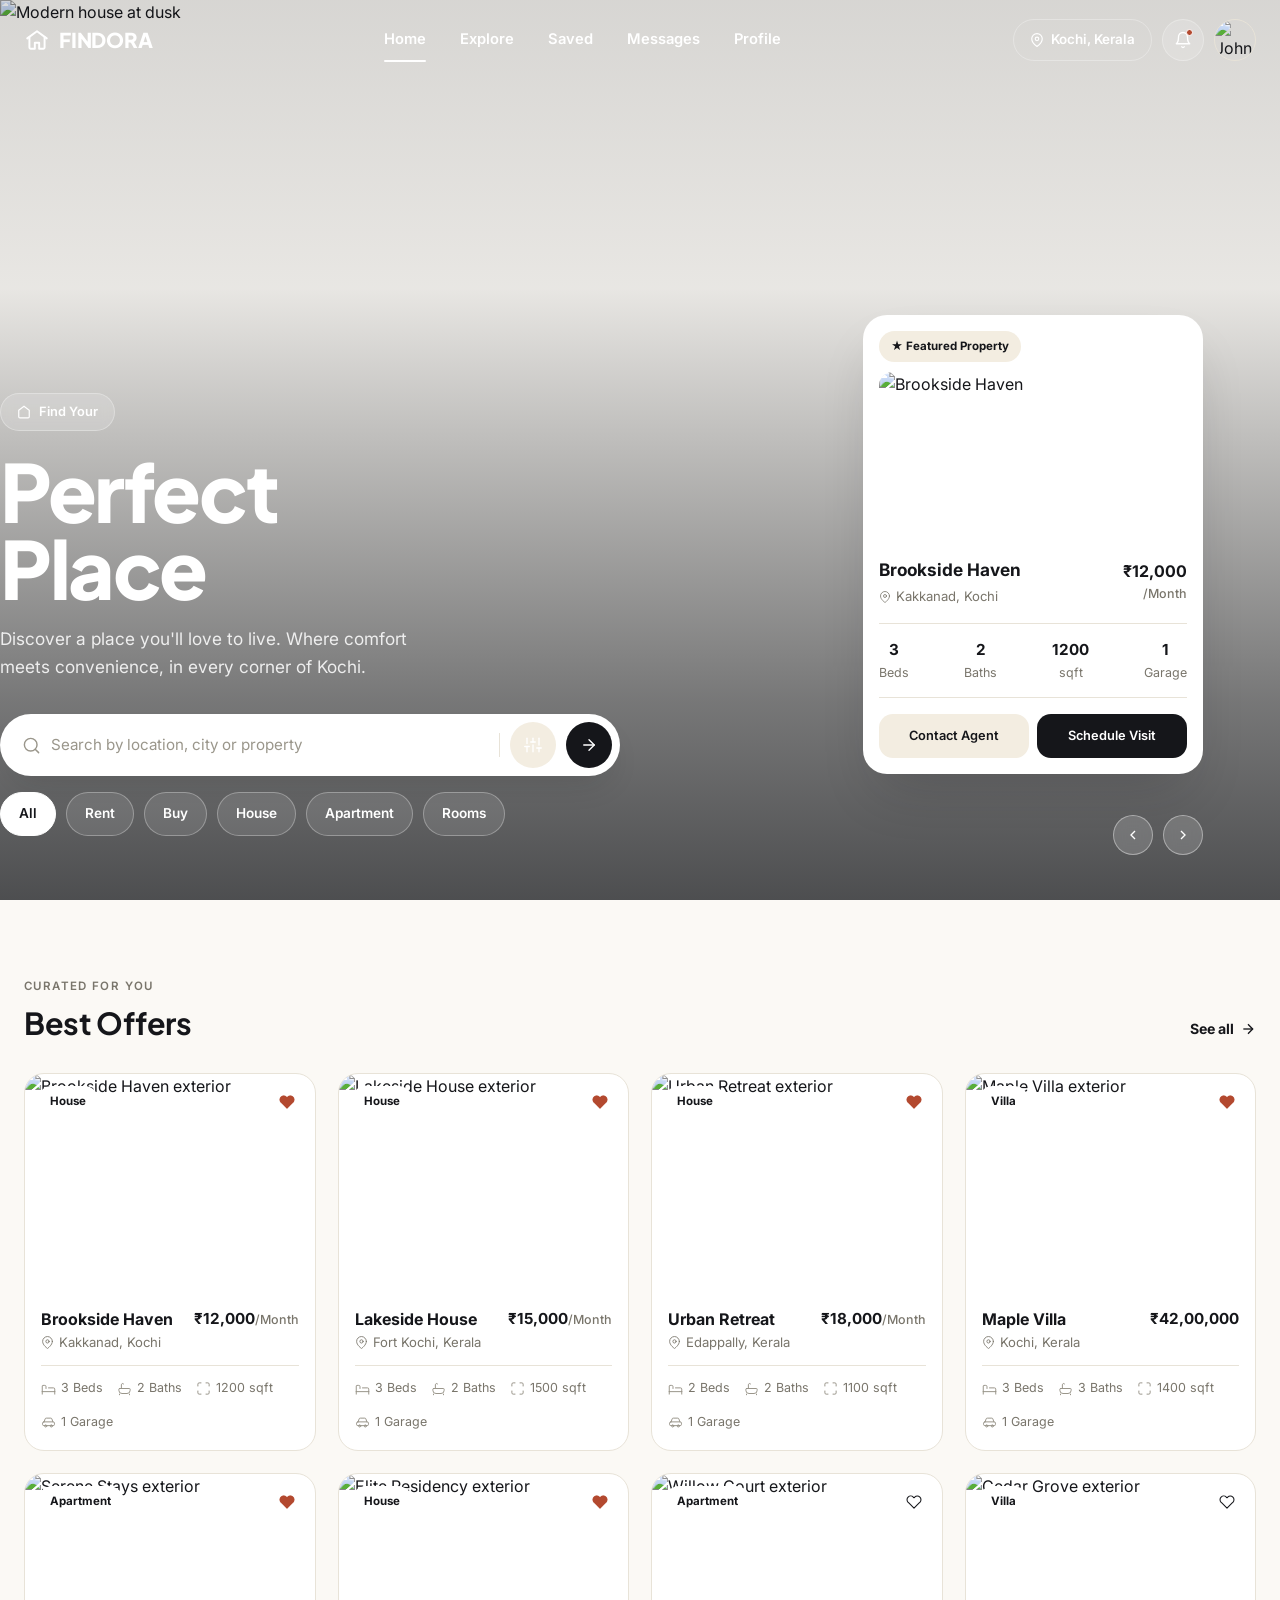
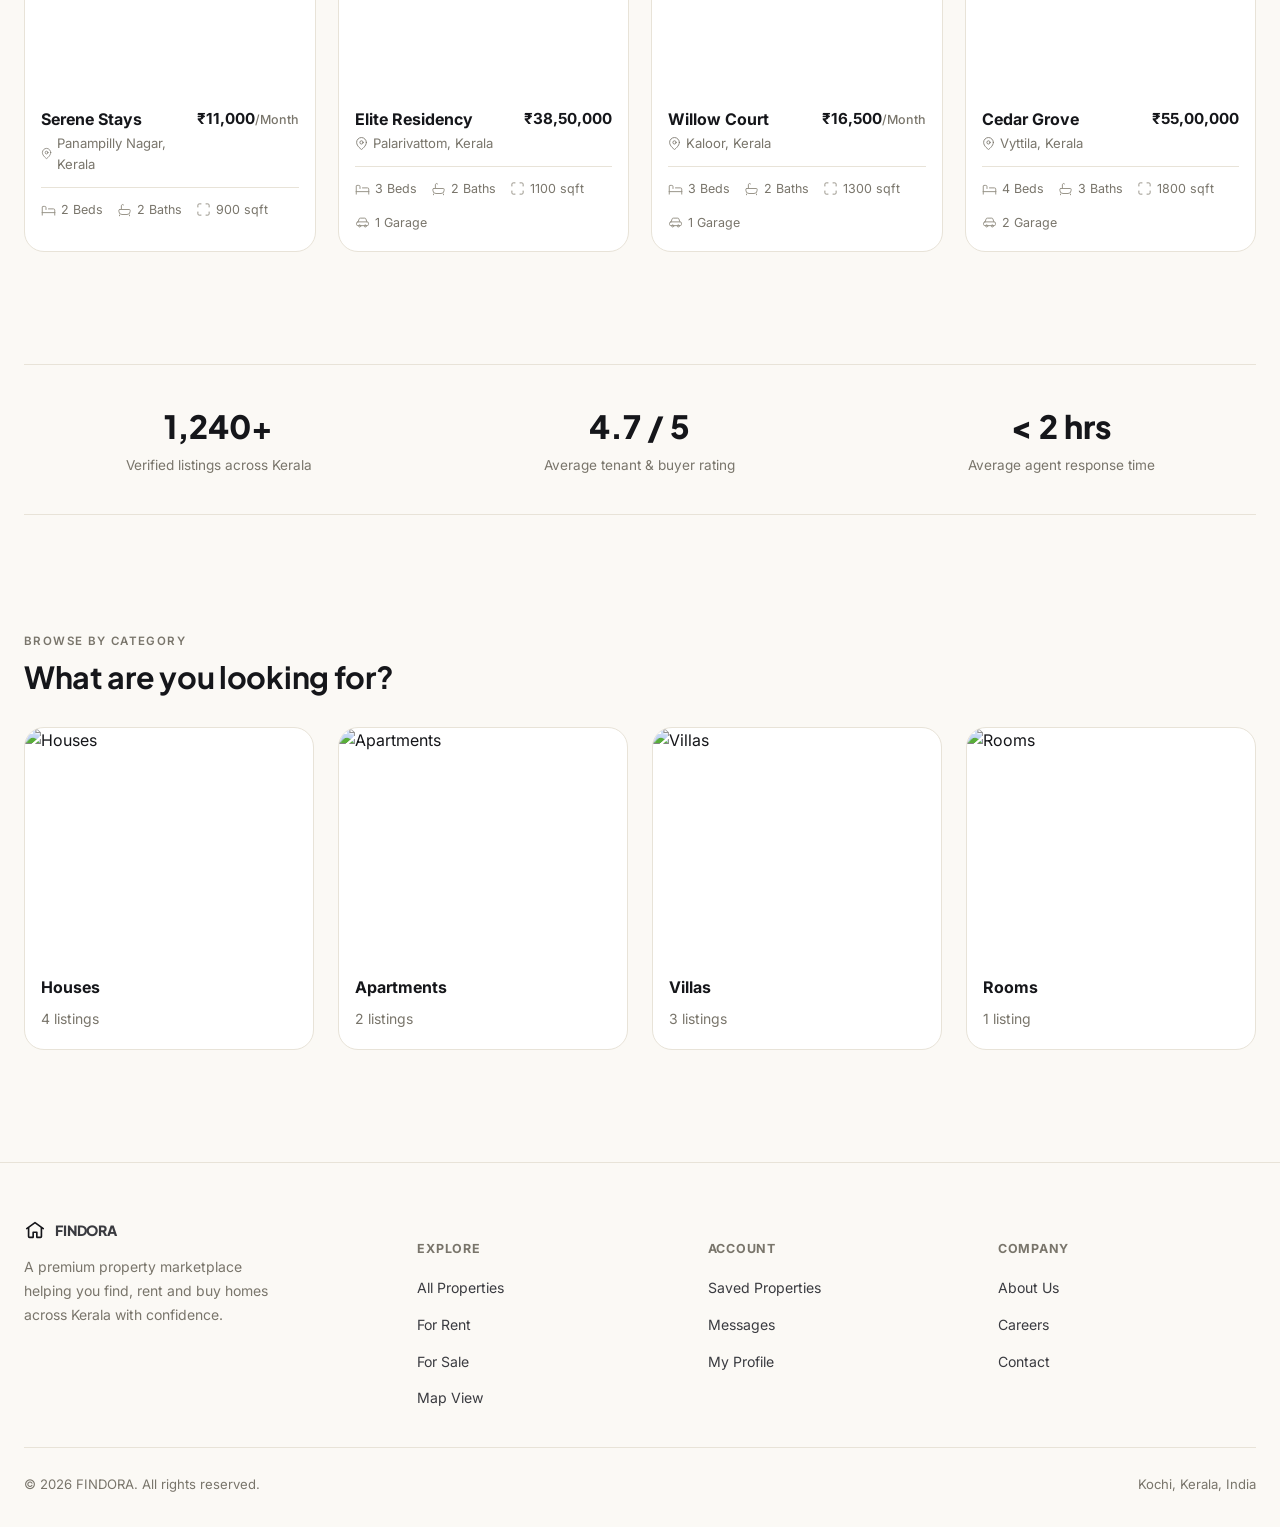
==== index.html @ 46451be3 "Add files via upload" ====
<!DOCTYPE html>
<html lang="en">
<head>
<meta charset="UTF-8">
<meta name="viewport" content="width=device-width, initial-scale=1.0">
<title>FINDORA — Find Your Perfect Place</title>
<meta name="description" content="FINDORA is a premium real estate marketplace for renting and buying homes across Kochi, Kerala.">
<link rel="stylesheet" href="css/style.css">
</head>
<body data-page="home">

<header class="site-header header-transparent" id="siteHeader">
  <div class="container header-inner">
    <a href="index.html" class="logo">
      <svg width="26" height="26" viewBox="0 0 24 24" fill="none" stroke="currentColor" stroke-width="1.8" stroke-linecap="round" stroke-linejoin="round"><path d="M3 10.5 12 4l9 6.5"/><path d="M5 9.5V19a1 1 0 0 0 1 1h4v-5.5h4V20h4a1 1 0 0 0 1-1V9.5"/></svg>
      FINDORA
    </a>
    <nav class="nav-links">
      <a href="index.html" data-nav="home" class="is-active">Home</a>
      <a href="properties.html" data-nav="explore">Explore</a>
      <a href="saved.html" data-nav="saved">Saved</a>
      <a href="messages.html" data-nav="messages">Messages</a>
      <a href="profile.html" data-nav="profile">Profile</a>
    </nav>
    <div class="header-actions">
      <button class="location-pill" id="locationPill"></button>
      <button class="icon-btn" aria-label="Notifications" id="notifBtn"></button>
      <a href="profile.html" class="avatar-btn"><img src="https://i.pravatar.cc/160?img=68" alt="John Doe"></a>
    </div>
  </div>
</header>

<main>
  <section class="hero">
    <div class="hero-media">
      <img id="heroBgImg" src="https://images.unsplash.com/photo-1722421492323-eaf9c401befe?auto=format&fit=crop&w=1800&q=80" alt="Modern house at dusk">
    </div>
    <div class="hero-inner container">
      <span class="hero-tagline"><svg width="14" height="14" viewBox="0 0 24 24" fill="none" stroke="currentColor" stroke-width="2"><path d="M3 9l9-7 9 7v11a2 2 0 0 1-2 2H5a2 2 0 0 1-2-2z"/></svg> Find Your</span>
      <h1>Perfect<br>Place</h1>
      <p>Discover a place you'll love to live. Where comfort meets convenience, in every corner of Kochi.</p>

      <form class="hero-search" id="heroSearchForm">
        <div class="search-bar">
          <svg width="19" height="19" viewBox="0 0 24 24" fill="none" stroke="currentColor" stroke-width="1.8" stroke-linecap="round" stroke-linejoin="round" style="color:#9A968B;flex:none"><circle cx="11" cy="11" r="8"/><line x1="21" y1="21" x2="16.65" y2="16.65"/></svg>
          <input id="heroSearchInput" type="text" placeholder="Search by location, city or property">
          <div class="divider"></div>
          <button type="button" class="search-filter-btn" aria-label="Filters" onclick="window.location.href='properties.html'">
            <svg width="18" height="18" viewBox="0 0 24 24" fill="none" stroke="currentColor" stroke-width="1.8" stroke-linecap="round" stroke-linejoin="round"><line x1="4" y1="21" x2="4" y2="14"/><line x1="4" y1="10" x2="4" y2="3"/><line x1="12" y1="21" x2="12" y2="12"/><line x1="12" y1="8" x2="12" y2="3"/><line x1="20" y1="21" x2="20" y2="16"/><line x1="20" y1="12" x2="20" y2="3"/><line x1="1" y1="14" x2="7" y2="14"/><line x1="9" y1="8" x2="15" y2="8"/><line x1="17" y1="16" x2="23" y2="16"/></svg>
          </button>
          <button type="submit" class="search-submit" aria-label="Search">
            <svg width="18" height="18" viewBox="0 0 24 24" fill="none" stroke="currentColor" stroke-width="1.8" stroke-linecap="round" stroke-linejoin="round"><line x1="5" y1="12" x2="19" y2="12"/><polyline points="12 5 19 12 12 19"/></svg>
          </button>
        </div>
        <div class="chip-row hero-chips mt-4" data-toggle-group>
          <button type="button" class="chip is-active" data-toggle-value="all">All</button>
          <button type="button" class="chip" data-toggle-value="rent">Rent</button>
          <button type="button" class="chip" data-toggle-value="buy">Buy</button>
          <button type="button" class="chip" data-toggle-value="house">House</button>
          <button type="button" class="chip" data-toggle-value="apartment">Apartment</button>
          <button type="button" class="chip" data-toggle-value="rooms">Rooms</button>
        </div>
      </form>
    </div>

    <div class="hero-featured" id="heroFeaturedCard">
      <span class="hf-badge">★ Featured Property</span>
      <div class="hf-img"><img id="hfImg" src="https://images.unsplash.com/photo-1722421492323-eaf9c401befe?auto=format&fit=crop&w=900&q=80" alt="Featured property"></div>
      <div class="flex justify-between items-center">
        <div>
          <h3 id="hfName">Brookside Haven</h3>
          <div class="hf-loc" id="hfLoc"></div>
        </div>
        <div class="hf-price" id="hfPrice"></div>
      </div>
      <div class="hf-stats">
        <div class="hf-stat"><b id="hfBeds">3</b>Beds</div>
        <div class="hf-stat"><b id="hfBaths">2</b>Baths</div>
        <div class="hf-stat"><b id="hfArea">1200</b>sqft</div>
        <div class="hf-stat"><b id="hfGarage">1</b>Garage</div>
      </div>
      <div class="hf-actions">
        <a href="#" id="hfContact" class="btn btn-secondary">Contact Agent</a>
        <a href="#" id="hfSchedule" class="btn btn-primary">Schedule Visit</a>
      </div>
    </div>
    <div class="hero-arrows">
      <button type="button" id="heroPrev" aria-label="Previous featured property">
        <svg width="16" height="16" viewBox="0 0 24 24" fill="none" stroke="currentColor" stroke-width="2"><polyline points="15 18 9 12 15 6"/></svg>
      </button>
      <button type="button" id="heroNext" aria-label="Next featured property">
        <svg width="16" height="16" viewBox="0 0 24 24" fill="none" stroke="currentColor" stroke-width="2"><polyline points="9 18 15 12 9 6"/></svg>
      </button>
    </div>
  </section>

  <section class="section">
    <div class="container">
      <div class="section-head">
        <div>
          <span class="eyebrow">Curated for you</span>
          <h2 class="h2 mt-2">Best Offers</h2>
        </div>
        <a href="properties.html" class="see-all">See all
          <svg width="16" height="16" viewBox="0 0 24 24" fill="none" stroke="currentColor" stroke-width="2"><line x1="5" y1="12" x2="19" y2="12"/><polyline points="12 5 19 12 12 19"/></svg>
        </a>
      </div>
      <div class="rail" id="bestOffersRail"></div>
    </div>
  </section>

  <section class="section-tight">
    <div class="container">
      <div class="trust-strip">
        <div class="trust-item"><b>1,240+</b><span>Verified listings across Kerala</span></div>
        <div class="trust-item"><b>4.7 / 5</b><span>Average tenant &amp; buyer rating</span></div>
        <div class="trust-item"><b>&lt; 2 hrs</b><span>Average agent response time</span></div>
      </div>
    </div>
  </section>

  <section class="section">
    <div class="container">
      <div class="section-head">
        <div>
          <span class="eyebrow">Browse by category</span>
          <h2 class="h2 mt-2">What are you looking for?</h2>
        </div>
      </div>
      <div class="grid-cards" style="grid-template-columns:repeat(4,1fr)">
        <a href="properties.html?type=House" class="card-property" style="text-decoration:none">
          <div class="cp-media" style="aspect-ratio:5/4"><img src="https://images.unsplash.com/photo-1580587771525-78b9dba3b914?auto=format&fit=crop&w=800&q=80" alt="Houses"></div>
          <div class="cp-body"><h3>Houses</h3><span class="text-muted text-sm">4 listings</span></div>
        </a>
        <a href="properties.html?type=Apartment" class="card-property" style="text-decoration:none">
          <div class="cp-media" style="aspect-ratio:5/4"><img src="https://images.unsplash.com/photo-1571236673892-13d222da2019?auto=format&fit=crop&w=800&q=80" alt="Apartments"></div>
          <div class="cp-body"><h3>Apartments</h3><span class="text-muted text-sm">2 listings</span></div>
        </a>
        <a href="properties.html?type=Villa" class="card-property" style="text-decoration:none">
          <div class="cp-media" style="aspect-ratio:5/4"><img src="https://images.unsplash.com/photo-1512917774080-9991f1c4c750?auto=format&fit=crop&w=800&q=80" alt="Villas"></div>
          <div class="cp-body"><h3>Villas</h3><span class="text-muted text-sm">3 listings</span></div>
        </a>
        <a href="properties.html?type=Room" class="card-property" style="text-decoration:none">
          <div class="cp-media" style="aspect-ratio:5/4"><img src="https://images.unsplash.com/photo-1706808849780-7a04fbac83ef?auto=format&fit=crop&w=800&q=80" alt="Rooms"></div>
          <div class="cp-body"><h3>Rooms</h3><span class="text-muted text-sm">1 listing</span></div>
        </a>
      </div>
    </div>
  </section>
</main>

<footer class="site-footer">
  <div class="container">
    <div class="footer-grid">
      <div>
        <a href="index.html" class="logo" style="margin-bottom:14px;display:inline-flex">
          <svg width="22" height="22" viewBox="0 0 24 24" fill="none" stroke="currentColor" stroke-width="1.8" stroke-linecap="round" stroke-linejoin="round"><path d="M3 10.5 12 4l9 6.5"/><path d="M5 9.5V19a1 1 0 0 0 1 1h4v-5.5h4V20h4a1 1 0 0 0 1-1V9.5"/></svg>
          FINDORA
        </a>
        <p class="text-muted text-sm" style="max-width:260px;line-height:1.7">A premium property marketplace helping you find, rent and buy homes across Kerala with confidence.</p>
      </div>
      <div>
        <h5>Explore</h5>
        <ul>
          <li><a href="properties.html">All Properties</a></li>
          <li><a href="properties.html?listing=rent">For Rent</a></li>
          <li><a href="properties.html?listing=buy">For Sale</a></li>
          <li><a href="map.html">Map View</a></li>
        </ul>
      </div>
      <div>
        <h5>Account</h5>
        <ul>
          <li><a href="saved.html">Saved Properties</a></li>
          <li><a href="messages.html">Messages</a></li>
          <li><a href="profile.html">My Profile</a></li>
        </ul>
      </div>
      <div>
        <h5>Company</h5>
        <ul>
          <li><a href="#" data-coming-soon>About Us</a></li>
          <li><a href="#" data-coming-soon>Careers</a></li>
          <li><a href="#" data-coming-soon>Contact</a></li>
        </ul>
      </div>
    </div>
    <div class="footer-bottom">
      <span>© 2026 FINDORA. All rights reserved.</span>
      <span>Kochi, Kerala, India</span>
    </div>
  </div>
</footer>

<nav class="bottom-nav">
  <a href="index.html" data-nav="home" class="is-active">
    <svg width="20" height="20" viewBox="0 0 24 24" fill="none" stroke="currentColor" stroke-width="1.8"><path d="M3 9l9-7 9 7v11a2 2 0 0 1-2 2H5a2 2 0 0 1-2-2z"/><polyline points="9 22 9 12 15 12 15 22"/></svg>
    Home
  </a>
  <a href="properties.html" data-nav="explore">
    <svg width="20" height="20" viewBox="0 0 24 24" fill="none" stroke="currentColor" stroke-width="1.8"><circle cx="12" cy="12" r="10"/><polygon points="16.24 7.76 14.12 14.12 7.76 16.24 9.88 9.88 16.24 7.76"/></svg>
    Explore
  </a>
  <a href="saved.html" data-nav="saved">
    <svg width="20" height="20" viewBox="0 0 24 24" fill="none" stroke="currentColor" stroke-width="1.8"><path d="M19 21l-7-5-7 5V5a2 2 0 0 1 2-2h10a2 2 0 0 1 2 2z"/></svg>
    Saved
  </a>
  <a href="messages.html" data-nav="messages">
    <svg width="20" height="20" viewBox="0 0 24 24" fill="none" stroke="currentColor" stroke-width="1.8"><path d="M21 11.5a8.38 8.38 0 0 1-.9 3.8 8.5 8.5 0 0 1-7.6 4.7 8.38 8.38 0 0 1-3.8-.9L3 21l1.9-5.7a8.38 8.38 0 0 1-.9-3.8 8.5 8.5 0 0 1 4.7-7.6 8.38 8.38 0 0 1 3.8-.9h.5a8.48 8.48 0 0 1 8 8v.5z"/></svg>
    Messages
  </a>
  <a href="profile.html" data-nav="profile">
    <svg width="20" height="20" viewBox="0 0 24 24" fill="none" stroke="currentColor" stroke-width="1.8"><path d="M20 21v-2a4 4 0 0 0-4-4H8a4 4 0 0 0-4 4v2"/><circle cx="12" cy="7" r="4"/></svg>
    Profile
  </a>
</nav>

<script src="js/main.js"></script>
<script>
  document.getElementById('locationPill').innerHTML = '<svg width="14" height="14" viewBox="0 0 24 24" fill="none" stroke="currentColor" stroke-width="2"><path d="M21 10c0 7-9 13-9 13s-9-6-9-13a9 9 0 0 1 18 0z"/><circle cx="12" cy="10" r="3"/></svg> Kochi, Kerala';
  document.getElementById('notifBtn').innerHTML = '<svg width="18" height="18" viewBox="0 0 24 24" fill="none" stroke="currentColor" stroke-width="1.8" stroke-linecap="round" stroke-linejoin="round"><path d="M18 8A6 6 0 0 0 6 8c0 7-3 9-3 9h18s-3-2-3-9"/><path d="M13.73 21a2 2 0 0 1-3.46 0"/></svg><span class="dot"></span>';
</script>
</body>
</html>
---- css/style.css ----
/* ==========================================================================
   FINDORA — Design System
   Premium / Minimal / Editorial real-estate visual language.
   ========================================================================== */

@import url('https://fonts.googleapis.com/css2?family=Plus+Jakarta+Sans:wght@500;600;700;800&family=Inter:wght@400;500;600;700&display=swap');

/* ---------- Tokens ---------- */
:root{
  /* color */
  --ink:#15161A;
  --ink-soft:#3A3B40;
  --muted:#79756B;
  --muted-2:#9A968B;
  --line:#E8E3D8;
  --line-strong:#D8D2C2;
  --bg:#FBF9F5;
  --surface:#FFFFFF;
  --sand:#F3EDE1;
  --sand-2:#EAE1CD;
  --gold:#B8874C;
  --success:#3F7D58;
  --success-bg:#E7EFE9;
  --danger:#B3492F;
  --danger-bg:#F6E7E1;
  --overlay:rgba(15,16,20,.55);

  /* radius */
  --r-sm:10px;
  --r-input:14px;
  --r-btn:14px;
  --r-card:20px;
  --r-lg:24px;
  --r-pill:999px;

  /* shadow */
  --shadow-xs:0 1px 2px rgba(21,22,26,.05);
  --shadow-sm:0 6px 16px -8px rgba(21,22,26,.12);
  --shadow-md:0 16px 32px -12px rgba(21,22,26,.16);
  --shadow-lg:0 28px 56px -18px rgba(21,22,26,.22);

  /* motion */
  --dur-fast:150ms;
  --dur:220ms;
  --dur-slow:320ms;
  --ease:cubic-bezier(.4,0,.2,1);

  /* type */
  --font-display:'Plus Jakarta Sans', 'Inter', sans-serif;
  --font-body:'Inter', -apple-system, BlinkMacSystemFont, sans-serif;

  /* layout */
  --container:1280px;
  --header-h:80px;
}

@media (prefers-reduced-motion: reduce){
  *,*::before,*::after{ animation-duration:.001ms !important; transition-duration:.001ms !important; scroll-behavior:auto !important; }
}

/* ---------- Reset ---------- */
*,*::before,*::after{ box-sizing:border-box; }
html{ scroll-behavior:smooth; -webkit-text-size-adjust:100%; }
body{
  margin:0; background:var(--bg); color:var(--ink);
  font-family:var(--font-body); font-size:16px; line-height:1.6;
  -webkit-font-smoothing:antialiased; text-rendering:optimizeLegibility;
  padding-bottom:0;
}
img{ max-width:100%; display:block; }
a{ color:inherit; text-decoration:none; }
button{ font:inherit; color:inherit; background:none; border:none; cursor:pointer; }
input,select,textarea{ font:inherit; color:inherit; }
ul{ list-style:none; margin:0; padding:0; }
h1,h2,h3,h4,p{ margin:0; }
svg{ display:block; }

:focus-visible{ outline:2px solid var(--ink); outline-offset:2px; border-radius:4px; }

.container{ max-width:var(--container); margin:0 auto; padding:0 24px; }
@media (max-width:640px){ .container{ padding:0 18px; } }

/* ---------- Typography ---------- */
.display-1{ font-family:var(--font-display); font-weight:800; letter-spacing:-.02em; line-height:.98; font-size:clamp(2.6rem,6vw,4.75rem); }
.h1{ font-family:var(--font-display); font-weight:700; letter-spacing:-.015em; line-height:1.1; font-size:clamp(1.9rem,3.4vw,2.5rem); }
.h2{ font-family:var(--font-display); font-weight:700; letter-spacing:-.01em; line-height:1.15; font-size:clamp(1.5rem,2.4vw,1.9rem); }
.h3{ font-family:var(--font-display); font-weight:700; line-height:1.25; font-size:1.15rem; }
.eyebrow{ font-family:var(--font-body); font-weight:600; text-transform:uppercase; letter-spacing:.12em; font-size:.72rem; color:var(--muted); }
.lede{ font-size:1.05rem; color:var(--muted); line-height:1.6; }
.text-muted{ color:var(--muted); }
.text-sm{ font-size:.875rem; }
.text-xs{ font-size:.75rem; }

/* ---------- Buttons ---------- */
.btn{
  display:inline-flex; align-items:center; justify-content:center; gap:8px;
  padding:13px 24px; border-radius:var(--r-btn); font-weight:600; font-size:.9rem;
  transition:transform var(--dur-fast) var(--ease), background var(--dur) var(--ease), color var(--dur) var(--ease), box-shadow var(--dur) var(--ease), border-color var(--dur) var(--ease);
  white-space:nowrap; border:1px solid transparent;
}
.btn:active{ transform:scale(.97); }
.btn-primary{ background:var(--ink); color:#fff; }
.btn-primary:hover{ background:#000; box-shadow:var(--shadow-sm); }
.btn-secondary{ background:var(--sand); color:var(--ink); }
.btn-secondary:hover{ background:var(--sand-2); }
.btn-outline{ background:transparent; color:var(--ink); border-color:var(--line-strong); }
.btn-outline:hover{ border-color:var(--ink); }
.btn-ghost{ background:transparent; color:var(--ink); }
.btn-ghost:hover{ background:var(--sand); }
.btn-danger-outline{ background:transparent; color:var(--danger); border-color:var(--danger); }
.btn-danger-outline:hover{ background:var(--danger-bg); }
.btn-sm{ padding:9px 16px; font-size:.82rem; }
.btn-lg{ padding:16px 30px; font-size:.98rem; }
.btn-block{ width:100%; }
.btn-icon{ width:44px; height:44px; padding:0; border-radius:var(--r-pill); }
.btn[disabled]{ opacity:.45; pointer-events:none; }

.icon-btn{
  width:42px; height:42px; border-radius:var(--r-pill); display:inline-flex; align-items:center; justify-content:center;
  background:var(--surface); border:1px solid var(--line); color:var(--ink); position:relative;
  transition:background var(--dur) var(--ease), border-color var(--dur) var(--ease);
}
.icon-btn:hover{ background:var(--sand); }
.icon-btn .dot{ position:absolute; top:9px; right:10px; width:7px; height:7px; border-radius:50%; background:var(--danger); border:1.5px solid var(--surface); }

/* ---------- Chips / Pills / Tabs ---------- */
.chip-row{ display:flex; gap:10px; flex-wrap:wrap; }
.chip{
  padding:10px 18px; border-radius:var(--r-pill); border:1px solid var(--line-strong); background:var(--surface);
  font-size:.85rem; font-weight:600; color:var(--ink-soft); transition:all var(--dur) var(--ease); white-space:nowrap;
}
.chip:hover{ border-color:var(--ink); }
.chip.is-active{ background:var(--ink); border-color:var(--ink); color:#fff; }
.chip-ghost{ border-color:transparent; background:var(--sand); }

.seg{ display:inline-flex; background:var(--sand); padding:4px; border-radius:var(--r-pill); gap:2px; }
.seg button{ padding:9px 20px; border-radius:var(--r-pill); font-weight:600; font-size:.85rem; color:var(--muted); transition:all var(--dur) var(--ease); }
.seg button.is-active{ background:var(--ink); color:#fff; }

/* ---------- Forms ---------- */
.field{ display:flex; flex-direction:column; gap:8px; }
.field label{ font-size:.82rem; font-weight:600; color:var(--ink-soft); }
.input,.select,.textarea{
  width:100%; padding:13px 16px; border-radius:var(--r-input); border:1px solid var(--line);
  background:var(--surface); font-size:.92rem; color:var(--ink); transition:border-color var(--dur) var(--ease), box-shadow var(--dur) var(--ease);
}
.input::placeholder,.textarea::placeholder{ color:var(--muted-2); }
.input:focus,.select:focus,.textarea:focus{ border-color:var(--ink); box-shadow:0 0 0 3px rgba(21,22,26,.06); outline:none; }
.textarea{ resize:vertical; min-height:110px; font-family:var(--font-body); }
.select{ appearance:none; background-image:url("data:image/svg+xml,%3Csvg xmlns='http://www.w3.org/2000/svg' width='16' height='16' viewBox='0 0 24 24' fill='none' stroke='%2379756B' stroke-width='2' stroke-linecap='round' stroke-linejoin='round'%3E%3Cpolyline points='6 9 12 15 18 9'/%3E%3C/svg%3E"); background-repeat:no-repeat; background-position:right 14px center; padding-right:38px; }
.input-icon-wrap{ position:relative; }
.input-icon-wrap .input{ padding-left:44px; }
.input-icon-wrap svg{ position:absolute; left:15px; top:50%; transform:translateY(-50%); color:var(--muted); pointer-events:none; }

.pill-toggle-row{ display:flex; gap:8px; flex-wrap:wrap; }
.pill-toggle{
  padding:10px 16px; border-radius:var(--r-pill); border:1px solid var(--line); background:var(--surface);
  font-weight:600; font-size:.85rem; color:var(--ink-soft); min-width:46px; text-align:center; transition:all var(--dur) var(--ease);
}
.pill-toggle.is-active{ background:var(--ink); border-color:var(--ink); color:#fff; }

.check-row{ display:flex; align-items:center; gap:10px; font-size:.9rem; color:var(--ink-soft); cursor:pointer; }
.check-row input[type="checkbox"],.check-row input[type="radio"]{
  appearance:none; width:19px; height:19px; border:1.5px solid var(--line-strong); border-radius:6px; position:relative; flex:none; cursor:pointer;
  transition:all var(--dur) var(--ease);
}
.check-row input[type="radio"]{ border-radius:50%; }
.check-row input:checked{ background:var(--ink); border-color:var(--ink); }
.check-row input[type="checkbox"]:checked::after{ content:""; position:absolute; left:5px; top:1px; width:5px; height:9px; border:solid #fff; border-width:0 2px 2px 0; transform:rotate(40deg); }
.check-row input[type="radio"]:checked::after{ content:""; position:absolute; inset:5px; border-radius:50%; background:#fff; }

.toggle{ position:relative; width:44px; height:26px; border-radius:var(--r-pill); background:var(--line-strong); flex:none; transition:background var(--dur) var(--ease); cursor:pointer; border:none; }
.toggle::after{ content:""; position:absolute; top:3px; left:3px; width:20px; height:20px; border-radius:50%; background:#fff; transition:transform var(--dur) var(--ease); box-shadow:var(--shadow-xs); }
.toggle.is-on{ background:var(--ink); }
.toggle.is-on::after{ transform:translateX(18px); }

/* dual range slider */
.range-slider{ position:relative; height:34px; }
.range-slider .track{ position:absolute; top:15px; left:0; right:0; height:4px; background:var(--line); border-radius:99px; }
.range-slider .fill{ position:absolute; top:15px; height:4px; background:var(--ink); border-radius:99px; }
.range-slider input[type="range"]{
  position:absolute; top:0; left:0; width:100%; height:34px; margin:0; appearance:none; background:transparent; pointer-events:none;
}
.range-slider input[type="range"]::-webkit-slider-thumb{
  appearance:none; pointer-events:all; width:20px; height:20px; border-radius:50%; background:#fff; border:2px solid var(--ink);
  box-shadow:var(--shadow-xs); cursor:pointer; margin-top:0;
}
.range-slider input[type="range"]::-moz-range-thumb{ pointer-events:all; width:20px; height:20px; border-radius:50%; background:#fff; border:2px solid var(--ink); cursor:pointer; }
.range-values{ display:flex; justify-content:space-between; font-size:.85rem; font-weight:600; color:var(--ink); margin-top:2px; }

/* ---------- Header / Nav ---------- */
.site-header{
  position:sticky; top:0; z-index:60; height:var(--header-h);
  transition:background var(--dur-slow) var(--ease), box-shadow var(--dur-slow) var(--ease), border-color var(--dur-slow) var(--ease);
  background:var(--surface); border-bottom:1px solid var(--line);
}
.site-header.header-transparent{ position:absolute; top:0; left:0; right:0; background:transparent; border-color:transparent; }
.site-header.header-transparent.is-scrolled{ position:fixed; background:rgba(251,249,245,.92); backdrop-filter:blur(10px); border-color:var(--line); box-shadow:var(--shadow-xs); }
.header-inner{ height:var(--header-h); display:flex; align-items:center; justify-content:space-between; gap:24px; }

.logo{ display:flex; align-items:center; gap:9px; font-family:var(--font-display); font-weight:800; font-size:1.28rem; letter-spacing:-.01em; flex:none; }
.logo svg{ color:var(--ink); }
.header-transparent:not(.is-scrolled) .logo, .header-transparent:not(.is-scrolled) .nav-links a, .header-transparent:not(.is-scrolled) .location-pill{ color:#fff; }
.header-transparent:not(.is-scrolled) .icon-btn{ background:rgba(255,255,255,.14); border-color:rgba(255,255,255,.28); color:#fff; }
.header-transparent:not(.is-scrolled) .location-pill{ border-color:rgba(255,255,255,.3); }
.header-transparent:not(.is-scrolled) .logo svg{ color:#fff; }

.nav-links{ display:flex; align-items:center; gap:34px; font-weight:600; font-size:.92rem; }
.nav-links a{ position:relative; padding:6px 0; color:var(--ink-soft); transition:color var(--dur) var(--ease); }
.nav-links a:hover{ color:var(--ink); }
.nav-links a.is-active{ color:var(--ink); }
.nav-links a.is-active::after{ content:""; position:absolute; left:0; right:0; bottom:-4px; height:2px; background:var(--ink); border-radius:2px; }
.header-transparent:not(.is-scrolled) .nav-links a.is-active::after{ background:#fff; }

.header-actions{ display:flex; align-items:center; gap:10px; flex:none; }
.location-pill{ display:flex; align-items:center; gap:7px; padding:9px 16px; border-radius:var(--r-pill); border:1px solid var(--line); font-size:.84rem; font-weight:600; color:var(--ink-soft); }
.avatar-btn img{ width:42px; height:42px; border-radius:50%; object-fit:cover; border:1.5px solid var(--line); }

.breadcrumb{ padding:22px 0 0; display:flex; align-items:center; gap:8px; font-size:.85rem; color:var(--muted); flex-wrap:wrap; }
.breadcrumb a{ color:var(--muted); transition:color var(--dur) var(--ease); }
.breadcrumb a:hover{ color:var(--ink); }
.breadcrumb .sep{ opacity:.5; }
.breadcrumb .current{ color:var(--ink); font-weight:600; }

/* Mobile bottom nav */
.bottom-nav{ display:none; }
@media (max-width:767px){
  body{ padding-bottom:78px; }
  .bottom-nav{
    display:flex; position:fixed; bottom:0; left:0; right:0; z-index:70; background:var(--surface); border-top:1px solid var(--line);
    padding:9px 6px calc(9px + env(safe-area-inset-bottom)); justify-content:space-around; box-shadow:0 -8px 24px -16px rgba(21,22,26,.2);
  }
  .bottom-nav a{ display:flex; flex-direction:column; align-items:center; gap:4px; font-size:.66rem; font-weight:600; color:var(--muted-2); flex:1; padding:4px 0; }
  .bottom-nav a.is-active{ color:var(--ink); }
  .nav-links{ display:none; }
  .header-actions .location-pill{ display:none; }
}
@media (min-width:768px) and (max-width:1023px){
  .nav-links{ gap:20px; font-size:.86rem; }
}

/* ---------- Hero (Home) ---------- */
.hero{ position:relative; min-height:100vh; display:flex; align-items:flex-end; overflow:hidden; }
.hero-media{ position:absolute; inset:0; }
.hero-media img{ width:100%; height:100%; object-fit:cover; transition:opacity 260ms var(--ease); }
.hero-media::after{ content:""; position:absolute; inset:0; background:linear-gradient(180deg, rgba(10,12,16,.15) 0%, rgba(10,12,16,.08) 32%, rgba(10,12,16,.55) 78%, rgba(10,12,16,.72) 100%); }
.hero-inner{ position:relative; z-index:2; width:100%; padding:calc(var(--header-h) + 40px) 0 64px; color:#fff; }
.hero-tagline{ display:inline-flex; align-items:center; gap:8px; background:rgba(255,255,255,.16); border:1px solid rgba(255,255,255,.3); backdrop-filter:blur(6px); padding:8px 16px; border-radius:var(--r-pill); font-size:.8rem; font-weight:600; margin-bottom:22px; }
.hero h1{ font-family:var(--font-display); font-weight:800; letter-spacing:-.03em; line-height:.96; font-size:clamp(2.8rem,6.4vw,5rem); max-width:640px; }
.hero p{ margin-top:18px; font-size:1.08rem; max-width:440px; color:rgba(255,255,255,.86); line-height:1.6; }
.hero-search{ margin-top:34px; max-width:620px; }
.search-bar{ display:flex; align-items:center; gap:10px; background:#fff; border-radius:var(--r-pill); padding:8px 8px 8px 22px; box-shadow:var(--shadow-md); }
.search-bar input{ flex:1; border:none; outline:none; font-size:.95rem; padding:10px 0; color:var(--ink); background:transparent; }
.search-bar input::placeholder{ color:var(--muted-2); }
.search-bar .divider{ width:1px; height:24px; background:var(--line); flex:none; }
.search-bar .search-filter-btn{ width:46px; height:46px; border-radius:50%; background:var(--sand); flex:none; display:flex; align-items:center; justify-content:center; transition:background var(--dur) var(--ease); }
.search-bar .search-filter-btn:hover{ background:var(--sand-2); }
.search-bar .search-submit{ width:46px; height:46px; border-radius:50%; background:var(--ink); color:#fff; flex:none; display:flex; align-items:center; justify-content:center; }
.hero-chips{ margin-top:20px; }
.hero-chips .chip{ background:rgba(255,255,255,.1); border-color:rgba(255,255,255,.3); color:#fff; }
.hero-chips .chip.is-active{ background:#fff; color:var(--ink); border-color:#fff; }
.hero-chips .chip:hover{ border-color:#fff; }

.hero-featured{
  position:absolute; z-index:3; right:6%; bottom:14%; width:340px; background:#fff; border-radius:var(--r-lg);
  padding:16px; box-shadow:var(--shadow-lg); color:var(--ink);
}
.hero-featured .hf-badge{ display:inline-flex; align-items:center; gap:6px; background:var(--sand); padding:6px 12px; border-radius:var(--r-pill); font-size:.72rem; font-weight:700; margin-bottom:10px; }
.hero-featured .hf-img{ width:100%; height:170px; border-radius:var(--r-input); overflow:hidden; margin-bottom:14px; position:relative; }
.hero-featured .hf-img img{ width:100%; height:100%; object-fit:cover; }
.hero-featured h3{ font-size:1.08rem; }
.hero-featured .hf-price{ font-weight:700; white-space:nowrap; text-align:right; }
.hero-featured .hf-price span{ display:block; font-weight:500; color:var(--muted); font-size:.78rem; }
.hero-featured .hf-loc{ display:flex; align-items:center; gap:5px; color:var(--muted); font-size:.82rem; margin-top:3px; }
.hero-featured .hf-loc{ display:flex; align-items:center; gap:5px; color:var(--muted); font-size:.82rem; margin-top:3px; }
.hero-featured .hf-stats{ display:flex; justify-content:space-between; margin:16px 0; padding:14px 0; border-top:1px solid var(--line); border-bottom:1px solid var(--line); }
.hero-featured .hf-stat{ text-align:center; font-size:.78rem; color:var(--muted); }
.hero-featured .hf-stat b{ display:block; font-size:.95rem; color:var(--ink); font-weight:700; }
.hero-featured .hf-actions{ display:flex; gap:8px; }
.hero-featured .hf-actions .btn{ flex:1; padding:11px; font-size:.8rem; }
.hero-arrows{ position:absolute; z-index:3; right:6%; bottom:5%; display:flex; gap:10px; }
.hero-arrows button{ width:40px; height:40px; border-radius:50%; background:rgba(255,255,255,.16); border:1px solid rgba(255,255,255,.4); color:#fff; display:flex; align-items:center; justify-content:center; backdrop-filter:blur(6px); }

@media (max-width:1023px){
  .hero-featured{ position:static; width:100%; margin:28px auto 0; }
  .hero-arrows{ display:none; }
  .hero-inner{ padding-bottom:32px; }
  .hero{ min-height:auto; padding-bottom:0; display:block; }
  .hero-media{ position:absolute; inset:0; height:100%; }
}
@media (max-width:767px){
  .hero{ background:var(--bg); }
  .hero-media{ display:none; }
  .hero-inner{ padding-top:calc(var(--header-h) + 22px); }
  .hero-tagline{ background:var(--sand); border-color:var(--line); color:var(--ink-soft); }
  .hero h1{ color:var(--ink); }
  .hero p{ color:var(--muted); }
  .hero-chips .chip{ background:var(--surface); border-color:var(--line); color:var(--ink-soft); }
  .hero-chips .chip.is-active{ background:var(--ink); border-color:var(--ink); color:#fff; }
  .site-header.header-transparent{ position:sticky; background:var(--bg); border-bottom:1px solid var(--line); }
  .site-header.header-transparent .logo,
  .site-header.header-transparent .logo svg{ color:var(--ink); }
  .site-header.header-transparent .icon-btn{ background:var(--surface); border-color:var(--line); color:var(--ink); }
}
@media (max-width:640px){
  .hero-inner{ padding-top:calc(var(--header-h) + 20px); }
}

/* ---------- Sections ---------- */
.section{ padding:72px 0; }
.section-tight{ padding:40px 0; }
.section-head{ display:flex; align-items:flex-end; justify-content:space-between; gap:20px; margin-bottom:32px; }
.section-head .see-all{ font-weight:700; font-size:.88rem; display:flex; align-items:center; gap:6px; white-space:nowrap; }
@media (max-width:640px){ .section{ padding:48px 0; } }

/* ---------- Property Card ---------- */
.grid-cards{ display:grid; grid-template-columns:repeat(4,1fr); gap:24px; }
@media (max-width:1279px){ .grid-cards{ grid-template-columns:repeat(3,1fr); } }
@media (max-width:1023px){ .grid-cards{ grid-template-columns:repeat(2,1fr); gap:18px; } }
@media (max-width:640px){ .grid-cards{ grid-template-columns:1fr; } }

.rail{ display:flex; gap:22px; overflow-x:auto; scroll-snap-type:x mandatory; padding-bottom:6px; margin:0 -24px; padding-left:24px; padding-right:24px; }
.rail::-webkit-scrollbar{ display:none; }
.rail .card-property{ min-width:280px; scroll-snap-align:start; }
@media (min-width:1024px){ .rail{ display:grid; grid-template-columns:repeat(4,1fr); overflow:visible; margin:0; padding:0; } .rail .card-property{ min-width:0; } }

.card-property{
  background:var(--surface); border-radius:var(--r-card); border:1px solid var(--line); overflow:hidden;
  transition:box-shadow var(--dur) var(--ease), transform var(--dur) var(--ease), border-color var(--dur) var(--ease);
  display:flex; flex-direction:column;
}
.card-property:hover{ box-shadow:var(--shadow-md); border-color:transparent; transform:translateY(-3px); }
.card-property .cp-media{ position:relative; aspect-ratio:4/3; overflow:hidden; }
.card-property .cp-media img{ width:100%; height:100%; object-fit:cover; transition:transform var(--dur-slow) var(--ease); }
.card-property:hover .cp-media img{ transform:scale(1.06); }
.card-property .cp-type{ position:absolute; top:12px; left:12px; background:#fff; padding:6px 13px; border-radius:var(--r-pill); font-size:.72rem; font-weight:700; }
.card-property .cp-fav{ position:absolute; top:10px; right:10px; width:36px; height:36px; border-radius:50%; background:rgba(255,255,255,.92); display:flex; align-items:center; justify-content:center; color:var(--ink); backdrop-filter:blur(4px); transition:transform var(--dur-fast) var(--ease); }
.card-property .cp-fav:active{ transform:scale(.88); }
.card-property .cp-fav svg{ transition:all var(--dur-fast) var(--ease); }
.card-property .cp-fav.is-fav svg{ fill:var(--danger); stroke:var(--danger); }
.card-property .cp-body{ padding:16px 16px 18px; display:flex; flex-direction:column; gap:8px; flex:1; }
.card-property .cp-top{ display:flex; justify-content:space-between; align-items:flex-start; gap:10px; }
.card-property h3{ font-size:1rem; }
.card-property .cp-price{ font-weight:700; font-size:.95rem; white-space:nowrap; }
.card-property .cp-price span{ font-weight:500; color:var(--muted); font-size:.78rem; }
.card-property .cp-loc{ display:flex; align-items:center; gap:5px; color:var(--muted); font-size:.82rem; }
.card-property .cp-stats{ display:flex; gap:14px; margin-top:4px; padding-top:12px; border-top:1px solid var(--line); flex-wrap:wrap; }
.card-property .cp-stat{ display:flex; align-items:center; gap:5px; font-size:.78rem; color:var(--muted); }
.card-property .cp-stat svg{ color:var(--muted-2); flex:none; }

/* list row variant (used in listing/saved lists) */
.row-property{ display:flex; gap:18px; background:var(--surface); border:1px solid var(--line); border-radius:var(--r-card); padding:14px; transition:box-shadow var(--dur) var(--ease), transform var(--dur) var(--ease); }
.row-property:hover{ box-shadow:var(--shadow-sm); transform:translateY(-2px); }
.row-property .rp-media{ position:relative; width:150px; flex:none; border-radius:var(--r-input); overflow:hidden; aspect-ratio:4/3; }
.row-property .rp-media img{ width:100%; height:100%; object-fit:cover; }
.row-property .rp-fav{ position:absolute; top:8px; right:8px; width:30px; height:30px; border-radius:50%; background:rgba(255,255,255,.92); display:flex; align-items:center; justify-content:center; }
.row-property .rp-body{ flex:1; display:flex; flex-direction:column; justify-content:center; gap:6px; min-width:0; }
.row-property .rp-top{ display:flex; justify-content:space-between; gap:10px; }
.row-property .rp-stats{ display:flex; gap:16px; flex-wrap:wrap; margin-top:4px; }
@media (max-width:520px){ .row-property{ flex-direction:column; } .row-property .rp-media{ width:100%; aspect-ratio:16/9; } }

.rating{ display:inline-flex; align-items:center; gap:5px; font-size:.82rem; font-weight:700; color:var(--ink); }
.rating svg{ color:var(--gold); fill:var(--gold); }
.rating .count{ color:var(--muted); font-weight:500; }

.badge{ display:inline-flex; align-items:center; gap:6px; padding:5px 12px; border-radius:var(--r-pill); font-size:.72rem; font-weight:700; }
.badge-success{ background:var(--success-bg); color:var(--success); }
.badge-sand{ background:var(--sand); color:var(--ink-soft); }
.badge-gold{ background:#F7EEDD; color:var(--gold); }

/* ---------- Trust strip ---------- */
.trust-strip{ display:grid; grid-template-columns:repeat(3,1fr); gap:32px; border-top:1px solid var(--line); border-bottom:1px solid var(--line); padding:36px 0; }
.trust-item{ text-align:center; }
.trust-item b{ display:block; font-family:var(--font-display); font-size:2rem; font-weight:800; }
.trust-item span{ color:var(--muted); font-size:.85rem; }
@media (max-width:640px){ .trust-strip{ grid-template-columns:1fr; gap:22px; } }

/* ---------- Page header (listing pages) ---------- */
.page-head{ padding:20px 0 8px; }
.page-head h1{ margin-bottom:6px; }
.page-toolbar{ display:flex; flex-wrap:wrap; gap:12px; align-items:center; justify-content:space-between; margin:22px 0 6px; }
.page-toolbar .search-bar{ max-width:none; flex:1; min-width:240px; padding:6px 6px 6px 18px; box-shadow:none; border:1px solid var(--line); }
.results-row{ display:flex; align-items:center; justify-content:space-between; margin:22px 0 18px; flex-wrap:wrap; gap:12px; }
.view-toggle{ display:flex; gap:4px; background:var(--sand); padding:4px; border-radius:var(--r-pill); }
.view-toggle button{ width:34px; height:34px; border-radius:50%; display:flex; align-items:center; justify-content:center; color:var(--muted); }
.view-toggle button.is-active{ background:var(--ink); color:#fff; }

/* ---------- Layout: sidebar + content ---------- */
.layout-with-sidebar{ display:grid; grid-template-columns:272px 1fr; gap:32px; align-items:start; }
@media (max-width:1023px){ .layout-with-sidebar{ grid-template-columns:1fr; } }

.filters-card{ background:var(--surface); border:1px solid var(--line); border-radius:var(--r-card); padding:22px; position:sticky; top:calc(var(--header-h) + 20px); }
.filters-head{ display:flex; justify-content:space-between; align-items:center; margin-bottom:18px; }
.filter-group{ padding:18px 0; border-bottom:1px solid var(--line); }
.filter-group:first-of-type{ padding-top:0; }
.filter-group:last-of-type{ border-bottom:none; padding-bottom:4px; }
.filter-group h4{ font-size:.82rem; font-weight:700; margin-bottom:14px; text-transform:uppercase; letter-spacing:.06em; color:var(--ink-soft); }
.filter-check-list{ display:flex; flex-direction:column; gap:12px; }

@media (max-width:1023px){
  .filters-card{ position:fixed; inset:0; z-index:120; border-radius:0; overflow-y:auto; transform:translateY(100%); transition:transform var(--dur-slow) var(--ease); padding:22px 22px 100px; }
  .filters-card.is-open{ transform:translateY(0); }
  .filters-apply-fixed{ position:fixed; left:0; right:0; bottom:0; z-index:121; background:var(--surface); padding:16px 22px calc(16px + env(safe-area-inset-bottom)); border-top:1px solid var(--line); transform:translateY(100%); transition:transform var(--dur-slow) var(--ease); }
  .filters-card.is-open ~ .filters-apply-fixed, .filters-apply-fixed.is-open{ transform:translateY(0); }
}

.filters-fab{ display:none; }
@media (max-width:1023px){
  .filters-fab{ display:inline-flex; }
}

/* pagination */
.pagination{ display:flex; align-items:center; justify-content:center; gap:8px; margin:44px 0 12px; flex-wrap:wrap; }
.pagination button{ min-width:40px; height:40px; padding:0 10px; border-radius:var(--r-pill); font-weight:600; font-size:.88rem; color:var(--ink-soft); border:1px solid transparent; }
.pagination button.is-active{ background:var(--ink); color:#fff; }
.pagination button:hover:not(.is-active):not(:disabled){ background:var(--sand); }
.pagination button:disabled{ opacity:.35; }

/* ---------- Property Details ---------- */
.gallery-hero{ display:grid; grid-template-columns:1.6fr 1fr; gap:12px; border-radius:var(--r-lg); overflow:hidden; height:460px; }
.gallery-hero .gh-main{ position:relative; cursor:zoom-in; overflow:hidden; }
.gallery-hero .gh-main img{ width:100%; height:100%; object-fit:cover; transition:transform var(--dur-slow) var(--ease); }
.gallery-hero .gh-main:hover img{ transform:scale(1.03); }
.gallery-hero .gh-count{ position:absolute; bottom:16px; left:16px; background:rgba(15,16,20,.6); color:#fff; padding:7px 14px; border-radius:var(--r-pill); font-size:.78rem; font-weight:600; backdrop-filter:blur(4px); }
.gallery-hero .gh-side{ display:grid; grid-template-rows:1fr 1fr; gap:12px; }
.gallery-hero .gh-side div{ position:relative; overflow:hidden; cursor:zoom-in; }
.gallery-hero .gh-side img{ width:100%; height:100%; object-fit:cover; transition:transform var(--dur-slow) var(--ease); }
.gallery-hero .gh-side div:hover img{ transform:scale(1.05); }
@media (max-width:900px){
  .gallery-hero{ grid-template-columns:1fr; height:auto; }
  .gallery-hero .gh-side{ grid-auto-flow:column; grid-template-columns:1fr 1fr; grid-template-rows:auto; height:140px; }
  .gallery-hero .gh-main{ height:280px; }
}

.pd-layout{ display:grid; grid-template-columns:1fr 340px; gap:40px; align-items:start; margin-top:36px; }
@media (max-width:960px){ .pd-layout{ grid-template-columns:1fr; } }

.pd-header{ display:flex; justify-content:space-between; gap:16px; flex-wrap:wrap; padding-bottom:22px; border-bottom:1px solid var(--line); }
.pd-header .pd-loc{ display:flex; align-items:center; gap:6px; color:var(--muted); margin-top:6px; }
.pd-header .pd-price{ text-align:right; }
.pd-header .pd-price b{ font-family:var(--font-display); font-size:1.7rem; }
.pd-header .pd-price span{ color:var(--muted); font-size:.85rem; }
.pd-stats{ display:flex; gap:28px; padding:22px 0; border-bottom:1px solid var(--line); flex-wrap:wrap; }
.pd-stat{ display:flex; align-items:center; gap:10px; }
.pd-stat .pd-stat-icon{ width:42px; height:42px; border-radius:50%; background:var(--sand); display:flex; align-items:center; justify-content:center; color:var(--ink); flex:none; }
.pd-stat b{ display:block; font-size:.95rem; }
.pd-stat span{ font-size:.76rem; color:var(--muted); }

.pd-block{ padding:26px 0; border-bottom:1px solid var(--line); }
.pd-block h3{ margin-bottom:12px; }
.pd-block p{ color:var(--ink-soft); line-height:1.75; }
.pd-block p + p{ margin-top:10px; }
.read-more-toggle{ font-weight:700; font-size:.85rem; margin-top:8px; display:inline-block; text-decoration:underline; text-underline-offset:3px; }

.amenities-grid{ display:grid; grid-template-columns:repeat(3,1fr); gap:14px; }
@media (max-width:520px){ .amenities-grid{ grid-template-columns:repeat(2,1fr); } }
.amenity{ display:flex; flex-direction:column; align-items:center; gap:10px; padding:18px 10px; background:var(--sand); border-radius:var(--r-input); text-align:center; }
.amenity svg{ color:var(--ink); }
.amenity span{ font-size:.8rem; font-weight:600; color:var(--ink-soft); }

.info-table{ width:100%; border-collapse:collapse; }
.info-table tr{ border-bottom:1px solid var(--line); }
.info-table tr:last-child{ border-bottom:none; }
.info-table td{ padding:12px 0; font-size:.88rem; }
.info-table td:first-child{ color:var(--muted); }
.info-table td:last-child{ text-align:right; font-weight:600; }

.map-embed{ height:220px; border-radius:var(--r-input); overflow:hidden; border:1px solid var(--line); position:relative; }

.agent-card{ background:var(--surface); border:1px solid var(--line); border-radius:var(--r-card); padding:22px; scroll-margin-top:calc(var(--header-h) + 20px); }
.agent-card .agent-top{ display:flex; gap:14px; align-items:center; }
.agent-card img{ width:58px; height:58px; border-radius:50%; object-fit:cover; }
.agent-card .agent-name{ font-weight:700; }
.agent-card .agent-role{ font-size:.8rem; color:var(--muted); }
.agent-card .agent-actions{ display:flex; flex-direction:column; gap:10px; margin-top:18px; }

.sticky-side{ position:sticky; top:calc(var(--header-h) + 20px); display:flex; flex-direction:column; gap:20px; }

.similar-scroller{ display:grid; grid-template-columns:repeat(3,1fr); gap:20px; }
@media (max-width:900px){ .similar-scroller{ grid-template-columns:repeat(2,1fr); } }
@media (max-width:640px){ .similar-scroller{ grid-template-columns:1fr; } }

/* Sticky mobile CTA on property details */
.mobile-cta-bar{ display:none; }
@media (max-width:960px){
  .mobile-cta-bar{ display:flex; gap:10px; position:fixed; left:0; right:0; bottom:78px; z-index:65; background:var(--surface); padding:12px 18px; border-top:1px solid var(--line); box-shadow:0 -8px 20px -14px rgba(0,0,0,.2); }
  .mobile-cta-bar .btn{ flex:1; }
}

/* ---------- Lightbox / Fullscreen gallery ---------- */
.lightbox{ position:fixed; inset:0; background:#0B0C0F; z-index:200; display:none; flex-direction:column; }
.lightbox.is-open{ display:flex; }
.lightbox-top{ display:flex; justify-content:space-between; align-items:center; padding:20px 24px; color:#fff; }
.lightbox-top .lb-count{ font-size:.85rem; font-weight:600; color:rgba(255,255,255,.75); }
.lightbox-top .lb-actions{ display:flex; gap:10px; }
.lightbox-stage{ flex:1; display:flex; align-items:center; justify-content:center; position:relative; padding:0 70px; min-height:0; }
.lightbox-stage img{ max-width:100%; max-height:78vh; object-fit:contain; border-radius:8px; }
.lightbox-nav{ position:absolute; top:50%; transform:translateY(-50%); width:52px; height:52px; border-radius:50%; background:rgba(255,255,255,.1); border:1px solid rgba(255,255,255,.24); color:#fff; display:flex; align-items:center; justify-content:center; }
.lightbox-nav.prev{ left:16px; } .lightbox-nav.next{ right:16px; }
.lightbox-thumbs{ display:flex; gap:10px; padding:18px 24px 26px; overflow-x:auto; }
.lightbox-thumbs img{ width:74px; height:56px; object-fit:cover; border-radius:8px; opacity:.45; cursor:pointer; transition:opacity var(--dur) var(--ease), outline var(--dur) var(--ease); flex:none; }
.lightbox-thumbs img.is-active{ opacity:1; outline:2px solid #fff; outline-offset:2px; }
body.lb-locked{ overflow:hidden; }
@media (max-width:640px){ .lightbox-stage{ padding:0 14px; } .lightbox-nav{ width:42px; height:42px; } .lightbox-thumbs img{ width:56px; height:42px; } }

/* ---------- Map page ---------- */
.map-page-wrap{ display:grid; grid-template-columns:380px 1fr; height:calc(100vh - var(--header-h)); }
@media (max-width:900px){ .map-page-wrap{ grid-template-columns:1fr; height:auto; } }
.map-sidebar{ border-right:1px solid var(--line); overflow-y:auto; padding:20px; }
.map-sidebar-head{ margin-bottom:16px; }
.map-list{ display:flex; flex-direction:column; gap:14px; margin-top:16px; }
#leafletMap{ width:100%; height:100%; min-height:420px; background:var(--sand); }
.map-price-pill{ background:var(--ink); color:#fff; font-weight:700; font-size:.78rem; padding:7px 13px; border-radius:var(--r-pill); border:2px solid #fff; box-shadow:var(--shadow-sm); white-space:nowrap; }
.map-price-pill.is-active{ background:#fff; color:var(--ink); border-color:var(--ink); }
.map-floating-card{ position:absolute; left:20px; right:20px; bottom:24px; max-width:360px; background:#fff; border-radius:var(--r-card); box-shadow:var(--shadow-lg); padding:14px; display:none; gap:12px; z-index:400; }
.map-floating-card.is-open{ display:flex; }
.map-floating-card img{ width:96px; height:96px; border-radius:var(--r-input); object-fit:cover; flex:none; }
.map-floating-card .mfc-close{ position:absolute; top:8px; right:8px; width:26px; height:26px; border-radius:50%; background:var(--sand); display:flex; align-items:center; justify-content:center; }
.map-relative{ position:relative; height:100%; }

/* ---------- Schedule Visit ---------- */
.date-row,.time-row{ display:flex; gap:10px; overflow-x:auto; padding-bottom:4px; }
.date-chip{ flex:none; width:64px; padding:12px 0; border-radius:var(--r-input); border:1px solid var(--line); text-align:center; }
.date-chip .dow{ display:block; font-size:.7rem; color:var(--muted); margin-bottom:4px; }
.date-chip .dom{ display:block; font-weight:700; font-size:1.05rem; }
.date-chip.is-active{ background:var(--ink); border-color:var(--ink); color:#fff; }
.date-chip.is-active .dow{ color:rgba(255,255,255,.7); }
.time-chip{ flex:none; padding:11px 18px; border-radius:var(--r-pill); border:1px solid var(--line); font-weight:600; font-size:.85rem; }
.time-chip.is-active{ background:var(--ink); border-color:var(--ink); color:#fff; }
.summary-row{ display:flex; gap:14px; background:var(--sand); padding:14px; border-radius:var(--r-input); align-items:center; }
.summary-row img{ width:64px; height:64px; border-radius:10px; object-fit:cover; }
.form-grid-2{ display:grid; grid-template-columns:1fr 1fr; gap:16px; }
@media (max-width:560px){ .form-grid-2{ grid-template-columns:1fr; } }

/* ---------- Messages ---------- */
.messages-shell{ display:grid; grid-template-columns:340px 1fr; height:calc(100vh - var(--header-h) - 80px); border:1px solid var(--line); border-radius:var(--r-lg); overflow:hidden; margin:28px 0 40px; background:var(--surface); }
@media (min-width:1220px){ .messages-shell{ grid-template-columns:340px 1fr 300px; } }
.chat-context-panel{ display:none; border-left:1px solid var(--line); padding:22px; overflow-y:auto; }
@media (min-width:1220px){ .chat-context-panel{ display:block; } }
@media (max-width:860px){ .messages-shell{ grid-template-columns:1fr; height:auto; } .messages-shell .chat-panel{ display:none; } .messages-shell.chat-open .conv-list-panel{ display:none; } .messages-shell.chat-open .chat-panel{ display:flex; } }
.conv-list-panel{ border-right:1px solid var(--line); display:flex; flex-direction:column; }
.conv-search{ padding:16px; border-bottom:1px solid var(--line); }
.conv-list{ overflow-y:auto; flex:1; }
.conv-item{ display:flex; gap:12px; padding:14px 16px; border-bottom:1px solid var(--line); position:relative; transition:background var(--dur) var(--ease); }
.conv-item:hover,.conv-item.is-active{ background:var(--sand); }
.conv-item img{ width:46px; height:46px; border-radius:50%; object-fit:cover; flex:none; }
.conv-item .ci-body{ flex:1; min-width:0; }
.conv-item .ci-top{ display:flex; justify-content:space-between; gap:8px; }
.conv-item .ci-name{ font-weight:700; font-size:.9rem; }
.conv-item .ci-time{ font-size:.72rem; color:var(--muted-2); flex:none; }
.conv-item .ci-msg{ font-size:.82rem; color:var(--muted); white-space:nowrap; overflow:hidden; text-overflow:ellipsis; }
.conv-item .ci-unread{ position:absolute; right:16px; bottom:14px; background:var(--ink); color:#fff; font-size:.66rem; font-weight:700; min-width:18px; height:18px; border-radius:50%; display:flex; align-items:center; justify-content:center; padding:0 5px; }
.chat-panel{ display:flex; flex-direction:column; min-width:0; }
.chat-head{ display:flex; align-items:center; gap:12px; padding:16px 20px; border-bottom:1px solid var(--line); }
.chat-head img{ width:42px; height:42px; border-radius:50%; object-fit:cover; }
.chat-head .back-btn{ display:none; }
@media (max-width:860px){ .chat-head .back-btn{ display:flex; } }
.chat-body{ flex:1; overflow-y:auto; padding:22px; display:flex; flex-direction:column; gap:14px; }
.msg-bubble{ max-width:70%; padding:12px 16px; border-radius:16px; font-size:.9rem; line-height:1.5; }
.msg-bubble.them{ background:var(--sand); align-self:flex-start; border-bottom-left-radius:4px; }
.msg-bubble.me{ background:var(--ink); color:#fff; align-self:flex-end; border-bottom-right-radius:4px; }
.msg-time{ font-size:.68rem; color:var(--muted-2); margin-top:4px; }
.chat-input-row{ display:flex; gap:10px; padding:16px 20px; border-top:1px solid var(--line); }
.chat-input-row input{ flex:1; border:1px solid var(--line); border-radius:var(--r-pill); padding:12px 18px; font-size:.9rem; }
.chat-input-row button{ width:44px; height:44px; border-radius:50%; background:var(--ink); color:#fff; display:flex; align-items:center; justify-content:center; flex:none; }

/* ---------- Profile ---------- */
.profile-card{ display:flex; align-items:center; gap:18px; background:var(--surface); border:1px solid var(--line); border-radius:var(--r-card); padding:24px; margin-bottom:28px; }
.profile-card img{ width:78px; height:78px; border-radius:50%; object-fit:cover; }
.profile-card .pc-actions{ margin-left:auto; }
.menu-list{ background:var(--surface); border:1px solid var(--line); border-radius:var(--r-card); overflow:hidden; }
.menu-item{ display:flex; align-items:center; gap:14px; padding:16px 20px; border-bottom:1px solid var(--line); transition:background var(--dur) var(--ease); }
.menu-item:last-child{ border-bottom:none; }
.menu-item:hover{ background:var(--sand); }
.menu-item .mi-icon{ width:38px; height:38px; border-radius:50%; background:var(--sand); display:flex; align-items:center; justify-content:center; flex:none; color:var(--ink); }
.menu-item span{ flex:1; font-weight:600; font-size:.92rem; }
.menu-item.danger span{ color:var(--danger); }
.menu-item.danger .mi-icon{ background:var(--danger-bg); color:var(--danger); }

.info-list{ background:var(--surface); border:1px solid var(--line); border-radius:var(--r-card); padding:6px 20px; }
.info-list .il-row{ display:flex; justify-content:space-between; align-items:center; padding:15px 0; border-bottom:1px solid var(--line); gap:16px; }
.info-list .il-row:last-child{ border-bottom:none; }
.info-list .il-row span:first-child{ color:var(--muted); font-size:.85rem; }
.info-list .il-row span:last-child{ font-weight:600; text-align:right; }

.avatar-upload{ display:flex; align-items:center; gap:18px; margin-bottom:8px; }
.avatar-upload .au-img{ position:relative; width:88px; height:88px; flex:none; }
.avatar-upload img{ width:88px; height:88px; border-radius:50%; object-fit:cover; }
.avatar-upload .au-edit{ position:absolute; bottom:0; right:0; width:30px; height:30px; border-radius:50%; background:var(--ink); color:#fff; display:flex; align-items:center; justify-content:center; border:2px solid #fff; }

/* ---------- Empty states / toast ---------- */
.empty-state{ text-align:center; padding:70px 20px; }
.empty-state .es-icon{ width:64px; height:64px; border-radius:50%; background:var(--sand); display:flex; align-items:center; justify-content:center; margin:0 auto 18px; color:var(--muted); }
.empty-state h3{ margin-bottom:8px; }
.empty-state p{ color:var(--muted); max-width:340px; margin:0 auto 20px; }

.toast{ position:fixed; left:50%; bottom:26px; transform:translate(-50%,20px); background:var(--ink); color:#fff; padding:13px 22px; border-radius:var(--r-pill); font-size:.85rem; font-weight:600; box-shadow:var(--shadow-md); opacity:0; pointer-events:none; transition:all var(--dur) var(--ease); z-index:300; display:flex; align-items:center; gap:8px; }
.toast.is-visible{ opacity:1; transform:translate(-50%,0); }

/* ---------- Footer ---------- */
.site-footer{ border-top:1px solid var(--line); padding:56px 0 32px; margin-top:40px; }
.footer-grid{ display:grid; grid-template-columns:1.4fr 1fr 1fr 1fr; gap:32px; padding-bottom:36px; }
@media (max-width:800px){ .footer-grid{ grid-template-columns:1fr 1fr; } }
@media (max-width:520px){ .footer-grid{ grid-template-columns:1fr; } }
.footer-grid h5{ font-size:.78rem; font-weight:700; text-transform:uppercase; letter-spacing:.06em; margin-bottom:16px; color:var(--muted); }
.footer-grid ul{ display:flex; flex-direction:column; gap:11px; }
.footer-grid a{ font-size:.88rem; color:var(--ink-soft); }
.footer-grid a:hover{ color:var(--ink); text-decoration:underline; }
.footer-bottom{ display:flex; justify-content:space-between; align-items:center; padding-top:26px; border-top:1px solid var(--line); flex-wrap:wrap; gap:14px; font-size:.82rem; color:var(--muted); }
.footer-social{ display:flex; gap:10px; }

/* ---------- Utilities ---------- */
.flex{ display:flex; }
.flex-col{ display:flex; flex-direction:column; }
.items-center{ align-items:center; }
.justify-between{ justify-content:space-between; }
.gap-2{ gap:8px; } .gap-3{ gap:12px; } .gap-4{ gap:16px; }
.mt-2{ margin-top:8px; } .mt-3{ margin-top:12px; } .mt-4{ margin-top:16px; } .mt-6{ margin-top:24px; } .mt-8{ margin-top:32px; }
.mb-2{ margin-bottom:8px; } .mb-3{ margin-bottom:12px; } .mb-4{ margin-bottom:16px; } .mb-6{ margin-bottom:24px; }
.hide-mobile{ }
@media (max-width:767px){ .hide-mobile{ display:none !important; } }
.hide-desktop{ display:none !important; }
@media (max-width:767px){ .hide-desktop{ display:flex !important; } }
.w-full{ width:100%; }
.card-surface{ background:var(--surface); border:1px solid var(--line); border-radius:var(--r-card); padding:22px; }

/* backdrop for mobile drawers */
.backdrop{ position:fixed; inset:0; background:var(--overlay); z-index:110; opacity:0; pointer-events:none; transition:opacity var(--dur) var(--ease); }
.backdrop.is-open{ opacity:1; pointer-events:all; }
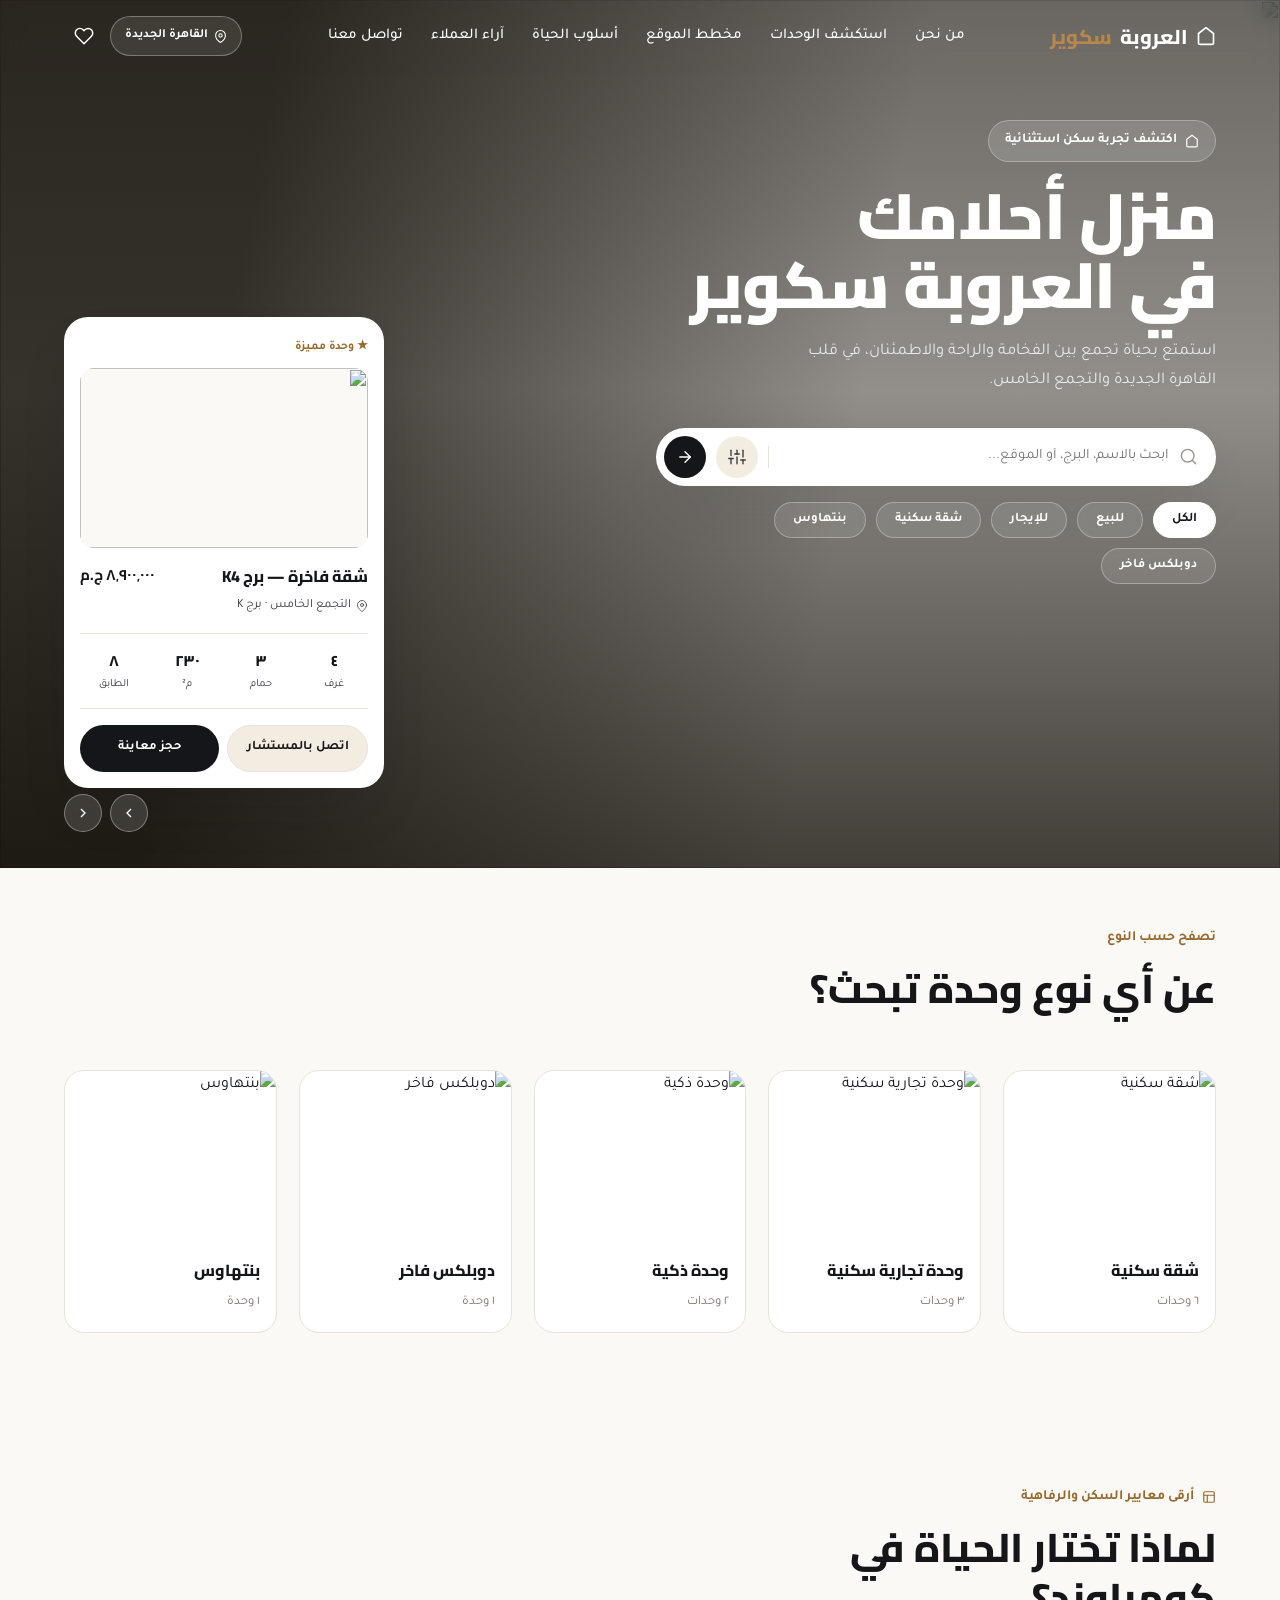
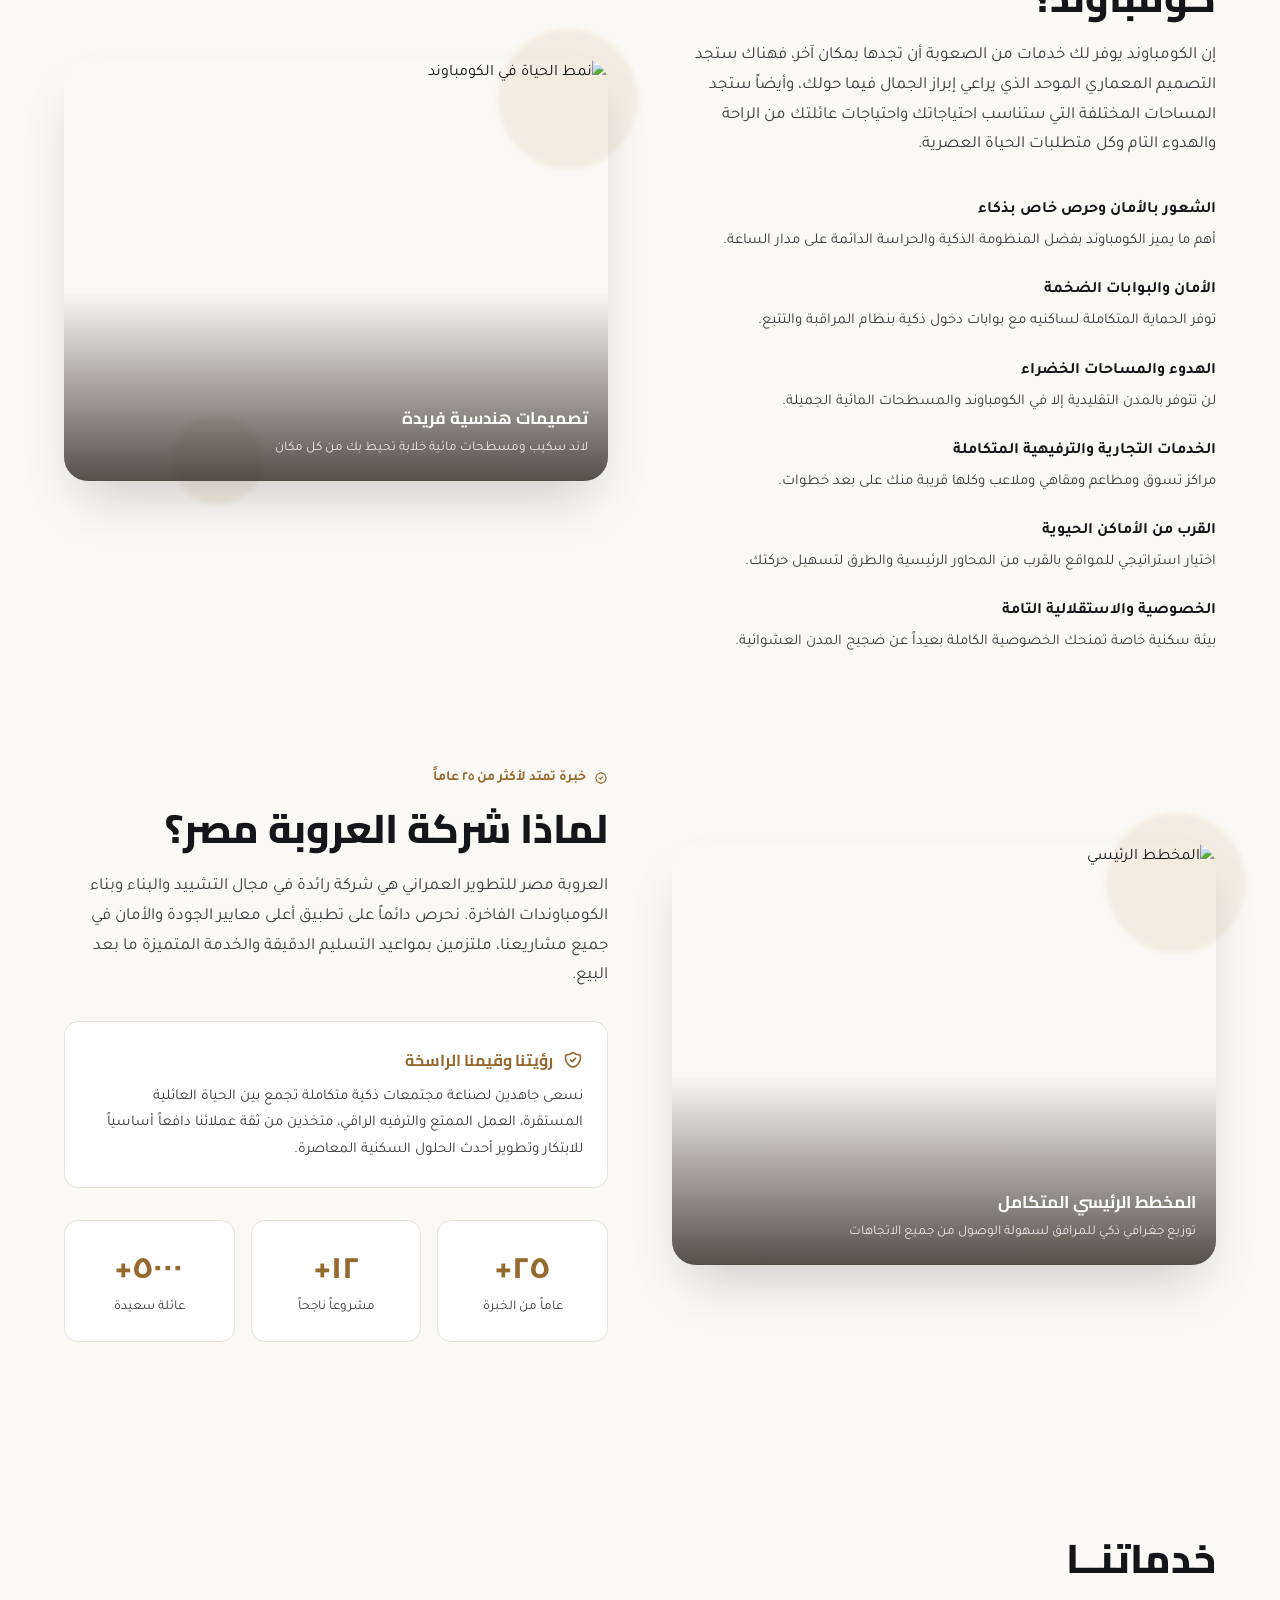
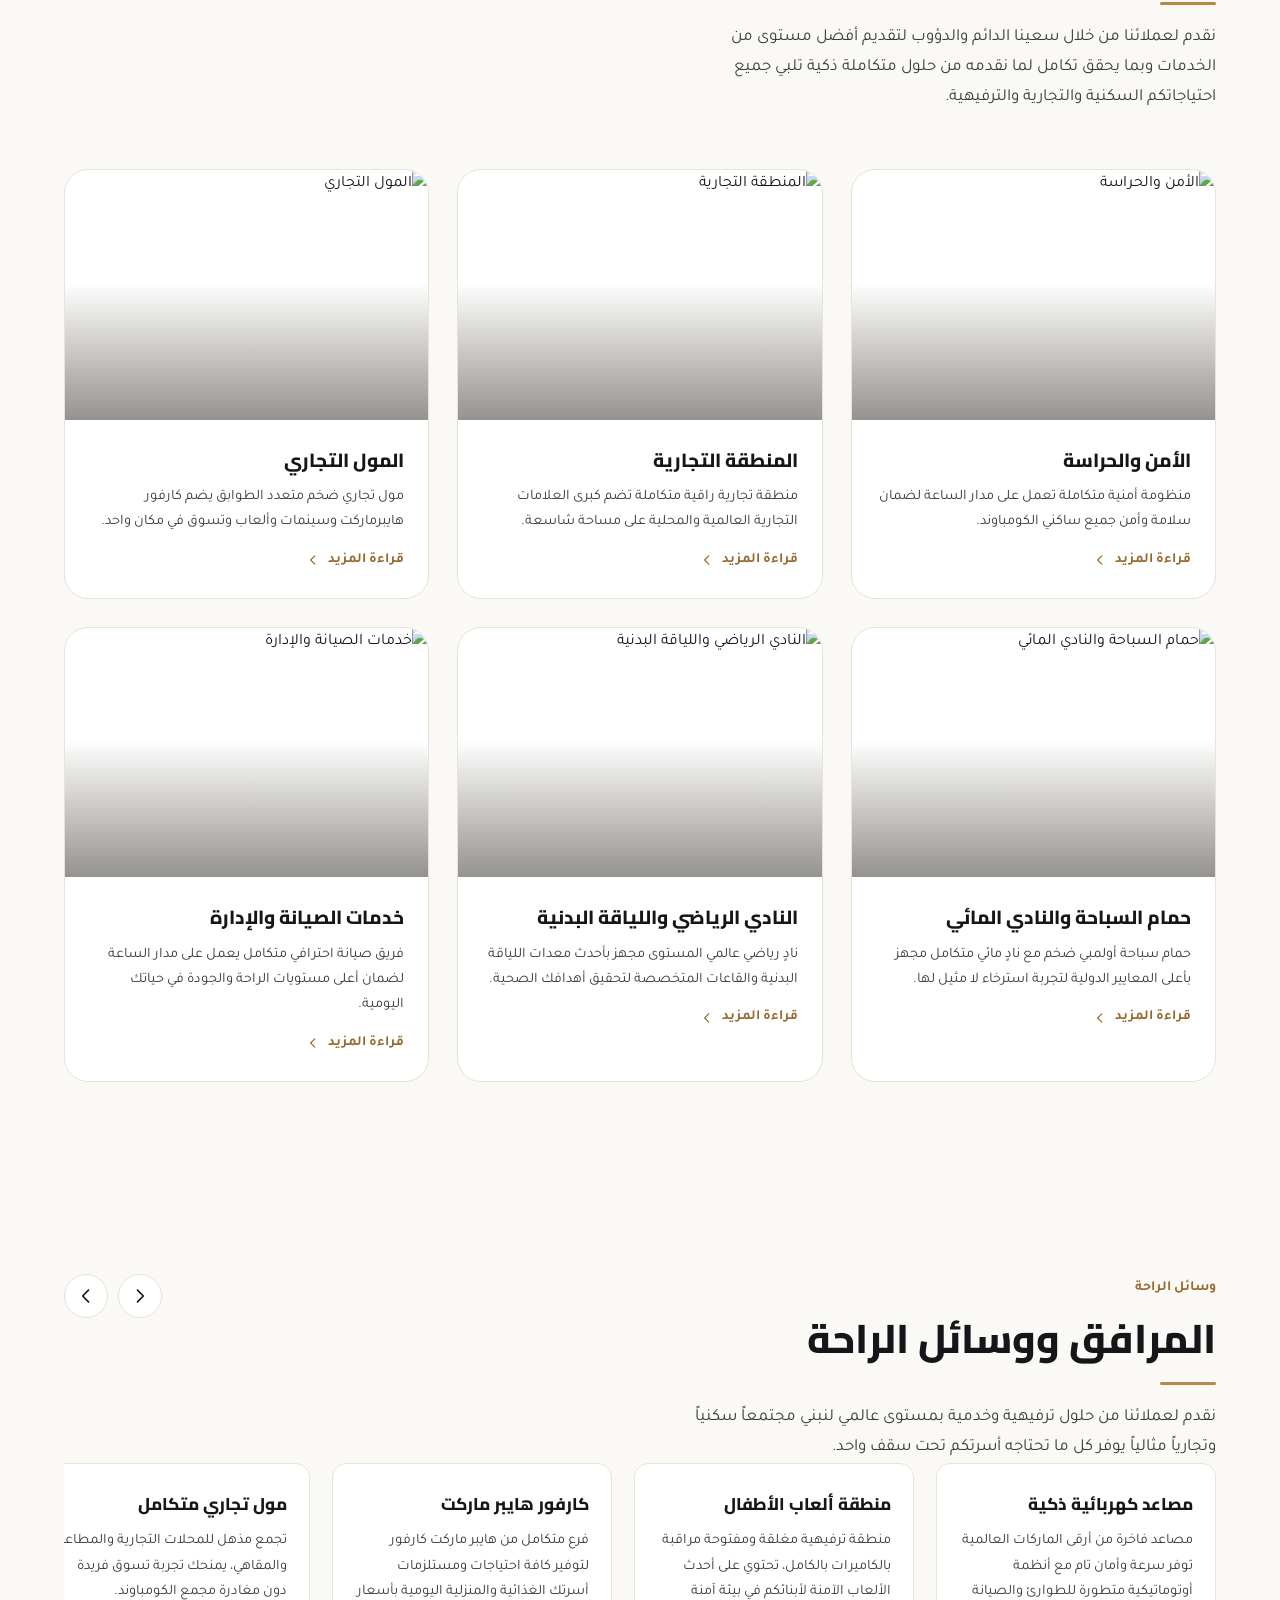
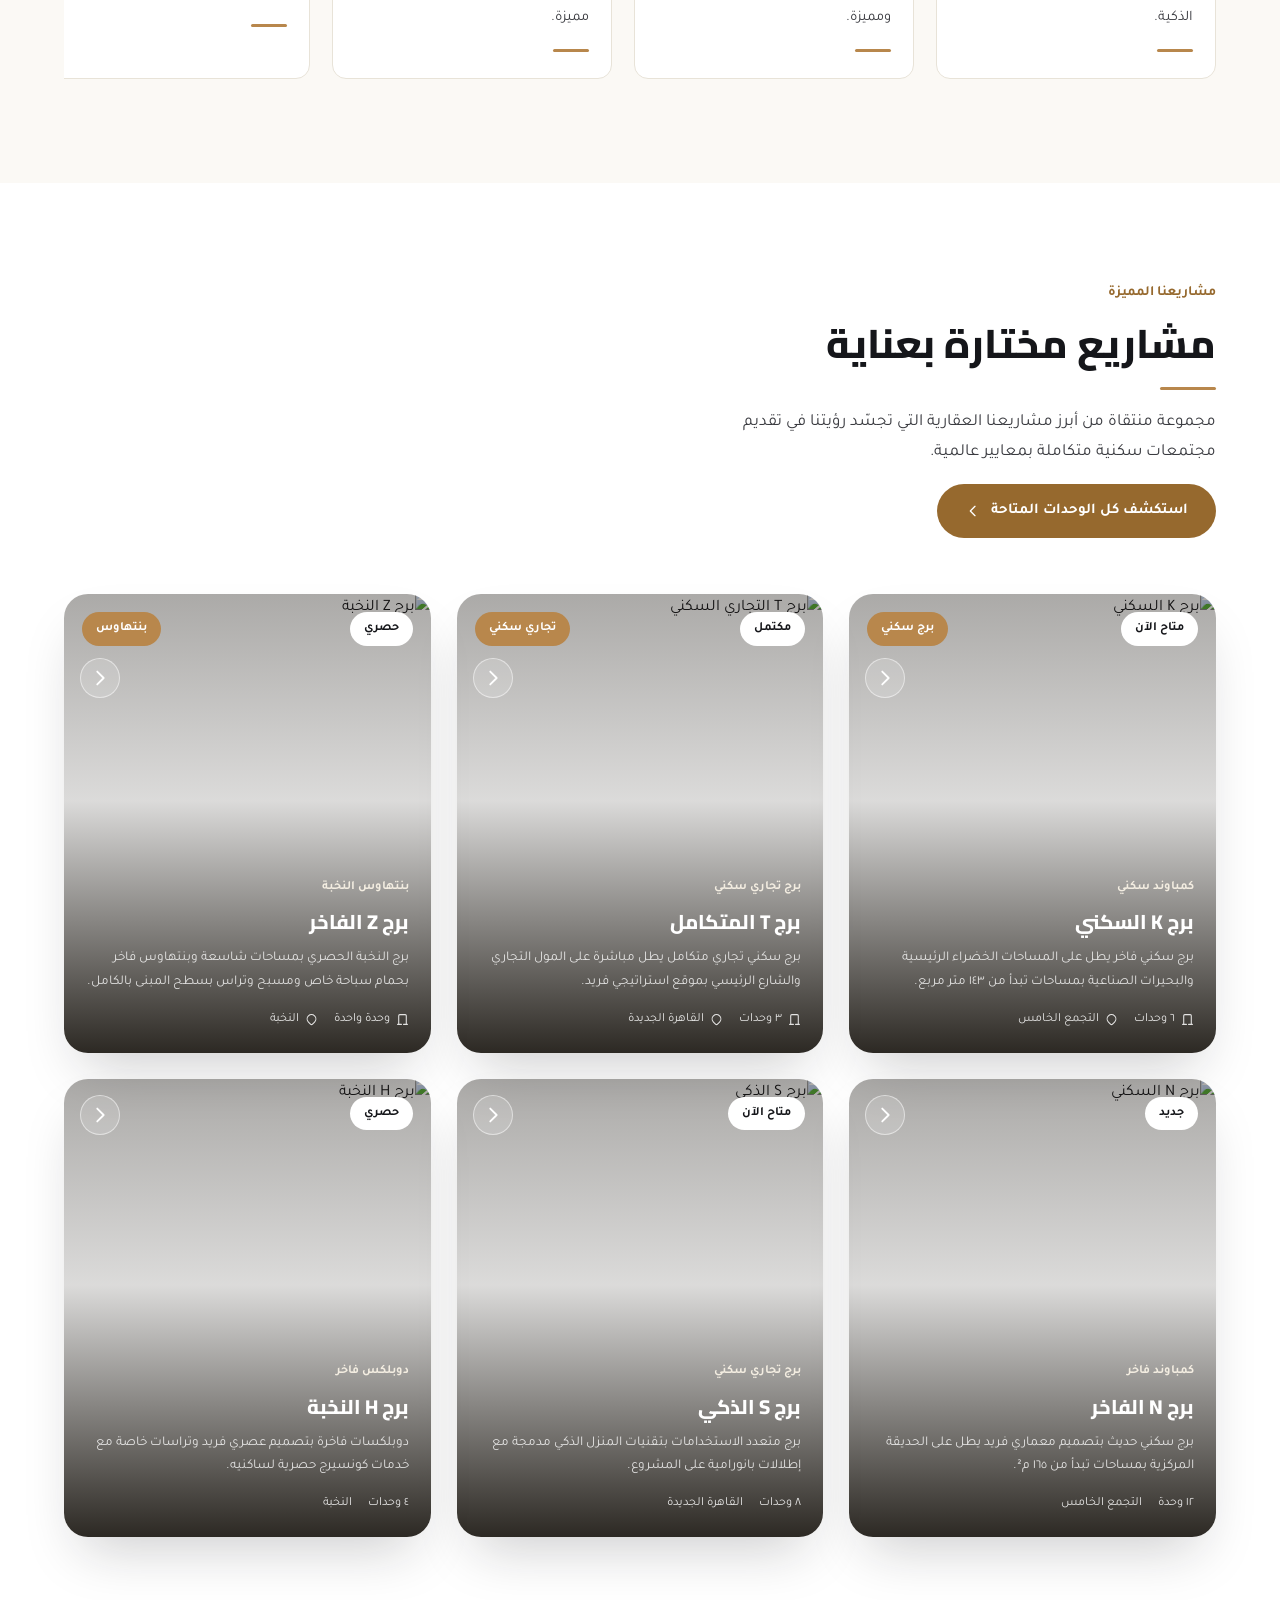
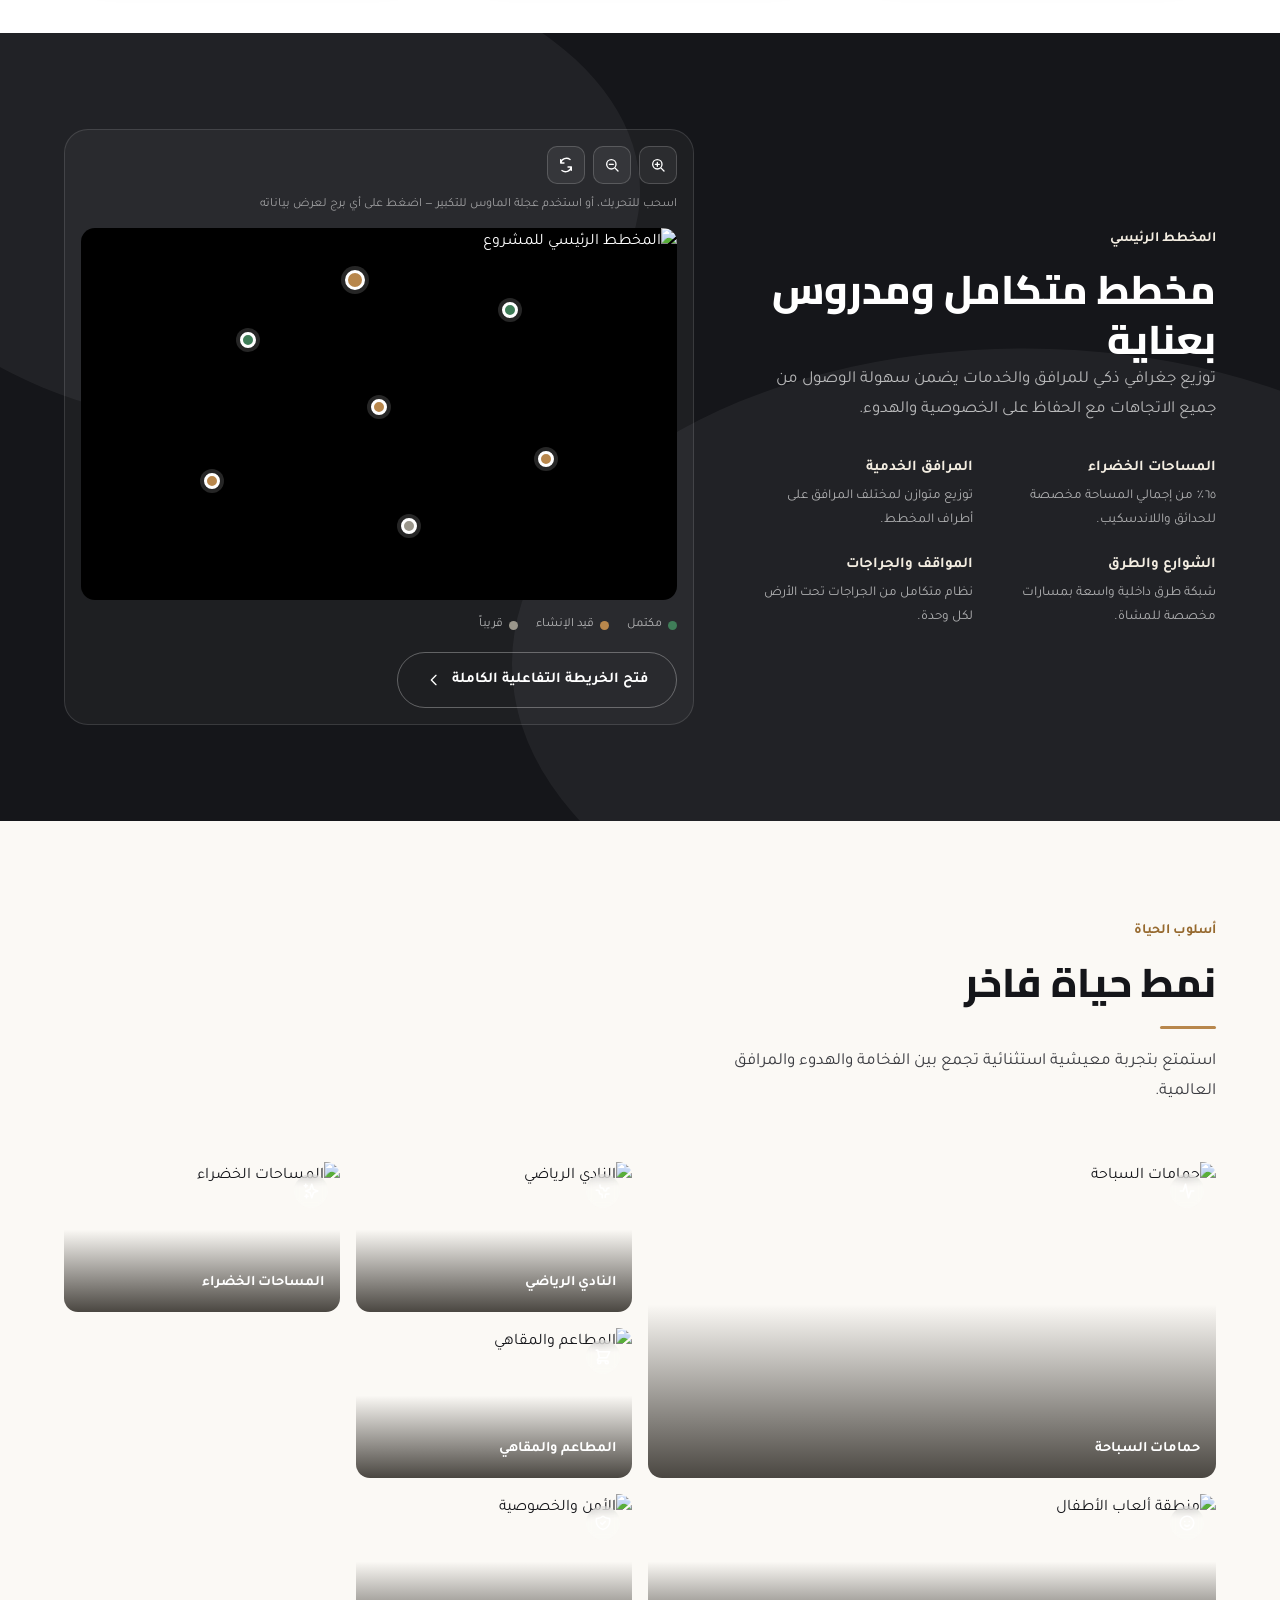
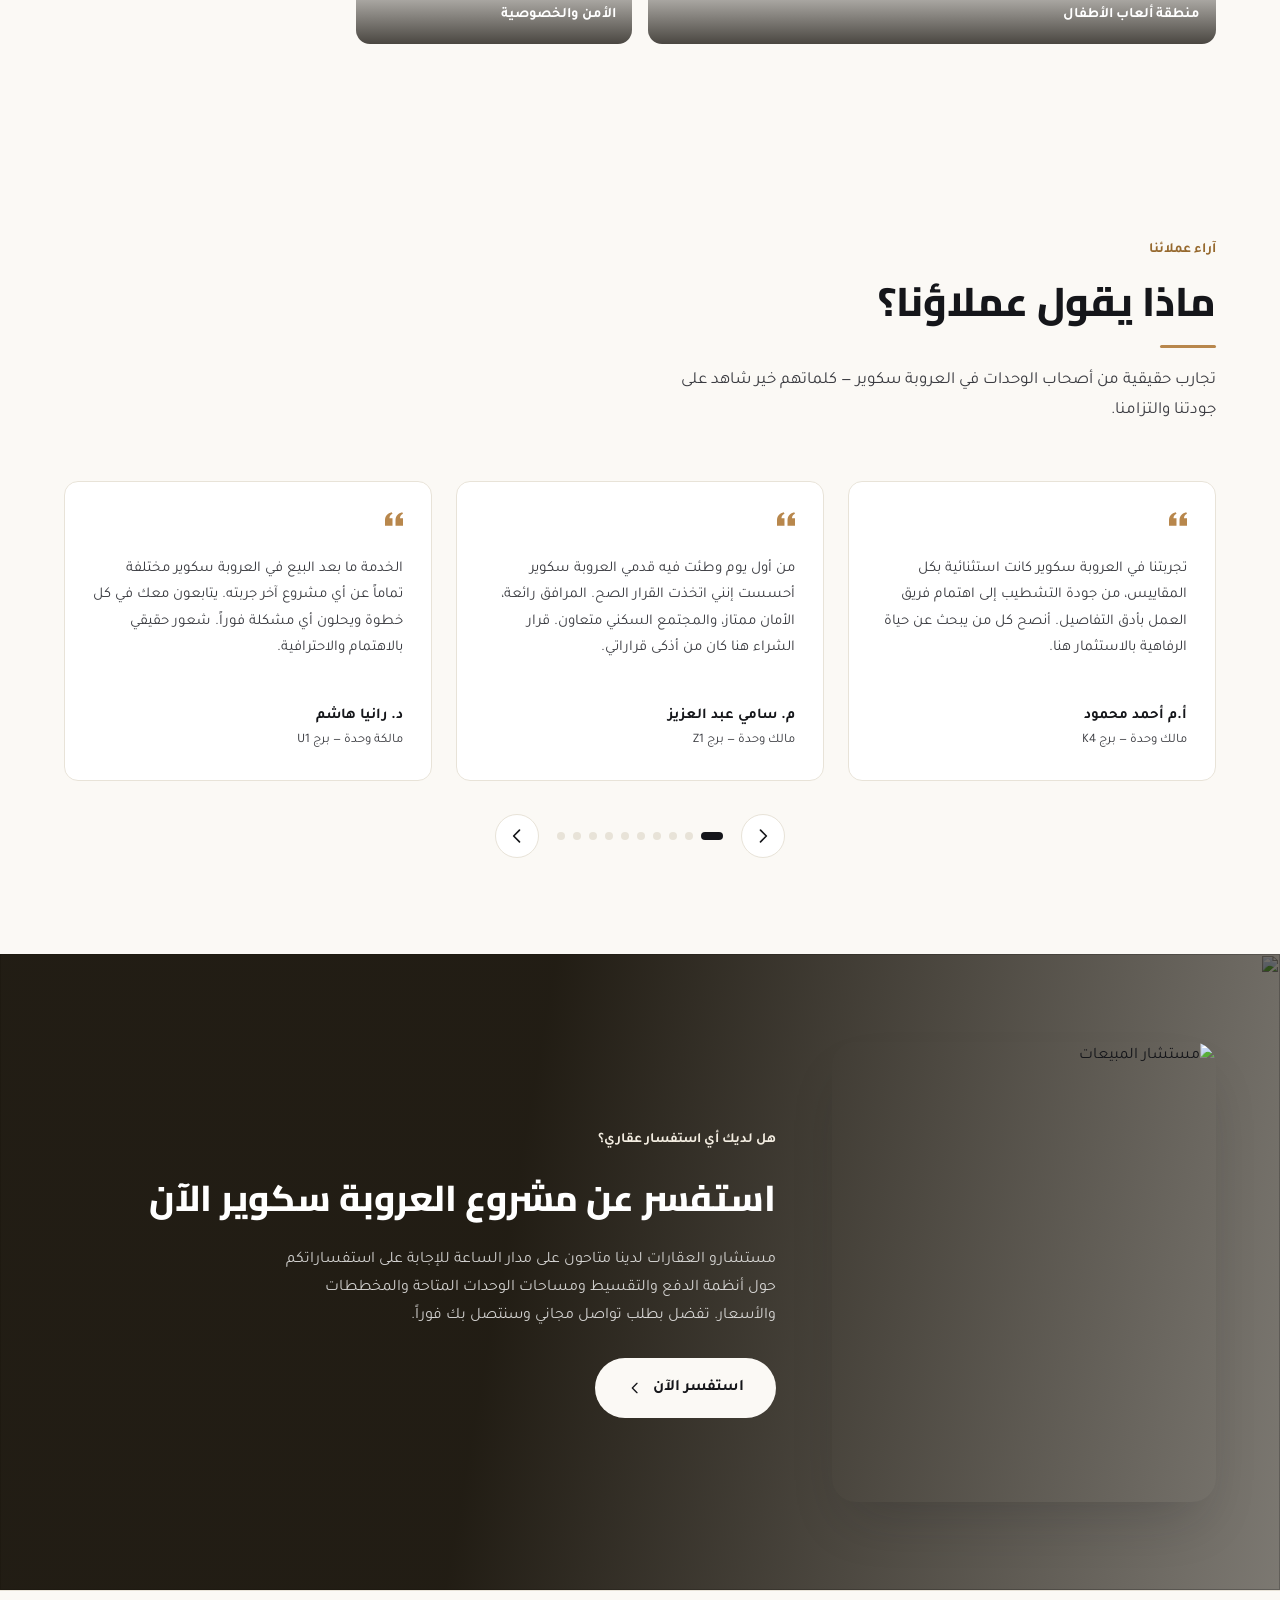
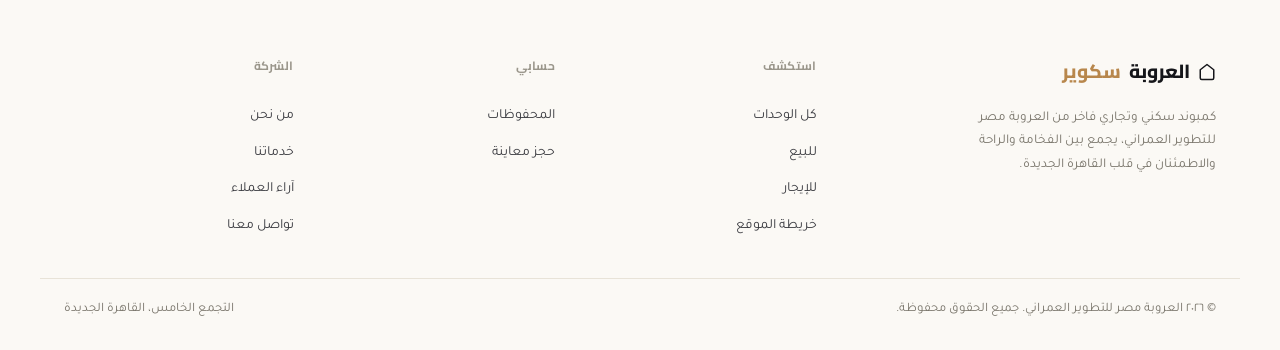
==== commit 08d554e4: "Add files via upload" ====
--- a/index.html
+++ b/index.html
@@ -1,224 +1,885 @@
 <!DOCTYPE html>
-<html lang="en">
+<html lang="ar" dir="rtl">
 <head>
 <meta charset="UTF-8">
 <meta name="viewport" content="width=device-width, initial-scale=1.0">
-<title>FINDORA — Find Your Perfect Place</title>
-<meta name="description" content="FINDORA is a premium real estate marketplace for renting and buying homes across Kochi, Kerala.">
+<title>العروبة سكوير | كمبوند العروبة مصر للتطوير العمراني</title>
+<meta name="description" content="العروبة سكوير — كمبوند سكني وتجاري متكامل من العروبة مصر للتطوير العمراني، يجمع بين التصميم الفاخر والمرافق العالمية والخصوصية التامة.">
+<link rel="preconnect" href="https://fonts.googleapis.com">
+<link rel="preconnect" href="https://fonts.gstatic.com" crossorigin>
+<link href="https://fonts.googleapis.com/css2?family=Cairo:wght@700;800;900&family=Tajawal:wght@400;500;700&display=swap" rel="stylesheet">
+<link rel="icon" href="data:image/svg+xml,%3Csvg xmlns='http://www.w3.org/2000/svg' viewBox='0 0 24 24'%3E%3Crect width='24' height='24' rx='6' fill='%23A8813C'/%3E%3Ctext x='12' y='17' font-size='13' fill='white' text-anchor='middle' font-family='Arial,sans-serif' font-weight='700'%3Eع%3C/text%3E%3C/svg%3E">
 <link rel="stylesheet" href="css/style.css">
 </head>
-<body data-page="home">
-
-<header class="site-header header-transparent" id="siteHeader">
-  <div class="container header-inner">
-    <a href="index.html" class="logo">
-      <svg width="26" height="26" viewBox="0 0 24 24" fill="none" stroke="currentColor" stroke-width="1.8" stroke-linecap="round" stroke-linejoin="round"><path d="M3 10.5 12 4l9 6.5"/><path d="M5 9.5V19a1 1 0 0 0 1 1h4v-5.5h4V20h4a1 1 0 0 0 1-1V9.5"/></svg>
-      FINDORA
+<body>
+
+<!-- ============ الهيدر ============ -->
+<header class="site-header site-header--on-hero">
+  <div class="site-header__inner">
+    <a href="#top" class="site-header__logo">
+      <svg width="20" height="20" viewBox="0 0 24 24" fill="none" stroke="currentColor" stroke-width="2"><path stroke-linecap="round" stroke-linejoin="round" d="M3 9l9-7 9 7v11a2 2 0 0 1-2 2H5a2 2 0 0 1-2-2z"></path></svg>
+      العروبة <span>سكوير</span>
     </a>
-    <nav class="nav-links">
-      <a href="index.html" data-nav="home" class="is-active">Home</a>
-      <a href="properties.html" data-nav="explore">Explore</a>
-      <a href="saved.html" data-nav="saved">Saved</a>
-      <a href="messages.html" data-nav="messages">Messages</a>
-      <a href="profile.html" data-nav="profile">Profile</a>
+    <nav class="site-header__nav" id="site-nav">
+      <a href="#about">من نحن</a>
+      <a href="units.html">استكشف الوحدات</a>
+      <a href="map.html">مخطط الموقع</a>
+      <a href="#lifestyle">أسلوب الحياة</a>
+      <a href="#testimonials">آراء العملاء</a>
+      <a href="#cta">تواصل معنا</a>
     </nav>
-    <div class="header-actions">
-      <button class="location-pill" id="locationPill"></button>
-      <button class="icon-btn" aria-label="Notifications" id="notifBtn"></button>
-      <a href="profile.html" class="avatar-btn"><img src="https://i.pravatar.cc/160?img=68" alt="John Doe"></a>
-    </div>
+    <div class="site-header__actions">
+      <span class="location-badge">
+        <svg width="13" height="13" viewBox="0 0 24 24" fill="none" stroke="currentColor" stroke-width="2"><path d="M21 10c0 7-9 13-9 13s-9-6-9-13a9 9 0 0 1 18 0z"></path><circle cx="12" cy="10" r="3"></circle></svg>
+        القاهرة الجديدة
+      </span>
+      <a href="saved.html" class="header-icon-btn" aria-label="المحفوظات">
+        <svg width="20" height="20" fill="none" viewBox="0 0 24 24" stroke="currentColor" stroke-width="1.8"><path d="M20.84 4.61a5.5 5.5 0 0 0-7.78 0L12 5.67l-1.06-1.06a5.5 5.5 0 1 0-7.78 7.78l1.06 1.06L12 21.23l7.78-7.78 1.06-1.06a5.5 5.5 0 0 0 0-7.78z"/></svg>
+        <span class="fav-count-badge">٠</span>
+      </a>
+    </div>
+    <button class="site-header__toggle" aria-label="فتح القائمة" aria-controls="site-nav">
+      <svg width="20" height="20" fill="none" viewBox="0 0 24 24" stroke="currentColor" stroke-width="2"><path stroke-linecap="round" stroke-linejoin="round" d="M4 6h16M4 12h16M4 18h16"/></svg>
+    </button>
   </div>
 </header>
 
-<main>
+<main id="top">
+
+  <!-- ============ Hero ============ -->
   <section class="hero">
     <div class="hero-media">
-      <img id="heroBgImg" src="https://images.unsplash.com/photo-1722421492323-eaf9c401befe?auto=format&fit=crop&w=1800&q=80" alt="Modern house at dusk">
-    </div>
-    <div class="hero-inner container">
-      <span class="hero-tagline"><svg width="14" height="14" viewBox="0 0 24 24" fill="none" stroke="currentColor" stroke-width="2"><path d="M3 9l9-7 9 7v11a2 2 0 0 1-2 2H5a2 2 0 0 1-2-2z"/></svg> Find Your</span>
-      <h1>Perfect<br>Place</h1>
-      <p>Discover a place you'll love to live. Where comfort meets convenience, in every corner of Kochi.</p>
+      <img id="heroBgImg" src="https://images.unsplash.com/photo-1600607687920-4e2a09cf159d?auto=format&fit=crop&w=1600&q=80" alt="">
+      <div class="hero-media__overlay"></div>
+    </div>
+    <div class="hero-inner">
+      <span class="hero-tagline">
+        <svg width="14" height="14" viewBox="0 0 24 24" fill="none" stroke="currentColor" stroke-width="2"><path d="M3 9l9-7 9 7v11a2 2 0 0 1-2 2H5a2 2 0 0 1-2-2z"></path></svg>
+        اكتشف تجربة سكن استثنائية
+      </span>
+      <h1>منزل أحلامك<br>في العروبة سكوير</h1>
+      <p>استمتع بحياة تجمع بين الفخامة والراحة والاطمئنان، في قلب القاهرة الجديدة والتجمع الخامس.</p>
 
       <form class="hero-search" id="heroSearchForm">
         <div class="search-bar">
-          <svg width="19" height="19" viewBox="0 0 24 24" fill="none" stroke="currentColor" stroke-width="1.8" stroke-linecap="round" stroke-linejoin="round" style="color:#9A968B;flex:none"><circle cx="11" cy="11" r="8"/><line x1="21" y1="21" x2="16.65" y2="16.65"/></svg>
-          <input id="heroSearchInput" type="text" placeholder="Search by location, city or property">
+          <svg width="19" height="19" viewBox="0 0 24 24" fill="none" stroke="currentColor" stroke-width="1.8" stroke-linecap="round" stroke-linejoin="round" class="search-bar__icon"><circle cx="11" cy="11" r="8"></circle><line x1="21" y1="21" x2="16.65" y2="16.65"></line></svg>
+          <input id="heroSearchInput" type="text" placeholder="ابحث بالاسم، البرج، أو الموقع...">
           <div class="divider"></div>
-          <button type="button" class="search-filter-btn" aria-label="Filters" onclick="window.location.href='properties.html'">
-            <svg width="18" height="18" viewBox="0 0 24 24" fill="none" stroke="currentColor" stroke-width="1.8" stroke-linecap="round" stroke-linejoin="round"><line x1="4" y1="21" x2="4" y2="14"/><line x1="4" y1="10" x2="4" y2="3"/><line x1="12" y1="21" x2="12" y2="12"/><line x1="12" y1="8" x2="12" y2="3"/><line x1="20" y1="21" x2="20" y2="16"/><line x1="20" y1="12" x2="20" y2="3"/><line x1="1" y1="14" x2="7" y2="14"/><line x1="9" y1="8" x2="15" y2="8"/><line x1="17" y1="16" x2="23" y2="16"/></svg>
+          <button type="button" class="search-filter-btn" aria-label="كل الفلاتر" onclick="window.location.href='units.html'">
+            <svg width="18" height="18" viewBox="0 0 24 24" fill="none" stroke="currentColor" stroke-width="1.8" stroke-linecap="round" stroke-linejoin="round"><line x1="4" y1="21" x2="4" y2="14"></line><line x1="4" y1="10" x2="4" y2="3"></line><line x1="12" y1="21" x2="12" y2="12"></line><line x1="12" y1="8" x2="12" y2="3"></line><line x1="20" y1="21" x2="20" y2="16"></line><line x1="20" y1="12" x2="20" y2="3"></line><line x1="1" y1="14" x2="7" y2="14"></line><line x1="9" y1="8" x2="15" y2="8"></line><line x1="17" y1="16" x2="23" y2="16"></line></svg>
           </button>
-          <button type="submit" class="search-submit" aria-label="Search">
-            <svg width="18" height="18" viewBox="0 0 24 24" fill="none" stroke="currentColor" stroke-width="1.8" stroke-linecap="round" stroke-linejoin="round"><line x1="5" y1="12" x2="19" y2="12"/><polyline points="12 5 19 12 12 19"/></svg>
+          <button type="submit" class="search-submit" aria-label="بحث">
+            <svg width="18" height="18" viewBox="0 0 24 24" fill="none" stroke="currentColor" stroke-width="1.8" stroke-linecap="round" stroke-linejoin="round"><line x1="5" y1="12" x2="19" y2="12"></line><polyline points="12 5 19 12 12 19"></polyline></svg>
           </button>
         </div>
-        <div class="chip-row hero-chips mt-4" data-toggle-group>
-          <button type="button" class="chip is-active" data-toggle-value="all">All</button>
-          <button type="button" class="chip" data-toggle-value="rent">Rent</button>
-          <button type="button" class="chip" data-toggle-value="buy">Buy</button>
-          <button type="button" class="chip" data-toggle-value="house">House</button>
-          <button type="button" class="chip" data-toggle-value="apartment">Apartment</button>
-          <button type="button" class="chip" data-toggle-value="rooms">Rooms</button>
+        <div class="chip-row hero-chips mt-4" id="heroChips">
+          <button type="button" class="chip is-active" data-chip="all">الكل</button>
+          <button type="button" class="chip" data-chip="sale">للبيع</button>
+          <button type="button" class="chip" data-chip="rent">للإيجار</button>
+          <button type="button" class="chip" data-chip="شقة سكنية">شقة سكنية</button>
+          <button type="button" class="chip" data-chip="بنتهاوس">بنتهاوس</button>
+          <button type="button" class="chip" data-chip="دوبلكس فاخر">دوبلكس فاخر</button>
         </div>
       </form>
     </div>
 
     <div class="hero-featured" id="heroFeaturedCard">
-      <span class="hf-badge">★ Featured Property</span>
-      <div class="hf-img"><img id="hfImg" src="https://images.unsplash.com/photo-1722421492323-eaf9c401befe?auto=format&fit=crop&w=900&q=80" alt="Featured property"></div>
-      <div class="flex justify-between items-center">
+      <span class="hf-badge">★ وحدة مميزة</span>
+      <div class="hf-img"><img id="hfImg" src="" alt=""></div>
+      <div class="hf-top">
         <div>
-          <h3 id="hfName">Brookside Haven</h3>
-          <div class="hf-loc" id="hfLoc"></div>
-        </div>
-        <div class="hf-price" id="hfPrice"></div>
+          <h3 id="hfName">—</h3>
+          <div class="hf-loc" id="hfLoc"><svg width="12" height="12" viewBox="0 0 24 24" fill="none" stroke="currentColor" stroke-width="1.6" stroke-linecap="round" stroke-linejoin="round"><path d="M21 10c0 7-9 13-9 13s-9-6-9-13a9 9 0 0 1 18 0z"></path><circle cx="12" cy="10" r="3"></circle></svg><span>—</span></div>
+        </div>
+        <div class="hf-price" id="hfPrice">—</div>
       </div>
       <div class="hf-stats">
-        <div class="hf-stat"><b id="hfBeds">3</b>Beds</div>
-        <div class="hf-stat"><b id="hfBaths">2</b>Baths</div>
-        <div class="hf-stat"><b id="hfArea">1200</b>sqft</div>
-        <div class="hf-stat"><b id="hfGarage">1</b>Garage</div>
+        <div class="hf-stat"><b id="hfBeds">—</b>غرف</div>
+        <div class="hf-stat"><b id="hfBaths">—</b>حمام</div>
+        <div class="hf-stat"><b id="hfArea">—</b>م²</div>
+        <div class="hf-stat"><b id="hfFloor">—</b>الطابق</div>
       </div>
       <div class="hf-actions">
-        <a href="#" id="hfContact" class="btn btn-secondary">Contact Agent</a>
-        <a href="#" id="hfSchedule" class="btn btn-primary">Schedule Visit</a>
+        <a href="#" id="hfContact" class="btn btn--outline">اتصل بالمستشار</a>
+        <a href="#" id="hfSchedule" class="btn btn--gold">حجز معاينة</a>
       </div>
     </div>
     <div class="hero-arrows">
-      <button type="button" id="heroPrev" aria-label="Previous featured property">
-        <svg width="16" height="16" viewBox="0 0 24 24" fill="none" stroke="currentColor" stroke-width="2"><polyline points="15 18 9 12 15 6"/></svg>
+      <button type="button" id="heroPrev" aria-label="الوحدة المميزة السابقة">
+        <svg width="16" height="16" viewBox="0 0 24 24" fill="none" stroke="currentColor" stroke-width="2"><polyline points="15 18 9 12 15 6"></polyline></svg>
       </button>
-      <button type="button" id="heroNext" aria-label="Next featured property">
-        <svg width="16" height="16" viewBox="0 0 24 24" fill="none" stroke="currentColor" stroke-width="2"><polyline points="9 18 15 12 9 6"/></svg>
+      <button type="button" id="heroNext" aria-label="الوحدة المميزة التالية">
+        <svg width="16" height="16" viewBox="0 0 24 24" fill="none" stroke="currentColor" stroke-width="2"><polyline points="9 18 15 12 9 6"></polyline></svg>
       </button>
     </div>
   </section>
 
-  <section class="section">
+  <!-- ============ Browse by Category ============ -->
+  <section class="section section-tight">
     <div class="container">
-      <div class="section-head">
-        <div>
-          <span class="eyebrow">Curated for you</span>
-          <h2 class="h2 mt-2">Best Offers</h2>
-        </div>
-        <a href="properties.html" class="see-all">See all
-          <svg width="16" height="16" viewBox="0 0 24 24" fill="none" stroke="currentColor" stroke-width="2"><line x1="5" y1="12" x2="19" y2="12"/><polyline points="12 5 19 12 12 19"/></svg>
+      <div class="section-header" data-reveal="">
+        <span class="eyebrow">تصفح حسب النوع</span>
+        <h2 class="sec-title">عن أي نوع وحدة تبحث؟</h2>
+      </div>
+      <div class="category-grid">
+        <a href="units.html?type=%D8%B4%D9%82%D8%A9%20%D8%B3%D9%83%D9%86%D9%8A%D8%A9" class="category-card" data-reveal="">
+          <div class="category-card__media"><img src="https://images.unsplash.com/photo-1545324418-cc1a3fa10c00?auto=format&fit=crop&w=800&q=80" alt="شقة سكنية"></div>
+          <div class="category-card__body">
+            <h3>شقة سكنية</h3>
+            <span class="category-card__count" data-count-type="شقة سكنية">— وحدات</span>
+          </div>
         </a>
-      </div>
-      <div class="rail" id="bestOffersRail"></div>
-    </div>
-  </section>
-
-  <section class="section-tight">
+        <a href="units.html?type=%D9%88%D8%AD%D8%AF%D8%A9%20%D8%AA%D8%AC%D8%A7%D8%B1%D9%8A%D8%A9%20%D8%B3%D9%83%D9%86%D9%8A%D8%A9" class="category-card" data-reveal="" data-reveal-delay="100">
+          <div class="category-card__media"><img src="https://images.unsplash.com/photo-1613490493576-7fde63acd811?auto=format&fit=crop&w=800&q=80" alt="وحدة تجارية سكنية"></div>
+          <div class="category-card__body">
+            <h3>وحدة تجارية سكنية</h3>
+            <span class="category-card__count" data-count-type="وحدة تجارية سكنية">— وحدات</span>
+          </div>
+        </a>
+        <a href="units.html?type=%D9%88%D8%AD%D8%AF%D8%A9%20%D8%B0%D9%83%D9%8A%D8%A9" class="category-card" data-reveal="" data-reveal-delay="200">
+          <div class="category-card__media"><img src="https://images.unsplash.com/photo-1600607687920-4e2a09cf159d?auto=format&fit=crop&w=800&q=80" alt="وحدة ذكية"></div>
+          <div class="category-card__body">
+            <h3>وحدة ذكية</h3>
+            <span class="category-card__count" data-count-type="وحدة ذكية">— وحدات</span>
+          </div>
+        </a>
+        <a href="units.html?type=%D8%AF%D9%88%D8%A8%D9%84%D9%83%D8%B3%20%D9%81%D8%A7%D8%AE%D8%B1" class="category-card" data-reveal="" data-reveal-delay="300">
+          <div class="category-card__media"><img src="https://images.unsplash.com/photo-1560185007-cde436f6a4d0?auto=format&fit=crop&w=800&q=80" alt="دوبلكس فاخر"></div>
+          <div class="category-card__body">
+            <h3>دوبلكس فاخر</h3>
+            <span class="category-card__count" data-count-type="دوبلكس فاخر">— وحدات</span>
+          </div>
+        </a>
+        <a href="units.html?type=%D8%A8%D9%86%D8%AA%D9%87%D8%A7%D9%88%D8%B3" class="category-card" data-reveal="" data-reveal-delay="400">
+          <div class="category-card__media"><img src="https://images.unsplash.com/photo-1582407947304-fd86f028f716?auto=format&fit=crop&w=800&q=80" alt="بنتهاوس"></div>
+          <div class="category-card__body">
+            <h3>بنتهاوس</h3>
+            <span class="category-card__count" data-count-type="بنتهاوس">— وحدات</span>
+          </div>
+        </a>
+      </div>
+    </div>
+  </section>
+
+  <!-- ============ About ============ -->
+  <section class="section about" id="about">
     <div class="container">
-      <div class="trust-strip">
-        <div class="trust-item"><b>1,240+</b><span>Verified listings across Kerala</span></div>
-        <div class="trust-item"><b>4.7 / 5</b><span>Average tenant &amp; buyer rating</span></div>
-        <div class="trust-item"><b>&lt; 2 hrs</b><span>Average agent response time</span></div>
-      </div>
-    </div>
-  </section>
-
-  <section class="section">
+      <div class="about__intro">
+        <div class="about__content">
+          <span class="eyebrow" data-reveal="">
+            <svg width="14" height="14" fill="none" viewBox="0 0 24 24" stroke="currentColor" stroke-width="2"><rect x="3" y="3" width="18" height="18" rx="2"></rect><path d="M3 9h18M9 21V9"></path></svg>
+            أرقى معايير السكن والرفاهية
+          </span>
+          <h2 class="sec-title" data-reveal="">لماذا تختار الحياة في كومباوند؟</h2>
+          <p class="about__text" data-reveal="" data-reveal-delay="100">إن الكومباوند يوفر لك خدمات من الصعوبة أن تجدها بمكان آخر، فهناك ستجد التصميم المعماري الموحد الذي يراعي إبراز الجمال فيما حولك، وأيضاً ستجد المساحات المختلفة التي ستناسب احتياجاتك واحتياجات عائلتك من الراحة والهدوء التام وكل متطلبات الحياة العصرية.</p>
+          <div class="about__features">
+            <div class="about-feature" data-reveal="" data-reveal-delay="100">
+              <div>
+                <div class="about-feature__title">الشعور بالأمان وحرص خاص بذكاء</div>
+                <div class="about-feature__desc">أهم ما يميز الكومباوند بفضل المنظومة الذكية والحراسة الدائمة على مدار الساعة.</div>
+              </div>
+            </div>
+            <div class="about-feature" data-reveal="" data-reveal-delay="200">
+              <div>
+                <div class="about-feature__title">الأمان والبوابات الضخمة</div>
+                <div class="about-feature__desc">توفر الحماية المتكاملة لساكنيه مع بوابات دخول ذكية بنظام المراقبة والتتبع.</div>
+              </div>
+            </div>
+            <div class="about-feature" data-reveal="" data-reveal-delay="300">
+              <div>
+                <div class="about-feature__title">الهدوء والمساحات الخضراء</div>
+                <div class="about-feature__desc">لن تتوفر بالمدن التقليدية إلا في الكومباوند والمسطحات المائية الجميلة.</div>
+              </div>
+            </div>
+            <div class="about-feature" data-reveal="" data-reveal-delay="400">
+              <div>
+                <div class="about-feature__title">الخدمات التجارية والترفيهية المتكاملة</div>
+                <div class="about-feature__desc">مراكز تسوق ومطاعم ومقاهي وملاعب وكلها قريبة منك على بعد خطوات.</div>
+              </div>
+            </div>
+            <div class="about-feature" data-reveal="" data-reveal-delay="500">
+              <div>
+                <div class="about-feature__title">القرب من الأماكن الحيوية</div>
+                <div class="about-feature__desc">اختيار استراتيجي للمواقع بالقرب من المحاور الرئيسية والطرق لتسهيل حركتك.</div>
+              </div>
+            </div>
+            <div class="about-feature" data-reveal="" data-reveal-delay="500">
+              <div>
+                <div class="about-feature__title">الخصوصية والاستقلالية التامة</div>
+                <div class="about-feature__desc">بيئة سكنية خاصة تمنحك الخصوصية الكاملة بعيداً عن ضجيج المدن العشوائية.</div>
+              </div>
+            </div>
+          </div>
+        </div>
+        <div style="position:relative" data-reveal="right">
+          <div class="about__image">
+            <img src="assets/images/about_compound_1782532342234.jpg" alt="نمط الحياة في الكومباوند" data-fallback="https://images.unsplash.com/photo-1613490493576-7fde63acd811?auto=format&fit=crop&w=900&q=80" loading="lazy">
+            <div class="about__image-overlay"></div>
+            <div class="about__image-caption">
+              <strong>تصميمات هندسية فريدة</strong>
+              <span>لاند سكيب ومسطحات مائية خلابة تحيط بك من كل مكان</span>
+            </div>
+          </div>
+          <div class="about__blob about__blob--1"></div>
+          <div class="about__blob about__blob--2"></div>
+        </div>
+      </div>
+
+      <div class="about__intro">
+        <div style="position:relative" data-reveal="left">
+          <div class="about__image">
+            <img src="assets/images/masterplan_1782532363193.jpg" alt="المخطط الرئيسي" data-fallback="https://images.unsplash.com/photo-1582407947304-fd86f028f716?auto=format&fit=crop&w=900&q=80" loading="lazy">
+            <div class="about__image-overlay"></div>
+            <div class="about__image-caption">
+              <strong>المخطط الرئيسي المتكامل</strong>
+              <span>توزيع جغرافي ذكي للمرافق لسهولة الوصول من جميع الاتجاهات</span>
+            </div>
+          </div>
+          <div class="about__blob about__blob--1"></div>
+        </div>
+        <div class="about__content">
+          <span class="eyebrow" data-reveal="">
+            <svg width="14" height="14" fill="none" viewBox="0 0 24 24" stroke="currentColor" stroke-width="2"><path stroke-linecap="round" stroke-linejoin="round" d="M9 12l2 2 4-4M7.835 4.697a3.42 3.42 0 001.946-.806 3.42 3.42 0 014.438 0 3.42 3.42 0 001.946.806 3.42 3.42 0 013.138 3.138 3.42 3.42 0 00.806 1.946 3.42 3.42 0 010 4.438 3.42 3.42 0 00-.806 1.946 3.42 3.42 0 01-3.138 3.138 3.42 3.42 0 00-1.946.806 3.42 3.42 0 01-4.438 0 3.42 3.42 0 00-1.946-.806 3.42 3.42 0 01-3.138-3.138 3.42 3.42 0 00-.806-1.946 3.42 3.42 0 010-4.438 3.42 3.42 0 00.806-1.946 3.42 3.42 0 013.138-3.138z"></path></svg>
+            خبرة تمتد لأكثر من ٢٥ عاماً
+          </span>
+          <h2 class="sec-title" data-reveal="">لماذا شركة العروبة مصر؟</h2>
+          <p class="about__text" data-reveal="" data-reveal-delay="100">العروبة مصر للتطوير العمراني هي شركة رائدة في مجال التشييد والبناء وبناء الكومباوندات الفاخرة. نحرص دائماً على تطبيق أعلى معايير الجودة والأمان في جميع مشاريعنا، ملتزمين بمواعيد التسليم الدقيقة والخدمة المتميزة ما بعد البيع.</p>
+          <div class="about__vision" data-reveal="" data-reveal-delay="200">
+            <div class="about__vision-title">
+              <svg width="20" height="20" fill="none" viewBox="0 0 24 24" stroke="currentColor" stroke-width="2"><path stroke-linecap="round" stroke-linejoin="round" d="M9 12l2 2 4-4m5.618-4.016A11.955 11.955 0 0112 2.944a11.955 11.955 0 01-8.618 3.04A12.02 12.02 0 003 9c0 5.591 3.824 10.29 9 11.622 5.176-1.332 9-6.03 9-11.622 0-1.042-.133-2.052-.382-3.016z"></path></svg>
+              رؤيتنا وقيمنا الراسخة
+            </div>
+            <p class="about__vision-text">نسعى جاهدين لصناعة مجتمعات ذكية متكاملة تجمع بين الحياة العائلية المستقرة، العمل الممتع والترفيه الراقي، متخذين من ثقة عملائنا دافعاً أساسياً للابتكار وتطوير أحدث الحلول السكنية المعاصرة.</p>
+          </div>
+          <div class="stats-row">
+            <div class="stat-card" data-reveal="" data-reveal-delay="200"><span class="stat-card__num" data-counter="25" data-suffix="+">0</span><span class="stat-card__label">عاماً من الخبرة</span></div>
+            <div class="stat-card" data-reveal="" data-reveal-delay="300"><span class="stat-card__num" data-counter="12" data-suffix="+">0</span><span class="stat-card__label">مشروعاً ناجحاً</span></div>
+            <div class="stat-card" data-reveal="" data-reveal-delay="400"><span class="stat-card__num" data-counter="5000" data-suffix="+">0</span><span class="stat-card__label">عائلة سعيدة</span></div>
+          </div>
+        </div>
+      </div>
+    </div>
+  </section>
+
+  <!-- ============ Services ============ -->
+  <section class="section services" id="services">
     <div class="container">
-      <div class="section-head">
-        <div>
-          <span class="eyebrow">Browse by category</span>
-          <h2 class="h2 mt-2">What are you looking for?</h2>
-        </div>
-      </div>
-      <div class="grid-cards" style="grid-template-columns:repeat(4,1fr)">
-        <a href="properties.html?type=House" class="card-property" style="text-decoration:none">
-          <div class="cp-media" style="aspect-ratio:5/4"><img src="https://images.unsplash.com/photo-1580587771525-78b9dba3b914?auto=format&fit=crop&w=800&q=80" alt="Houses"></div>
-          <div class="cp-body"><h3>Houses</h3><span class="text-muted text-sm">4 listings</span></div>
+      <div class="section-header" data-reveal="">
+        <h2 class="sec-title">خدماتنــا</h2>
+        <div class="sec-divider"></div>
+        <p class="sec-subtitle">نقدم لعملائنا من خلال سعينا الدائم والدؤوب لتقديم أفضل مستوى من الخدمات وبما يحقق تكامل لما نقدمه من حلول متكاملة ذكية تلبي جميع احتياجاتكم السكنية والتجارية والترفيهية.</p>
+      </div>
+      <div class="services__grid" id="services-grid">
+        <article class="svc-card" data-service="security" data-reveal="">
+          <div class="svc-card__image">
+            <img src="assets/images/services_security_1782532380373.jpg" alt="الأمن والحراسة" data-fallback="https://images.unsplash.com/photo-1521791136064-7986c2920216?auto=format&fit=crop&w=1200&q=80" loading="lazy">
+            <div class="svc-card__image-overlay"></div>
+          </div>
+          <div class="svc-card__body">
+            <h3 class="svc-card__title">الأمن والحراسة</h3>
+            <p class="svc-card__desc">منظومة أمنية متكاملة تعمل على مدار الساعة لضمان سلامة وأمن جميع ساكني الكومباوند.</p>
+            <button type="button" class="svc-card__more">
+              <span>قراءة المزيد</span>
+              <svg width="14" height="14" fill="none" viewBox="0 0 24 24" stroke="currentColor" stroke-width="2"><path stroke-linecap="round" stroke-linejoin="round" d="M15 19l-7-7 7-7"></path></svg>
+            </button>
+          </div>
+        </article>
+        <article class="svc-card" data-service="commercial" data-reveal="" data-reveal-delay="100">
+          <div class="svc-card__image">
+            <img src="assets/images/services_commercial_1782532395035.jpg" alt="المنطقة التجارية" data-fallback="https://images.unsplash.com/photo-1519567241046-7f570eee3ce6?auto=format&fit=crop&w=1200&q=80" loading="lazy">
+            <div class="svc-card__image-overlay"></div>
+          </div>
+          <div class="svc-card__body">
+            <h3 class="svc-card__title">المنطقة التجارية</h3>
+            <p class="svc-card__desc">منطقة تجارية راقية متكاملة تضم كبرى العلامات التجارية العالمية والمحلية على مساحة شاسعة.</p>
+            <button type="button" class="svc-card__more">
+              <span>قراءة المزيد</span>
+              <svg width="14" height="14" fill="none" viewBox="0 0 24 24" stroke="currentColor" stroke-width="2"><path stroke-linecap="round" stroke-linejoin="round" d="M15 19l-7-7 7-7"></path></svg>
+            </button>
+          </div>
+        </article>
+        <article class="svc-card" data-service="mall" data-reveal="" data-reveal-delay="200">
+          <div class="svc-card__image">
+            <img src="assets/images/services_mall_1782532413315.jpg" alt="المول التجاري" data-fallback="https://images.unsplash.com/photo-1555529669-e69e7aa0ba9a?auto=format&fit=crop&w=1200&q=80" loading="lazy">
+            <div class="svc-card__image-overlay"></div>
+          </div>
+          <div class="svc-card__body">
+            <h3 class="svc-card__title">المول التجاري</h3>
+            <p class="svc-card__desc">مول تجاري ضخم متعدد الطوابق يضم كارفور هايبرماركت وسينمات وألعاب وتسوق في مكان واحد.</p>
+            <button type="button" class="svc-card__more">
+              <span>قراءة المزيد</span>
+              <svg width="14" height="14" fill="none" viewBox="0 0 24 24" stroke="currentColor" stroke-width="2"><path stroke-linecap="round" stroke-linejoin="round" d="M15 19l-7-7 7-7"></path></svg>
+            </button>
+          </div>
+        </article>
+        <article class="svc-card" data-service="pool" data-reveal="">
+          <div class="svc-card__image">
+            <img src="https://images.unsplash.com/photo-1582268611958-ebfd161ef9cf?auto=format&fit=crop&w=1200&q=80" alt="حمام السباحة والنادي المائي" data-fallback="https://images.unsplash.com/photo-1572331165267-854da2b10ccc?auto=format&fit=crop&w=1200&q=80" loading="lazy">
+            <div class="svc-card__image-overlay"></div>
+          </div>
+          <div class="svc-card__body">
+            <h3 class="svc-card__title">حمام السباحة والنادي المائي</h3>
+            <p class="svc-card__desc">حمام سباحة أولمبي ضخم مع نادٍ مائي متكامل مجهز بأعلى المعايير الدولية لتجربة استرخاء لا مثيل لها.</p>
+            <button type="button" class="svc-card__more">
+              <span>قراءة المزيد</span>
+              <svg width="14" height="14" fill="none" viewBox="0 0 24 24" stroke="currentColor" stroke-width="2"><path stroke-linecap="round" stroke-linejoin="round" d="M15 19l-7-7 7-7"></path></svg>
+            </button>
+          </div>
+        </article>
+        <article class="svc-card" data-service="gym" data-reveal="" data-reveal-delay="100">
+          <div class="svc-card__image">
+            <img src="https://images.unsplash.com/photo-1571902943202-507ec2618e8f?auto=format&fit=crop&w=600&q=80" alt="النادي الرياضي واللياقة البدنية" data-fallback="https://images.unsplash.com/photo-1534438327276-14e5300c3a48?auto=format&fit=crop&w=1200&q=80" loading="lazy">
+            <div class="svc-card__image-overlay"></div>
+          </div>
+          <div class="svc-card__body">
+            <h3 class="svc-card__title">النادي الرياضي واللياقة البدنية</h3>
+            <p class="svc-card__desc">نادٍ رياضي عالمي المستوى مجهز بأحدث معدات اللياقة البدنية والقاعات المتخصصة لتحقيق أهدافك الصحية.</p>
+            <button type="button" class="svc-card__more">
+              <span>قراءة المزيد</span>
+              <svg width="14" height="14" fill="none" viewBox="0 0 24 24" stroke="currentColor" stroke-width="2"><path stroke-linecap="round" stroke-linejoin="round" d="M15 19l-7-7 7-7"></path></svg>
+            </button>
+          </div>
+        </article>
+        <article class="svc-card" data-service="maintenance" data-reveal="" data-reveal-delay="200">
+          <div class="svc-card__image">
+            <img src="assets/images/Services-Company.png" alt="خدمات الصيانة والإدارة" data-fallback="https://images.unsplash.com/photo-1581094288338-2314dddb7ece?auto=format&fit=crop&w=1200&q=80" loading="lazy">
+            <div class="svc-card__image-overlay"></div>
+          </div>
+          <div class="svc-card__body">
+            <h3 class="svc-card__title">خدمات الصيانة والإدارة</h3>
+            <p class="svc-card__desc">فريق صيانة احترافي متكامل يعمل على مدار الساعة لضمان أعلى مستويات الراحة والجودة في حياتك اليومية.</p>
+            <button type="button" class="svc-card__more">
+              <span>قراءة المزيد</span>
+              <svg width="14" height="14" fill="none" viewBox="0 0 24 24" stroke="currentColor" stroke-width="2"><path stroke-linecap="round" stroke-linejoin="round" d="M15 19l-7-7 7-7"></path></svg>
+            </button>
+          </div>
+        </article>
+      </div>
+    </div>
+  </section>
+
+  <!-- ============ Facilities ============ -->
+  <section class="section facilities" id="facilities">
+    <div class="container">
+      <div class="facilities__header" data-reveal="">
+        <span class="eyebrow">وسائل الراحة</span>
+        <h2 class="sec-title">المرافق ووسائل الراحة</h2>
+        <div class="sec-divider"></div>
+        <p class="sec-subtitle">نقدم لعملائنا من حلول ترفيهية وخدمية بمستوى عالمي لنبني مجتمعاً سكنياً وتجارياً مثالياً يوفر كل ما تحتاجه أسرتكم تحت سقف واحد.</p>
+        <div class="facilities__nav">
+          <button class="slider-btn" id="sl-r" aria-label="السابق"><svg width="20" height="20" fill="none" viewBox="0 0 24 24" stroke="currentColor" stroke-width="2"><path stroke-linecap="round" stroke-linejoin="round" d="M9 5l7 7-7 7"></path></svg></button>
+          <button class="slider-btn" id="sl-l" aria-label="التالي"><svg width="20" height="20" fill="none" viewBox="0 0 24 24" stroke="currentColor" stroke-width="2"><path stroke-linecap="round" stroke-linejoin="round" d="M15 19l-7-7 7-7"></path></svg></button>
+        </div>
+      </div>
+      <div class="facilities__slider" id="facsl">
+        <div class="facility-card" data-reveal="">
+          <h3 class="facility-card__title">مصاعد كهربائية ذكية</h3>
+          <p class="facility-card__desc">مصاعد فاخرة من أرقى الماركات العالمية توفر سرعة وأمان تام مع أنظمة أوتوماتيكية متطورة للطوارئ والصيانة الذكية.</p>
+          <div class="facility-card__line"></div>
+        </div>
+        <div class="facility-card" data-reveal="" data-reveal-delay="100">
+          <h3 class="facility-card__title">منطقة ألعاب الأطفال</h3>
+          <p class="facility-card__desc">منطقة ترفيهية مغلقة ومفتوحة مراقبة بالكاميرات بالكامل، تحتوي على أحدث الألعاب الآمنة لأبنائكم في بيئة آمنة ومميزة.</p>
+          <div class="facility-card__line"></div>
+        </div>
+        <div class="facility-card" data-reveal="" data-reveal-delay="200">
+          <h3 class="facility-card__title">كارفور هايبر ماركت</h3>
+          <p class="facility-card__desc">فرع متكامل من هايبر ماركت كارفور لتوفير كافة احتياجات ومستلزمات أسرتك الغذائية والمنزلية اليومية بأسعار مميزة.</p>
+          <div class="facility-card__line"></div>
+        </div>
+        <div class="facility-card" data-reveal="" data-reveal-delay="300">
+          <h3 class="facility-card__title">مول تجاري متكامل</h3>
+          <p class="facility-card__desc">تجمع مذهل للمحلات التجارية والمطاعم والمقاهي، يمنحك تجربة تسوق فريدة دون مغادرة مجمع الكومباوند.</p>
+          <div class="facility-card__line"></div>
+        </div>
+        <div class="facility-card" data-reveal="">
+          <h3 class="facility-card__title">مناظر طبيعية ولاندسكيب</h3>
+          <p class="facility-card__desc">حدائق شاسعة ولاند سكيب بديع يحيط بكافة الوحدات مع مسارات مخصصة لممارسة الجري وركوب الدراجات.</p>
+          <div class="facility-card__line"></div>
+        </div>
+        <div class="facility-card" data-reveal="" data-reveal-delay="100">
+          <h3 class="facility-card__title">جراج سيارات تحت الأرض</h3>
+          <p class="facility-card__desc">جراجات واسعة ومؤمنة تحت الأرض مزودة بكاميرات مراقبة وبوابات دخول إلكترونية لتأمين سيارتك.</p>
+          <div class="facility-card__line"></div>
+        </div>
+        <div class="facility-card" data-reveal="" data-reveal-delay="200">
+          <h3 class="facility-card__title">نادي صحي ورياضي</h3>
+          <p class="facility-card__desc">نادٍ رياضي مجهز بأحدث الأجهزة الرياضية وصالات اللياقة البدنية ومسابح الكبار والصغار مع إشراف متخصصين.</p>
+          <div class="facility-card__line"></div>
+        </div>
+        <div class="facility-card" data-reveal="" data-reveal-delay="300">
+          <h3 class="facility-card__title">مدرسة دولية متميزة</h3>
+          <p class="facility-card__desc">مدرسة دولية متكاملة تعمل بأحدث المناهج التعليمية العالمية لتوفير مستقبل مشرق لأبنائكم الكرام.</p>
+          <div class="facility-card__line"></div>
+        </div>
+      </div>
+      <div class="facilities__mobile-nav">
+        <button class="slider-btn" id="sl-rm" aria-label="السابق"><svg width="18" height="18" fill="none" viewBox="0 0 24 24" stroke="currentColor" stroke-width="2"><path stroke-linecap="round" stroke-linejoin="round" d="M9 5l7 7-7 7"></path></svg></button>
+        <span>اسحب للتصفح</span>
+        <button class="slider-btn" id="sl-lm" aria-label="التالي"><svg width="18" height="18" fill="none" viewBox="0 0 24 24" stroke="currentColor" stroke-width="2"><path stroke-linecap="round" stroke-linejoin="round" d="M15 19l-7-7 7-7"></path></svg></button>
+      </div>
+    </div>
+  </section>
+
+  <!-- ============ Projects ============ -->
+  <section class="section section--bg" id="projects">
+    <div class="container">
+      <div class="section-header" data-reveal="">
+        <span class="eyebrow">مشاريعنا المميزة</span>
+        <h2 class="sec-title">مشاريع مختارة بعناية</h2>
+        <div class="sec-divider"></div>
+        <p class="sec-subtitle">مجموعة منتقاة من أبرز مشاريعنا العقارية التي تجسّد رؤيتنا في تقديم مجتمعات سكنية متكاملة بمعايير عالمية.</p>
+        <a href="units.html" class="btn btn--gold mt-4">
+          استكشف كل الوحدات المتاحة
+          <svg width="16" height="16" fill="none" viewBox="0 0 24 24" stroke="currentColor" stroke-width="2"><path stroke-linecap="round" stroke-linejoin="round" d="M15 19l-7-7 7-7"></path></svg>
         </a>
-        <a href="properties.html?type=Apartment" class="card-property" style="text-decoration:none">
-          <div class="cp-media" style="aspect-ratio:5/4"><img src="https://images.unsplash.com/photo-1571236673892-13d222da2019?auto=format&fit=crop&w=800&q=80" alt="Apartments"></div>
-          <div class="cp-body"><h3>Apartments</h3><span class="text-muted text-sm">2 listings</span></div>
-        </a>
-        <a href="properties.html?type=Villa" class="card-property" style="text-decoration:none">
-          <div class="cp-media" style="aspect-ratio:5/4"><img src="https://images.unsplash.com/photo-1512917774080-9991f1c4c750?auto=format&fit=crop&w=800&q=80" alt="Villas"></div>
-          <div class="cp-body"><h3>Villas</h3><span class="text-muted text-sm">3 listings</span></div>
-        </a>
-        <a href="properties.html?type=Room" class="card-property" style="text-decoration:none">
-          <div class="cp-media" style="aspect-ratio:5/4"><img src="https://images.unsplash.com/photo-1706808849780-7a04fbac83ef?auto=format&fit=crop&w=800&q=80" alt="Rooms"></div>
-          <div class="cp-body"><h3>Rooms</h3><span class="text-muted text-sm">1 listing</span></div>
-        </a>
-      </div>
-    </div>
-  </section>
+      </div>
+      <div class="projects__grid">
+        <article class="project-card" data-reveal="">
+          <div class="project-card__image"><img src="https://images.unsplash.com/photo-1545324418-cc1a3fa10c00?auto=format&fit=crop&w=900&q=80" alt="برج K السكني" loading="lazy"></div>
+          <div class="project-card__overlay"></div>
+          <span class="project-card__badge">متاح الآن</span>
+          <span class="project-card__badge project-card__badge--alt">برج سكني</span>
+          <a class="project-card__view" href="units.html?tower=K" aria-label="استكشف وحدات برج K"><svg width="22" height="22" fill="none" viewBox="0 0 24 24" stroke="currentColor" stroke-width="2"><path stroke-linecap="round" stroke-linejoin="round" d="M15 19l-7-7 7-7"></path></svg></a>
+          <div class="project-card__body">
+            <div class="project-card__type">كمباوند سكني</div>
+            <h3 class="project-card__title">برج K السكني</h3>
+            <p class="project-card__desc">برج سكني فاخر يطل على المساحات الخضراء الرئيسية والبحيرات الصناعية بمساحات تبدأ من ١٤٣ متر مربع.</p>
+            <div class="project-card__meta">
+              <span class="project-card__meta-item"><svg width="13" height="13" fill="none" viewBox="0 0 24 24" stroke="currentColor" stroke-width="2"><path stroke-linecap="round" stroke-linejoin="round" d="M19 21V5a2 2 0 00-2-2H7a2 2 0 00-2 2v16m14 0h2m-2 0h-5m-9 0H3m2 0h5"></path></svg> ٦ وحدات</span>
+              <span class="project-card__meta-item"><svg width="13" height="13" fill="none" viewBox="0 0 24 24" stroke="currentColor" stroke-width="2"><path stroke-linecap="round" stroke-linejoin="round" d="M17.657 16.657L13.414 20.9a1.998 1.998 0 01-2.827 0l-4.244-4.243a8 8 0 1111.314 0z"></path></svg> التجمع الخامس</span>
+            </div>
+          </div>
+        </article>
+        <article class="project-card" data-reveal="" data-reveal-delay="100">
+          <div class="project-card__image"><img src="https://images.unsplash.com/photo-1613490493576-7fde63acd811?auto=format&fit=crop&w=900&q=80" alt="برج T التجاري السكني" loading="lazy"></div>
+          <div class="project-card__overlay"></div>
+          <span class="project-card__badge">مكتمل</span>
+          <span class="project-card__badge project-card__badge--alt">تجاري سكني</span>
+          <a class="project-card__view" href="units.html?tower=T" aria-label="استكشف وحدات برج T"><svg width="22" height="22" fill="none" viewBox="0 0 24 24" stroke="currentColor" stroke-width="2"><path stroke-linecap="round" stroke-linejoin="round" d="M15 19l-7-7 7-7"></path></svg></a>
+          <div class="project-card__body">
+            <div class="project-card__type">برج تجاري سكني</div>
+            <h3 class="project-card__title">برج T المتكامل</h3>
+            <p class="project-card__desc">برج سكني تجاري متكامل يطل مباشرة على المول التجاري والشارع الرئيسي بموقع استراتيجي فريد.</p>
+            <div class="project-card__meta">
+              <span class="project-card__meta-item"><svg width="13" height="13" fill="none" viewBox="0 0 24 24" stroke="currentColor" stroke-width="2"><path stroke-linecap="round" stroke-linejoin="round" d="M19 21V5a2 2 0 00-2-2H7a2 2 0 00-2 2v16m14 0h2m-2 0h-5m-9 0H3m2 0h5"></path></svg> ٣ وحدات</span>
+              <span class="project-card__meta-item"><svg width="13" height="13" fill="none" viewBox="0 0 24 24" stroke="currentColor" stroke-width="2"><path stroke-linecap="round" stroke-linejoin="round" d="M17.657 16.657L13.414 20.9a1.998 1.998 0 01-2.827 0l-4.244-4.243a8 8 0 1111.314 0z"></path></svg> القاهرة الجديدة</span>
+            </div>
+          </div>
+        </article>
+        <article class="project-card" data-reveal="" data-reveal-delay="200">
+          <div class="project-card__image"><img src="https://images.unsplash.com/photo-1582407947304-fd86f028f716?auto=format&fit=crop&w=900&q=80" alt="برج Z النخبة" loading="lazy"></div>
+          <div class="project-card__overlay"></div>
+          <span class="project-card__badge">حصري</span>
+          <span class="project-card__badge project-card__badge--alt">بنتهاوس</span>
+          <a class="project-card__view" href="units.html?tower=Z" aria-label="استكشف وحدات برج Z"><svg width="22" height="22" fill="none" viewBox="0 0 24 24" stroke="currentColor" stroke-width="2"><path stroke-linecap="round" stroke-linejoin="round" d="M15 19l-7-7 7-7"></path></svg></a>
+          <div class="project-card__body">
+            <div class="project-card__type">بنتهاوس النخبة</div>
+            <h3 class="project-card__title">برج Z الفاخر</h3>
+            <p class="project-card__desc">برج النخبة الحصري بمساحات شاسعة وبنتهاوس فاخر بحمام سباحة خاص ومسبح وتراس بسطح المبنى بالكامل.</p>
+            <div class="project-card__meta">
+              <span class="project-card__meta-item"><svg width="13" height="13" fill="none" viewBox="0 0 24 24" stroke="currentColor" stroke-width="2"><path stroke-linecap="round" stroke-linejoin="round" d="M19 21V5a2 2 0 00-2-2H7a2 2 0 00-2 2v16m14 0h2m-2 0h-5m-9 0H3m2 0h5"></path></svg> وحدة واحدة</span>
+              <span class="project-card__meta-item"><svg width="13" height="13" fill="none" viewBox="0 0 24 24" stroke="currentColor" stroke-width="2"><path stroke-linecap="round" stroke-linejoin="round" d="M17.657 16.657L13.414 20.9a1.998 1.998 0 01-2.827 0l-4.244-4.243a8 8 0 1111.314 0z"></path></svg> النخبة</span>
+            </div>
+          </div>
+        </article>
+        <article class="project-card" data-reveal="" data-reveal-delay="100">
+          <div class="project-card__image"><img src="https://images.unsplash.com/photo-1486325212027-8081e485255e?auto=format&fit=crop&w=900&q=80" alt="برج N السكني" loading="lazy"></div>
+          <div class="project-card__overlay"></div>
+          <span class="project-card__badge">جديد</span>
+          <a class="project-card__view" href="units.html?tower=N" aria-label="استكشف وحدات برج N"><svg width="22" height="22" fill="none" viewBox="0 0 24 24" stroke="currentColor" stroke-width="2"><path stroke-linecap="round" stroke-linejoin="round" d="M15 19l-7-7 7-7"></path></svg></a>
+          <div class="project-card__body">
+            <div class="project-card__type">كمباوند فاخر</div>
+            <h3 class="project-card__title">برج N الفاخر</h3>
+            <p class="project-card__desc">برج سكني حديث بتصميم معماري فريد يطل على الحديقة المركزية بمساحات تبدأ من ١٦٥ م².</p>
+            <div class="project-card__meta"><span class="project-card__meta-item">١٢ وحدة</span><span class="project-card__meta-item">التجمع الخامس</span></div>
+          </div>
+        </article>
+        <article class="project-card" data-reveal="" data-reveal-delay="200">
+          <div class="project-card__image"><img src="https://images.unsplash.com/photo-1600607687920-4e2a09cf159d?auto=format&fit=crop&w=900&q=80" alt="برج S الذكي" loading="lazy"></div>
+          <div class="project-card__overlay"></div>
+          <span class="project-card__badge">متاح الآن</span>
+          <a class="project-card__view" href="units.html?tower=S" aria-label="استكشف وحدات برج S"><svg width="22" height="22" fill="none" viewBox="0 0 24 24" stroke="currentColor" stroke-width="2"><path stroke-linecap="round" stroke-linejoin="round" d="M15 19l-7-7 7-7"></path></svg></a>
+          <div class="project-card__body">
+            <div class="project-card__type">برج تجاري سكني</div>
+            <h3 class="project-card__title">برج S الذكي</h3>
+            <p class="project-card__desc">برج متعدد الاستخدامات بتقنيات المنزل الذكي مدمجة مع إطلالات بانورامية على المشروع.</p>
+            <div class="project-card__meta"><span class="project-card__meta-item">٨ وحدات</span><span class="project-card__meta-item">القاهرة الجديدة</span></div>
+          </div>
+        </article>
+        <article class="project-card" data-reveal="" data-reveal-delay="300">
+          <div class="project-card__image"><img src="https://images.unsplash.com/photo-1560185007-cde436f6a4d0?auto=format&fit=crop&w=900&q=80" alt="برج H النخبة" loading="lazy"></div>
+          <div class="project-card__overlay"></div>
+          <span class="project-card__badge">حصري</span>
+          <a class="project-card__view" href="units.html?tower=H" aria-label="استكشف وحدات برج H"><svg width="22" height="22" fill="none" viewBox="0 0 24 24" stroke="currentColor" stroke-width="2"><path stroke-linecap="round" stroke-linejoin="round" d="M15 19l-7-7 7-7"></path></svg></a>
+          <div class="project-card__body">
+            <div class="project-card__type">دوبلكس فاخر</div>
+            <h3 class="project-card__title">برج H النخبة</h3>
+            <p class="project-card__desc">دوبلكسات فاخرة بتصميم عصري فريد وتراسات خاصة مع خدمات كونسيرج حصرية لساكنيه.</p>
+            <div class="project-card__meta"><span class="project-card__meta-item">٤ وحدات</span><span class="project-card__meta-item">النخبة</span></div>
+          </div>
+        </article>
+      </div>
+    </div>
+  </section>
+
+  <!-- ============ Masterplan ============ -->
+  <section class="masterplan" id="masterplan">
+    <div class="masterplan__bg-shapes" aria-hidden="true">
+      <svg width="100%" height="100%" viewBox="0 0 100 100" preserveAspectRatio="none"><circle cx="20" cy="20" r="30" fill="white"></circle><circle cx="80" cy="80" r="40" fill="white"></circle></svg>
+    </div>
+    <div class="container">
+      <div class="masterplan__inner">
+        <div class="masterplan__content" data-reveal="">
+          <span class="eyebrow eyebrow--gold">المخطط الرئيسي</span>
+          <h2 class="sec-title">مخطط متكامل ومدروس بعناية</h2>
+          <p class="sec-subtitle">توزيع جغرافي ذكي للمرافق والخدمات يضمن سهولة الوصول من جميع الاتجاهات مع الحفاظ على الخصوصية والهدوء.</p>
+          <div class="masterplan__features">
+            <div class="masterplan-feature" data-reveal="" data-reveal-delay="100">
+              <div class="masterplan-feature__title">المساحات الخضراء</div>
+              <div class="masterplan-feature__desc">٦٥٪ من إجمالي المساحة مخصصة للحدائق واللاندسكيب.</div>
+            </div>
+            <div class="masterplan-feature" data-reveal="" data-reveal-delay="200">
+              <div class="masterplan-feature__title">المرافق الخدمية</div>
+              <div class="masterplan-feature__desc">توزيع متوازن لمختلف المرافق على أطراف المخطط.</div>
+            </div>
+            <div class="masterplan-feature" data-reveal="" data-reveal-delay="300">
+              <div class="masterplan-feature__title">الشوارع والطرق</div>
+              <div class="masterplan-feature__desc">شبكة طرق داخلية واسعة بمسارات مخصصة للمشاة.</div>
+            </div>
+            <div class="masterplan-feature" data-reveal="" data-reveal-delay="400">
+              <div class="masterplan-feature__title">المواقف والجراجات</div>
+              <div class="masterplan-feature__desc">نظام متكامل من الجراجات تحت الأرض لكل وحدة.</div>
+            </div>
+          </div>
+        </div>
+        <div class="masterplan__viewer" data-reveal="right">
+          <div class="mp-toolbar" role="group" aria-label="أدوات التحكم في المخطط">
+            <button type="button" class="mp-btn" id="mp-zoom-in" aria-label="تكبير">
+              <svg width="16" height="16" fill="none" viewBox="0 0 24 24" stroke="currentColor" stroke-width="2"><circle cx="11" cy="11" r="7"></circle><path stroke-linecap="round" d="M21 21l-4.35-4.35M11 8v6M8 11h6"></path></svg>
+            </button>
+            <button type="button" class="mp-btn" id="mp-zoom-out" aria-label="تصغير">
+              <svg width="16" height="16" fill="none" viewBox="0 0 24 24" stroke="currentColor" stroke-width="2"><circle cx="11" cy="11" r="7"></circle><path stroke-linecap="round" d="M21 21l-4.35-4.35M8 11h6"></path></svg>
+            </button>
+            <button type="button" class="mp-btn" id="mp-reset" aria-label="إعادة الضبط">
+              <svg width="16" height="16" fill="none" viewBox="0 0 24 24" stroke="currentColor" stroke-width="2"><path stroke-linecap="round" stroke-linejoin="round" d="M4 4v5h5M20 20v-5h-5M4 9a9 9 0 0114.13-5.36M20 15a9 9 0 01-14.13 5.36"></path></svg>
+            </button>
+          </div>
+          <div class="mp-hint" id="mp-hint">اسحب للتحريك، أو استخدم عجلة الماوس للتكبير — اضغط على أي برج لعرض بياناته</div>
+          <div class="mp-frame" id="mp-frame">
+            <div class="mp-stage" id="mp-stage">
+              <img src="assets/images/masterplan_1782532363193.jpg" alt="المخطط الرئيسي للمشروع" data-fallback="https://images.unsplash.com/photo-1545324418-cc1a3fa10c00?auto=format&fit=crop&w=1200&q=80" loading="lazy" draggable="false">
+              <div class="masterplan__hotspots" id="mp-hotspots">
+                <button class="hotspot hotspot--done" type="button" data-tower="building-k" style="top:22%;right:28%" aria-label="عرض بيانات برج K" aria-haspopup="dialog"><span class="hotspot__pin"></span><div class="hotspot__tooltip">برج K</div></button>
+                <button class="hotspot hotspot--done" type="button" data-tower="building-t" style="top:30%;right:72%" aria-label="عرض بيانات برج T" aria-haspopup="dialog"><span class="hotspot__pin"></span><div class="hotspot__tooltip">برج T</div></button>
+                <button class="hotspot hotspot--progress" type="button" data-tower="building-s" style="top:48%;right:50%" aria-label="عرض بيانات برج S" aria-haspopup="dialog"><span class="hotspot__pin"></span><div class="hotspot__tooltip">برج S</div></button>
+                <button class="hotspot hotspot--progress" type="button" data-tower="building-n" style="top:62%;right:22%" aria-label="عرض بيانات برج N" aria-haspopup="dialog"><span class="hotspot__pin"></span><div class="hotspot__tooltip">برج N</div></button>
+                <button class="hotspot hotspot--progress" type="button" data-tower="building-h" style="top:68%;right:78%" aria-label="عرض بيانات برج H" aria-haspopup="dialog"><span class="hotspot__pin"></span><div class="hotspot__tooltip">برج H</div></button>
+                <button class="hotspot hotspot--soon" type="button" data-tower="building-u" style="top:80%;right:45%" aria-label="عرض بيانات برج U" aria-haspopup="dialog"><span class="hotspot__pin"></span><div class="hotspot__tooltip">برج U</div></button>
+                <button class="hotspot hotspot--elite hotspot--soon" type="button" data-tower="building-z" style="top:14%;right:54%" aria-label="عرض بيانات برج Z" aria-haspopup="dialog"><span class="hotspot__pin"></span><div class="hotspot__tooltip">برج Z — بنتهاوس</div></button>
+              </div>
+            </div>
+          </div>
+          <div class="mp-legend">
+            <span><i class="mp-dot mp-dot--done"></i>مكتمل</span>
+            <span><i class="mp-dot mp-dot--prog"></i>قيد الإنشاء</span>
+            <span><i class="mp-dot mp-dot--soon"></i>قريباً</span>
+          </div>
+          <a href="map.html" class="btn btn--outline mt-4" style="color:#fff;border-color:rgba(255,255,255,.3)">
+            فتح الخريطة التفاعلية الكاملة
+            <svg width="16" height="16" fill="none" viewBox="0 0 24 24" stroke="currentColor" stroke-width="2"><path stroke-linecap="round" stroke-linejoin="round" d="M15 19l-7-7 7-7"></path></svg>
+          </a>
+        </div>
+      </div>
+    </div>
+  </section>
+
+  <!-- ============ Lifestyle ============ -->
+  <section class="section" id="lifestyle">
+    <div class="container">
+      <div class="section-header" data-reveal="">
+        <span class="eyebrow">أسلوب الحياة</span>
+        <h2 class="sec-title">نمط حياة فاخر</h2>
+        <div class="sec-divider"></div>
+        <p class="sec-subtitle">استمتع بتجربة معيشية استثنائية تجمع بين الفخامة والهدوء والمرافق العالمية.</p>
+      </div>
+      <div class="lifestyle__grid">
+        <div class="lifestyle-item" data-reveal="">
+          <img src="https://images.unsplash.com/photo-1582268611958-ebfd161ef9cf?auto=format&fit=crop&w=1200&q=80" alt="حمامات السباحة" loading="lazy">
+          <div class="lifestyle-item__overlay"><div class="lifestyle-item__title">حمامات السباحة</div></div>
+          <div class="lifestyle-item__icon"><svg width="18" height="18" fill="none" viewBox="0 0 24 24" stroke="currentColor" stroke-width="2"><path stroke-linecap="round" stroke-linejoin="round" d="M3 12h4l3-9 4 18 3-9h4"></path></svg></div>
+        </div>
+        <div class="lifestyle-item" data-reveal="" data-reveal-delay="100">
+          <img src="https://images.unsplash.com/photo-1571902943202-507ec2618e8f?auto=format&fit=crop&w=600&q=80" alt="النادي الرياضي" loading="lazy">
+          <div class="lifestyle-item__overlay"><div class="lifestyle-item__title">النادي الرياضي</div></div>
+          <div class="lifestyle-item__icon"><svg width="18" height="18" fill="none" viewBox="0 0 24 24" stroke="currentColor" stroke-width="2"><path stroke-linecap="round" stroke-linejoin="round" d="M3.055 11H5a2 2 0 012 2v1a2 2 0 002 2 2 2 0 012 2v2.945M8 3.935V5.5A2.5 2.5 0 0010.5 8h.5a2 2 0 012 2 2 2 0 104 0 2 2 0 012-2h1.064M15 20.488V18a2 2 0 012-2h3.064"></path></svg></div>
+        </div>
+        <div class="lifestyle-item" data-reveal="" data-reveal-delay="200">
+          <img src="https://images.unsplash.com/photo-1540541338287-41700207dee6?auto=format&fit=crop&w=600&q=80" alt="المساحات الخضراء" loading="lazy">
+          <div class="lifestyle-item__overlay"><div class="lifestyle-item__title">المساحات الخضراء</div></div>
+          <div class="lifestyle-item__icon"><svg width="18" height="18" fill="none" viewBox="0 0 24 24" stroke="currentColor" stroke-width="2"><path stroke-linecap="round" stroke-linejoin="round" d="M5 3v4M3 5h4M6 17v4m-2-2h4m5-16l2.286 6.857L21 12l-5.714 2.143L13 21l-2.286-6.857L5 12l5.714-2.143L13 3z"></path></svg></div>
+        </div>
+        <div class="lifestyle-item" data-reveal="">
+          <img src="https://images.unsplash.com/photo-1414235077428-338989a2e8c0?auto=format&fit=crop&w=600&q=80" alt="المطاعم والمقاهي" loading="lazy">
+          <div class="lifestyle-item__overlay"><div class="lifestyle-item__title">المطاعم والمقاهي</div></div>
+          <div class="lifestyle-item__icon"><svg width="18" height="18" fill="none" viewBox="0 0 24 24" stroke="currentColor" stroke-width="2"><path stroke-linecap="round" stroke-linejoin="round" d="M3 3h2l.4 2M7 13h10l4-8H5.4M7 13L5.4 5M7 13l-2.293 2.293c-.63.63-.184 1.707.707 1.707H17m0 0a2 2 0 100 4 2 2 0 000-4zm-8 2a2 2 0 11-4 0 2 2 0 014 0z"></path></svg></div>
+        </div>
+        <div class="lifestyle-item" data-reveal="" data-reveal-delay="100">
+          <img src="assets/images/images.jpg" alt="منطقة ألعاب الأطفال" data-fallback="https://images.unsplash.com/photo-1587654780291-39c9404d746b?auto=format&fit=crop&w=600&q=80" loading="lazy">
+          <div class="lifestyle-item__overlay"><div class="lifestyle-item__title">منطقة ألعاب الأطفال</div></div>
+          <div class="lifestyle-item__icon"><svg width="18" height="18" fill="none" viewBox="0 0 24 24" stroke="currentColor" stroke-width="2"><path stroke-linecap="round" stroke-linejoin="round" d="M14.828 14.828a4 4 0 01-5.656 0M9 10h.01M15 10h.01M21 12a9 9 0 11-18 0 9 9 0 0118 0z"></path></svg></div>
+        </div>
+        <div class="lifestyle-item" data-reveal="" data-reveal-delay="300">
+          <img src="https://images.unsplash.com/photo-1600585154526-990dced4db0d?auto=format&fit=crop&w=600&q=80" alt="الأمن والخصوصية" loading="lazy">
+          <div class="lifestyle-item__overlay"><div class="lifestyle-item__title">الأمن والخصوصية</div></div>
+          <div class="lifestyle-item__icon"><svg width="18" height="18" fill="none" viewBox="0 0 24 24" stroke="currentColor" stroke-width="2"><path stroke-linecap="round" stroke-linejoin="round" d="M9 12l2 2 4-4m5.618-4.016A11.955 11.955 0 0112 2.944a11.955 11.955 0 01-8.618 3.04A12.02 12.02 0 003 9c0 5.591 3.824 10.29 9 11.622 5.176-1.332 9-6.03 9-11.622 0-1.042-.133-2.052-.382-3.016z"></path></svg></div>
+        </div>
+      </div>
+    </div>
+  </section>
+
+  <!-- ============ Testimonials ============ -->
+  <section class="section testimonials" id="testimonials">
+    <div class="container">
+      <div class="section-header" data-reveal="">
+        <span class="eyebrow eyebrow--gold">آراء عملائنا</span>
+        <h2 class="sec-title">ماذا يقول عملاؤنا؟</h2>
+        <div class="sec-divider"></div>
+        <p class="sec-subtitle">تجارب حقيقية من أصحاب الوحدات في العروبة سكوير — كلماتهم خير شاهد على جودتنا والتزامنا.</p>
+      </div>
+      <div class="testimonials__track-wrap" data-reveal="">
+        <div class="testimonials__track" id="testi-track">
+
+          <div class="testimonial-card">
+            <div class="testimonial-card__quote">
+              <svg width="18" height="18" fill="currentColor" viewBox="0 0 24 24"><path d="M14.017 21v-7.391c0-5.704 3.731-9.57 8.983-10.609l.995 2.151c-2.432.917-3.995 3.293-3.995 5.849h4v10h-9.983zm-14.017 0v-7.391c0-5.704 3.748-9.57 9-10.609l.996 2.151c-2.433.917-3.996 3.293-3.996 5.849h3.983v10h-9.983z"></path></svg>
+            </div>
+            <p class="testimonial-card__text">تجربتنا في العروبة سكوير كانت استثنائية بكل المقاييس، من جودة التشطيب إلى اهتمام فريق العمل بأدق التفاصيل. أنصح كل من يبحث عن حياة الرفاهية بالاستثمار هنا.</p>
+            <div class="testimonial-card__author">
+              <div>
+                <div class="testimonial-card__name">أ.م أحمد محمود</div>
+                <div class="testimonial-card__role">مالك وحدة — برج K4</div>
+              </div>
+            </div>
+          </div>
+
+          <div class="testimonial-card">
+            <div class="testimonial-card__quote">
+              <svg width="18" height="18" fill="currentColor" viewBox="0 0 24 24"><path d="M14.017 21v-7.391c0-5.704 3.731-9.57 8.983-10.609l.995 2.151c-2.432.917-3.995 3.293-3.995 5.849h4v10h-9.983zm-14.017 0v-7.391c0-5.704 3.748-9.57 9-10.609l.996 2.151c-2.433.917-3.996 3.293-3.996 5.849h3.983v10h-9.983z"></path></svg>
+            </div>
+            <p class="testimonial-card__text">من أول يوم وطئت فيه قدمي العروبة سكوير أحسست إنني اتخذت القرار الصح. المرافق رائعة، الأمان ممتاز، والمجتمع السكني متعاون. قرار الشراء هنا كان من أذكى قراراتي.</p>
+            <div class="testimonial-card__author">
+              <div>
+                <div class="testimonial-card__name">م. سامي عبد العزيز</div>
+                <div class="testimonial-card__role">مالك وحدة — برج Z1</div>
+              </div>
+            </div>
+          </div>
+
+          <div class="testimonial-card">
+            <div class="testimonial-card__quote">
+              <svg width="18" height="18" fill="currentColor" viewBox="0 0 24 24"><path d="M14.017 21v-7.391c0-5.704 3.731-9.57 8.983-10.609l.995 2.151c-2.432.917-3.995 3.293-3.995 5.849h4v10h-9.983zm-14.017 0v-7.391c0-5.704 3.748-9.57 9-10.609l.996 2.151c-2.433.917-3.996 3.293-3.996 5.849h3.983v10h-9.983z"></path></svg>
+            </div>
+            <p class="testimonial-card__text">الخدمة ما بعد البيع في العروبة سكوير مختلفة تماماً عن أي مشروع آخر جربته. يتابعون معك في كل خطوة ويحلون أي مشكلة فوراً. شعور حقيقي بالاهتمام والاحترافية.</p>
+            <div class="testimonial-card__author">
+              <div>
+                <div class="testimonial-card__name">د. رانيا هاشم</div>
+                <div class="testimonial-card__role">مالكة وحدة — برج U1</div>
+              </div>
+            </div>
+          </div>
+
+          <div class="testimonial-card">
+            <div class="testimonial-card__quote">
+              <svg width="18" height="18" fill="currentColor" viewBox="0 0 24 24"><path d="M14.017 21v-7.391c0-5.704 3.731-9.57 8.983-10.609l.995 2.151c-2.432.917-3.995 3.293-3.995 5.849h4v10h-9.983zm-14.017 0v-7.391c0-5.704 3.748-9.57 9-10.609l.996 2.151c-2.433.917-3.996 3.293-3.996 5.849h3.983v10h-9.983z"></path></svg>
+            </div>
+            <p class="testimonial-card__text">استثمرت في العروبة سكوير منذ أربع سنوات وحتى اليوم قيمة العقار في ارتفاع مستمر. المشروع يجذب الإيجارات بأسعار ممتازة. هو فعلاً من أفضل قرارات الاستثمار العقاري في مصر.</p>
+            <div class="testimonial-card__author">
+              <div>
+                <div class="testimonial-card__name">أ. كريم طارق</div>
+                <div class="testimonial-card__role">مالك وحدة — برجا T1 و S2</div>
+              </div>
+            </div>
+          </div>
+
+          <div class="testimonial-card">
+            <div class="testimonial-card__quote">
+              <svg width="18" height="18" fill="currentColor" viewBox="0 0 24 24"><path d="M14.017 21v-7.391c0-5.704 3.731-9.57 8.983-10.609l.995 2.151c-2.432.917-3.995 3.293-3.995 5.849h4v10h-9.983zm-14.017 0v-7.391c0-5.704 3.748-9.57 9-10.609l.996 2.151c-2.433.917-3.996 3.293-3.996 5.849h3.983v10h-9.983z"></path></svg>
+            </div>
+            <p class="testimonial-card__text">أولادي كبروا في مجتمع آمن محاط بالخضرة والمرافق المتكاملة. المدرسة قريبة، النادي في البوابة، والأمن على مدار الساعة. العروبة سكوير ليست مجرد شقة — هي أسلوب حياة كامل.</p>
+            <div class="testimonial-card__author">
+              <div>
+                <div class="testimonial-card__name">أ. نادية إبراهيم</div>
+                <div class="testimonial-card__role">مالكة وحدة — برج H1</div>
+              </div>
+            </div>
+          </div>
+
+          <div class="testimonial-card">
+            <div class="testimonial-card__quote">
+              <svg width="18" height="18" fill="currentColor" viewBox="0 0 24 24"><path d="M14.017 21v-7.391c0-5.704 3.731-9.57 8.983-10.609l.995 2.151c-2.432.917-3.995 3.293-3.995 5.849h4v10h-9.983zm-14.017 0v-7.391c0-5.704 3.748-9.57 9-10.609l.996 2.151c-2.433.917-3.996 3.293-3.996 5.849h3.983v10h-9.983z"></path></svg>
+            </div>
+            <p class="testimonial-card__text">التسليم كان في الموعد المحدد تماماً وده نادر جداً في السوق المصري. التشطيب فاق توقعاتي — البورسلان والدهانات والتكييف المركزي كلها بجودة أولى. أنصح الجميع بالشراء هنا.</p>
+            <div class="testimonial-card__author">
+              <div>
+                <div class="testimonial-card__name">م. طارق مصطفى</div>
+                <div class="testimonial-card__role">مالك وحدة — برجا K1 و K3</div>
+              </div>
+            </div>
+          </div>
+
+          <div class="testimonial-card">
+            <div class="testimonial-card__quote">
+              <svg width="18" height="18" fill="currentColor" viewBox="0 0 24 24"><path d="M14.017 21v-7.391c0-5.704 3.731-9.57 8.983-10.609l.995 2.151c-2.432.917-3.995 3.293-3.995 5.849h4v10h-9.983zm-14.017 0v-7.391c0-5.704 3.748-9.57 9-10.609l.996 2.151c-2.433.917-3.996 3.293-3.996 5.849h3.983v10h-9.983z"></path></svg>
+            </div>
+            <p class="testimonial-card__text">فريق المبيعات كان محترم ومش بيضغط عليك. شرحوا كل شيء بشفافية من أول جلسة. ولما اشتريت كانت النتيجة أفضل من كل ما وصفوه. مشروع يعكس قيم شركة تحترم عميلها.</p>
+            <div class="testimonial-card__author">
+              <div>
+                <div class="testimonial-card__name">أ. لمياء حسين</div>
+                <div class="testimonial-card__role">مالكة وحدة — برج Z1</div>
+              </div>
+            </div>
+          </div>
+
+          <div class="testimonial-card">
+            <div class="testimonial-card__quote">
+              <svg width="18" height="18" fill="currentColor" viewBox="0 0 24 24"><path d="M14.017 21v-7.391c0-5.704 3.731-9.57 8.983-10.609l.995 2.151c-2.432.917-3.995 3.293-3.995 5.849h4v10h-9.983zm-14.017 0v-7.391c0-5.704 3.748-9.57 9-10.609l.996 2.151c-2.433.917-3.996 3.293-3.996 5.849h3.983v10h-9.983z"></path></svg>
+            </div>
+            <p class="testimonial-card__text">بعد مقارنة أكثر من مشروع سكني، اخترت العروبة سكوير بسبب الموقع المميز وجودة التنفيذ. حتى بعد الاستلام وجدت أن خدمات الصيانة وإدارة المشروع على أعلى مستوى، وهو ما منحني ثقة كبيرة في استثماري.</p>
+            <div class="testimonial-card__author">
+              <div>
+                <div class="testimonial-card__name">أ. محمد حسن</div>
+                <div class="testimonial-card__role">مالك وحدة — برج S2</div>
+              </div>
+            </div>
+          </div>
+
+          <div class="testimonial-card">
+            <div class="testimonial-card__quote">
+              <svg width="18" height="18" fill="currentColor" viewBox="0 0 24 24"><path d="M14.017 21v-7.391c0-5.704 3.731-9.57 8.983-10.609l.995 2.151c-2.432.917-3.995 3.293-3.995 5.849h4v10h-9.983zm-14.017 0v-7.391c0-5.704 3.748-9.57 9-10.609l.996 2.151c-2.433.917-3.996 3.293-3.996 5.849h3.983v10h-9.983z"></path></svg>
+            </div>
+            <p class="testimonial-card__text">أكثر ما أعجبني هو الاهتمام بالتفاصيل داخل الكمبوند؛ المساحات الخضراء، أماكن الجلوس، وتنظيم حركة السيارات. أشعر بالراحة والخصوصية في كل مرة أزور فيها المشروع.</p>
+            <div class="testimonial-card__author">
+              <div>
+                <div class="testimonial-card__name">أ. سارة رمضان</div>
+                <div class="testimonial-card__role">مالكة وحدة — برج S1</div>
+              </div>
+            </div>
+          </div>
+
+          <div class="testimonial-card">
+            <div class="testimonial-card__quote">
+              <svg width="18" height="18" fill="currentColor" viewBox="0 0 24 24"><path d="M14.017 21v-7.391c0-5.704 3.731-9.57 8.983-10.609l.995 2.151c-2.432.917-3.995 3.293-3.995 5.849h4v10h-9.983zm-14.017 0v-7.391c0-5.704 3.748-9.57 9-10.609l.996 2.151c-2.433.917-3.996 3.293-3.996 5.849h3.983v10h-9.983z"></path></svg>
+            </div>
+            <p class="testimonial-card__text">كنت أبحث عن استثمار طويل الأجل يجمع بين الموقع المميز والعائد القوي، والعروبة سكوير حقق المعادلة بالكامل. الإدارة محترفة، والخدمات متكاملة، والمشروع يزداد قيمة مع مرور الوقت.</p>
+            <div class="testimonial-card__author">
+              <div>
+                <div class="testimonial-card__name">د. عمر شريف</div>
+                <div class="testimonial-card__role">مالك وحدة — برج T2</div>
+              </div>
+            </div>
+          </div>
+
+          <div class="testimonial-card">
+            <div class="testimonial-card__quote">
+              <svg width="18" height="18" fill="currentColor" viewBox="0 0 24 24"><path d="M14.017 21v-7.391c0-5.704 3.731-9.57 8.983-10.609l.995 2.151c-2.432.917-3.995 3.293-3.995 5.849h4v10h-9.983zm-14.017 0v-7.391c0-5.704 3.748-9.57 9-10.609l.996 2.151c-2.433.917-3.996 3.293-3.996 5.849h3.983v10h-9.983z"></path></svg>
+            </div>
+            <p class="testimonial-card__text">منذ اليوم الأول شعرت أنني أتعامل مع شركة محترفة تهتم بكل التفاصيل. إجراءات الحجز والتعاقد كانت سهلة وواضحة، وتم الرد على جميع استفساراتي بسرعة. تجربة ممتازة أوصي بها لكل من يبحث عن سكن راقٍ.</p>
+            <div class="testimonial-card__author">
+              <div>
+                <div class="testimonial-card__name">أ. هيثم محمود</div>
+                <div class="testimonial-card__role">مالك وحدة — برجا K4 و K2</div>
+              </div>
+            </div>
+          </div>
+
+          <div class="testimonial-card">
+            <div class="testimonial-card__quote">
+              <svg width="18" height="18" fill="currentColor" viewBox="0 0 24 24"><path d="M14.017 21v-7.391c0-5.704 3.731-9.57 8.983-10.609l.995 2.151c-2.432.917-3.995 3.293-3.995 5.849h4v10h-9.983zm-14.017 0v-7.391c0-5.704 3.748-9.57 9-10.609l.996 2.151c-2.433.917-3.996 3.293-3.996 5.849h3.983v10h-9.983z"></path></svg>
+            </div>
+            <p class="testimonial-card__text">ما يميز العروبة سكوير هو الجمع بين التصميم العصري والهدوء والخدمات المتكاملة في مكان واحد. بعد انتقالي للسكن أصبحت كل احتياجات أسرتي على بُعد دقائق، وهذا وفر علينا الكثير من الوقت والجهد.</p>
+            <div class="testimonial-card__author">
+              <div>
+                <div class="testimonial-card__name">أ. ياسمين فؤاد</div>
+                <div class="testimonial-card__role">مالكة وحدة — برج T1</div>
+              </div>
+            </div>
+          </div>
+
+        </div>
+      </div>
+      <div class="testimonials__controls">
+        <div class="testimonials__nav">
+          <button class="slider-btn" id="testi-prev" aria-label="السابق"><svg width="20" height="20" fill="none" viewBox="0 0 24 24" stroke="currentColor" stroke-width="2"><path stroke-linecap="round" stroke-linejoin="round" d="M9 5l7 7-7 7"></path></svg></button>
+          <div id="testi-dots" style="display:flex;gap:8px;align-items:center;"></div>
+          <button class="slider-btn" id="testi-next" aria-label="التالي"><svg width="20" height="20" fill="none" viewBox="0 0 24 24" stroke="currentColor" stroke-width="2"><path stroke-linecap="round" stroke-linejoin="round" d="M15 19l-7-7 7-7"></path></svg></button>
+        </div>
+      </div>
+    </div>
+  </section>
+
+  <!-- ============ CTA ============ -->
+  <section class="cta-section" id="cta">
+    <div class="cta-section__bg" aria-hidden="true">
+      <img src="https://images.unsplash.com/photo-1600585154340-be6161a56a0c?auto=format&fit=crop&w=1600&q=60" alt="" loading="lazy">
+    </div>
+    <div class="cta-section__inner">
+      <div class="cta-section__image" data-reveal="left">
+        <img src="assets/images/cta_person_1782532431683.jpg" alt="مستشار المبيعات" data-fallback="https://images.unsplash.com/photo-1560250097-0b93528c311a?auto=format&fit=crop&w=600&q=80" loading="lazy">
+      </div>
+      <div class="cta-section__content">
+        <span class="cta-section__eyebrow" data-reveal="">هل لديك أي استفسار عقاري؟</span>
+        <h2 class="cta-section__title" data-reveal="" data-reveal-delay="100">استفسر عن مشروع العروبة سكوير الآن</h2>
+        <p class="cta-section__lead" data-reveal="" data-reveal-delay="200">مستشارو العقارات لدينا متاحون على مدار الساعة للإجابة على استفساراتكم حول أنظمة الدفع والتقسيط ومساحات الوحدات المتاحة والمخططات والأسعار. تفضل بطلب تواصل مجاني وسنتصل بك فوراً.</p>
+        <div data-reveal="" data-reveal-delay="300">
+          <a href="schedule-visit.html" class="btn btn--light btn--lg">
+            استفسر الآن
+            <svg width="16" height="16" fill="none" viewBox="0 0 24 24" stroke="currentColor" stroke-width="2"><path stroke-linecap="round" stroke-linejoin="round" d="M15 19l-7-7 7-7"></path></svg>
+          </a>
+        </div>
+      </div>
+    </div>
+  </section>
+
 </main>
 
+<!-- ============ الفوتر ============ -->
 <footer class="site-footer">
-  <div class="container">
-    <div class="footer-grid">
-      <div>
-        <a href="index.html" class="logo" style="margin-bottom:14px;display:inline-flex">
-          <svg width="22" height="22" viewBox="0 0 24 24" fill="none" stroke="currentColor" stroke-width="1.8" stroke-linecap="round" stroke-linejoin="round"><path d="M3 10.5 12 4l9 6.5"/><path d="M5 9.5V19a1 1 0 0 0 1 1h4v-5.5h4V20h4a1 1 0 0 0 1-1V9.5"/></svg>
-          FINDORA
-        </a>
-        <p class="text-muted text-sm" style="max-width:260px;line-height:1.7">A premium property marketplace helping you find, rent and buy homes across Kerala with confidence.</p>
-      </div>
-      <div>
-        <h5>Explore</h5>
-        <ul>
-          <li><a href="properties.html">All Properties</a></li>
-          <li><a href="properties.html?listing=rent">For Rent</a></li>
-          <li><a href="properties.html?listing=buy">For Sale</a></li>
-          <li><a href="map.html">Map View</a></li>
-        </ul>
-      </div>
-      <div>
-        <h5>Account</h5>
-        <ul>
-          <li><a href="saved.html">Saved Properties</a></li>
-          <li><a href="messages.html">Messages</a></li>
-          <li><a href="profile.html">My Profile</a></li>
-        </ul>
-      </div>
-      <div>
-        <h5>Company</h5>
-        <ul>
-          <li><a href="#" data-coming-soon>About Us</a></li>
-          <li><a href="#" data-coming-soon>Careers</a></li>
-          <li><a href="#" data-coming-soon>Contact</a></li>
-        </ul>
-      </div>
-    </div>
-    <div class="footer-bottom">
-      <span>© 2026 FINDORA. All rights reserved.</span>
-      <span>Kochi, Kerala, India</span>
-    </div>
+  <div class="site-footer__inner">
+    <div class="site-footer__brand">
+      <a href="#top" class="site-footer__logo">
+        <svg width="18" height="18" viewBox="0 0 24 24" fill="none" stroke="currentColor" stroke-width="2"><path stroke-linecap="round" stroke-linejoin="round" d="M3 9l9-7 9 7v11a2 2 0 0 1-2 2H5a2 2 0 0 1-2-2z"></path></svg>
+        العروبة <span>سكوير</span>
+      </a>
+      <p class="site-footer__tagline">كمبوند سكني وتجاري فاخر من العروبة مصر للتطوير العمراني، يجمع بين الفخامة والراحة والاطمئنان في قلب القاهرة الجديدة.</p>
+    </div>
+    <div class="site-footer__col">
+      <h4>استكشف</h4>
+      <a href="units.html">كل الوحدات</a>
+      <a href="units.html?listing=sale">للبيع</a>
+      <a href="units.html?listing=rent">للإيجار</a>
+      <a href="map.html">خريطة الموقع</a>
+    </div>
+    <div class="site-footer__col">
+      <h4>حسابي</h4>
+      <a href="saved.html">المحفوظات</a>
+      <a href="schedule-visit.html">حجز معاينة</a>
+    </div>
+    <div class="site-footer__col">
+      <h4>الشركة</h4>
+      <a href="#about">من نحن</a>
+      <a href="#services">خدماتنا</a>
+      <a href="#testimonials">آراء العملاء</a>
+      <a href="#cta">تواصل معنا</a>
+    </div>
+  </div>
+  <div class="site-footer__bottom">
+    <span>© <span id="year"></span> العروبة مصر للتطوير العمراني. جميع الحقوق محفوظة.</span>
+    <span>التجمع الخامس، القاهرة الجديدة</span>
   </div>
 </footer>
 
-<nav class="bottom-nav">
-  <a href="index.html" data-nav="home" class="is-active">
-    <svg width="20" height="20" viewBox="0 0 24 24" fill="none" stroke="currentColor" stroke-width="1.8"><path d="M3 9l9-7 9 7v11a2 2 0 0 1-2 2H5a2 2 0 0 1-2-2z"/><polyline points="9 22 9 12 15 12 15 22"/></svg>
-    Home
-  </a>
-  <a href="properties.html" data-nav="explore">
-    <svg width="20" height="20" viewBox="0 0 24 24" fill="none" stroke="currentColor" stroke-width="1.8"><circle cx="12" cy="12" r="10"/><polygon points="16.24 7.76 14.12 14.12 7.76 16.24 9.88 9.88 16.24 7.76"/></svg>
-    Explore
-  </a>
-  <a href="saved.html" data-nav="saved">
-    <svg width="20" height="20" viewBox="0 0 24 24" fill="none" stroke="currentColor" stroke-width="1.8"><path d="M19 21l-7-5-7 5V5a2 2 0 0 1 2-2h10a2 2 0 0 1 2 2z"/></svg>
-    Saved
-  </a>
-  <a href="messages.html" data-nav="messages">
-    <svg width="20" height="20" viewBox="0 0 24 24" fill="none" stroke="currentColor" stroke-width="1.8"><path d="M21 11.5a8.38 8.38 0 0 1-.9 3.8 8.5 8.5 0 0 1-7.6 4.7 8.38 8.38 0 0 1-3.8-.9L3 21l1.9-5.7a8.38 8.38 0 0 1-.9-3.8 8.5 8.5 0 0 1 4.7-7.6 8.38 8.38 0 0 1 3.8-.9h.5a8.48 8.48 0 0 1 8 8v.5z"/></svg>
-    Messages
-  </a>
-  <a href="profile.html" data-nav="profile">
-    <svg width="20" height="20" viewBox="0 0 24 24" fill="none" stroke="currentColor" stroke-width="1.8"><path d="M20 21v-2a4 4 0 0 0-4-4H8a4 4 0 0 0-4 4v2"/><circle cx="12" cy="7" r="4"/></svg>
-    Profile
-  </a>
-</nav>
-
 <script src="js/main.js"></script>
-<script>
-  document.getElementById('locationPill').innerHTML = '<svg width="14" height="14" viewBox="0 0 24 24" fill="none" stroke="currentColor" stroke-width="2"><path d="M21 10c0 7-9 13-9 13s-9-6-9-13a9 9 0 0 1 18 0z"/><circle cx="12" cy="10" r="3"/></svg> Kochi, Kerala';
-  document.getElementById('notifBtn').innerHTML = '<svg width="18" height="18" viewBox="0 0 24 24" fill="none" stroke="currentColor" stroke-width="1.8" stroke-linecap="round" stroke-linejoin="round"><path d="M18 8A6 6 0 0 0 6 8c0 7-3 9-3 9h18s-3-2-3-9"/><path d="M13.73 21a2 2 0 0 1-3.46 0"/></svg><span class="dot"></span>';
-</script>
+<script src="js/platform.js"></script>
 </body>
 </html>
--- a/css/style.css
+++ b/css/style.css
@@ -1,629 +1,1555 @@
-/* ==========================================================================
-   FINDORA — Design System
-   Premium / Minimal / Editorial real-estate visual language.
-   ========================================================================== */
-
-@import url('https://fonts.googleapis.com/css2?family=Plus+Jakarta+Sans:wght@500;600;700;800&family=Inter:wght@400;500;600;700&display=swap');
-
-/* ---------- Tokens ---------- */
+/* =========================================================
+   العروبة سكوير — نظام التصميم
+   ========================================================= */
+
 :root{
-  /* color */
-  --ink:#15161A;
-  --ink-soft:#3A3B40;
-  --muted:#79756B;
-  --muted-2:#9A968B;
-  --line:#E8E3D8;
+  /* ألوان — مأخوذة من هوية FINDORA الأصلية */
+  --ink:        #15161A;
+  --ink-soft:   #3A3B40;
+  --muted:      #79756B;
+  --muted-2:    #9A968B;
+  --cream:      #FBF9F5;
+  --surface:    #FFFFFF;
+  --line:       #E8E3D8;
   --line-strong:#D8D2C2;
-  --bg:#FBF9F5;
-  --surface:#FFFFFF;
-  --sand:#F3EDE1;
-  --sand-2:#EAE1CD;
-  --gold:#B8874C;
-  --success:#3F7D58;
-  --success-bg:#E7EFE9;
-  --danger:#B3492F;
-  --danger-bg:#F6E7E1;
-  --overlay:rgba(15,16,20,.55);
-
-  /* radius */
-  --r-sm:10px;
-  --r-input:14px;
-  --r-btn:14px;
-  --r-card:20px;
-  --r-lg:24px;
-  --r-pill:999px;
-
-  /* shadow */
-  --shadow-xs:0 1px 2px rgba(21,22,26,.05);
-  --shadow-sm:0 6px 16px -8px rgba(21,22,26,.12);
-  --shadow-md:0 16px 32px -12px rgba(21,22,26,.16);
-  --shadow-lg:0 28px 56px -18px rgba(21,22,26,.22);
-
-  /* motion */
-  --dur-fast:150ms;
-  --dur:220ms;
-  --dur-slow:320ms;
-  --ease:cubic-bezier(.4,0,.2,1);
-
-  /* type */
-  --font-display:'Plus Jakarta Sans', 'Inter', sans-serif;
-  --font-body:'Inter', -apple-system, BlinkMacSystemFont, sans-serif;
-
-  /* layout */
-  --container:1280px;
-  --header-h:80px;
-}
+  --sand:       #F3EDE1;
+  --sand-2:     #EAE1CD;
+  --gold:       #B8874C;
+  --gold-deep:  #96692E;
+  --gold-soft:  #F3EDE1;
+  --bronze-dark:#15161A;
+  --success:    #3F7D58;
+  --success-bg: #E7EFE9;
+  --danger:     #B3492F;
+  --danger-bg:  #F6E7E1;
+  --overlay:    rgba(15,16,20,.55);
+
+  --status-done: var(--success);
+  --status-prog: var(--gold);
+  --status-soon: var(--muted-2);
+
+  --radius-sm: 10px;
+  --radius-md: 14px;
+  --radius-lg: 24px;
+  --radius-card: 20px;
+  --shadow-card: 0 28px 56px -18px rgba(21,22,26,.22);
+  --shadow-soft: 0 16px 32px -12px rgba(21,22,26,.16);
+  --shadow-sm:   0 6px 16px -8px rgba(21,22,26,.12);
+  --shadow-xs:   0 1px 2px rgba(21,22,26,.05);
+
+  --container: 1200px;
+  --ease: cubic-bezier(.4,0,.2,1);
+  --dur-fast: 150ms;
+  --dur: 220ms;
+  --dur-slow: 320ms;
+}
+
+*,*::before,*::after{ box-sizing:border-box; }
+html{ scroll-behavior:smooth; }
+body{
+  margin:0;
+  background:var(--cream);
+  color:var(--ink);
+  font-family:"Tajawal", "Segoe UI", sans-serif;
+  font-size:16px;
+  line-height:1.75;
+  -webkit-font-smoothing:antialiased;
+}
+h1,h2,h3,h4{
+  font-family:"Cairo", "Tajawal", sans-serif;
+  margin:0;
+  color:var(--ink);
+  font-weight:800;
+}
+p{ margin:0; }
+img{ max-width:100%; display:block; }
+button{ font-family:inherit; cursor:pointer; }
+a{ color:inherit; text-decoration:none; }
+
+.container{
+  width:100%;
+  max-width:var(--container);
+  margin-inline:auto;
+  padding-inline:24px;
+}
+
+.section{ padding-block:96px; }
+.section-tight{ padding-block:56px; }
+.section--bg{ background:var(--surface); }
+
+section[id],
+.masterplan,
+.cta-section{ scroll-margin-top:88px; }
+
+@media (max-width:768px){
+  .section{ padding-block:64px; }
+}
+
+/* ---------- عناصر مشتركة ---------- */
+.section-header{
+  max-width:640px;
+  margin-bottom:56px;
+}
+.section-header .sec-subtitle{ margin-top:14px; }
+
+.eyebrow{
+  display:inline-flex;
+  align-items:center;
+  gap:8px;
+  font-size:14px;
+  font-weight:700;
+  color:var(--gold-deep);
+  margin-bottom:14px;
+}
+.eyebrow svg{ flex-shrink:0; }
+.eyebrow--gold{ color:var(--gold-deep); }
+
+.sec-title{
+  font-size:clamp(28px,3.4vw,40px);
+  line-height:1.25;
+}
+.sec-divider{
+  width:56px;
+  height:3px;
+  background:var(--gold);
+  border-radius:2px;
+  margin:18px 0;
+}
+.sec-subtitle{
+  color:var(--ink-soft);
+  font-size:17px;
+  max-width:60ch;
+}
+
+.btn{
+  display:inline-flex;
+  align-items:center;
+  gap:10px;
+  border:none;
+  border-radius:999px;
+  padding:14px 28px;
+  font-weight:700;
+  font-size:15px;
+  background:var(--ink);
+  color:var(--cream);
+  transition:transform .25s var(--ease), background .25s var(--ease);
+}
+.btn svg{ transition:transform .25s var(--ease); }
+.btn:hover{ transform:translateY(-2px); }
+.btn--gold{ background:var(--gold-deep); color:#fff; }
+.btn--gold:hover{ background:#6B4F22; }
+.btn--light{ background:var(--cream); color:var(--bronze-dark); }
+.btn--light:hover{ background:#fff; }
+.btn--lg{ padding:16px 32px; font-size:16px; }
+.btn:hover svg{ transform:translateX(-3px); }
+
+a:focus-visible,
+button:focus-visible,
+.hotspot:focus-visible{
+  outline:2px solid var(--ink);
+  outline-offset:3px;
+}
+
+.sr-only{
+  position:absolute;
+  width:1px; height:1px;
+  padding:0; margin:-1px;
+  overflow:hidden;
+  clip:rect(0,0,0,0);
+  white-space:nowrap;
+  border:0;
+}
+
+.slider-btn{
+  width:44px;
+  height:44px;
+  border-radius:50%;
+  border:1px solid var(--line);
+  background:var(--surface);
+  color:var(--ink);
+  display:inline-flex;
+  align-items:center;
+  justify-content:center;
+  transition:background .2s, color .2s, border-color .2s;
+}
+.slider-btn:hover{ background:var(--sand); border-color:var(--line-strong); color:var(--ink); }
+
+/* ---------- reveal on scroll ---------- */
+[data-reveal]{
+  opacity:0;
+  transform:translateY(22px);
+  transition:opacity .7s var(--ease), transform .7s var(--ease);
+}
+[data-reveal="left"]{ transform:translateX(-26px); }
+[data-reveal="right"]{ transform:translateX(26px); }
+[data-reveal].is-visible{ opacity:1; transform:none; }
 
 @media (prefers-reduced-motion: reduce){
-  *,*::before,*::after{ animation-duration:.001ms !important; transition-duration:.001ms !important; scroll-behavior:auto !important; }
-}
-
-/* ---------- Reset ---------- */
-*,*::before,*::after{ box-sizing:border-box; }
-html{ scroll-behavior:smooth; -webkit-text-size-adjust:100%; }
-body{
-  margin:0; background:var(--bg); color:var(--ink);
-  font-family:var(--font-body); font-size:16px; line-height:1.6;
-  -webkit-font-smoothing:antialiased; text-rendering:optimizeLegibility;
-  padding-bottom:0;
-}
-img{ max-width:100%; display:block; }
-a{ color:inherit; text-decoration:none; }
-button{ font:inherit; color:inherit; background:none; border:none; cursor:pointer; }
-input,select,textarea{ font:inherit; color:inherit; }
-ul{ list-style:none; margin:0; padding:0; }
-h1,h2,h3,h4,p{ margin:0; }
-svg{ display:block; }
-
-:focus-visible{ outline:2px solid var(--ink); outline-offset:2px; border-radius:4px; }
-
-.container{ max-width:var(--container); margin:0 auto; padding:0 24px; }
-@media (max-width:640px){ .container{ padding:0 18px; } }
-
-/* ---------- Typography ---------- */
-.display-1{ font-family:var(--font-display); font-weight:800; letter-spacing:-.02em; line-height:.98; font-size:clamp(2.6rem,6vw,4.75rem); }
-.h1{ font-family:var(--font-display); font-weight:700; letter-spacing:-.015em; line-height:1.1; font-size:clamp(1.9rem,3.4vw,2.5rem); }
-.h2{ font-family:var(--font-display); font-weight:700; letter-spacing:-.01em; line-height:1.15; font-size:clamp(1.5rem,2.4vw,1.9rem); }
-.h3{ font-family:var(--font-display); font-weight:700; line-height:1.25; font-size:1.15rem; }
-.eyebrow{ font-family:var(--font-body); font-weight:600; text-transform:uppercase; letter-spacing:.12em; font-size:.72rem; color:var(--muted); }
-.lede{ font-size:1.05rem; color:var(--muted); line-height:1.6; }
-.text-muted{ color:var(--muted); }
-.text-sm{ font-size:.875rem; }
-.text-xs{ font-size:.75rem; }
-
-/* ---------- Buttons ---------- */
-.btn{
-  display:inline-flex; align-items:center; justify-content:center; gap:8px;
-  padding:13px 24px; border-radius:var(--r-btn); font-weight:600; font-size:.9rem;
-  transition:transform var(--dur-fast) var(--ease), background var(--dur) var(--ease), color var(--dur) var(--ease), box-shadow var(--dur) var(--ease), border-color var(--dur) var(--ease);
-  white-space:nowrap; border:1px solid transparent;
-}
-.btn:active{ transform:scale(.97); }
-.btn-primary{ background:var(--ink); color:#fff; }
-.btn-primary:hover{ background:#000; box-shadow:var(--shadow-sm); }
-.btn-secondary{ background:var(--sand); color:var(--ink); }
-.btn-secondary:hover{ background:var(--sand-2); }
-.btn-outline{ background:transparent; color:var(--ink); border-color:var(--line-strong); }
-.btn-outline:hover{ border-color:var(--ink); }
-.btn-ghost{ background:transparent; color:var(--ink); }
-.btn-ghost:hover{ background:var(--sand); }
-.btn-danger-outline{ background:transparent; color:var(--danger); border-color:var(--danger); }
-.btn-danger-outline:hover{ background:var(--danger-bg); }
-.btn-sm{ padding:9px 16px; font-size:.82rem; }
-.btn-lg{ padding:16px 30px; font-size:.98rem; }
-.btn-block{ width:100%; }
-.btn-icon{ width:44px; height:44px; padding:0; border-radius:var(--r-pill); }
-.btn[disabled]{ opacity:.45; pointer-events:none; }
-
-.icon-btn{
-  width:42px; height:42px; border-radius:var(--r-pill); display:inline-flex; align-items:center; justify-content:center;
-  background:var(--surface); border:1px solid var(--line); color:var(--ink); position:relative;
-  transition:background var(--dur) var(--ease), border-color var(--dur) var(--ease);
-}
-.icon-btn:hover{ background:var(--sand); }
-.icon-btn .dot{ position:absolute; top:9px; right:10px; width:7px; height:7px; border-radius:50%; background:var(--danger); border:1.5px solid var(--surface); }
-
-/* ---------- Chips / Pills / Tabs ---------- */
-.chip-row{ display:flex; gap:10px; flex-wrap:wrap; }
+  [data-reveal]{ opacity:1; transform:none; transition:none; }
+}
+
+/* =========================================================
+   Hero
+   ========================================================= */
+.hero{
+  position:relative;
+  min-height:min(88vh, 760px);
+  display:flex; align-items:center;
+  overflow:hidden;
+}
+.hero-media{ position:absolute; inset:0; z-index:0; }
+.hero-media img{ width:100%; height:100%; object-fit:cover; }
+.hero-media__overlay{
+  position:absolute; inset:0;
+  background:
+    linear-gradient(180deg, rgba(15,11,5,.55) 0%, rgba(15,11,5,.35) 45%, rgba(15,11,5,.75) 100%),
+    linear-gradient(100deg, rgba(15,11,5,.75) 20%, rgba(15,11,5,.15) 65%);
+}
+.hero-inner{
+  position:relative; z-index:1;
+  padding-block:120px 260px;
+  padding-inline-start:calc((100vw - min(100%, 1200px)) / 2 + 24px);
+  max-width:640px;
+}
+.hero-tagline{
+  display:inline-flex; align-items:center; gap:8px;
+  color:#fff; font-size:13.5px; font-weight:700;
+  margin-bottom:20px;
+  background:rgba(255,255,255,.14);
+  border:1px solid rgba(255,255,255,.28);
+  padding:8px 16px; border-radius:999px;
+  backdrop-filter:blur(4px);
+}
+.hero h1{
+  color:#fff;
+  font-family:"Cairo",sans-serif;
+  font-weight:900;
+  font-size:clamp(38px,6vw,64px);
+  line-height:1.08;
+  letter-spacing:-.5px;
+  margin-bottom:18px;
+}
+.hero-inner > p{
+  color:rgba(255,255,255,.82);
+  font-size:16.5px;
+  max-width:46ch;
+  margin-bottom:32px;
+}
+
+.hero-search{ max-width:560px; }
+.search-bar{
+  display:flex; align-items:center; gap:10px;
+  background:#fff; border-radius:999px;
+  padding:8px 10px 8px 8px;
+  box-shadow:var(--shadow-card);
+}
+.search-bar__icon{ color:#9A968B; flex-shrink:0; margin-inline-start:8px; }
+.search-bar input{
+  flex:1; min-width:0; border:none; outline:none;
+  font-family:inherit; font-size:14.5px; color:var(--ink);
+  background:none; padding:10px 0;
+}
+.search-bar .divider{ width:1px; height:22px; background:var(--line); flex-shrink:0; }
+.search-filter-btn, .search-submit{
+  flex-shrink:0; width:42px; height:42px; border-radius:50%;
+  display:flex; align-items:center; justify-content:center;
+  border:none;
+}
+.search-filter-btn{ background:var(--sand); color:var(--ink-soft); }
+.search-filter-btn:hover{ background:var(--sand-2); color:var(--ink); }
+.search-submit{ background:var(--ink); color:#fff; }
+.search-submit:hover{ background:var(--bronze-dark); }
+
+.chip-row{ display:flex; gap:8px; flex-wrap:wrap; }
 .chip{
-  padding:10px 18px; border-radius:var(--r-pill); border:1px solid var(--line-strong); background:var(--surface);
-  font-size:.85rem; font-weight:600; color:var(--ink-soft); transition:all var(--dur) var(--ease); white-space:nowrap;
-}
-.chip:hover{ border-color:var(--ink); }
-.chip.is-active{ background:var(--ink); border-color:var(--ink); color:#fff; }
-.chip-ghost{ border-color:transparent; background:var(--sand); }
-
-.seg{ display:inline-flex; background:var(--sand); padding:4px; border-radius:var(--r-pill); gap:2px; }
-.seg button{ padding:9px 20px; border-radius:var(--r-pill); font-weight:600; font-size:.85rem; color:var(--muted); transition:all var(--dur) var(--ease); }
-.seg button.is-active{ background:var(--ink); color:#fff; }
-
-/* ---------- Forms ---------- */
-.field{ display:flex; flex-direction:column; gap:8px; }
-.field label{ font-size:.82rem; font-weight:600; color:var(--ink-soft); }
-.input,.select,.textarea{
-  width:100%; padding:13px 16px; border-radius:var(--r-input); border:1px solid var(--line);
-  background:var(--surface); font-size:.92rem; color:var(--ink); transition:border-color var(--dur) var(--ease), box-shadow var(--dur) var(--ease);
-}
-.input::placeholder,.textarea::placeholder{ color:var(--muted-2); }
-.input:focus,.select:focus,.textarea:focus{ border-color:var(--ink); box-shadow:0 0 0 3px rgba(21,22,26,.06); outline:none; }
-.textarea{ resize:vertical; min-height:110px; font-family:var(--font-body); }
-.select{ appearance:none; background-image:url("data:image/svg+xml,%3Csvg xmlns='http://www.w3.org/2000/svg' width='16' height='16' viewBox='0 0 24 24' fill='none' stroke='%2379756B' stroke-width='2' stroke-linecap='round' stroke-linejoin='round'%3E%3Cpolyline points='6 9 12 15 18 9'/%3E%3C/svg%3E"); background-repeat:no-repeat; background-position:right 14px center; padding-right:38px; }
-.input-icon-wrap{ position:relative; }
-.input-icon-wrap .input{ padding-left:44px; }
-.input-icon-wrap svg{ position:absolute; left:15px; top:50%; transform:translateY(-50%); color:var(--muted); pointer-events:none; }
-
-.pill-toggle-row{ display:flex; gap:8px; flex-wrap:wrap; }
-.pill-toggle{
-  padding:10px 16px; border-radius:var(--r-pill); border:1px solid var(--line); background:var(--surface);
-  font-weight:600; font-size:.85rem; color:var(--ink-soft); min-width:46px; text-align:center; transition:all var(--dur) var(--ease);
-}
-.pill-toggle.is-active{ background:var(--ink); border-color:var(--ink); color:#fff; }
-
-.check-row{ display:flex; align-items:center; gap:10px; font-size:.9rem; color:var(--ink-soft); cursor:pointer; }
-.check-row input[type="checkbox"],.check-row input[type="radio"]{
-  appearance:none; width:19px; height:19px; border:1.5px solid var(--line-strong); border-radius:6px; position:relative; flex:none; cursor:pointer;
-  transition:all var(--dur) var(--ease);
-}
-.check-row input[type="radio"]{ border-radius:50%; }
-.check-row input:checked{ background:var(--ink); border-color:var(--ink); }
-.check-row input[type="checkbox"]:checked::after{ content:""; position:absolute; left:5px; top:1px; width:5px; height:9px; border:solid #fff; border-width:0 2px 2px 0; transform:rotate(40deg); }
-.check-row input[type="radio"]:checked::after{ content:""; position:absolute; inset:5px; border-radius:50%; background:#fff; }
-
-.toggle{ position:relative; width:44px; height:26px; border-radius:var(--r-pill); background:var(--line-strong); flex:none; transition:background var(--dur) var(--ease); cursor:pointer; border:none; }
-.toggle::after{ content:""; position:absolute; top:3px; left:3px; width:20px; height:20px; border-radius:50%; background:#fff; transition:transform var(--dur) var(--ease); box-shadow:var(--shadow-xs); }
-.toggle.is-on{ background:var(--ink); }
-.toggle.is-on::after{ transform:translateX(18px); }
-
-/* dual range slider */
-.range-slider{ position:relative; height:34px; }
-.range-slider .track{ position:absolute; top:15px; left:0; right:0; height:4px; background:var(--line); border-radius:99px; }
-.range-slider .fill{ position:absolute; top:15px; height:4px; background:var(--ink); border-radius:99px; }
+  border:1px solid rgba(255,255,255,.3);
+  background:rgba(255,255,255,.1);
+  color:#fff;
+  padding:9px 18px; border-radius:999px;
+  font-size:13px; font-weight:600;
+  backdrop-filter:blur(4px);
+  transition:background .2s, border-color .2s, color .2s;
+}
+.chip:hover{ background:rgba(255,255,255,.2); }
+.chip.is-active{ background:#fff; border-color:#fff; color:var(--ink); }
+
+.hero-featured{
+  position:absolute; z-index:1;
+  bottom:80px; inset-inline-end:calc((100vw - min(100%, 1200px)) / 2 + 24px);
+  width:320px;
+  background:#fff;
+  border-radius:var(--radius-lg);
+  padding:16px;
+  box-shadow:var(--shadow-card);
+}
+.hf-badge{
+  display:inline-block; color:var(--gold-deep);
+  font-size:12px; font-weight:700; margin-bottom:10px;
+}
+.hf-img{ aspect-ratio:16/10; border-radius:14px; overflow:hidden; margin-bottom:14px; background:var(--cream); }
+.hf-img img{ width:100%; height:100%; object-fit:cover; }
+.hf-top{ display:flex; justify-content:space-between; align-items:flex-start; gap:10px; }
+.hf-top h3{ font-size:16px; }
+.hf-loc{ display:flex; align-items:center; gap:5px; color:var(--ink-soft); font-size:12.5px; margin-top:5px; }
+.hf-price{ font-family:"Cairo",sans-serif; font-weight:800; font-size:15px; color:var(--ink); white-space:nowrap; text-align:end; }
+.hf-price span{ display:block; font-size:11px; font-weight:500; color:var(--ink-soft); }
+.hf-stats{
+  display:grid; grid-template-columns:repeat(4,1fr); gap:6px;
+  margin:16px 0; padding:14px 0;
+  border-block:1px solid var(--line);
+}
+.hf-stat{ text-align:center; font-size:11px; color:var(--ink-soft); }
+.hf-stat b{ display:block; font-family:"Cairo",sans-serif; font-weight:800; font-size:15px; color:var(--ink); }
+.hf-actions{ display:flex; gap:8px; }
+.hf-actions .btn{ flex:1; justify-content:center; padding:11px; font-size:13px; }
+.hf-actions .btn:first-child{ background:var(--sand); color:var(--ink); }
+.hf-actions .btn:first-child:hover{ background:var(--sand-2); }
+.hf-actions .btn:last-child{ background:var(--ink); color:#fff; }
+.hf-actions .btn:last-child:hover{ background:var(--bronze-dark); }
+
+.hero-arrows{
+  position:absolute; z-index:1;
+  bottom:36px; inset-inline-end:calc((100vw - min(100%, 1200px)) / 2 + 24px);
+  display:flex; flex-direction:row; gap:8px;
+}
+.hero-arrows button{
+  width:38px; height:38px; border-radius:50%;
+  background:rgba(255,255,255,.14); color:#fff;
+  border:1px solid rgba(255,255,255,.35);
+  display:flex; align-items:center; justify-content:center;
+  backdrop-filter:blur(4px);
+}
+.hero-arrows button:hover{ background:#fff; color:var(--ink); border-color:#fff; }
+
+@media (max-width:1100px){
+  .hero-featured, .hero-arrows{ display:none; }
+  .hero-inner{ padding-block:110px 90px; }
+}
+@media (max-width:640px){
+  .hero{ min-height:auto; }
+  .hero-inner{ padding-block:90px 70px; }
+  .search-bar{ flex-wrap:wrap; border-radius:22px; }
+  .search-bar input{ order:1; flex-basis:100%; }
+  .search-bar__icon{ order:0; }
+}
+
+/* =========================================================
+   تصفح حسب النوع (Category cards)
+   ========================================================= */
+.category-grid{
+  display:grid;
+  grid-template-columns:repeat(5,1fr);
+  gap:22px;
+}
+.category-card{
+  display:block;
+  background:var(--surface);
+  border:1px solid var(--line);
+  border-radius:var(--radius-card);
+  overflow:hidden;
+  transition:box-shadow var(--dur) var(--ease), transform var(--dur) var(--ease), border-color var(--dur) var(--ease);
+}
+.category-card:hover{ box-shadow:var(--shadow-soft); border-color:transparent; transform:translateY(-3px); }
+.category-card__media{ aspect-ratio:5/4; overflow:hidden; }
+.category-card__media img{ width:100%; height:100%; object-fit:cover; transition:transform var(--dur-slow) var(--ease); }
+.category-card:hover .category-card__media img{ transform:scale(1.06); }
+.category-card__body{ padding:16px; }
+.category-card__body h3{ font-size:16px; margin-bottom:4px; }
+.category-card__count{ color:var(--muted); font-size:13px; }
+
+@media (max-width:1100px){ .category-grid{ grid-template-columns:repeat(3,1fr); } }
+@media (max-width:640px){ .category-grid{ grid-template-columns:repeat(2,1fr); gap:14px; } }
+
+/* =========================================================
+   الهيدر
+   ========================================================= */
+.site-header{
+  position:sticky;
+  top:0;
+  z-index:50;
+  background:rgba(250,246,238,.9);
+  backdrop-filter:blur(10px);
+  border-bottom:1px solid var(--line);
+  transition:background .3s, border-color .3s;
+}
+.site-header__inner{
+  max-width:var(--container);
+  margin-inline:auto;
+  padding:16px 24px;
+  display:flex;
+  align-items:center;
+  justify-content:space-between;
+  gap:24px;
+}
+.site-header__logo{
+  font-family:"Cairo", sans-serif;
+  font-weight:800;
+  font-size:20px;
+  color:var(--ink);
+  display:inline-flex;
+  align-items:center;
+  gap:8px;
+  transition:color .3s;
+}
+.site-header__logo svg{ flex-shrink:0; }
+.site-header__logo span{ color:var(--gold); }
+.site-header__nav{
+  display:flex;
+  align-items:center;
+  gap:28px;
+  list-style:none;
+  margin:0;
+  padding:0;
+}
+.site-header__nav a{
+  font-size:15px;
+  font-weight:500;
+  color:var(--ink-soft);
+  transition:color .3s;
+}
+.site-header__nav a:hover{ color:var(--ink); }
+.site-header__toggle{
+  display:none;
+  width:40px;
+  height:40px;
+  border:1px solid var(--line);
+  border-radius:10px;
+  background:var(--surface);
+  color:var(--ink);
+  align-items:center;
+  justify-content:center;
+  transition:background .3s, color .3s, border-color .3s;
+}
+
+/* حالة الهيدر فوق قسم Hero (شفاف حتى يبدأ التمرير) */
+.site-header--on-hero{
+  position:fixed;
+  inset-inline:0;
+  background:transparent;
+  border-bottom-color:transparent;
+}
+.site-header--on-hero .site-header__logo,
+.site-header--on-hero .site-header__nav a,
+.site-header--on-hero .header-icon-btn,
+.site-header--on-hero .site-header__toggle{
+  color:#fff;
+}
+.site-header--on-hero .site-header__toggle{
+  background:rgba(255,255,255,.12);
+  border-color:rgba(255,255,255,.3);
+}
+.site-header--on-hero .location-badge{ display:inline-flex; }
+.site-header--on-hero.is-scrolled{
+  background:rgba(250,246,238,.92);
+  border-bottom-color:var(--line);
+  box-shadow:var(--shadow-soft);
+}
+.site-header--on-hero.is-scrolled .site-header__logo,
+.site-header--on-hero.is-scrolled .site-header__nav a,
+.site-header--on-hero.is-scrolled .header-icon-btn{
+  color:var(--ink);
+}
+.site-header--on-hero.is-scrolled .site-header__logo span{ color:var(--gold); }
+.site-header--on-hero.is-scrolled .site-header__toggle{
+  background:var(--surface); border-color:var(--line); color:var(--ink);
+}
+.site-header--on-hero.is-scrolled .location-badge{ display:none; }
+
+.location-badge{
+  display:none;
+  align-items:center; gap:6px;
+  border:1px solid rgba(255,255,255,.3);
+  background:rgba(255,255,255,.1);
+  color:#fff;
+  padding:8px 14px;
+  border-radius:999px;
+  font-size:12.5px; font-weight:600;
+  backdrop-filter:blur(4px);
+}
+
+@media (max-width:900px){
+  .site-header__nav{
+    position:absolute;
+    inset-inline:0;
+    top:100%;
+    background:var(--surface);
+    flex-direction:column;
+    align-items:flex-start;
+    gap:0;
+    border-bottom:1px solid var(--line);
+    max-height:0;
+    overflow:hidden;
+    transition:max-height .3s var(--ease);
+  }
+  .site-header__nav.is-open{ max-height:420px; }
+  .site-header__nav a{
+    width:100%;
+    padding:14px 24px;
+    border-top:1px solid var(--line);
+    color:var(--ink-soft) !important;
+  }
+  .site-header__toggle{ display:inline-flex; }
+  .location-badge{ display:none !important; }
+}
+
+/* =========================================================
+   About
+   ========================================================= */
+.about__intro{
+  display:grid;
+  grid-template-columns:1fr 1fr;
+  gap:64px;
+  align-items:center;
+}
+.about__intro + .about__intro{ margin-top:110px; }
+.about__text{ color:var(--ink-soft); margin-top:18px; font-size:17px; }
+
+.about__features{
+  margin-top:36px;
+  display:grid;
+  gap:22px;
+}
+.about-feature{ display:flex; gap:14px; }
+.about-feature__title{ font-weight:700; font-size:16px; margin-bottom:4px; }
+.about-feature__desc{ color:var(--ink-soft); font-size:15px; }
+
+.about__image{
+  position:relative;
+  border-radius:var(--radius-lg);
+  overflow:hidden;
+  aspect-ratio:4/3.1;
+  box-shadow:var(--shadow-card);
+}
+.about__image img{ width:100%; height:100%; object-fit:cover; }
+.about__image-overlay{
+  position:absolute; inset:0;
+  background:linear-gradient(0deg, rgba(20,15,6,.72) 0%, rgba(20,15,6,0) 45%);
+}
+.about__image-caption{
+  position:absolute; inset-inline:20px; bottom:20px;
+  color:#fff;
+  display:flex; flex-direction:column; gap:4px;
+}
+.about__image-caption strong{ font-family:"Cairo",sans-serif; font-size:17px; }
+.about__image-caption span{ font-size:13.5px; opacity:.85; }
+
+.about__blob{
+  position:absolute;
+  border-radius:50%;
+  background:var(--gold-soft);
+  z-index:-1;
+  filter:blur(2px);
+}
+.about__blob--1{ width:140px; height:140px; top:-30px; inset-inline-start:-30px; }
+.about__blob--2{ width:90px; height:90px; bottom:-24px; inset-inline-end:20%; }
+
+.about__vision{
+  margin-top:30px;
+  background:var(--surface);
+  border:1px solid var(--line);
+  border-radius:var(--radius-md);
+  padding:24px;
+}
+.about__vision-title{
+  display:flex; align-items:center; gap:10px;
+  font-family:"Cairo",sans-serif;
+  font-weight:700;
+  font-size:16px;
+  color:var(--gold-deep);
+  margin-bottom:10px;
+}
+.about__vision-text{ color:var(--ink-soft); font-size:15px; }
+
+.stats-row{
+  margin-top:32px;
+  display:grid;
+  grid-template-columns:repeat(3,1fr);
+  gap:16px;
+}
+.stat-card{
+  background:var(--surface);
+  border:1px solid var(--line);
+  border-radius:var(--radius-md);
+  padding:20px 14px;
+  text-align:center;
+}
+.stat-card__num{
+  display:block;
+  font-family:"Cairo",sans-serif;
+  font-weight:800;
+  font-size:30px;
+  color:var(--gold-deep);
+}
+.stat-card__label{ font-size:13.5px; color:var(--ink-soft); }
+
+@media (max-width:900px){
+  .about__intro{ grid-template-columns:1fr; }
+  .about__intro > *:first-child{ order:2; }
+  .about__intro > *:last-child{ order:1; }
+}
+
+/* =========================================================
+   Services
+   ========================================================= */
+.services__grid{
+  display:grid;
+  grid-template-columns:repeat(3,1fr);
+  gap:28px;
+}
+.svc-card{
+  background:var(--surface);
+  border-radius:var(--radius-lg);
+  overflow:hidden;
+  border:1px solid var(--line);
+}
+.svc-card__image{ position:relative; aspect-ratio:16/11; overflow:hidden; }
+.svc-card__image img{ width:100%; height:100%; object-fit:cover; }
+.svc-card__image-overlay{
+  position:absolute; inset:0;
+  background:linear-gradient(0deg, rgba(20,15,6,.45) 0%, rgba(20,15,6,0) 55%);
+}
+.svc-card__body{ padding:24px; }
+.svc-card__title{ font-size:19px; margin-bottom:8px; }
+.svc-card__desc{ color:var(--ink-soft); font-size:14.5px; }
+.svc-card__more{
+  margin-top:16px;
+  display:inline-flex; align-items:center; gap:8px;
+  font-weight:700; font-size:14px; color:var(--gold-deep);
+  border:none; background:none; padding:0;
+  font-family:inherit; cursor:pointer;
+  transition:gap .2s;
+}
+.svc-card__more:hover{ gap:12px; }
+
+/* نافذة تفاصيل الخدمة */
+.service-dialog{
+  position:fixed; inset:0; z-index:120;
+  background:rgba(20,15,6,.6);
+  display:flex; align-items:center; justify-content:center;
+  padding:20px;
+  opacity:0; pointer-events:none;
+  transition:opacity .25s;
+}
+.service-dialog.is-open{ opacity:1; pointer-events:auto; }
+.service-dialog__card{
+  background:#fff;
+  border-radius:var(--radius-lg);
+  max-width:560px; width:100%;
+  max-height:88vh; overflow-y:auto;
+  position:relative;
+  transform:translateY(12px);
+  transition:transform .25s var(--ease);
+}
+.service-dialog.is-open .service-dialog__card{ transform:translateY(0); }
+.service-dialog__close{
+  position:absolute; top:14px; inset-inline-end:14px; z-index:2;
+  width:36px; height:36px; border-radius:50%;
+  background:rgba(255,255,255,.92); color:var(--ink);
+  display:flex; align-items:center; justify-content:center;
+  font-size:22px; line-height:1; border:none;
+}
+.service-dialog__image{ aspect-ratio:16/9; overflow:hidden; background:var(--cream); }
+.service-dialog__image img{ width:100%; height:100%; object-fit:cover; }
+.service-dialog__body{ padding:26px; }
+.service-dialog__title{ font-size:21px; margin-bottom:14px; }
+.service-dialog__text p{ color:var(--ink-soft); font-size:14.5px; margin-bottom:10px; }
+.service-dialog__features{ list-style:none; margin:18px 0 0; padding:0; display:grid; gap:11px; }
+.service-dialog__features li{ display:flex; align-items:flex-start; gap:10px; font-size:14px; color:var(--ink); }
+.service-dialog__features li svg{ color:var(--gold-deep); flex-shrink:0; margin-top:2px; }
+
+@media (max-width:1000px){ .services__grid{ grid-template-columns:1fr 1fr; } }
+@media (max-width:640px){ .services__grid{ grid-template-columns:1fr; } }
+
+/* =========================================================
+   Facilities
+   ========================================================= */
+.facilities__header{ position:relative; }
+.facilities__nav{
+  position:absolute; top:0; inset-inline-end:0;
+  display:flex; gap:10px;
+}
+.facilities__slider{
+  display:flex;
+  gap:22px;
+  overflow-x:auto;
+  scroll-snap-type:x mandatory;
+  padding-bottom:8px;
+  scrollbar-width:none;
+}
+.facilities__slider::-webkit-scrollbar{ display:none; }
+.facility-card{
+  scroll-snap-align:start;
+  flex:0 0 280px;
+  background:var(--surface);
+  border:1px solid var(--line);
+  border-radius:var(--radius-md);
+  padding:26px 22px;
+}
+.facility-card__title{ font-size:17px; margin-bottom:10px; }
+.facility-card__desc{ color:var(--ink-soft); font-size:14.5px; }
+.facility-card__line{
+  width:36px; height:3px; background:var(--gold);
+  border-radius:2px; margin-top:18px;
+}
+.facilities__mobile-nav{
+  display:none;
+  align-items:center; justify-content:center; gap:14px;
+  margin-top:18px;
+  color:var(--ink-soft); font-size:13.5px;
+}
+@media (max-width:768px){
+  .facilities__nav{ display:none; }
+  .facilities__mobile-nav{ display:flex; }
+}
+
+/* =========================================================
+   Projects
+   ========================================================= */
+.projects__grid{
+  display:grid;
+  grid-template-columns:repeat(3,1fr);
+  gap:26px;
+}
+.project-card{
+  position:relative;
+  border-radius:var(--radius-lg);
+  overflow:hidden;
+  aspect-ratio:4/5;
+  box-shadow:var(--shadow-card);
+}
+.project-card__image{ position:absolute; inset:0; }
+.project-card__image img{ width:100%; height:100%; object-fit:cover; transition:transform .5s var(--ease); }
+.project-card:hover .project-card__image img{ transform:scale(1.05); }
+.project-card__overlay{
+  position:absolute; inset:0;
+  background:linear-gradient(0deg, rgba(15,11,5,.88) 0%, rgba(15,11,5,.15) 55%, rgba(15,11,5,.35) 100%);
+}
+.project-card__badge{
+  position:absolute; top:18px; inset-inline-start:18px;
+  background:var(--surface);
+  color:var(--ink);
+  font-size:12.5px; font-weight:700;
+  padding:6px 14px; border-radius:999px;
+}
+.project-card__badge--alt{
+  top:18px; inset-inline-start:auto; inset-inline-end:18px;
+  background:var(--gold); color:#fff;
+}
+.project-card__view{
+  position:absolute; top:16px; inset-inline-end:16px;
+  width:40px; height:40px; border-radius:50%;
+  background:rgba(255,255,255,.16);
+  border:1px solid rgba(255,255,255,.5);
+  color:#fff;
+  display:flex; align-items:center; justify-content:center;
+  transform:rotate(180deg);
+}
+.project-card__badge--alt ~ .project-card__view{ top:64px; }
+.project-card__body{
+  position:absolute; inset-inline:0; bottom:0;
+  padding:22px;
+  color:#fff;
+}
+.project-card__type{ font-size:12.5px; color:var(--gold-soft); font-weight:700; margin-bottom:6px; }
+.project-card__title{ font-size:20px; color:#fff; }
+.project-card__desc{
+  font-size:13.5px; color:rgba(255,255,255,.82);
+  margin-top:8px;
+  display:-webkit-box; -webkit-line-clamp:2; -webkit-box-orient:vertical; overflow:hidden;
+}
+.project-card__meta{ display:flex; gap:16px; margin-top:14px; }
+.project-card__meta-item{
+  display:inline-flex; align-items:center; gap:6px;
+  font-size:12.5px; color:rgba(255,255,255,.85);
+}
+
+@media (max-width:1000px){ .projects__grid{ grid-template-columns:1fr 1fr; } }
+@media (max-width:640px){ .projects__grid{ grid-template-columns:1fr; } }
+
+/* =========================================================
+   Masterplan
+   ========================================================= */
+.masterplan{
+  position:relative;
+  background:var(--bronze-dark);
+  color:#fff;
+  padding-block:96px;
+  overflow:hidden;
+}
+.masterplan__bg-shapes{ position:absolute; inset:0; opacity:.05; }
+.masterplan .sec-title, .masterplan h2{ color:#fff; }
+.masterplan .eyebrow{ color:var(--gold-soft); }
+.masterplan .sec-subtitle{ color:rgba(255,255,255,.68); }
+
+.masterplan__inner{
+  position:relative;
+  display:grid;
+  grid-template-columns:.85fr 1.15fr;
+  gap:56px;
+  align-items:center;
+}
+.masterplan__features{
+  margin-top:30px;
+  display:grid;
+  grid-template-columns:1fr 1fr;
+  gap:20px;
+}
+.masterplan-feature__title{ font-weight:700; color:var(--gold-soft); margin-bottom:4px; font-size:15px; }
+.masterplan-feature__desc{ font-size:13.5px; color:rgba(255,255,255,.65); }
+
+.masterplan__viewer{
+  background:rgba(255,255,255,.04);
+  border:1px solid rgba(255,255,255,.12);
+  border-radius:var(--radius-lg);
+  padding:16px;
+}
+.mp-toolbar{ display:flex; gap:8px; margin-bottom:10px; }
+.mp-btn{
+  width:38px; height:38px; border-radius:10px;
+  border:1px solid rgba(255,255,255,.18);
+  background:rgba(255,255,255,.06);
+  color:#fff;
+  display:flex; align-items:center; justify-content:center;
+  transition:background .2s;
+}
+.mp-btn:hover{ background:rgba(255,255,255,.18); border-color:rgba(255,255,255,.4); }
+.mp-hint{ font-size:12.5px; color:rgba(255,255,255,.55); margin-bottom:12px; }
+.mp-frame{
+  position:relative;
+  border-radius:var(--radius-md);
+  overflow:hidden;
+  aspect-ratio:16/10;
+  cursor:grab;
+  background:#000;
+}
+.mp-frame.is-dragging{ cursor:grabbing; }
+.mp-stage{
+  position:absolute; inset:0;
+  transform-origin:center center;
+  transition:transform .05s linear;
+}
+.mp-stage img{ width:100%; height:100%; object-fit:cover; user-select:none; -webkit-user-drag:none; }
+.masterplan__hotspots{ position:absolute; inset:0; }
+.hotspot{
+  position:absolute;
+  transform:translate(50%,-50%);
+  background:none; border:none; padding:0;
+}
+.hotspot__pin{
+  display:block; width:16px; height:16px; border-radius:50%;
+  background:var(--status-prog);
+  border:3px solid #fff;
+  box-shadow:0 0 0 4px rgba(255,255,255,.15);
+}
+.hotspot--done .hotspot__pin{ background:var(--status-done); }
+.hotspot--soon .hotspot__pin{ background:var(--status-soon); }
+.hotspot--elite .hotspot__pin{ background:var(--gold); width:20px; height:20px; }
+.hotspot__tooltip{
+  position:absolute; bottom:calc(100% + 8px); inset-inline-end:50%;
+  transform:translateX(50%);
+  background:#fff; color:var(--ink);
+  font-size:12px; font-weight:700; white-space:nowrap;
+  padding:5px 10px; border-radius:8px;
+  opacity:0; pointer-events:none;
+  transition:opacity .2s;
+}
+.hotspot:hover .hotspot__tooltip{ opacity:1; }
+.mp-legend{
+  display:flex; gap:18px; margin-top:14px;
+  font-size:12.5px; color:rgba(255,255,255,.65);
+  flex-wrap:wrap;
+}
+.mp-legend span{ display:inline-flex; align-items:center; gap:6px; }
+.mp-dot{ width:9px; height:9px; border-radius:50%; display:inline-block; }
+.mp-dot--done{ background:var(--status-done); }
+.mp-dot--prog{ background:var(--status-prog); }
+.mp-dot--soon{ background:var(--status-soon); }
+
+.mp-dialog{
+  position:fixed; inset:0; z-index:100;
+  background:rgba(20,15,6,.55);
+  display:flex; align-items:center; justify-content:center;
+  opacity:0; pointer-events:none;
+  transition:opacity .2s;
+  padding:20px;
+}
+.mp-dialog.is-open{ opacity:1; pointer-events:auto; }
+.mp-dialog__card{
+  background:#fff; color:var(--ink);
+  border-radius:var(--radius-md);
+  padding:28px; width:100%; max-width:320px;
+  position:relative;
+  text-align:center;
+}
+.mp-dialog__close{
+  position:absolute; top:12px; inset-inline-end:14px;
+  background:none; border:none; font-size:22px; color:var(--ink-soft); line-height:1;
+}
+.mp-dialog__title{ font-size:20px; margin-bottom:8px; }
+.mp-dialog__status{ color:var(--ink-soft); font-size:14.5px; }
+
+@media (max-width:900px){
+  .masterplan__inner{ grid-template-columns:1fr; }
+}
+
+/* =========================================================
+   Lifestyle
+   ========================================================= */
+.lifestyle__grid{
+  display:grid;
+  grid-template-columns:repeat(4,1fr);
+  grid-auto-rows:150px;
+  gap:16px;
+}
+.lifestyle-item{ position:relative; border-radius:var(--radius-md); overflow:hidden; }
+.lifestyle-item:nth-child(1){ grid-column:span 2; grid-row:span 2; }
+.lifestyle-item:nth-child(5){ grid-column:span 2; }
+.lifestyle-item img{ width:100%; height:100%; object-fit:cover; }
+.lifestyle-item__overlay{
+  position:absolute; inset:0;
+  background:linear-gradient(0deg, rgba(15,11,5,.75) 0%, rgba(15,11,5,0) 55%);
+  display:flex; align-items:flex-end; padding:16px;
+}
+.lifestyle-item__title{ color:#fff; font-weight:700; font-size:14.5px; }
+.lifestyle-item__icon{
+  position:absolute; top:12px; inset-inline-start:12px;
+  width:34px; height:34px; border-radius:50%;
+  background:rgba(255,255,255,.18);
+  backdrop-filter:blur(4px);
+  color:#fff;
+  display:flex; align-items:center; justify-content:center;
+}
+
+@media (max-width:900px){
+  .lifestyle__grid{ grid-template-columns:repeat(2,1fr); grid-auto-rows:150px; }
+  .lifestyle-item:nth-child(1){ grid-column:span 2; grid-row:span 1; }
+  .lifestyle-item:nth-child(5){ grid-column:span 1; }
+}
+
+/* =========================================================
+   Testimonials
+   ========================================================= */
+.testimonials__track-wrap{ overflow:hidden; }
+.testimonials__track{
+  display:flex;
+  gap:24px;
+  will-change:transform;
+}
+.testimonial-card{
+  flex:0 0 calc((100% - 48px) / 3);
+  background:var(--surface);
+  border:1px solid var(--line);
+  border-radius:var(--radius-md);
+  padding:28px;
+  display:flex;
+  flex-direction:column;
+  gap:16px;
+}
+.testimonial-card__quote{ color:var(--gold); }
+.testimonial-card__text{ color:var(--ink-soft); font-size:15px; flex:1; }
+.testimonial-card__author{ display:flex; align-items:center; gap:12px; }
+.testimonial-card__name{ font-weight:700; font-size:15px; }
+.testimonial-card__role{ font-size:13px; color:var(--ink-soft); }
+
+.testimonials__controls{
+  margin-top:32px;
+  display:flex; justify-content:center;
+}
+.testimonials__nav{ display:flex; align-items:center; gap:18px; }
+.testimonials__dot{
+  width:8px; height:8px; border-radius:50%;
+  background:var(--line); border:none; padding:0;
+  transition:background .2s, width .2s;
+}
+.testimonials__dot.is-active{ background:var(--ink); width:22px; border-radius:5px; }
+
+@media (max-width:1000px){ .testimonial-card{ flex-basis:calc((100% - 24px) / 2); } }
+@media (max-width:640px){ .testimonial-card{ flex-basis:100%; } }
+
+/* =========================================================
+   CTA
+   ========================================================= */
+.cta-section{
+  position:relative;
+  padding-block:0;
+  overflow:hidden;
+}
+.cta-section__bg{ position:absolute; inset:0; }
+.cta-section__bg img{ width:100%; height:100%; object-fit:cover; }
+.cta-section__bg::after{
+  content:"";
+  position:absolute; inset:0;
+  background:linear-gradient(100deg, rgba(20,15,6,.94) 40%, rgba(20,15,6,.55) 100%);
+}
+.cta-section__inner{
+  position:relative;
+  max-width:var(--container);
+  margin-inline:auto;
+  padding:88px 24px;
+  display:grid;
+  grid-template-columns:.7fr 1.3fr;
+  gap:56px;
+  align-items:center;
+}
+.cta-section__image{
+  border-radius:var(--radius-lg);
+  overflow:hidden;
+  aspect-ratio:3/3.6;
+  box-shadow:var(--shadow-card);
+}
+.cta-section__image img{ width:100%; height:100%; object-fit:cover; }
+.cta-section__content{ color:#fff; }
+.cta-section__eyebrow{
+  display:inline-block;
+  font-size:14px; font-weight:700;
+  color:var(--gold-soft);
+  margin-bottom:14px;
+}
+.cta-section__title{ font-size:clamp(26px,3.2vw,36px); color:#fff; margin-bottom:16px; }
+.cta-section__lead{ color:rgba(255,255,255,.78); font-size:16px; max-width:56ch; margin-bottom:28px; }
+
+@media (max-width:900px){
+  .cta-section__inner{ grid-template-columns:1fr; text-align:center; }
+  .cta-section__image{ max-width:220px; margin-inline:auto; aspect-ratio:1/1; }
+  .cta-section__lead{ margin-inline:auto; }
+}
+
+/* =========================================================
+   الهيدر — أزرار الإجراءات (محفوظات / رسائل / حساب)
+   ========================================================= */
+.site-header__actions{
+  display:flex; align-items:center; gap:6px;
+}
+.header-icon-btn{
+  position:relative;
+  width:40px; height:40px;
+  border-radius:50%;
+  display:inline-flex; align-items:center; justify-content:center;
+  color:var(--ink-soft);
+  transition:background .2s, color .2s;
+}
+.header-icon-btn:hover{ background:var(--sand); color:var(--ink); }
+.fav-count-badge{
+  position:absolute; top:2px; inset-inline-end:2px;
+  display:none; align-items:center; justify-content:center;
+  min-width:16px; height:16px; padding:0 3px;
+  background:var(--danger); color:#fff;
+  font-size:10px; font-weight:700; border-radius:999px;
+  border:1.5px solid var(--surface);
+}
+
+/* =========================================================
+   عناصر مشتركة للمنصة
+   ========================================================= */
+.breadcrumb{
+  display:flex; align-items:center; gap:8px;
+  font-size:13.5px; color:var(--ink-soft);
+  margin-bottom:18px; flex-wrap:wrap;
+}
+.breadcrumb a{ color:var(--ink-soft); transition:color .2s; }
+.breadcrumb a:hover{ color:var(--ink); }
+.breadcrumb span[aria-current]{ color:var(--ink); font-weight:600; }
+
+.page-hero{
+  background:var(--surface);
+  border-bottom:1px solid var(--line);
+  padding-block:40px;
+}
+.page-hero__title{ font-size:clamp(24px,3vw,32px); }
+.page-hero__subtitle{ color:var(--ink-soft); margin-top:8px; font-size:15px; }
+.page-hero__search{
+  margin-top:22px;
+  display:flex; gap:10px;
+  max-width:560px;
+}
+.page-hero__search input{
+  flex:1;
+  border:1px solid var(--line);
+  border-radius:999px;
+  padding:13px 20px;
+  font-family:inherit; font-size:14.5px;
+  background:var(--cream);
+  color:var(--ink);
+}
+.page-hero__search input:focus{ border-color:var(--ink); box-shadow:0 0 0 3px rgba(21,22,26,.06); outline:none; }
+
+.toast{
+  position:fixed; bottom:28px; left:50%;
+  transform:translateX(-50%) translateY(20px);
+  display:flex; align-items:center; gap:10px;
+  background:var(--ink); color:#fff;
+  padding:13px 22px; border-radius:999px;
+  font-size:14px; font-weight:600;
+  box-shadow:var(--shadow-card);
+  opacity:0; pointer-events:none;
+  transition:opacity .25s, transform .25s;
+  z-index:200;
+}
+.toast.is-visible{ opacity:1; transform:translateX(-50%) translateY(0); }
+
+.mt-2{ margin-top:8px; } .mt-3{ margin-top:12px; } .mt-4{ margin-top:16px; }
+.btn-block{ width:100%; justify-content:center; }
+.count{ color:var(--ink-soft); font-weight:500; font-size:13px; }
+.btn--outline{
+  background:transparent; color:var(--ink);
+  border:1.5px solid var(--line);
+}
+.btn--outline:hover{ border-color:var(--ink); color:var(--ink); background:none; }
+
+.empty-state{
+  text-align:center;
+  padding:60px 20px;
+  color:var(--ink-soft);
+}
+.es-icon{
+  width:56px; height:56px; margin:0 auto 16px;
+  border-radius:50%; background:var(--sand); color:var(--muted);
+  display:flex; align-items:center; justify-content:center;
+}
+
+/* =========================================================
+   تخطيط صفحة الوحدات (فلاتر + نتائج)
+   ========================================================= */
+.units-layout{
+  display:grid;
+  grid-template-columns:280px 1fr;
+  gap:36px;
+  align-items:start;
+  padding-block:44px;
+}
+.filters-card{
+  background:var(--surface);
+  border:1px solid var(--line);
+  border-radius:var(--radius-md);
+  padding:22px;
+  position:sticky; top:104px;
+}
+.filters-card__title{ font-family:"Cairo",sans-serif; font-weight:800; font-size:16px; margin-bottom:18px; }
+.filter-group{ margin-bottom:20px; }
+.filter-group label{ display:block; font-size:13px; font-weight:700; color:var(--ink-soft); margin-bottom:8px; }
+.filter-group select{
+  width:100%;
+  border:1px solid var(--line);
+  border-radius:10px;
+  padding:10px 12px;
+  font-family:inherit; font-size:14px;
+  background:var(--cream); color:var(--ink);
+}
+.filters-close{
+  display:none;
+  width:32px; height:32px;
+  border-radius:50%; border:1px solid var(--line);
+  align-items:center; justify-content:center;
+  margin-inline-start:auto;
+}
+
+.range-slider{ position:relative; height:34px; margin-top:6px; }
+.range-slider .track{
+  position:absolute; inset-inline:0; top:14px;
+  height:4px; background:var(--line); border-radius:2px;
+}
+.range-slider .fill{
+  position:absolute; top:14px; height:4px;
+  background:var(--gold); border-radius:2px;
+}
 .range-slider input[type="range"]{
-  position:absolute; top:0; left:0; width:100%; height:34px; margin:0; appearance:none; background:transparent; pointer-events:none;
+  position:absolute; inset-inline:0; top:0;
+  width:100%; height:34px;
+  margin:0; background:transparent;
+  -webkit-appearance:none; appearance:none;
+  pointer-events:none;
 }
 .range-slider input[type="range"]::-webkit-slider-thumb{
-  appearance:none; pointer-events:all; width:20px; height:20px; border-radius:50%; background:#fff; border:2px solid var(--ink);
-  box-shadow:var(--shadow-xs); cursor:pointer; margin-top:0;
-}
-.range-slider input[type="range"]::-moz-range-thumb{ pointer-events:all; width:20px; height:20px; border-radius:50%; background:#fff; border:2px solid var(--ink); cursor:pointer; }
-.range-values{ display:flex; justify-content:space-between; font-size:.85rem; font-weight:600; color:var(--ink); margin-top:2px; }
-
-/* ---------- Header / Nav ---------- */
-.site-header{
-  position:sticky; top:0; z-index:60; height:var(--header-h);
-  transition:background var(--dur-slow) var(--ease), box-shadow var(--dur-slow) var(--ease), border-color var(--dur-slow) var(--ease);
-  background:var(--surface); border-bottom:1px solid var(--line);
-}
-.site-header.header-transparent{ position:absolute; top:0; left:0; right:0; background:transparent; border-color:transparent; }
-.site-header.header-transparent.is-scrolled{ position:fixed; background:rgba(251,249,245,.92); backdrop-filter:blur(10px); border-color:var(--line); box-shadow:var(--shadow-xs); }
-.header-inner{ height:var(--header-h); display:flex; align-items:center; justify-content:space-between; gap:24px; }
-
-.logo{ display:flex; align-items:center; gap:9px; font-family:var(--font-display); font-weight:800; font-size:1.28rem; letter-spacing:-.01em; flex:none; }
-.logo svg{ color:var(--ink); }
-.header-transparent:not(.is-scrolled) .logo, .header-transparent:not(.is-scrolled) .nav-links a, .header-transparent:not(.is-scrolled) .location-pill{ color:#fff; }
-.header-transparent:not(.is-scrolled) .icon-btn{ background:rgba(255,255,255,.14); border-color:rgba(255,255,255,.28); color:#fff; }
-.header-transparent:not(.is-scrolled) .location-pill{ border-color:rgba(255,255,255,.3); }
-.header-transparent:not(.is-scrolled) .logo svg{ color:#fff; }
-
-.nav-links{ display:flex; align-items:center; gap:34px; font-weight:600; font-size:.92rem; }
-.nav-links a{ position:relative; padding:6px 0; color:var(--ink-soft); transition:color var(--dur) var(--ease); }
-.nav-links a:hover{ color:var(--ink); }
-.nav-links a.is-active{ color:var(--ink); }
-.nav-links a.is-active::after{ content:""; position:absolute; left:0; right:0; bottom:-4px; height:2px; background:var(--ink); border-radius:2px; }
-.header-transparent:not(.is-scrolled) .nav-links a.is-active::after{ background:#fff; }
-
-.header-actions{ display:flex; align-items:center; gap:10px; flex:none; }
-.location-pill{ display:flex; align-items:center; gap:7px; padding:9px 16px; border-radius:var(--r-pill); border:1px solid var(--line); font-size:.84rem; font-weight:600; color:var(--ink-soft); }
-.avatar-btn img{ width:42px; height:42px; border-radius:50%; object-fit:cover; border:1.5px solid var(--line); }
-
-.breadcrumb{ padding:22px 0 0; display:flex; align-items:center; gap:8px; font-size:.85rem; color:var(--muted); flex-wrap:wrap; }
-.breadcrumb a{ color:var(--muted); transition:color var(--dur) var(--ease); }
-.breadcrumb a:hover{ color:var(--ink); }
-.breadcrumb .sep{ opacity:.5; }
-.breadcrumb .current{ color:var(--ink); font-weight:600; }
-
-/* Mobile bottom nav */
-.bottom-nav{ display:none; }
-@media (max-width:767px){
-  body{ padding-bottom:78px; }
-  .bottom-nav{
-    display:flex; position:fixed; bottom:0; left:0; right:0; z-index:70; background:var(--surface); border-top:1px solid var(--line);
-    padding:9px 6px calc(9px + env(safe-area-inset-bottom)); justify-content:space-around; box-shadow:0 -8px 24px -16px rgba(21,22,26,.2);
+  -webkit-appearance:none; pointer-events:auto;
+  width:18px; height:18px; border-radius:50%;
+  background:#fff; border:3px solid var(--gold);
+  cursor:pointer; box-shadow:var(--shadow-soft);
+}
+.range-slider input[type="range"]::-moz-range-thumb{
+  pointer-events:auto;
+  width:18px; height:18px; border-radius:50%;
+  background:#fff; border:3px solid var(--gold);
+  cursor:pointer;
+}
+.range-values{
+  display:flex; justify-content:space-between;
+  font-size:12.5px; color:var(--ink-soft); margin-top:4px;
+}
+
+.units-toolbar{
+  display:flex; align-items:center; justify-content:space-between;
+  gap:16px; margin-bottom:22px; flex-wrap:wrap;
+}
+.results-count{ font-weight:700; font-size:15px; }
+.view-toggle{ display:flex; gap:4px; background:var(--surface); border:1px solid var(--line); border-radius:10px; padding:4px; }
+.view-toggle button{
+  width:34px; height:34px; border-radius:7px;
+  display:flex; align-items:center; justify-content:center;
+  color:var(--ink-soft); background:none; border:none;
+}
+.view-toggle button.is-active{ background:var(--ink); color:#fff; }
+
+.units-grid{ display:grid; grid-template-columns:repeat(3,1fr); gap:22px; }
+.units-list{ display:flex; flex-direction:column; gap:16px; }
+
+.unit-card{
+  background:var(--surface);
+  border:1px solid var(--line);
+  border-radius:var(--radius-md);
+  overflow:hidden;
+}
+.uc-media{ position:relative; aspect-ratio:4/3; }
+.uc-media img{ width:100%; height:100%; object-fit:cover; }
+.uc-badge{
+  position:absolute; top:12px; inset-inline-start:12px;
+  font-size:11.5px; font-weight:700; padding:5px 12px; border-radius:999px;
+  background:#fff; color:var(--ink);
+}
+.uc-badge.is-done{ background:var(--success-bg); color:var(--success); }
+.uc-badge.is-progress{ background:#F7EEDD; color:var(--gold); }
+.uc-badge.is-soon{ background:var(--sand); color:var(--ink-soft); }
+.uc-fav{
+  position:absolute; top:12px; inset-inline-end:12px;
+  width:34px; height:34px; border-radius:50%;
+  background:rgba(255,255,255,.92); color:var(--ink-soft);
+  display:flex; align-items:center; justify-content:center;
+  transition:color .2s, transform .15s;
+}
+.uc-fav:hover{ transform:scale(1.08); }
+.uc-fav.is-fav{ color:var(--danger); }
+.uc-fav.is-fav svg{ fill:var(--danger); }
+.uc-body{ padding:18px; }
+.uc-name{ font-size:16px; margin-bottom:6px; }
+.uc-name a{ transition:color .2s; }
+.uc-name a:hover{ color:var(--ink); }
+.uc-loc{ display:flex; align-items:center; gap:6px; font-size:13px; color:var(--ink-soft); }
+.uc-price{ margin-top:10px; font-family:"Cairo",sans-serif; font-weight:800; font-size:17px; color:var(--ink); }
+.uc-price span{ font-size:12.5px; font-weight:500; color:var(--ink-soft); }
+.uc-stats{ display:flex; gap:14px; margin-top:12px; flex-wrap:wrap; }
+.uc-stat{ display:inline-flex; align-items:center; gap:5px; font-size:12.5px; color:var(--ink-soft); }
+
+.unit-row{
+  display:flex; gap:18px;
+  background:var(--surface); border:1px solid var(--line); border-radius:var(--radius-md);
+  padding:14px; align-items:stretch;
+}
+.ur-media{ position:relative; flex:0 0 200px; border-radius:12px; overflow:hidden; }
+.ur-media img{ width:100%; height:100%; object-fit:cover; }
+.ur-body{ flex:1; min-width:0; padding:6px 4px; }
+.ur-top{ display:flex; justify-content:space-between; gap:14px; flex-wrap:wrap; }
+
+.pagination{ display:flex; justify-content:center; gap:8px; margin-top:36px; }
+.pagination button{
+  min-width:38px; height:38px; padding:0 10px;
+  border-radius:10px; border:1px solid var(--line);
+  background:var(--surface); color:var(--ink);
+  display:flex; align-items:center; justify-content:center;
+}
+.pagination button.is-active{ background:var(--ink); color:#fff; border-color:var(--ink); }
+.pagination button:disabled{ opacity:.4; }
+
+.filters-fab{
+  display:none;
+  position:fixed; bottom:24px; inset-inline-end:24px; z-index:40;
+  align-items:center; gap:8px;
+  background:var(--ink); color:#fff;
+  padding:14px 22px; border-radius:999px;
+  font-weight:700; box-shadow:var(--shadow-card);
+}
+.filters-backdrop{
+  display:none;
+  position:fixed; inset:0; background:rgba(20,15,6,.5); z-index:60;
+}
+.filters-backdrop.is-open{ display:block; }
+
+@media (max-width:1000px){
+  .units-layout{ grid-template-columns:1fr; }
+  .filters-card{
+    position:fixed; inset-inline:0; bottom:0; top:auto; z-index:70;
+    border-radius:24px 24px 0 0;
+    max-height:80vh; overflow-y:auto;
+    transform:translateY(100%);
+    transition:transform .3s var(--ease);
   }
-  .bottom-nav a{ display:flex; flex-direction:column; align-items:center; gap:4px; font-size:.66rem; font-weight:600; color:var(--muted-2); flex:1; padding:4px 0; }
-  .bottom-nav a.is-active{ color:var(--ink); }
-  .nav-links{ display:none; }
-  .header-actions .location-pill{ display:none; }
-}
-@media (min-width:768px) and (max-width:1023px){
-  .nav-links{ gap:20px; font-size:.86rem; }
-}
-
-/* ---------- Hero (Home) ---------- */
-.hero{ position:relative; min-height:100vh; display:flex; align-items:flex-end; overflow:hidden; }
-.hero-media{ position:absolute; inset:0; }
-.hero-media img{ width:100%; height:100%; object-fit:cover; transition:opacity 260ms var(--ease); }
-.hero-media::after{ content:""; position:absolute; inset:0; background:linear-gradient(180deg, rgba(10,12,16,.15) 0%, rgba(10,12,16,.08) 32%, rgba(10,12,16,.55) 78%, rgba(10,12,16,.72) 100%); }
-.hero-inner{ position:relative; z-index:2; width:100%; padding:calc(var(--header-h) + 40px) 0 64px; color:#fff; }
-.hero-tagline{ display:inline-flex; align-items:center; gap:8px; background:rgba(255,255,255,.16); border:1px solid rgba(255,255,255,.3); backdrop-filter:blur(6px); padding:8px 16px; border-radius:var(--r-pill); font-size:.8rem; font-weight:600; margin-bottom:22px; }
-.hero h1{ font-family:var(--font-display); font-weight:800; letter-spacing:-.03em; line-height:.96; font-size:clamp(2.8rem,6.4vw,5rem); max-width:640px; }
-.hero p{ margin-top:18px; font-size:1.08rem; max-width:440px; color:rgba(255,255,255,.86); line-height:1.6; }
-.hero-search{ margin-top:34px; max-width:620px; }
-.search-bar{ display:flex; align-items:center; gap:10px; background:#fff; border-radius:var(--r-pill); padding:8px 8px 8px 22px; box-shadow:var(--shadow-md); }
-.search-bar input{ flex:1; border:none; outline:none; font-size:.95rem; padding:10px 0; color:var(--ink); background:transparent; }
-.search-bar input::placeholder{ color:var(--muted-2); }
-.search-bar .divider{ width:1px; height:24px; background:var(--line); flex:none; }
-.search-bar .search-filter-btn{ width:46px; height:46px; border-radius:50%; background:var(--sand); flex:none; display:flex; align-items:center; justify-content:center; transition:background var(--dur) var(--ease); }
-.search-bar .search-filter-btn:hover{ background:var(--sand-2); }
-.search-bar .search-submit{ width:46px; height:46px; border-radius:50%; background:var(--ink); color:#fff; flex:none; display:flex; align-items:center; justify-content:center; }
-.hero-chips{ margin-top:20px; }
-.hero-chips .chip{ background:rgba(255,255,255,.1); border-color:rgba(255,255,255,.3); color:#fff; }
-.hero-chips .chip.is-active{ background:#fff; color:var(--ink); border-color:#fff; }
-.hero-chips .chip:hover{ border-color:#fff; }
-
-.hero-featured{
-  position:absolute; z-index:3; right:6%; bottom:14%; width:340px; background:#fff; border-radius:var(--r-lg);
-  padding:16px; box-shadow:var(--shadow-lg); color:var(--ink);
-}
-.hero-featured .hf-badge{ display:inline-flex; align-items:center; gap:6px; background:var(--sand); padding:6px 12px; border-radius:var(--r-pill); font-size:.72rem; font-weight:700; margin-bottom:10px; }
-.hero-featured .hf-img{ width:100%; height:170px; border-radius:var(--r-input); overflow:hidden; margin-bottom:14px; position:relative; }
-.hero-featured .hf-img img{ width:100%; height:100%; object-fit:cover; }
-.hero-featured h3{ font-size:1.08rem; }
-.hero-featured .hf-price{ font-weight:700; white-space:nowrap; text-align:right; }
-.hero-featured .hf-price span{ display:block; font-weight:500; color:var(--muted); font-size:.78rem; }
-.hero-featured .hf-loc{ display:flex; align-items:center; gap:5px; color:var(--muted); font-size:.82rem; margin-top:3px; }
-.hero-featured .hf-loc{ display:flex; align-items:center; gap:5px; color:var(--muted); font-size:.82rem; margin-top:3px; }
-.hero-featured .hf-stats{ display:flex; justify-content:space-between; margin:16px 0; padding:14px 0; border-top:1px solid var(--line); border-bottom:1px solid var(--line); }
-.hero-featured .hf-stat{ text-align:center; font-size:.78rem; color:var(--muted); }
-.hero-featured .hf-stat b{ display:block; font-size:.95rem; color:var(--ink); font-weight:700; }
-.hero-featured .hf-actions{ display:flex; gap:8px; }
-.hero-featured .hf-actions .btn{ flex:1; padding:11px; font-size:.8rem; }
-.hero-arrows{ position:absolute; z-index:3; right:6%; bottom:5%; display:flex; gap:10px; }
-.hero-arrows button{ width:40px; height:40px; border-radius:50%; background:rgba(255,255,255,.16); border:1px solid rgba(255,255,255,.4); color:#fff; display:flex; align-items:center; justify-content:center; backdrop-filter:blur(6px); }
-
-@media (max-width:1023px){
-  .hero-featured{ position:static; width:100%; margin:28px auto 0; }
-  .hero-arrows{ display:none; }
-  .hero-inner{ padding-bottom:32px; }
-  .hero{ min-height:auto; padding-bottom:0; display:block; }
-  .hero-media{ position:absolute; inset:0; height:100%; }
-}
-@media (max-width:767px){
-  .hero{ background:var(--bg); }
-  .hero-media{ display:none; }
-  .hero-inner{ padding-top:calc(var(--header-h) + 22px); }
-  .hero-tagline{ background:var(--sand); border-color:var(--line); color:var(--ink-soft); }
-  .hero h1{ color:var(--ink); }
-  .hero p{ color:var(--muted); }
-  .hero-chips .chip{ background:var(--surface); border-color:var(--line); color:var(--ink-soft); }
-  .hero-chips .chip.is-active{ background:var(--ink); border-color:var(--ink); color:#fff; }
-  .site-header.header-transparent{ position:sticky; background:var(--bg); border-bottom:1px solid var(--line); }
-  .site-header.header-transparent .logo,
-  .site-header.header-transparent .logo svg{ color:var(--ink); }
-  .site-header.header-transparent .icon-btn{ background:var(--surface); border-color:var(--line); color:var(--ink); }
+  .filters-card.is-open{ transform:translateY(0); }
+  .filters-close{ display:flex; }
+  .filters-fab{ display:flex; }
+  .units-grid{ grid-template-columns:1fr 1fr; }
 }
 @media (max-width:640px){
-  .hero-inner{ padding-top:calc(var(--header-h) + 20px); }
-}
-
-/* ---------- Sections ---------- */
-.section{ padding:72px 0; }
-.section-tight{ padding:40px 0; }
-.section-head{ display:flex; align-items:flex-end; justify-content:space-between; gap:20px; margin-bottom:32px; }
-.section-head .see-all{ font-weight:700; font-size:.88rem; display:flex; align-items:center; gap:6px; white-space:nowrap; }
-@media (max-width:640px){ .section{ padding:48px 0; } }
-
-/* ---------- Property Card ---------- */
-.grid-cards{ display:grid; grid-template-columns:repeat(4,1fr); gap:24px; }
-@media (max-width:1279px){ .grid-cards{ grid-template-columns:repeat(3,1fr); } }
-@media (max-width:1023px){ .grid-cards{ grid-template-columns:repeat(2,1fr); gap:18px; } }
-@media (max-width:640px){ .grid-cards{ grid-template-columns:1fr; } }
-
-.rail{ display:flex; gap:22px; overflow-x:auto; scroll-snap-type:x mandatory; padding-bottom:6px; margin:0 -24px; padding-left:24px; padding-right:24px; }
-.rail::-webkit-scrollbar{ display:none; }
-.rail .card-property{ min-width:280px; scroll-snap-align:start; }
-@media (min-width:1024px){ .rail{ display:grid; grid-template-columns:repeat(4,1fr); overflow:visible; margin:0; padding:0; } .rail .card-property{ min-width:0; } }
-
-.card-property{
-  background:var(--surface); border-radius:var(--r-card); border:1px solid var(--line); overflow:hidden;
-  transition:box-shadow var(--dur) var(--ease), transform var(--dur) var(--ease), border-color var(--dur) var(--ease);
-  display:flex; flex-direction:column;
-}
-.card-property:hover{ box-shadow:var(--shadow-md); border-color:transparent; transform:translateY(-3px); }
-.card-property .cp-media{ position:relative; aspect-ratio:4/3; overflow:hidden; }
-.card-property .cp-media img{ width:100%; height:100%; object-fit:cover; transition:transform var(--dur-slow) var(--ease); }
-.card-property:hover .cp-media img{ transform:scale(1.06); }
-.card-property .cp-type{ position:absolute; top:12px; left:12px; background:#fff; padding:6px 13px; border-radius:var(--r-pill); font-size:.72rem; font-weight:700; }
-.card-property .cp-fav{ position:absolute; top:10px; right:10px; width:36px; height:36px; border-radius:50%; background:rgba(255,255,255,.92); display:flex; align-items:center; justify-content:center; color:var(--ink); backdrop-filter:blur(4px); transition:transform var(--dur-fast) var(--ease); }
-.card-property .cp-fav:active{ transform:scale(.88); }
-.card-property .cp-fav svg{ transition:all var(--dur-fast) var(--ease); }
-.card-property .cp-fav.is-fav svg{ fill:var(--danger); stroke:var(--danger); }
-.card-property .cp-body{ padding:16px 16px 18px; display:flex; flex-direction:column; gap:8px; flex:1; }
-.card-property .cp-top{ display:flex; justify-content:space-between; align-items:flex-start; gap:10px; }
-.card-property h3{ font-size:1rem; }
-.card-property .cp-price{ font-weight:700; font-size:.95rem; white-space:nowrap; }
-.card-property .cp-price span{ font-weight:500; color:var(--muted); font-size:.78rem; }
-.card-property .cp-loc{ display:flex; align-items:center; gap:5px; color:var(--muted); font-size:.82rem; }
-.card-property .cp-stats{ display:flex; gap:14px; margin-top:4px; padding-top:12px; border-top:1px solid var(--line); flex-wrap:wrap; }
-.card-property .cp-stat{ display:flex; align-items:center; gap:5px; font-size:.78rem; color:var(--muted); }
-.card-property .cp-stat svg{ color:var(--muted-2); flex:none; }
-
-/* list row variant (used in listing/saved lists) */
-.row-property{ display:flex; gap:18px; background:var(--surface); border:1px solid var(--line); border-radius:var(--r-card); padding:14px; transition:box-shadow var(--dur) var(--ease), transform var(--dur) var(--ease); }
-.row-property:hover{ box-shadow:var(--shadow-sm); transform:translateY(-2px); }
-.row-property .rp-media{ position:relative; width:150px; flex:none; border-radius:var(--r-input); overflow:hidden; aspect-ratio:4/3; }
-.row-property .rp-media img{ width:100%; height:100%; object-fit:cover; }
-.row-property .rp-fav{ position:absolute; top:8px; right:8px; width:30px; height:30px; border-radius:50%; background:rgba(255,255,255,.92); display:flex; align-items:center; justify-content:center; }
-.row-property .rp-body{ flex:1; display:flex; flex-direction:column; justify-content:center; gap:6px; min-width:0; }
-.row-property .rp-top{ display:flex; justify-content:space-between; gap:10px; }
-.row-property .rp-stats{ display:flex; gap:16px; flex-wrap:wrap; margin-top:4px; }
-@media (max-width:520px){ .row-property{ flex-direction:column; } .row-property .rp-media{ width:100%; aspect-ratio:16/9; } }
-
-.rating{ display:inline-flex; align-items:center; gap:5px; font-size:.82rem; font-weight:700; color:var(--ink); }
-.rating svg{ color:var(--gold); fill:var(--gold); }
-.rating .count{ color:var(--muted); font-weight:500; }
-
-.badge{ display:inline-flex; align-items:center; gap:6px; padding:5px 12px; border-radius:var(--r-pill); font-size:.72rem; font-weight:700; }
-.badge-success{ background:var(--success-bg); color:var(--success); }
-.badge-sand{ background:var(--sand); color:var(--ink-soft); }
-.badge-gold{ background:#F7EEDD; color:var(--gold); }
-
-/* ---------- Trust strip ---------- */
-.trust-strip{ display:grid; grid-template-columns:repeat(3,1fr); gap:32px; border-top:1px solid var(--line); border-bottom:1px solid var(--line); padding:36px 0; }
-.trust-item{ text-align:center; }
-.trust-item b{ display:block; font-family:var(--font-display); font-size:2rem; font-weight:800; }
-.trust-item span{ color:var(--muted); font-size:.85rem; }
-@media (max-width:640px){ .trust-strip{ grid-template-columns:1fr; gap:22px; } }
-
-/* ---------- Page header (listing pages) ---------- */
-.page-head{ padding:20px 0 8px; }
-.page-head h1{ margin-bottom:6px; }
-.page-toolbar{ display:flex; flex-wrap:wrap; gap:12px; align-items:center; justify-content:space-between; margin:22px 0 6px; }
-.page-toolbar .search-bar{ max-width:none; flex:1; min-width:240px; padding:6px 6px 6px 18px; box-shadow:none; border:1px solid var(--line); }
-.results-row{ display:flex; align-items:center; justify-content:space-between; margin:22px 0 18px; flex-wrap:wrap; gap:12px; }
-.view-toggle{ display:flex; gap:4px; background:var(--sand); padding:4px; border-radius:var(--r-pill); }
-.view-toggle button{ width:34px; height:34px; border-radius:50%; display:flex; align-items:center; justify-content:center; color:var(--muted); }
-.view-toggle button.is-active{ background:var(--ink); color:#fff; }
-
-/* ---------- Layout: sidebar + content ---------- */
-.layout-with-sidebar{ display:grid; grid-template-columns:272px 1fr; gap:32px; align-items:start; }
-@media (max-width:1023px){ .layout-with-sidebar{ grid-template-columns:1fr; } }
-
-.filters-card{ background:var(--surface); border:1px solid var(--line); border-radius:var(--r-card); padding:22px; position:sticky; top:calc(var(--header-h) + 20px); }
-.filters-head{ display:flex; justify-content:space-between; align-items:center; margin-bottom:18px; }
-.filter-group{ padding:18px 0; border-bottom:1px solid var(--line); }
-.filter-group:first-of-type{ padding-top:0; }
-.filter-group:last-of-type{ border-bottom:none; padding-bottom:4px; }
-.filter-group h4{ font-size:.82rem; font-weight:700; margin-bottom:14px; text-transform:uppercase; letter-spacing:.06em; color:var(--ink-soft); }
-.filter-check-list{ display:flex; flex-direction:column; gap:12px; }
-
-@media (max-width:1023px){
-  .filters-card{ position:fixed; inset:0; z-index:120; border-radius:0; overflow-y:auto; transform:translateY(100%); transition:transform var(--dur-slow) var(--ease); padding:22px 22px 100px; }
-  .filters-card.is-open{ transform:translateY(0); }
-  .filters-apply-fixed{ position:fixed; left:0; right:0; bottom:0; z-index:121; background:var(--surface); padding:16px 22px calc(16px + env(safe-area-inset-bottom)); border-top:1px solid var(--line); transform:translateY(100%); transition:transform var(--dur-slow) var(--ease); }
-  .filters-card.is-open ~ .filters-apply-fixed, .filters-apply-fixed.is-open{ transform:translateY(0); }
-}
-
-.filters-fab{ display:none; }
-@media (max-width:1023px){
-  .filters-fab{ display:inline-flex; }
-}
-
-/* pagination */
-.pagination{ display:flex; align-items:center; justify-content:center; gap:8px; margin:44px 0 12px; flex-wrap:wrap; }
-.pagination button{ min-width:40px; height:40px; padding:0 10px; border-radius:var(--r-pill); font-weight:600; font-size:.88rem; color:var(--ink-soft); border:1px solid transparent; }
-.pagination button.is-active{ background:var(--ink); color:#fff; }
-.pagination button:hover:not(.is-active):not(:disabled){ background:var(--sand); }
-.pagination button:disabled{ opacity:.35; }
-
-/* ---------- Property Details ---------- */
-.gallery-hero{ display:grid; grid-template-columns:1.6fr 1fr; gap:12px; border-radius:var(--r-lg); overflow:hidden; height:460px; }
-.gallery-hero .gh-main{ position:relative; cursor:zoom-in; overflow:hidden; }
-.gallery-hero .gh-main img{ width:100%; height:100%; object-fit:cover; transition:transform var(--dur-slow) var(--ease); }
-.gallery-hero .gh-main:hover img{ transform:scale(1.03); }
-.gallery-hero .gh-count{ position:absolute; bottom:16px; left:16px; background:rgba(15,16,20,.6); color:#fff; padding:7px 14px; border-radius:var(--r-pill); font-size:.78rem; font-weight:600; backdrop-filter:blur(4px); }
-.gallery-hero .gh-side{ display:grid; grid-template-rows:1fr 1fr; gap:12px; }
-.gallery-hero .gh-side div{ position:relative; overflow:hidden; cursor:zoom-in; }
-.gallery-hero .gh-side img{ width:100%; height:100%; object-fit:cover; transition:transform var(--dur-slow) var(--ease); }
-.gallery-hero .gh-side div:hover img{ transform:scale(1.05); }
+  .units-grid{ grid-template-columns:1fr; }
+  .unit-row{ flex-direction:column; }
+  .ur-media{ flex-basis:auto; aspect-ratio:16/10; }
+}
+
+/* =========================================================
+   صفحة تفاصيل الوحدة
+   ========================================================= */
+.ud-header{ padding-block:36px 0; }
+.ud-titlebar{
+  display:flex; justify-content:space-between; align-items:flex-start;
+  gap:20px; flex-wrap:wrap;
+}
+.ud-name{ font-size:clamp(24px,3vw,32px); }
+.ud-loc{ display:flex; align-items:center; gap:6px; color:var(--ink-soft); margin-top:8px; font-size:14.5px; }
+.ud-rating{ display:flex; align-items:center; gap:6px; margin-top:8px; color:var(--ink); font-weight:700; font-size:14px; }
+.ud-rating svg{ color:var(--gold); flex-shrink:0; }
+.ud-rating .count{ color:var(--muted); font-weight:500; }
+.ud-side{ text-align:end; }
+.ud-price{ font-family:"Cairo",sans-serif; font-weight:800; font-size:26px; color:var(--ink); }
+.ud-price span{ font-size:14px; font-weight:500; color:var(--ink-soft); }
+.ud-fav{
+  margin-top:10px;
+  display:inline-flex; align-items:center; gap:8px;
+  border:1px solid var(--line); border-radius:999px;
+  padding:9px 18px; font-size:13.5px; font-weight:700; color:var(--ink-soft);
+}
+.ud-fav.is-fav{ color:var(--danger); border-color:var(--danger); }
+.ud-fav.is-fav svg{ fill:var(--danger); }
+
+.gallery-hero{
+  display:grid; grid-template-columns:1.6fr 1fr; gap:12px;
+  margin-top:26px; border-radius:var(--radius-lg); overflow:hidden;
+  height:420px;
+}
+.gh-main{ position:relative; cursor:pointer; }
+.gh-main img{ width:100%; height:100%; object-fit:cover; }
+.gh-count{
+  position:absolute; bottom:16px; inset-inline-start:16px;
+  background:rgba(20,15,6,.7); color:#fff;
+  padding:7px 14px; border-radius:999px; font-size:12.5px;
+  display:inline-flex; align-items:center; gap:6px;
+}
+.gh-side{ display:grid; grid-template-rows:1fr 1fr; gap:12px; }
+.gh-side > div{ cursor:pointer; overflow:hidden; }
+.gh-side img{ width:100%; height:100%; object-fit:cover; transition:transform .4s; }
+.gh-side > div:hover img{ transform:scale(1.05); }
+@media (max-width:800px){ .gallery-hero{ grid-template-columns:1fr; height:auto; } .gh-side{ grid-template-columns:1fr 1fr; grid-template-rows:none; height:160px; } }
+
+.ud-layout{ display:grid; grid-template-columns:1fr .55fr; gap:44px; padding-block:44px; align-items:start; }
+.ud-specs{ display:flex; gap:28px; flex-wrap:wrap; padding:20px 0; border-block:1px solid var(--line); margin-bottom:28px; }
+.ud-spec{ display:flex; align-items:center; gap:10px; }
+.ud-spec b{ font-family:"Cairo",sans-serif; font-size:17px; display:block; }
+.ud-spec span{ font-size:12.5px; color:var(--ink-soft); }
+.ud-block{ margin-bottom:34px; }
+.ud-block__title{ font-size:19px; margin-bottom:14px; }
+#udDescription p{ color:var(--ink-soft); margin-bottom:12px; font-size:15px; }
+.amenities-grid{ display:grid; grid-template-columns:repeat(3,1fr); gap:14px; }
+.amenity{
+  display:flex; flex-direction:column; align-items:center; gap:8px;
+  text-align:center; background:var(--cream); border:1px solid var(--line);
+  border-radius:12px; padding:16px 8px; color:var(--gold-deep); font-size:12.5px; font-weight:600;
+}
+.amenity svg{ color:var(--ink); }
+table.info-table{ width:100%; border-collapse:collapse; }
+table.info-table td{ padding:11px 4px; border-bottom:1px solid var(--line); font-size:14px; }
+table.info-table td:first-child{ color:var(--ink-soft); width:45%; }
+table.info-table td:last-child{ font-weight:700; }
+
+.agent-card{
+  background:var(--surface); border:1px solid var(--line); border-radius:var(--radius-md);
+  padding:22px; position:sticky; top:104px;
+}
+.agent-card__head{ display:flex; align-items:center; gap:12px; margin-bottom:16px; }
+.agent-card__head img{ width:52px; height:52px; border-radius:50%; object-fit:cover; }
+.agent-card__name{ font-weight:700; font-size:15px; }
+.agent-card__role{ font-size:12.5px; color:var(--ink-soft); }
+.agent-card__contact{ display:flex; flex-direction:column; gap:10px; margin-bottom:18px; }
+.agent-contact-row{ display:flex; align-items:center; gap:10px; font-size:13.5px; color:var(--ink-soft); }
+.agent-contact-row svg{ color:var(--muted); flex-shrink:0; }
+
+@media (max-width:900px){ .ud-layout{ grid-template-columns:1fr; } .agent-card{ position:static; } }
+
+/* =========================================================
+   Lightbox
+   ========================================================= */
+.lightbox{
+  position:fixed; inset:0; z-index:150;
+  background:rgba(10,8,4,.94);
+  display:flex; align-items:center; justify-content:center;
+  opacity:0; pointer-events:none; transition:opacity .25s;
+}
+.lightbox.is-open{ opacity:1; pointer-events:auto; }
+body.lb-locked{ overflow:hidden; }
+.lightbox-stage{ max-width:min(1100px,92vw); max-height:72vh; display:flex; align-items:center; justify-content:center; }
+.lightbox-stage img{ max-width:100%; max-height:72vh; border-radius:12px; object-fit:contain; }
+.lightbox-nav{
+  position:absolute; top:50%; transform:translateY(-50%);
+  width:46px; height:46px; border-radius:50%;
+  background:rgba(255,255,255,.12); color:#fff;
+  display:flex; align-items:center; justify-content:center;
+}
+.lightbox-nav.prev{ inset-inline-start:20px; }
+.lightbox-nav.next{ inset-inline-end:20px; }
+.lb-close{ position:absolute; top:20px; inset-inline-end:20px; width:40px; height:40px; border-radius:50%; background:rgba(255,255,255,.12); color:#fff; display:flex; align-items:center; justify-content:center; }
+.lb-count{ position:absolute; top:24px; inset-inline-start:24px; color:#fff; font-size:13px; background:rgba(255,255,255,.12); padding:6px 14px; border-radius:999px; }
+.lightbox-thumbs{ position:absolute; bottom:20px; inset-inline:0; display:flex; gap:8px; justify-content:center; overflow-x:auto; padding:0 20px; }
+.lightbox-thumbs img{ width:56px; height:42px; object-fit:cover; border-radius:8px; opacity:.5; cursor:pointer; flex-shrink:0; }
+.lightbox-thumbs img.is-active{ opacity:1; outline:2px solid #fff; }
+
+/* =========================================================
+   وحدات مشابهة
+   ========================================================= */
+.similar-units{ padding-block:56px; border-top:1px solid var(--line); }
+.similar-units__grid{ display:grid; grid-template-columns:repeat(3,1fr); gap:22px; margin-top:24px; }
+@media (max-width:900px){ .similar-units__grid{ grid-template-columns:1fr 1fr; } }
+@media (max-width:640px){ .similar-units__grid{ grid-template-columns:1fr; } }
+
+/* =========================================================
+   صفحة المحفوظات
+   ========================================================= */
+.saved-grid{ display:grid; grid-template-columns:repeat(3,1fr); gap:22px; padding-block:36px; }
+@media (max-width:900px){ .saved-grid{ grid-template-columns:1fr 1fr; } }
+@media (max-width:640px){ .saved-grid{ grid-template-columns:1fr; } }
+
+/* =========================================================
+   صفحة الخريطة
+   ========================================================= */
+.map-page-layout{ display:grid; grid-template-columns:1fr .8fr; gap:0; align-items:stretch; min-height:calc(100vh - 72px); }
+.map-page-layout .masterplan{ padding-block:36px; }
+.map-sidebar{ background:var(--surface); border-inline-start:1px solid var(--line); padding:28px 24px; overflow-y:auto; max-height:calc(100vh - 72px); }
+.map-sidebar__search{ display:flex; gap:8px; margin-bottom:18px; }
+.map-sidebar__search input{
+  flex:1; border:1px solid var(--line); border-radius:999px; padding:11px 16px;
+  font-family:inherit; font-size:14px; background:var(--cream); color:var(--ink);
+}
+.map-sidebar__list{ display:flex; flex-direction:column; gap:14px; }
+.hotspot{ cursor:pointer; }
+.hotspot.is-active .hotspot__pin{ box-shadow:0 0 0 6px rgba(184,135,76,.35); }
+@media (max-width:1000px){
+  .map-page-layout{ grid-template-columns:1fr; }
+  .map-sidebar{ border-inline-start:none; border-top:1px solid var(--line); max-height:none; }
+}
+
+/* ---------- خريطة حقيقية (Leaflet / OpenStreetMap) ---------- */
+.real-map-wrap{
+  position:relative;
+  display:grid;
+  grid-template-columns:1fr;
+}
+#realMap{
+  width:100%; height:440px;
+  border-radius:var(--radius-lg);
+  border:1px solid var(--line);
+  background:var(--sand);
+  z-index:1;
+}
+.real-map-card{
+  position:relative; z-index:2;
+  margin-top:-64px;
+  margin-inline:20px;
+  max-width:320px;
+  background:var(--surface);
+  border-radius:var(--radius-card);
+  box-shadow:var(--shadow-card);
+  padding:20px;
+}
+.real-map-card__badge{
+  display:inline-flex; align-items:center; gap:6px;
+  background:var(--sand); color:var(--ink-soft);
+  font-size:11.5px; font-weight:700;
+  padding:6px 12px; border-radius:999px;
+  margin-bottom:12px;
+}
+.real-map-card h3{ font-size:17px; margin-bottom:6px; }
+.real-map-card p{ color:var(--muted); font-size:13.5px; line-height:1.6; }
+
+.real-map-legend{
+  display:flex; gap:20px; flex-wrap:wrap;
+  margin-top:22px;
+  font-size:12.5px; color:var(--ink-soft);
+}
+.real-map-legend span{ display:inline-flex; align-items:center; gap:7px; }
+.real-map-legend i{ display:inline-block; }
+
+/* تخصيص نافذة معلومات Leaflet المنبثقة لتناسب هوية الموقع */
+.leaflet-popup-content-wrapper{
+  border-radius:var(--radius-md);
+  box-shadow:var(--shadow-card);
+  font-family:"Tajawal","Segoe UI",sans-serif;
+}
+.leaflet-popup-content{ margin:14px 16px; font-size:13.5px; direction:rtl; text-align:right; }
+.leaflet-popup-content strong{ font-family:"Cairo",sans-serif; font-size:15px; display:block; margin-bottom:4px; }
+.leaflet-popup-tip{ box-shadow:var(--shadow-soft); }
+.leaflet-container{ font-family:"Tajawal","Segoe UI",sans-serif; }
+.leaflet-control-attribution{ font-size:10.5px; }
+
+@media (max-width:640px){
+  #realMap{ height:340px; border-radius:var(--radius-md); }
+  .real-map-card{ margin-inline:0; margin-top:16px; max-width:none; }
+}
+
+/* =========================================================
+   نموذج (حجز معاينة)
+   ========================================================= */
+.field{ margin-bottom:18px; }
+.field label{ display:block; font-size:13px; font-weight:700; color:var(--ink-soft); margin-bottom:7px; }
+.field input, .field textarea{
+  width:100%; border:1px solid var(--line); border-radius:10px;
+  padding:12px 14px; font-family:inherit; font-size:14.5px;
+  background:var(--cream); color:var(--ink);
+}
+.field input:focus, .field textarea:focus{ border-color:var(--ink); box-shadow:0 0 0 3px rgba(21,22,26,.06); outline:none; }
+.field-row{ display:grid; grid-template-columns:1fr 1fr; gap:16px; }
+@media (max-width:600px){ .field-row{ grid-template-columns:1fr; } }
+
+.sv-layout{ display:grid; grid-template-columns:1fr .5fr; gap:36px; padding-block:44px; align-items:start; }
+.sv-unit-card{ display:flex; gap:14px; align-items:center; background:var(--cream); border:1px solid var(--line); border-radius:12px; padding:14px; margin-bottom:26px; }
+.sv-unit-card img{ width:76px; height:76px; border-radius:10px; object-fit:cover; }
+.chip-row{ display:flex; gap:10px; flex-wrap:wrap; margin-bottom:24px; }
+.date-chip, .time-chip{
+  display:flex; flex-direction:column; align-items:center; gap:2px;
+  border:1px solid var(--line); border-radius:12px; padding:10px 14px;
+  font-size:12.5px; color:var(--ink-soft); background:var(--surface);
+}
+.date-chip .dom{ font-size:17px; font-weight:800; color:var(--ink); font-family:"Cairo",sans-serif; }
+.date-chip.is-active, .time-chip.is-active{ border-color:var(--ink); background:var(--ink); color:#fff; }
+.date-chip.is-active .dom{ color:#fff; }
+@media (max-width:900px){ .sv-layout{ grid-template-columns:1fr; } }
+.site-footer{
+  background:var(--cream);
+  color:var(--ink-soft);
+  border-top:1px solid var(--line);
+  padding-block:64px 28px;
+}
+.site-footer__inner{
+  max-width:var(--container);
+  margin-inline:auto;
+  padding-inline:24px;
+  display:grid;
+  grid-template-columns:1.6fr 1fr 1fr 1fr;
+  gap:32px;
+}
+.site-footer__brand{ max-width:280px; }
+.site-footer__logo{
+  display:inline-flex; align-items:center; gap:8px;
+  font-family:"Cairo",sans-serif;
+  font-weight:800; font-size:19px; color:var(--ink);
+}
+.site-footer__logo span{ color:var(--gold); }
+.site-footer__tagline{ margin-top:14px; font-size:13.5px; line-height:1.75; color:var(--muted); }
+.site-footer__col h4{
+  font-size:12px; font-weight:700; color:var(--muted-2);
+  letter-spacing:.03em; margin-bottom:16px;
+}
+.site-footer__col{ display:flex; flex-direction:column; gap:12px; }
+.site-footer__col a{ font-size:14px; color:var(--ink-soft); transition:color .2s; }
+.site-footer__col a:hover{ color:var(--ink); }
+.site-footer__bottom{
+  max-width:var(--container);
+  margin:40px auto 0;
+  padding:20px 24px 0;
+  border-top:1px solid var(--line);
+  display:flex; justify-content:space-between; flex-wrap:wrap; gap:8px;
+  font-size:13px;
+  color:var(--muted);
+}
+
 @media (max-width:900px){
-  .gallery-hero{ grid-template-columns:1fr; height:auto; }
-  .gallery-hero .gh-side{ grid-auto-flow:column; grid-template-columns:1fr 1fr; grid-template-rows:auto; height:140px; }
-  .gallery-hero .gh-main{ height:280px; }
-}
-
-.pd-layout{ display:grid; grid-template-columns:1fr 340px; gap:40px; align-items:start; margin-top:36px; }
-@media (max-width:960px){ .pd-layout{ grid-template-columns:1fr; } }
-
-.pd-header{ display:flex; justify-content:space-between; gap:16px; flex-wrap:wrap; padding-bottom:22px; border-bottom:1px solid var(--line); }
-.pd-header .pd-loc{ display:flex; align-items:center; gap:6px; color:var(--muted); margin-top:6px; }
-.pd-header .pd-price{ text-align:right; }
-.pd-header .pd-price b{ font-family:var(--font-display); font-size:1.7rem; }
-.pd-header .pd-price span{ color:var(--muted); font-size:.85rem; }
-.pd-stats{ display:flex; gap:28px; padding:22px 0; border-bottom:1px solid var(--line); flex-wrap:wrap; }
-.pd-stat{ display:flex; align-items:center; gap:10px; }
-.pd-stat .pd-stat-icon{ width:42px; height:42px; border-radius:50%; background:var(--sand); display:flex; align-items:center; justify-content:center; color:var(--ink); flex:none; }
-.pd-stat b{ display:block; font-size:.95rem; }
-.pd-stat span{ font-size:.76rem; color:var(--muted); }
-
-.pd-block{ padding:26px 0; border-bottom:1px solid var(--line); }
-.pd-block h3{ margin-bottom:12px; }
-.pd-block p{ color:var(--ink-soft); line-height:1.75; }
-.pd-block p + p{ margin-top:10px; }
-.read-more-toggle{ font-weight:700; font-size:.85rem; margin-top:8px; display:inline-block; text-decoration:underline; text-underline-offset:3px; }
-
-.amenities-grid{ display:grid; grid-template-columns:repeat(3,1fr); gap:14px; }
-@media (max-width:520px){ .amenities-grid{ grid-template-columns:repeat(2,1fr); } }
-.amenity{ display:flex; flex-direction:column; align-items:center; gap:10px; padding:18px 10px; background:var(--sand); border-radius:var(--r-input); text-align:center; }
-.amenity svg{ color:var(--ink); }
-.amenity span{ font-size:.8rem; font-weight:600; color:var(--ink-soft); }
-
-.info-table{ width:100%; border-collapse:collapse; }
-.info-table tr{ border-bottom:1px solid var(--line); }
-.info-table tr:last-child{ border-bottom:none; }
-.info-table td{ padding:12px 0; font-size:.88rem; }
-.info-table td:first-child{ color:var(--muted); }
-.info-table td:last-child{ text-align:right; font-weight:600; }
-
-.map-embed{ height:220px; border-radius:var(--r-input); overflow:hidden; border:1px solid var(--line); position:relative; }
-
-.agent-card{ background:var(--surface); border:1px solid var(--line); border-radius:var(--r-card); padding:22px; scroll-margin-top:calc(var(--header-h) + 20px); }
-.agent-card .agent-top{ display:flex; gap:14px; align-items:center; }
-.agent-card img{ width:58px; height:58px; border-radius:50%; object-fit:cover; }
-.agent-card .agent-name{ font-weight:700; }
-.agent-card .agent-role{ font-size:.8rem; color:var(--muted); }
-.agent-card .agent-actions{ display:flex; flex-direction:column; gap:10px; margin-top:18px; }
-
-.sticky-side{ position:sticky; top:calc(var(--header-h) + 20px); display:flex; flex-direction:column; gap:20px; }
-
-.similar-scroller{ display:grid; grid-template-columns:repeat(3,1fr); gap:20px; }
-@media (max-width:900px){ .similar-scroller{ grid-template-columns:repeat(2,1fr); } }
-@media (max-width:640px){ .similar-scroller{ grid-template-columns:1fr; } }
-
-/* Sticky mobile CTA on property details */
-.mobile-cta-bar{ display:none; }
-@media (max-width:960px){
-  .mobile-cta-bar{ display:flex; gap:10px; position:fixed; left:0; right:0; bottom:78px; z-index:65; background:var(--surface); padding:12px 18px; border-top:1px solid var(--line); box-shadow:0 -8px 20px -14px rgba(0,0,0,.2); }
-  .mobile-cta-bar .btn{ flex:1; }
-}
-
-/* ---------- Lightbox / Fullscreen gallery ---------- */
-.lightbox{ position:fixed; inset:0; background:#0B0C0F; z-index:200; display:none; flex-direction:column; }
-.lightbox.is-open{ display:flex; }
-.lightbox-top{ display:flex; justify-content:space-between; align-items:center; padding:20px 24px; color:#fff; }
-.lightbox-top .lb-count{ font-size:.85rem; font-weight:600; color:rgba(255,255,255,.75); }
-.lightbox-top .lb-actions{ display:flex; gap:10px; }
-.lightbox-stage{ flex:1; display:flex; align-items:center; justify-content:center; position:relative; padding:0 70px; min-height:0; }
-.lightbox-stage img{ max-width:100%; max-height:78vh; object-fit:contain; border-radius:8px; }
-.lightbox-nav{ position:absolute; top:50%; transform:translateY(-50%); width:52px; height:52px; border-radius:50%; background:rgba(255,255,255,.1); border:1px solid rgba(255,255,255,.24); color:#fff; display:flex; align-items:center; justify-content:center; }
-.lightbox-nav.prev{ left:16px; } .lightbox-nav.next{ right:16px; }
-.lightbox-thumbs{ display:flex; gap:10px; padding:18px 24px 26px; overflow-x:auto; }
-.lightbox-thumbs img{ width:74px; height:56px; object-fit:cover; border-radius:8px; opacity:.45; cursor:pointer; transition:opacity var(--dur) var(--ease), outline var(--dur) var(--ease); flex:none; }
-.lightbox-thumbs img.is-active{ opacity:1; outline:2px solid #fff; outline-offset:2px; }
-body.lb-locked{ overflow:hidden; }
-@media (max-width:640px){ .lightbox-stage{ padding:0 14px; } .lightbox-nav{ width:42px; height:42px; } .lightbox-thumbs img{ width:56px; height:42px; } }
-
-/* ---------- Map page ---------- */
-.map-page-wrap{ display:grid; grid-template-columns:380px 1fr; height:calc(100vh - var(--header-h)); }
-@media (max-width:900px){ .map-page-wrap{ grid-template-columns:1fr; height:auto; } }
-.map-sidebar{ border-right:1px solid var(--line); overflow-y:auto; padding:20px; }
-.map-sidebar-head{ margin-bottom:16px; }
-.map-list{ display:flex; flex-direction:column; gap:14px; margin-top:16px; }
-#leafletMap{ width:100%; height:100%; min-height:420px; background:var(--sand); }
-.map-price-pill{ background:var(--ink); color:#fff; font-weight:700; font-size:.78rem; padding:7px 13px; border-radius:var(--r-pill); border:2px solid #fff; box-shadow:var(--shadow-sm); white-space:nowrap; }
-.map-price-pill.is-active{ background:#fff; color:var(--ink); border-color:var(--ink); }
-.map-floating-card{ position:absolute; left:20px; right:20px; bottom:24px; max-width:360px; background:#fff; border-radius:var(--r-card); box-shadow:var(--shadow-lg); padding:14px; display:none; gap:12px; z-index:400; }
-.map-floating-card.is-open{ display:flex; }
-.map-floating-card img{ width:96px; height:96px; border-radius:var(--r-input); object-fit:cover; flex:none; }
-.map-floating-card .mfc-close{ position:absolute; top:8px; right:8px; width:26px; height:26px; border-radius:50%; background:var(--sand); display:flex; align-items:center; justify-content:center; }
-.map-relative{ position:relative; height:100%; }
-
-/* ---------- Schedule Visit ---------- */
-.date-row,.time-row{ display:flex; gap:10px; overflow-x:auto; padding-bottom:4px; }
-.date-chip{ flex:none; width:64px; padding:12px 0; border-radius:var(--r-input); border:1px solid var(--line); text-align:center; }
-.date-chip .dow{ display:block; font-size:.7rem; color:var(--muted); margin-bottom:4px; }
-.date-chip .dom{ display:block; font-weight:700; font-size:1.05rem; }
-.date-chip.is-active{ background:var(--ink); border-color:var(--ink); color:#fff; }
-.date-chip.is-active .dow{ color:rgba(255,255,255,.7); }
-.time-chip{ flex:none; padding:11px 18px; border-radius:var(--r-pill); border:1px solid var(--line); font-weight:600; font-size:.85rem; }
-.time-chip.is-active{ background:var(--ink); border-color:var(--ink); color:#fff; }
-.summary-row{ display:flex; gap:14px; background:var(--sand); padding:14px; border-radius:var(--r-input); align-items:center; }
-.summary-row img{ width:64px; height:64px; border-radius:10px; object-fit:cover; }
-.form-grid-2{ display:grid; grid-template-columns:1fr 1fr; gap:16px; }
-@media (max-width:560px){ .form-grid-2{ grid-template-columns:1fr; } }
-
-/* ---------- Messages ---------- */
-.messages-shell{ display:grid; grid-template-columns:340px 1fr; height:calc(100vh - var(--header-h) - 80px); border:1px solid var(--line); border-radius:var(--r-lg); overflow:hidden; margin:28px 0 40px; background:var(--surface); }
-@media (min-width:1220px){ .messages-shell{ grid-template-columns:340px 1fr 300px; } }
-.chat-context-panel{ display:none; border-left:1px solid var(--line); padding:22px; overflow-y:auto; }
-@media (min-width:1220px){ .chat-context-panel{ display:block; } }
-@media (max-width:860px){ .messages-shell{ grid-template-columns:1fr; height:auto; } .messages-shell .chat-panel{ display:none; } .messages-shell.chat-open .conv-list-panel{ display:none; } .messages-shell.chat-open .chat-panel{ display:flex; } }
-.conv-list-panel{ border-right:1px solid var(--line); display:flex; flex-direction:column; }
-.conv-search{ padding:16px; border-bottom:1px solid var(--line); }
-.conv-list{ overflow-y:auto; flex:1; }
-.conv-item{ display:flex; gap:12px; padding:14px 16px; border-bottom:1px solid var(--line); position:relative; transition:background var(--dur) var(--ease); }
-.conv-item:hover,.conv-item.is-active{ background:var(--sand); }
-.conv-item img{ width:46px; height:46px; border-radius:50%; object-fit:cover; flex:none; }
-.conv-item .ci-body{ flex:1; min-width:0; }
-.conv-item .ci-top{ display:flex; justify-content:space-between; gap:8px; }
-.conv-item .ci-name{ font-weight:700; font-size:.9rem; }
-.conv-item .ci-time{ font-size:.72rem; color:var(--muted-2); flex:none; }
-.conv-item .ci-msg{ font-size:.82rem; color:var(--muted); white-space:nowrap; overflow:hidden; text-overflow:ellipsis; }
-.conv-item .ci-unread{ position:absolute; right:16px; bottom:14px; background:var(--ink); color:#fff; font-size:.66rem; font-weight:700; min-width:18px; height:18px; border-radius:50%; display:flex; align-items:center; justify-content:center; padding:0 5px; }
-.chat-panel{ display:flex; flex-direction:column; min-width:0; }
-.chat-head{ display:flex; align-items:center; gap:12px; padding:16px 20px; border-bottom:1px solid var(--line); }
-.chat-head img{ width:42px; height:42px; border-radius:50%; object-fit:cover; }
-.chat-head .back-btn{ display:none; }
-@media (max-width:860px){ .chat-head .back-btn{ display:flex; } }
-.chat-body{ flex:1; overflow-y:auto; padding:22px; display:flex; flex-direction:column; gap:14px; }
-.msg-bubble{ max-width:70%; padding:12px 16px; border-radius:16px; font-size:.9rem; line-height:1.5; }
-.msg-bubble.them{ background:var(--sand); align-self:flex-start; border-bottom-left-radius:4px; }
-.msg-bubble.me{ background:var(--ink); color:#fff; align-self:flex-end; border-bottom-right-radius:4px; }
-.msg-time{ font-size:.68rem; color:var(--muted-2); margin-top:4px; }
-.chat-input-row{ display:flex; gap:10px; padding:16px 20px; border-top:1px solid var(--line); }
-.chat-input-row input{ flex:1; border:1px solid var(--line); border-radius:var(--r-pill); padding:12px 18px; font-size:.9rem; }
-.chat-input-row button{ width:44px; height:44px; border-radius:50%; background:var(--ink); color:#fff; display:flex; align-items:center; justify-content:center; flex:none; }
-
-/* ---------- Profile ---------- */
-.profile-card{ display:flex; align-items:center; gap:18px; background:var(--surface); border:1px solid var(--line); border-radius:var(--r-card); padding:24px; margin-bottom:28px; }
-.profile-card img{ width:78px; height:78px; border-radius:50%; object-fit:cover; }
-.profile-card .pc-actions{ margin-left:auto; }
-.menu-list{ background:var(--surface); border:1px solid var(--line); border-radius:var(--r-card); overflow:hidden; }
-.menu-item{ display:flex; align-items:center; gap:14px; padding:16px 20px; border-bottom:1px solid var(--line); transition:background var(--dur) var(--ease); }
-.menu-item:last-child{ border-bottom:none; }
-.menu-item:hover{ background:var(--sand); }
-.menu-item .mi-icon{ width:38px; height:38px; border-radius:50%; background:var(--sand); display:flex; align-items:center; justify-content:center; flex:none; color:var(--ink); }
-.menu-item span{ flex:1; font-weight:600; font-size:.92rem; }
-.menu-item.danger span{ color:var(--danger); }
-.menu-item.danger .mi-icon{ background:var(--danger-bg); color:var(--danger); }
-
-.info-list{ background:var(--surface); border:1px solid var(--line); border-radius:var(--r-card); padding:6px 20px; }
-.info-list .il-row{ display:flex; justify-content:space-between; align-items:center; padding:15px 0; border-bottom:1px solid var(--line); gap:16px; }
-.info-list .il-row:last-child{ border-bottom:none; }
-.info-list .il-row span:first-child{ color:var(--muted); font-size:.85rem; }
-.info-list .il-row span:last-child{ font-weight:600; text-align:right; }
-
-.avatar-upload{ display:flex; align-items:center; gap:18px; margin-bottom:8px; }
-.avatar-upload .au-img{ position:relative; width:88px; height:88px; flex:none; }
-.avatar-upload img{ width:88px; height:88px; border-radius:50%; object-fit:cover; }
-.avatar-upload .au-edit{ position:absolute; bottom:0; right:0; width:30px; height:30px; border-radius:50%; background:var(--ink); color:#fff; display:flex; align-items:center; justify-content:center; border:2px solid #fff; }
-
-/* ---------- Empty states / toast ---------- */
-.empty-state{ text-align:center; padding:70px 20px; }
-.empty-state .es-icon{ width:64px; height:64px; border-radius:50%; background:var(--sand); display:flex; align-items:center; justify-content:center; margin:0 auto 18px; color:var(--muted); }
-.empty-state h3{ margin-bottom:8px; }
-.empty-state p{ color:var(--muted); max-width:340px; margin:0 auto 20px; }
-
-.toast{ position:fixed; left:50%; bottom:26px; transform:translate(-50%,20px); background:var(--ink); color:#fff; padding:13px 22px; border-radius:var(--r-pill); font-size:.85rem; font-weight:600; box-shadow:var(--shadow-md); opacity:0; pointer-events:none; transition:all var(--dur) var(--ease); z-index:300; display:flex; align-items:center; gap:8px; }
-.toast.is-visible{ opacity:1; transform:translate(-50%,0); }
-
-/* ---------- Footer ---------- */
-.site-footer{ border-top:1px solid var(--line); padding:56px 0 32px; margin-top:40px; }
-.footer-grid{ display:grid; grid-template-columns:1.4fr 1fr 1fr 1fr; gap:32px; padding-bottom:36px; }
-@media (max-width:800px){ .footer-grid{ grid-template-columns:1fr 1fr; } }
-@media (max-width:520px){ .footer-grid{ grid-template-columns:1fr; } }
-.footer-grid h5{ font-size:.78rem; font-weight:700; text-transform:uppercase; letter-spacing:.06em; margin-bottom:16px; color:var(--muted); }
-.footer-grid ul{ display:flex; flex-direction:column; gap:11px; }
-.footer-grid a{ font-size:.88rem; color:var(--ink-soft); }
-.footer-grid a:hover{ color:var(--ink); text-decoration:underline; }
-.footer-bottom{ display:flex; justify-content:space-between; align-items:center; padding-top:26px; border-top:1px solid var(--line); flex-wrap:wrap; gap:14px; font-size:.82rem; color:var(--muted); }
-.footer-social{ display:flex; gap:10px; }
-
-/* ---------- Utilities ---------- */
-.flex{ display:flex; }
-.flex-col{ display:flex; flex-direction:column; }
-.items-center{ align-items:center; }
-.justify-between{ justify-content:space-between; }
-.gap-2{ gap:8px; } .gap-3{ gap:12px; } .gap-4{ gap:16px; }
-.mt-2{ margin-top:8px; } .mt-3{ margin-top:12px; } .mt-4{ margin-top:16px; } .mt-6{ margin-top:24px; } .mt-8{ margin-top:32px; }
-.mb-2{ margin-bottom:8px; } .mb-3{ margin-bottom:12px; } .mb-4{ margin-bottom:16px; } .mb-6{ margin-bottom:24px; }
-.hide-mobile{ }
-@media (max-width:767px){ .hide-mobile{ display:none !important; } }
-.hide-desktop{ display:none !important; }
-@media (max-width:767px){ .hide-desktop{ display:flex !important; } }
-.w-full{ width:100%; }
-.card-surface{ background:var(--surface); border:1px solid var(--line); border-radius:var(--r-card); padding:22px; }
-
-/* backdrop for mobile drawers */
-.backdrop{ position:fixed; inset:0; background:var(--overlay); z-index:110; opacity:0; pointer-events:none; transition:opacity var(--dur) var(--ease); }
-.backdrop.is-open{ opacity:1; pointer-events:all; }
+  .site-footer__inner{ grid-template-columns:1fr 1fr; }
+  .site-footer__brand{ grid-column:1 / -1; max-width:none; margin-bottom:8px; }
+}
+@media (max-width:560px){
+  .site-footer__inner{ grid-template-columns:1fr; }
+  .site-footer__bottom{ text-align:center; justify-content:center; }
+}
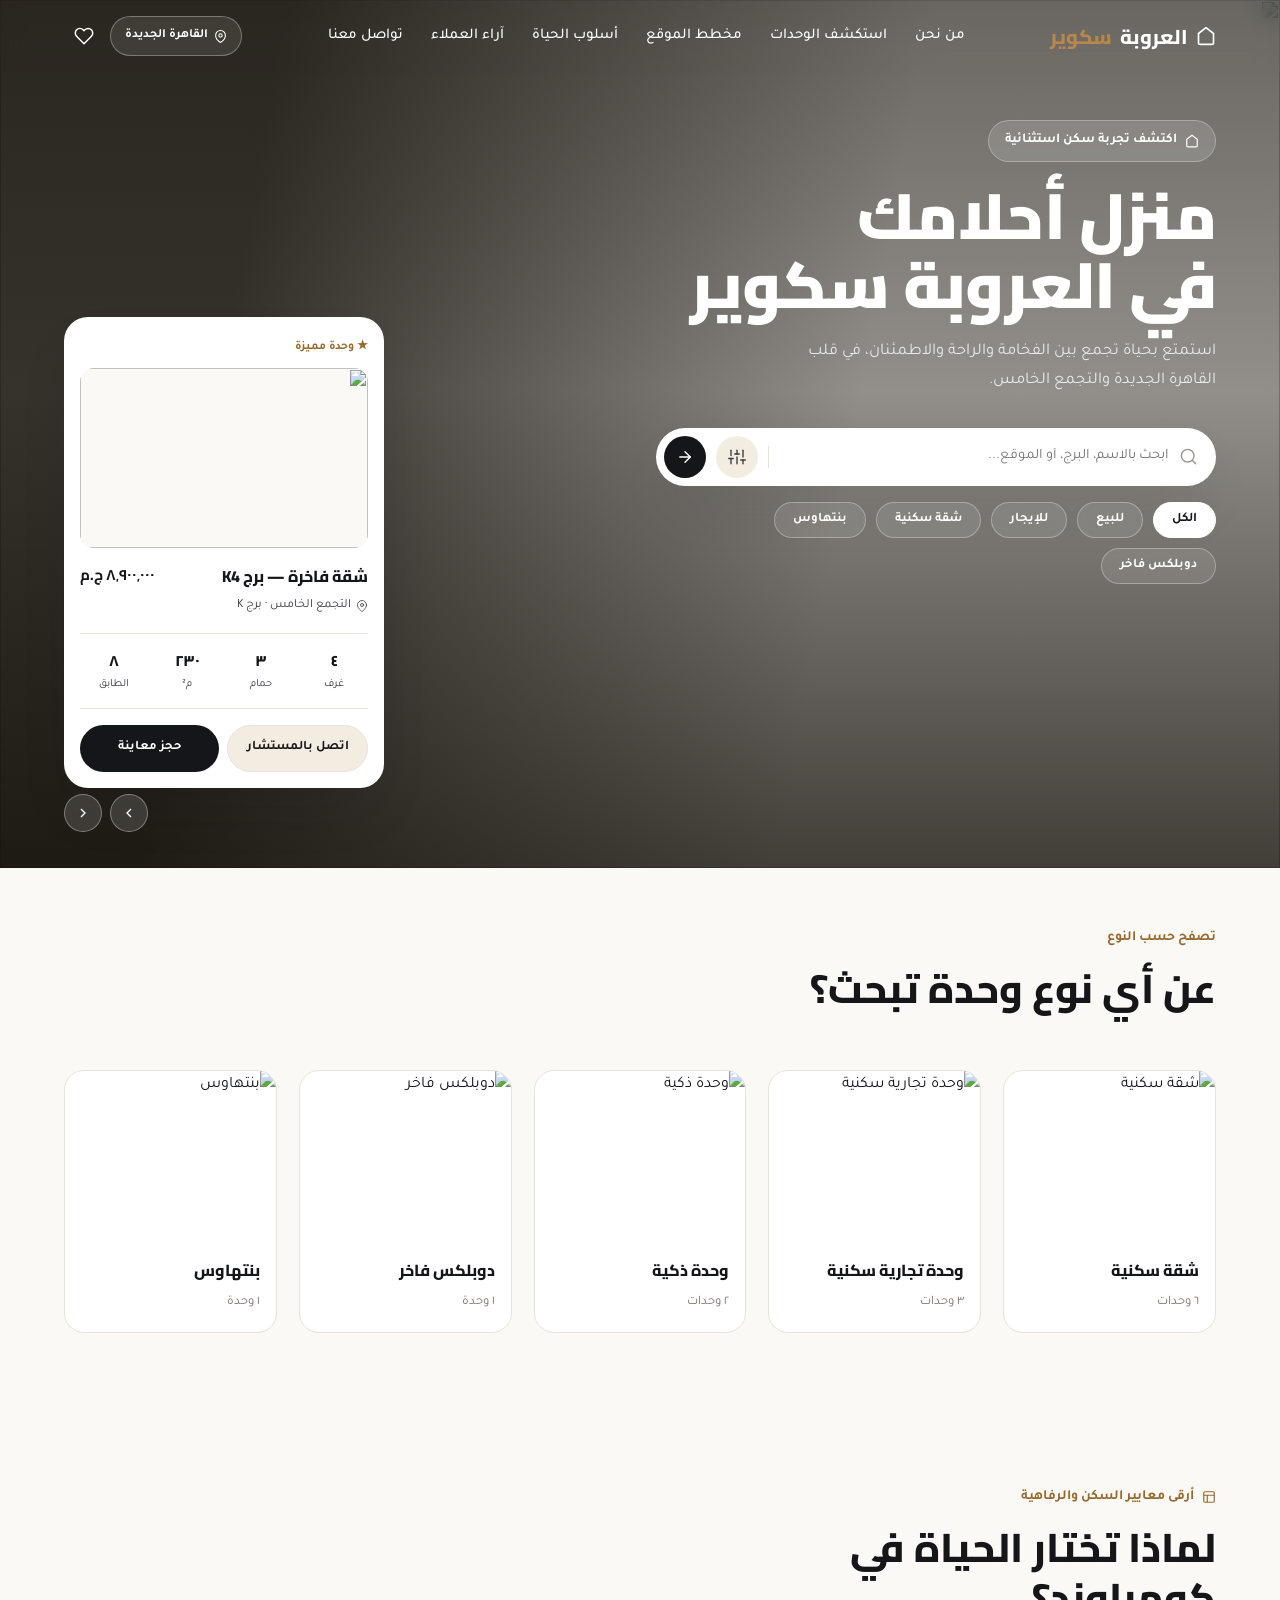
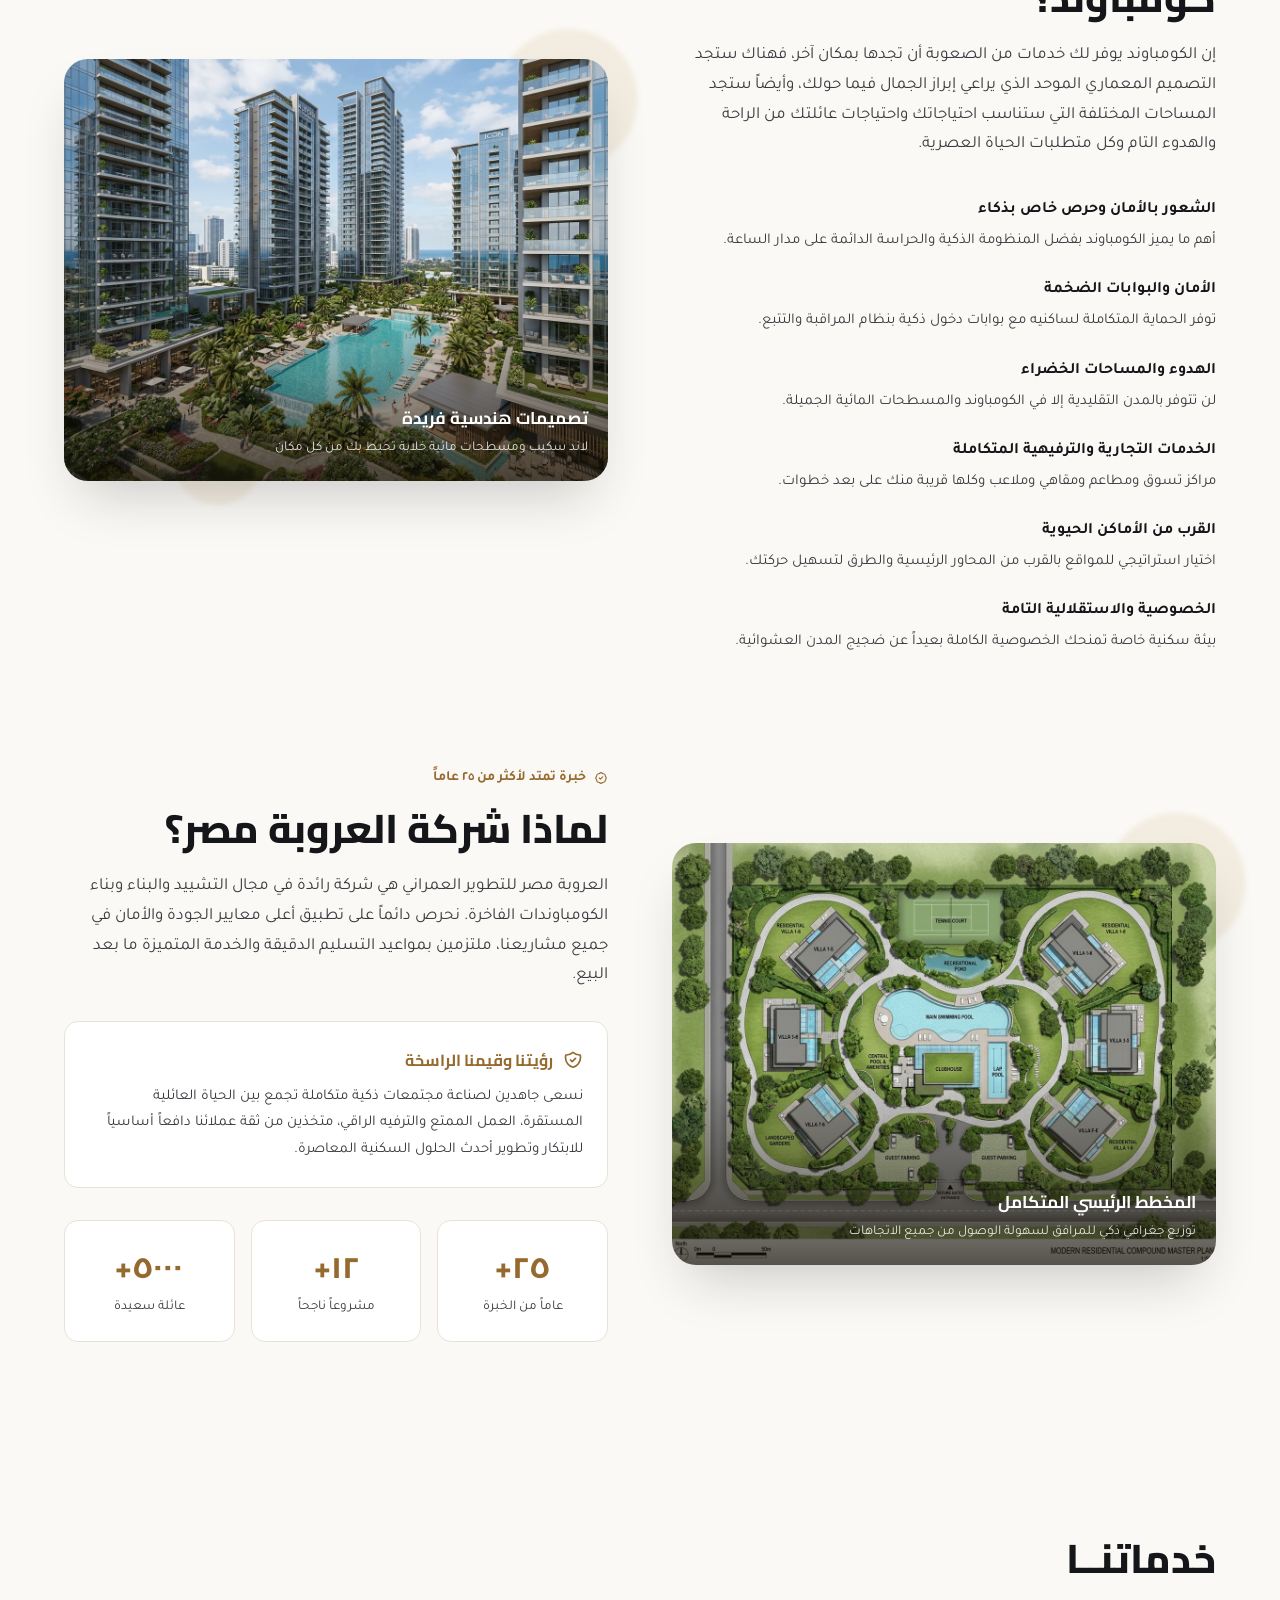
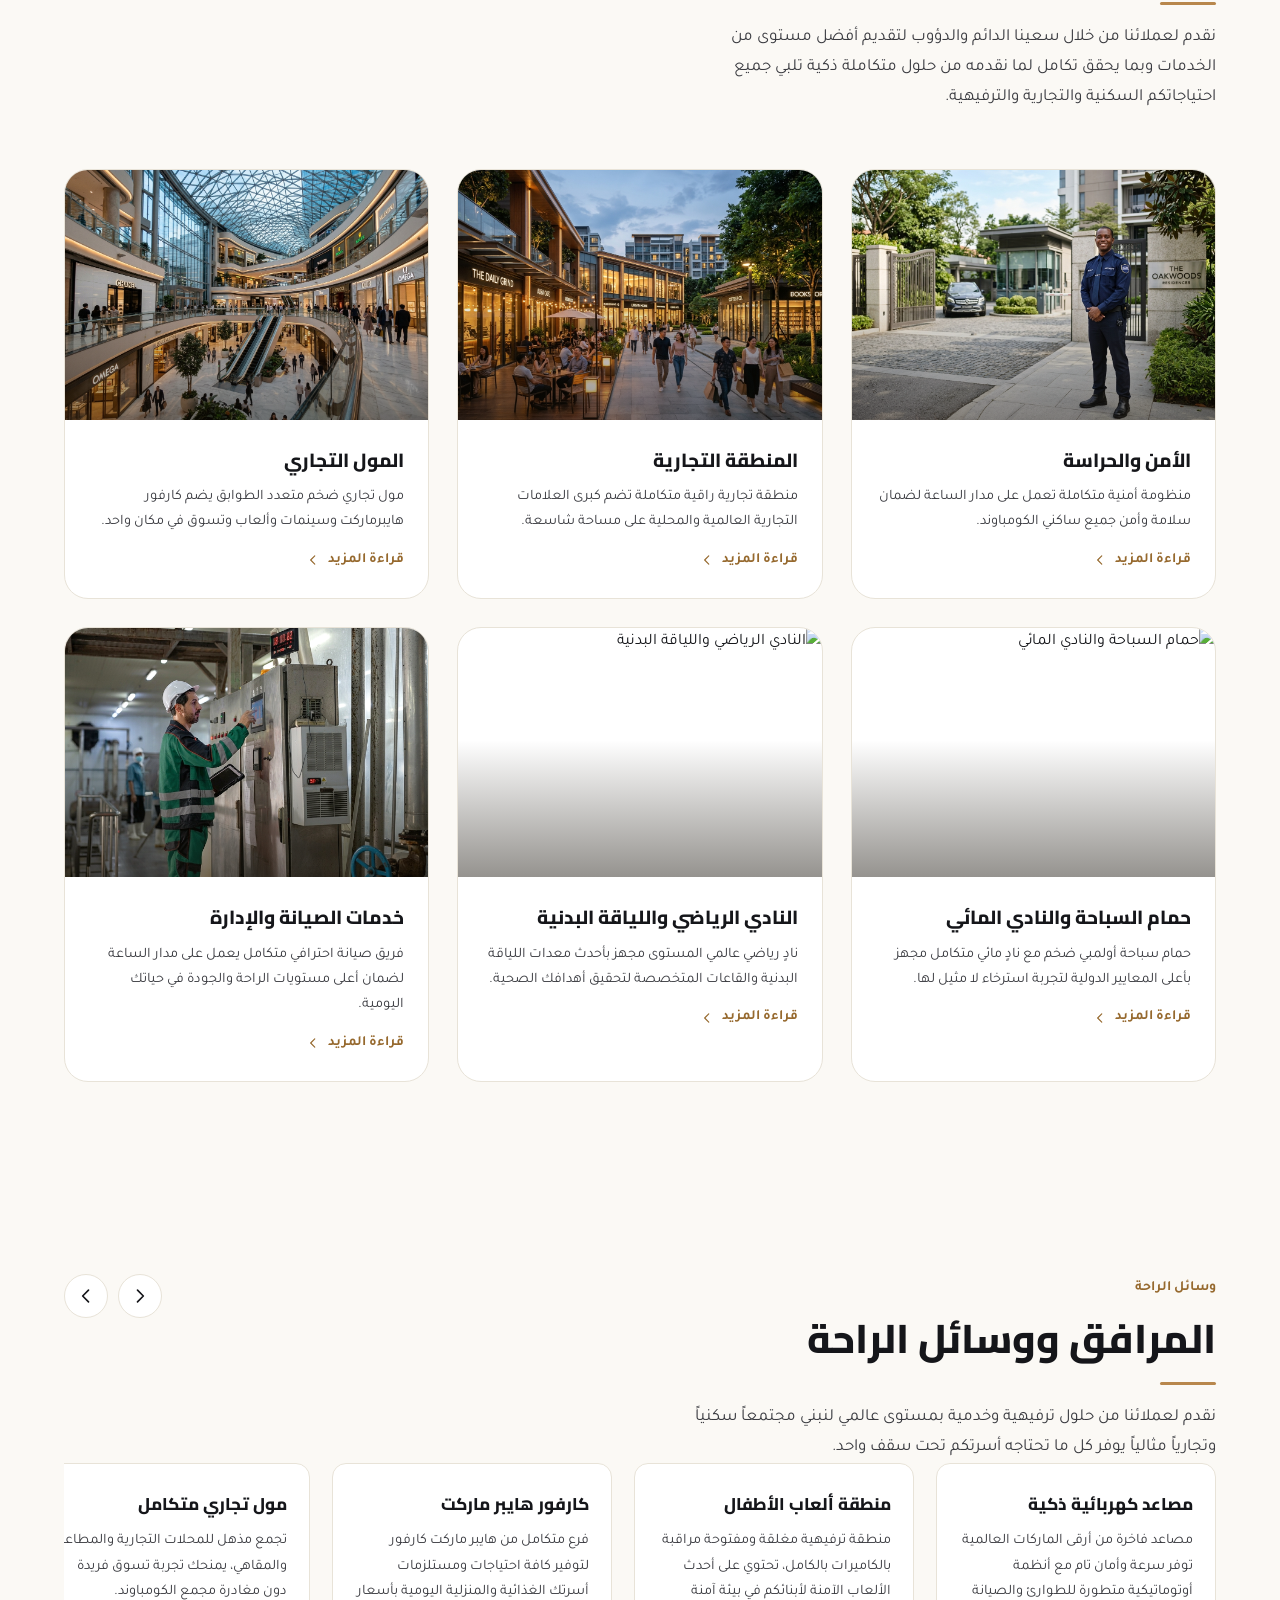
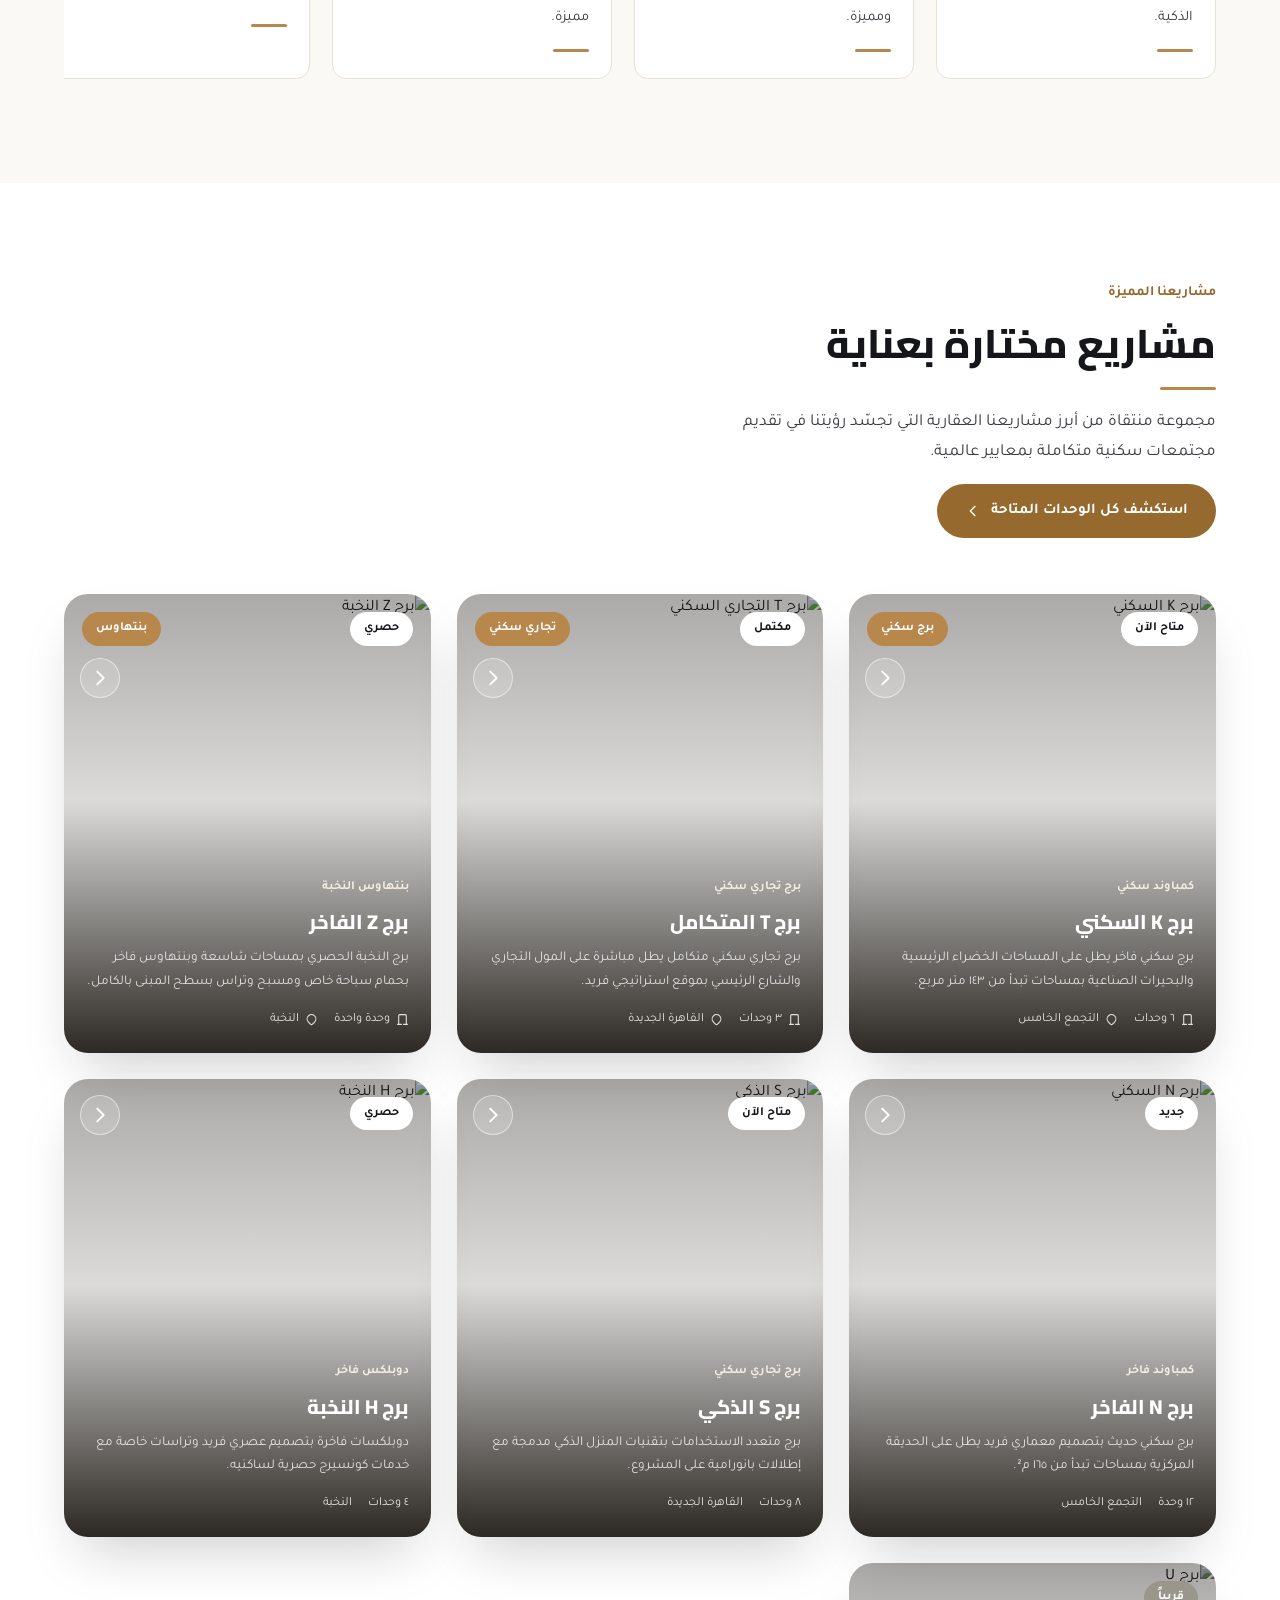
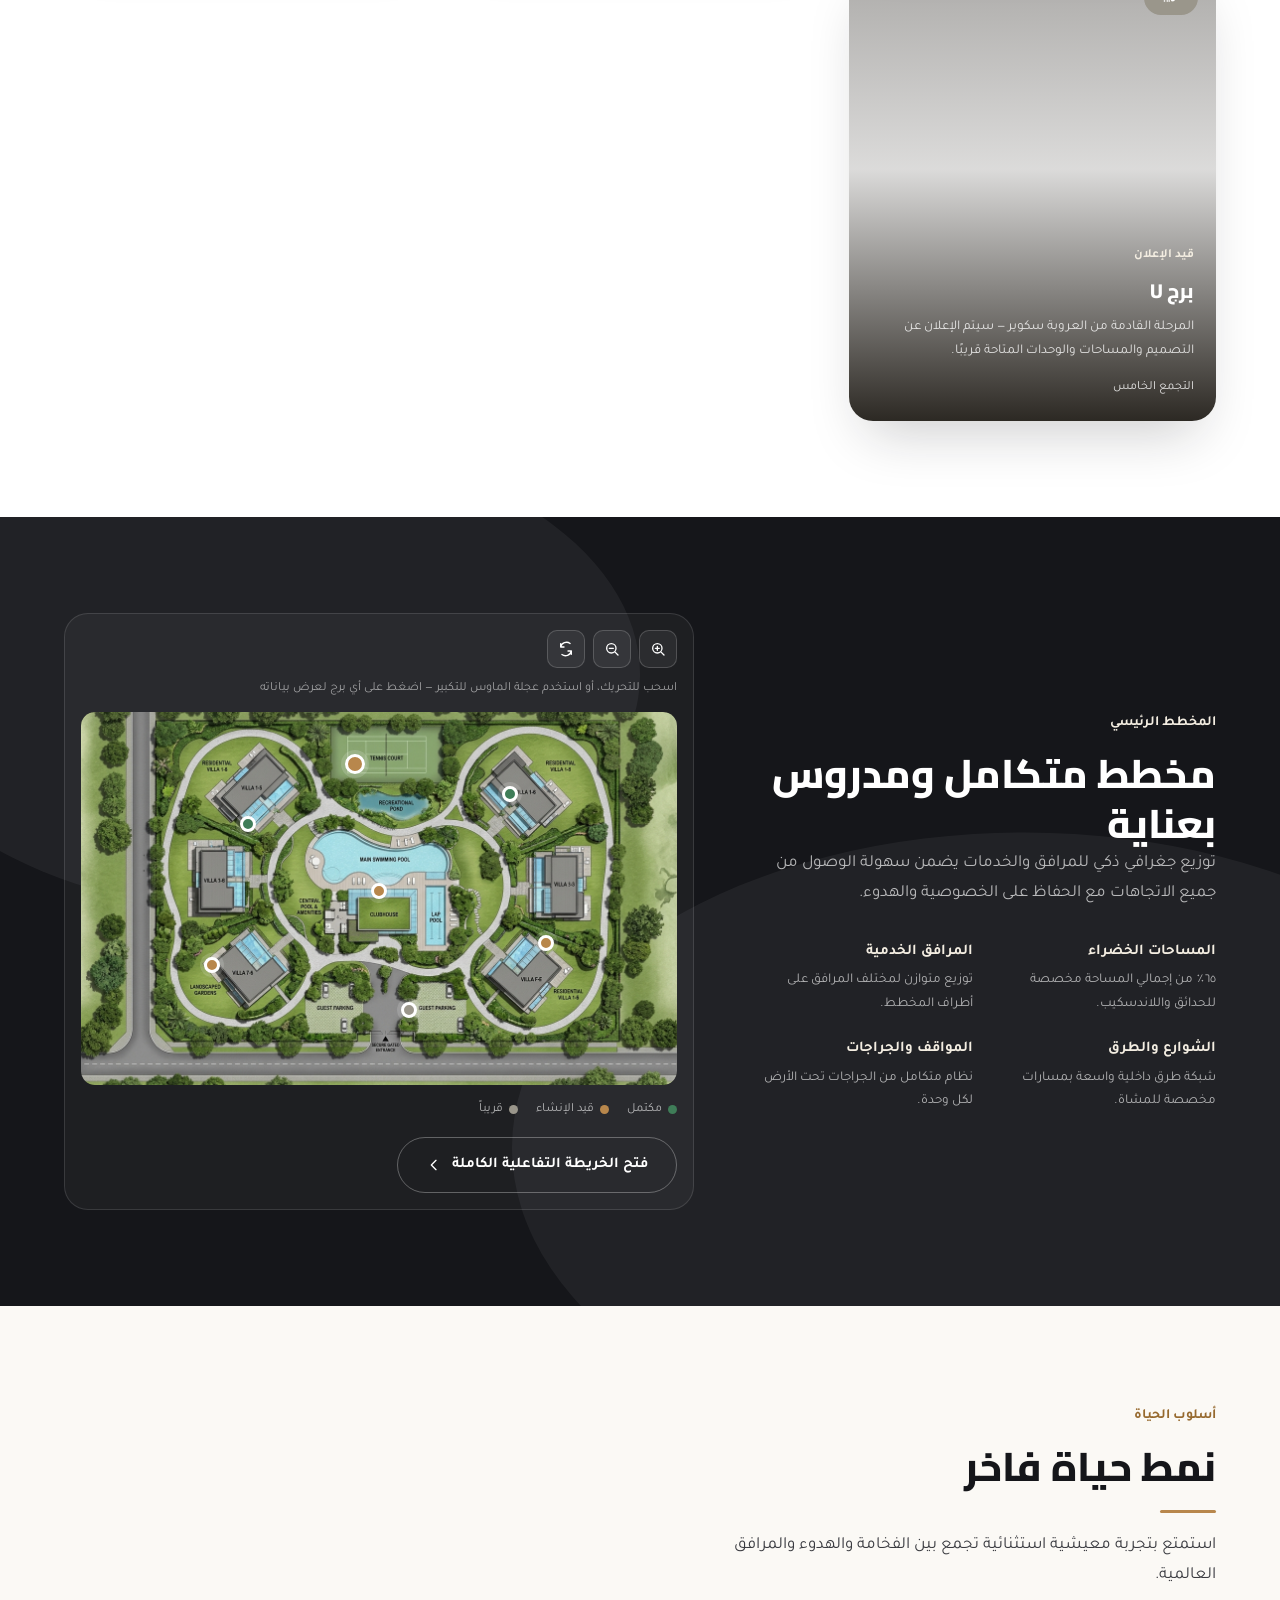
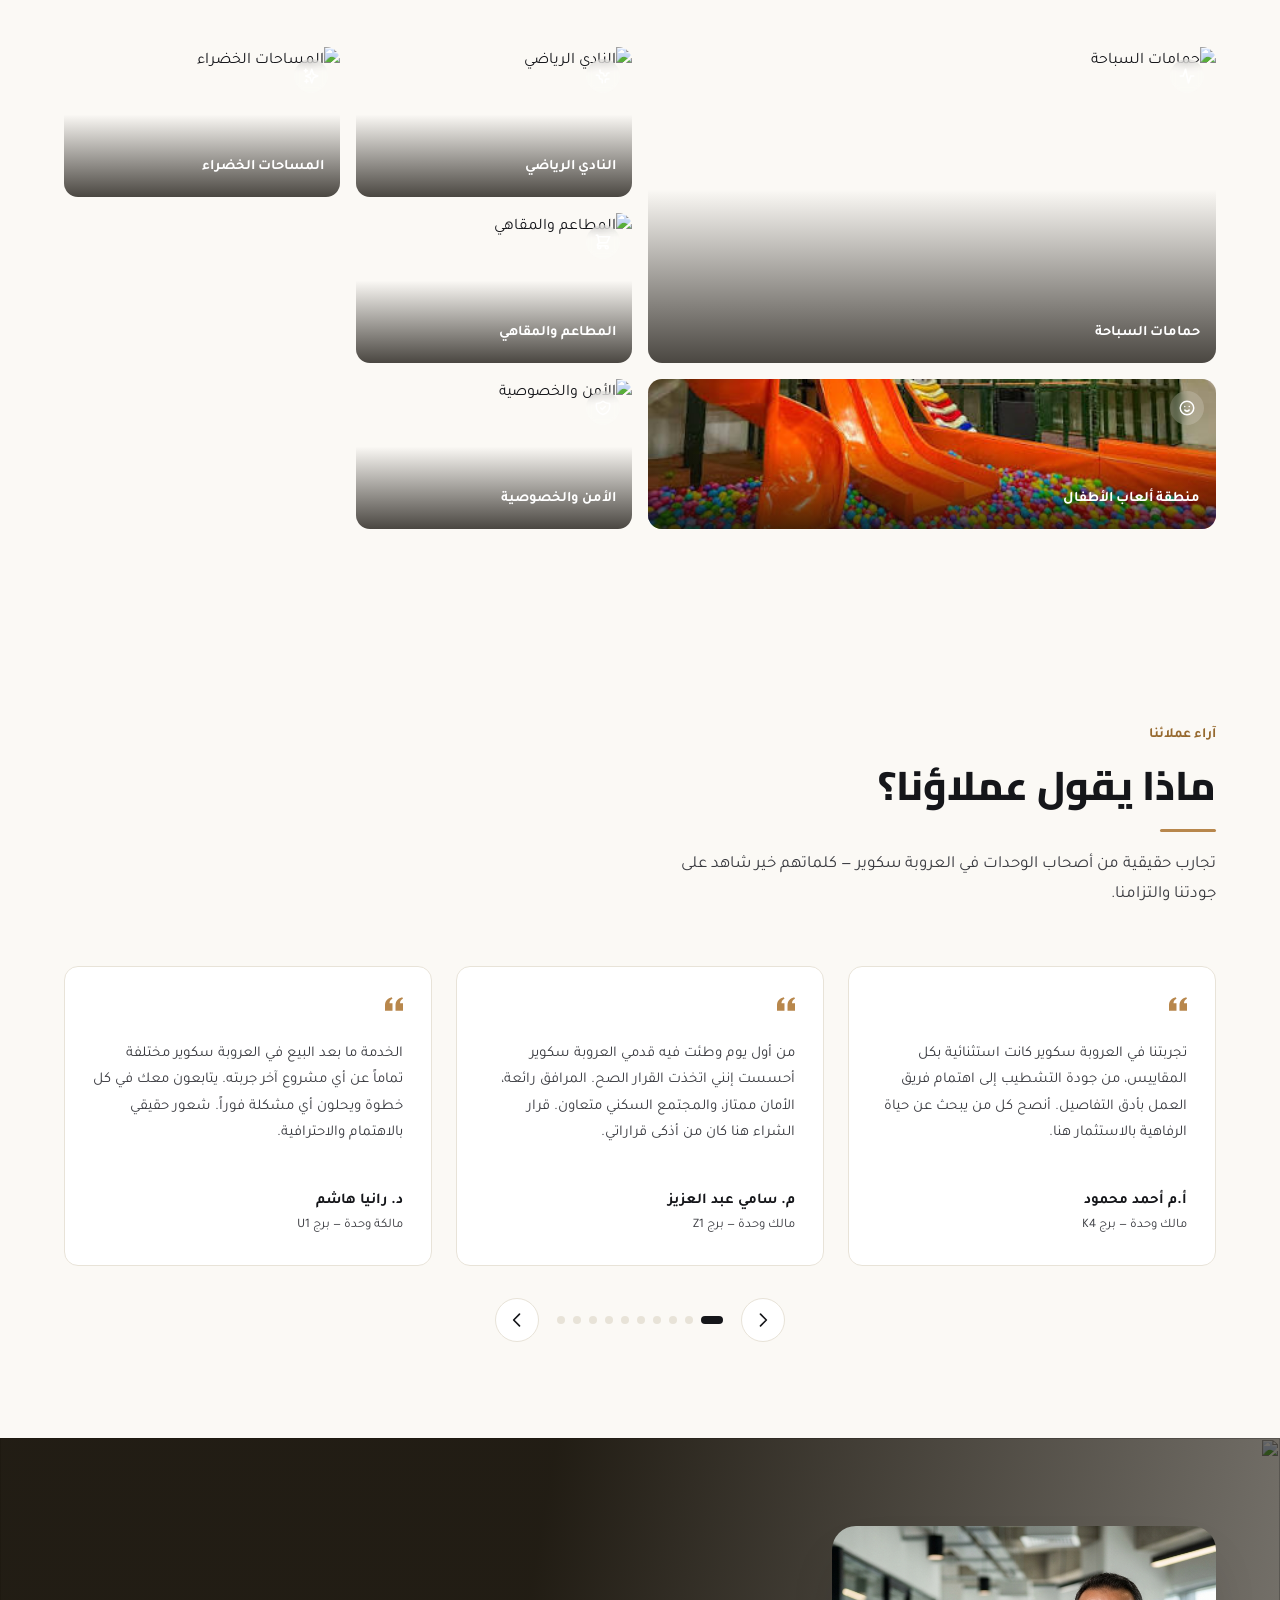
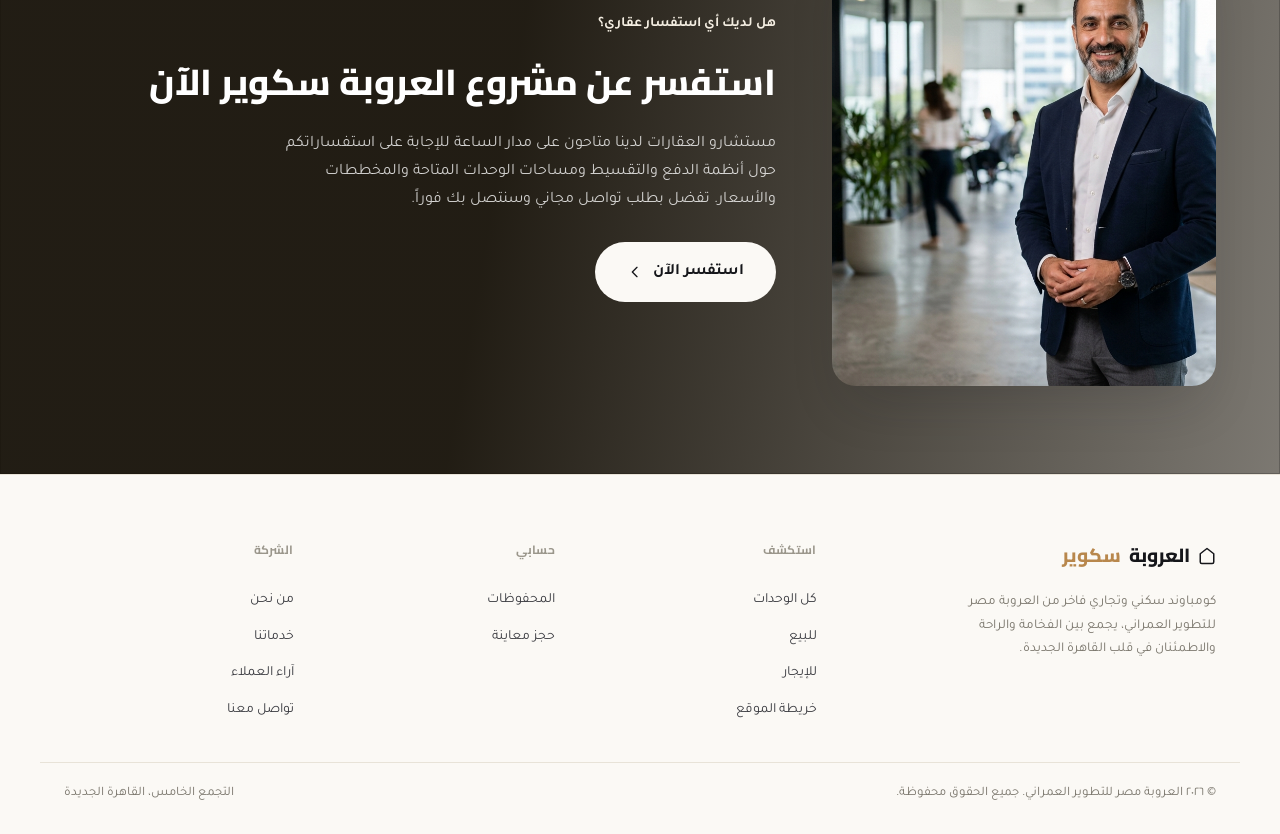
==== commit 1b219dda: "Add files via upload" ====
--- a/index.html
+++ b/index.html
@@ -3,12 +3,12 @@
 <head>
 <meta charset="UTF-8">
 <meta name="viewport" content="width=device-width, initial-scale=1.0">
-<title>العروبة سكوير | كمبوند العروبة مصر للتطوير العمراني</title>
-<meta name="description" content="العروبة سكوير — كمبوند سكني وتجاري متكامل من العروبة مصر للتطوير العمراني، يجمع بين التصميم الفاخر والمرافق العالمية والخصوصية التامة.">
+<title>العروبة سكوير | كومباوند العروبة مصر للتطوير العمراني</title>
+<meta name="description" content="العروبة سكوير — كومباوند سكني وتجاري متكامل من العروبة مصر للتطوير العمراني، يجمع بين التصميم الفاخر والمرافق العالمية والخصوصية التامة.">
 <link rel="preconnect" href="https://fonts.googleapis.com">
 <link rel="preconnect" href="https://fonts.gstatic.com" crossorigin>
 <link href="https://fonts.googleapis.com/css2?family=Cairo:wght@700;800;900&family=Tajawal:wght@400;500;700&display=swap" rel="stylesheet">
-<link rel="icon" href="data:image/svg+xml,%3Csvg xmlns='http://www.w3.org/2000/svg' viewBox='0 0 24 24'%3E%3Crect width='24' height='24' rx='6' fill='%23A8813C'/%3E%3Ctext x='12' y='17' font-size='13' fill='white' text-anchor='middle' font-family='Arial,sans-serif' font-weight='700'%3Eع%3C/text%3E%3C/svg%3E">
+<link rel="icon" href="data:image/svg+xml,%3Csvg xmlns='http://www.w3.org/2000/svg' viewBox='0 0 24 24'%3E%3Crect width='24' height='24' rx='6' fill='%23B8874C'/%3E%3Ctext x='12' y='17' font-size='13' fill='white' text-anchor='middle' font-family='Arial,sans-serif' font-weight='700'%3Eع%3C/text%3E%3C/svg%3E">
 <link rel="stylesheet" href="css/style.css">
 </head>
 <body>
@@ -460,7 +460,7 @@
           <div class="project-card__body">
             <div class="project-card__type">برج تجاري سكني</div>
             <h3 class="project-card__title">برج T المتكامل</h3>
-            <p class="project-card__desc">برج سكني تجاري متكامل يطل مباشرة على المول التجاري والشارع الرئيسي بموقع استراتيجي فريد.</p>
+            <p class="project-card__desc">برج تجاري سكني متكامل يطل مباشرة على المول التجاري والشارع الرئيسي بموقع استراتيجي فريد.</p>
             <div class="project-card__meta">
               <span class="project-card__meta-item"><svg width="13" height="13" fill="none" viewBox="0 0 24 24" stroke="currentColor" stroke-width="2"><path stroke-linecap="round" stroke-linejoin="round" d="M19 21V5a2 2 0 00-2-2H7a2 2 0 00-2 2v16m14 0h2m-2 0h-5m-9 0H3m2 0h5"></path></svg> ٣ وحدات</span>
               <span class="project-card__meta-item"><svg width="13" height="13" fill="none" viewBox="0 0 24 24" stroke="currentColor" stroke-width="2"><path stroke-linecap="round" stroke-linejoin="round" d="M17.657 16.657L13.414 20.9a1.998 1.998 0 01-2.827 0l-4.244-4.243a8 8 0 1111.314 0z"></path></svg> القاهرة الجديدة</span>
@@ -519,6 +519,17 @@
             <div class="project-card__meta"><span class="project-card__meta-item">٤ وحدات</span><span class="project-card__meta-item">النخبة</span></div>
           </div>
         </article>
+        <article class="project-card project-card--soon" data-reveal="" data-reveal-delay="400">
+          <div class="project-card__image"><img src="https://images.unsplash.com/photo-1486325212027-8081e485255e?auto=format&fit=crop&w=900&q=80" alt="برج U" loading="lazy"></div>
+          <div class="project-card__overlay"></div>
+          <span class="project-card__badge">قريباً</span>
+          <div class="project-card__body">
+            <div class="project-card__type">قيد الإعلان</div>
+            <h3 class="project-card__title">برج U</h3>
+            <p class="project-card__desc">المرحلة القادمة من العروبة سكوير — سيتم الإعلان عن التصميم والمساحات والوحدات المتاحة قريبًا.</p>
+            <div class="project-card__meta"><span class="project-card__meta-item">التجمع الخامس</span></div>
+          </div>
+        </article>
       </div>
     </div>
   </section>
@@ -697,7 +708,7 @@
             <div class="testimonial-card__author">
               <div>
                 <div class="testimonial-card__name">أ. كريم طارق</div>
-                <div class="testimonial-card__role">مالك وحدة — برجا T1 و S2</div>
+                <div class="testimonial-card__role">مالك وحدة — برجَي T1 وS2</div>
               </div>
             </div>
           </div>
@@ -723,7 +734,7 @@
             <div class="testimonial-card__author">
               <div>
                 <div class="testimonial-card__name">م. طارق مصطفى</div>
-                <div class="testimonial-card__role">مالك وحدة — برجا K1 و K3</div>
+                <div class="testimonial-card__role">مالك وحدة — برجَي K1 وK3</div>
               </div>
             </div>
           </div>
@@ -758,7 +769,7 @@
             <div class="testimonial-card__quote">
               <svg width="18" height="18" fill="currentColor" viewBox="0 0 24 24"><path d="M14.017 21v-7.391c0-5.704 3.731-9.57 8.983-10.609l.995 2.151c-2.432.917-3.995 3.293-3.995 5.849h4v10h-9.983zm-14.017 0v-7.391c0-5.704 3.748-9.57 9-10.609l.996 2.151c-2.433.917-3.996 3.293-3.996 5.849h3.983v10h-9.983z"></path></svg>
             </div>
-            <p class="testimonial-card__text">أكثر ما أعجبني هو الاهتمام بالتفاصيل داخل الكمبوند؛ المساحات الخضراء، أماكن الجلوس، وتنظيم حركة السيارات. أشعر بالراحة والخصوصية في كل مرة أزور فيها المشروع.</p>
+            <p class="testimonial-card__text">أكثر ما أعجبني هو الاهتمام بالتفاصيل داخل الكومباوند؛ المساحات الخضراء، أماكن الجلوس، وتنظيم حركة السيارات. أشعر بالراحة والخصوصية في كل مرة أزور فيها المشروع.</p>
             <div class="testimonial-card__author">
               <div>
                 <div class="testimonial-card__name">أ. سارة رمضان</div>
@@ -788,7 +799,7 @@
             <div class="testimonial-card__author">
               <div>
                 <div class="testimonial-card__name">أ. هيثم محمود</div>
-                <div class="testimonial-card__role">مالك وحدة — برجا K4 و K2</div>
+                <div class="testimonial-card__role">مالك وحدة — برجَي K4 وK2</div>
               </div>
             </div>
           </div>
@@ -851,7 +862,7 @@
         <svg width="18" height="18" viewBox="0 0 24 24" fill="none" stroke="currentColor" stroke-width="2"><path stroke-linecap="round" stroke-linejoin="round" d="M3 9l9-7 9 7v11a2 2 0 0 1-2 2H5a2 2 0 0 1-2-2z"></path></svg>
         العروبة <span>سكوير</span>
       </a>
-      <p class="site-footer__tagline">كمبوند سكني وتجاري فاخر من العروبة مصر للتطوير العمراني، يجمع بين الفخامة والراحة والاطمئنان في قلب القاهرة الجديدة.</p>
+      <p class="site-footer__tagline">كومباوند سكني وتجاري فاخر من العروبة مصر للتطوير العمراني، يجمع بين الفخامة والراحة والاطمئنان في قلب القاهرة الجديدة.</p>
     </div>
     <div class="site-footer__col">
       <h4>استكشف</h4>
--- a/css/style.css
+++ b/css/style.css
@@ -762,6 +762,8 @@
   display:inline-flex; align-items:center; gap:6px;
   font-size:12.5px; color:rgba(255,255,255,.85);
 }
+.project-card--soon .project-card__image img{ filter:grayscale(.55) brightness(.85); }
+.project-card--soon .project-card__badge{ background:var(--muted-2); color:#fff; }
 
 @media (max-width:1000px){ .projects__grid{ grid-template-columns:1fr 1fr; } }
 @media (max-width:640px){ .projects__grid{ grid-template-columns:1fr; } }
@@ -1124,6 +1126,53 @@
   padding:22px;
   position:sticky; top:104px;
 }
+.quick-filters{
+  display:flex; align-items:center; justify-content:space-between; gap:16px;
+  flex-wrap:wrap;
+  padding-block:24px;
+  border-bottom:1px solid var(--line);
+}
+.seg{
+  display:inline-flex; padding:4px; gap:2px;
+  background:var(--sand); border-radius:999px;
+}
+.seg button{
+  border:none; background:none;
+  padding:9px 20px; border-radius:999px;
+  font-size:13.5px; font-weight:700; color:var(--ink-soft);
+  transition:background .2s, color .2s;
+}
+.seg button.is-active{ background:var(--ink); color:#fff; }
+
+.filters-card__head{ display:flex; align-items:center; justify-content:space-between; margin-bottom:18px; }
+.filters-card__head-actions{ display:flex; align-items:center; gap:10px; }
+.filters-clear{
+  font-size:12.5px; font-weight:700; color:var(--ink-soft);
+  text-decoration:underline; text-underline-offset:2px;
+  background:none; border:none;
+}
+.filters-clear:hover{ color:var(--ink); }
+.filter-group__label{ font-size:13px; font-weight:700; color:var(--ink-soft); margin-bottom:8px; }
+.filters-apply-mobile{ display:none; margin-top:6px; }
+
+.pill-toggle-row{ display:flex; gap:8px; flex-wrap:wrap; }
+.pill-toggle{
+  border:1px solid var(--line);
+  background:var(--surface); color:var(--ink-soft);
+  padding:8px 14px; border-radius:999px;
+  font-size:13px; font-weight:600;
+  transition:background .2s, border-color .2s, color .2s;
+}
+.pill-toggle:hover{ border-color:var(--line-strong); }
+.pill-toggle.is-active{ background:var(--ink); border-color:var(--ink); color:#fff; }
+
+.units-toolbar__right{ display:flex; align-items:center; gap:12px; }
+.sort-select{
+  border:1px solid var(--line); border-radius:10px;
+  padding:9px 14px; font-family:inherit; font-size:13.5px;
+  background:var(--surface); color:var(--ink);
+}
+
 .filters-card__title{ font-family:"Cairo",sans-serif; font-weight:800; font-size:16px; margin-bottom:18px; }
 .filter-group{ margin-bottom:20px; }
 .filter-group label{ display:block; font-size:13px; font-weight:700; color:var(--ink-soft); margin-bottom:8px; }
@@ -1273,6 +1322,7 @@
   }
   .filters-card.is-open{ transform:translateY(0); }
   .filters-close{ display:flex; }
+  .filters-apply-mobile{ display:flex; }
   .filters-fab{ display:flex; }
   .units-grid{ grid-template-columns:1fr 1fr; }
 }
@@ -1303,7 +1353,9 @@
   display:inline-flex; align-items:center; gap:8px;
   border:1px solid var(--line); border-radius:999px;
   padding:9px 18px; font-size:13.5px; font-weight:700; color:var(--ink-soft);
-}
+  transition:border-color .2s, color .2s;
+}
+.ud-fav:hover{ border-color:var(--line-strong); color:var(--ink); }
 .ud-fav.is-fav{ color:var(--danger); border-color:var(--danger); }
 .ud-fav.is-fav svg{ fill:var(--danger); }
 
@@ -1312,8 +1364,9 @@
   margin-top:26px; border-radius:var(--radius-lg); overflow:hidden;
   height:420px;
 }
-.gh-main{ position:relative; cursor:pointer; }
-.gh-main img{ width:100%; height:100%; object-fit:cover; }
+.gh-main{ position:relative; cursor:pointer; overflow:hidden; }
+.gh-main img{ width:100%; height:100%; object-fit:cover; transition:transform .4s; }
+.gh-main:hover img{ transform:scale(1.04); }
 .gh-count{
   position:absolute; bottom:16px; inset-inline-start:16px;
   background:rgba(20,15,6,.7); color:#fff;
@@ -1338,9 +1391,12 @@
 .amenity{
   display:flex; flex-direction:column; align-items:center; gap:8px;
   text-align:center; background:var(--cream); border:1px solid var(--line);
-  border-radius:12px; padding:16px 8px; color:var(--gold-deep); font-size:12.5px; font-weight:600;
-}
+  border-radius:12px; padding:16px 8px; color:var(--ink); font-size:12.5px; font-weight:600;
+  transition:border-color .2s, transform .2s;
+}
+.amenity:hover{ border-color:var(--line-strong); transform:translateY(-2px); }
 .amenity svg{ color:var(--ink); }
+@media (max-width:480px){ .amenities-grid{ grid-template-columns:repeat(2,1fr); } }
 table.info-table{ width:100%; border-collapse:collapse; }
 table.info-table td{ padding:11px 4px; border-bottom:1px solid var(--line); font-size:14px; }
 table.info-table td:first-child{ color:var(--ink-soft); width:45%; }
@@ -1391,6 +1447,7 @@
    وحدات مشابهة
    ========================================================= */
 .similar-units{ padding-block:56px; border-top:1px solid var(--line); }
+.similar-units .section-header{ margin-bottom:28px; }
 .similar-units__grid{ display:grid; grid-template-columns:repeat(3,1fr); gap:22px; margin-top:24px; }
 @media (max-width:900px){ .similar-units__grid{ grid-template-columns:1fr 1fr; } }
 @media (max-width:640px){ .similar-units__grid{ grid-template-columns:1fr; } }
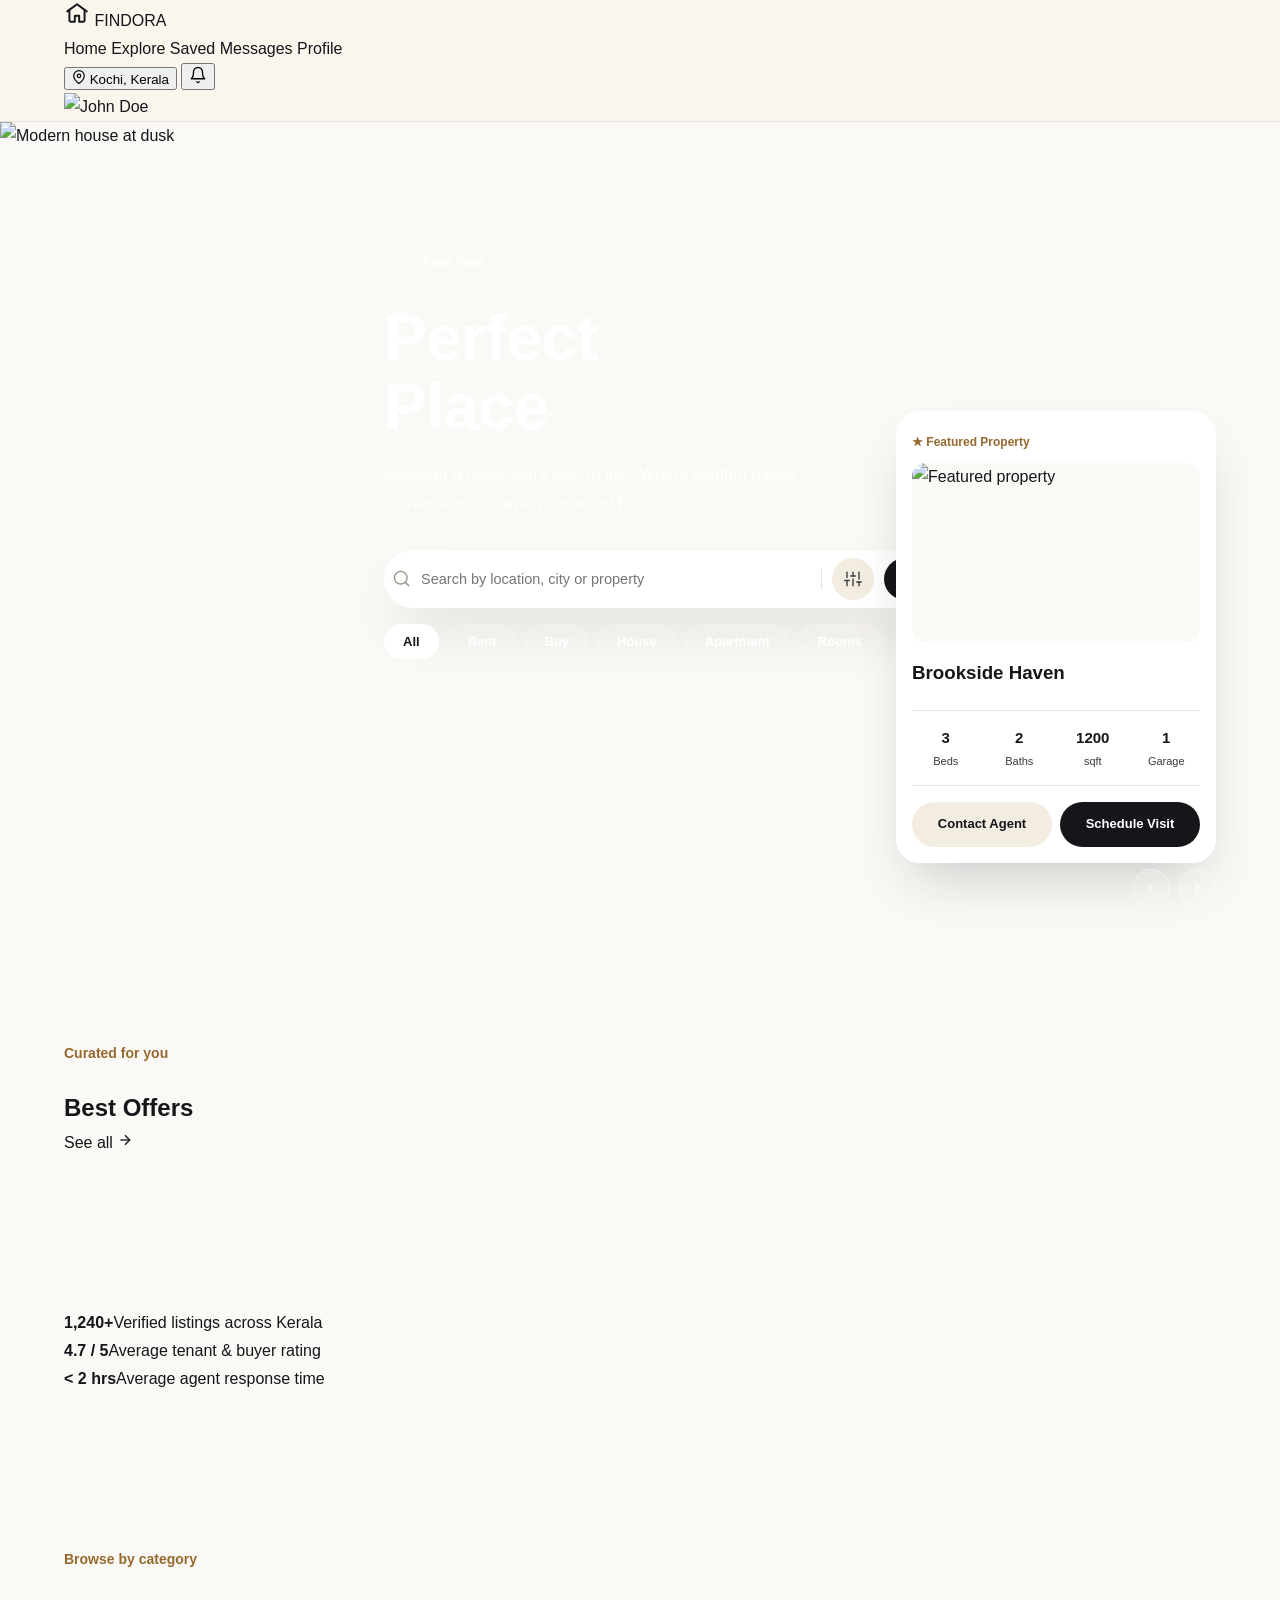
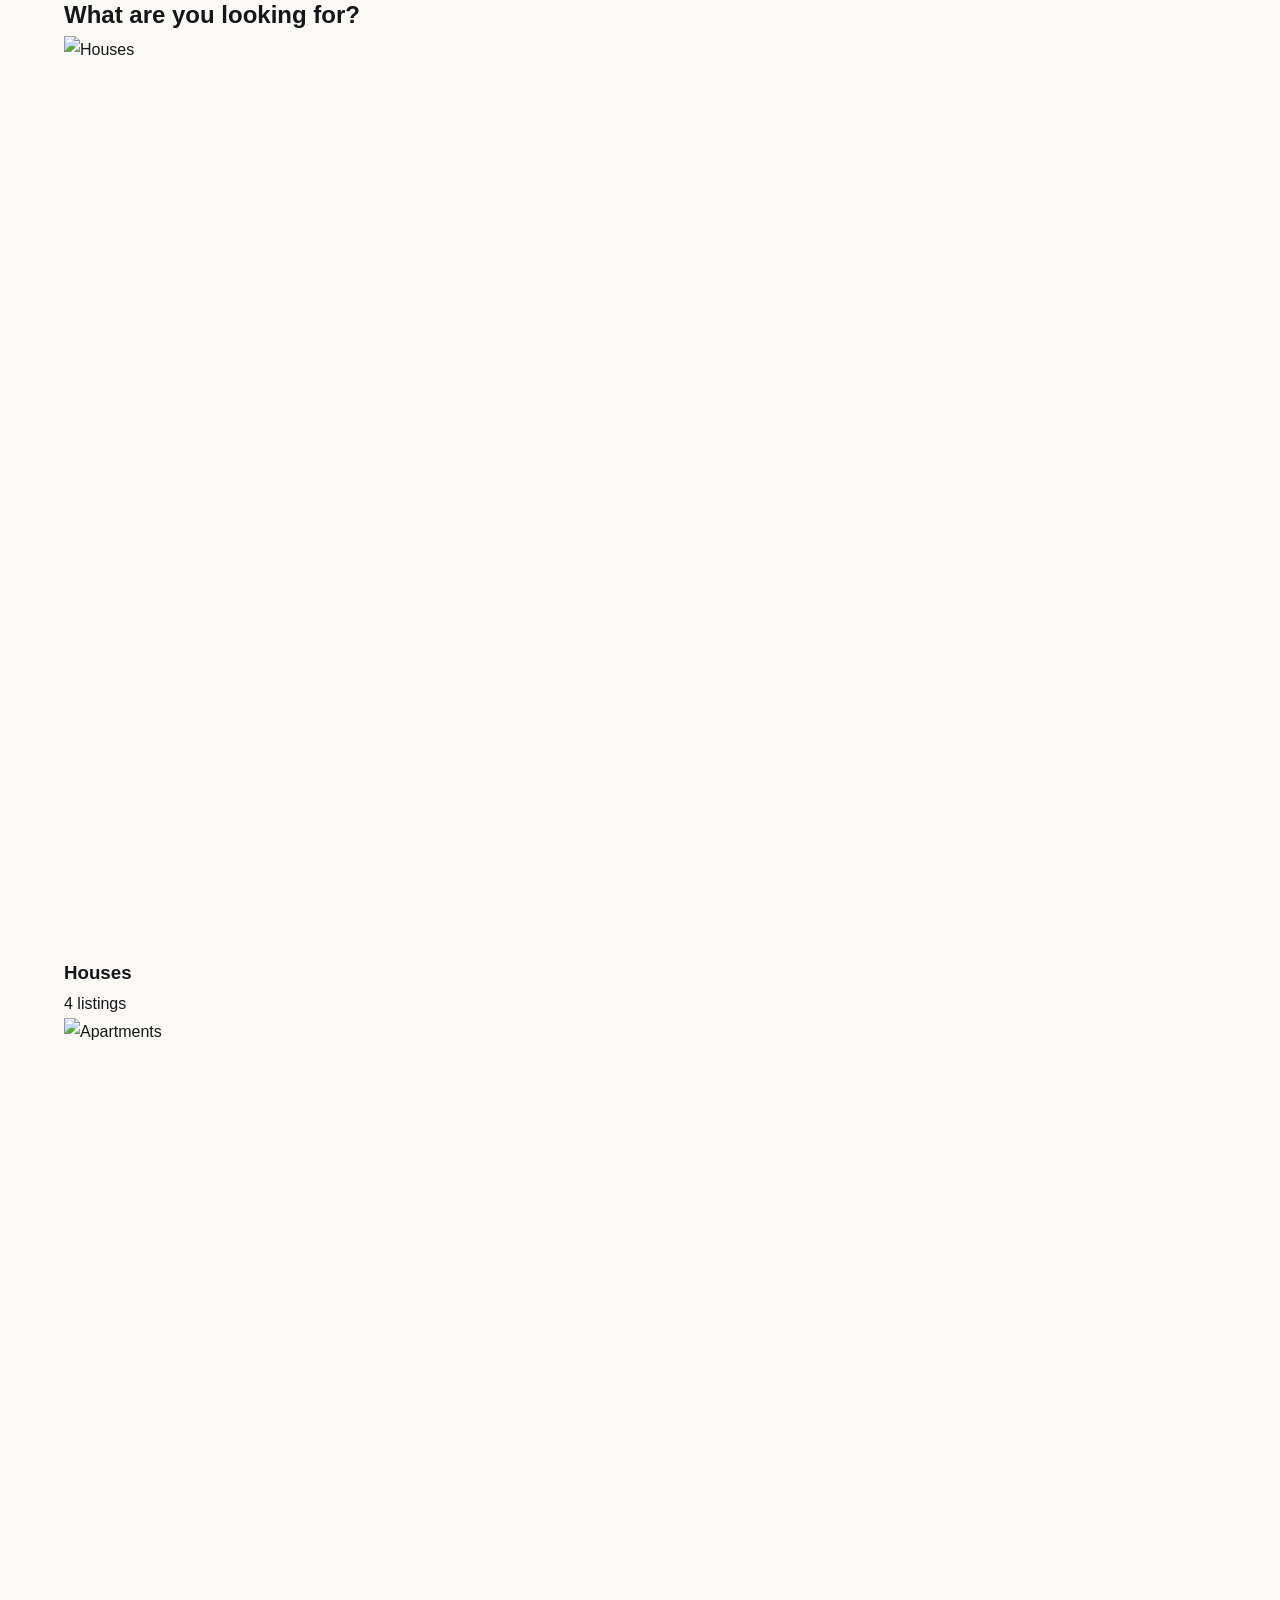
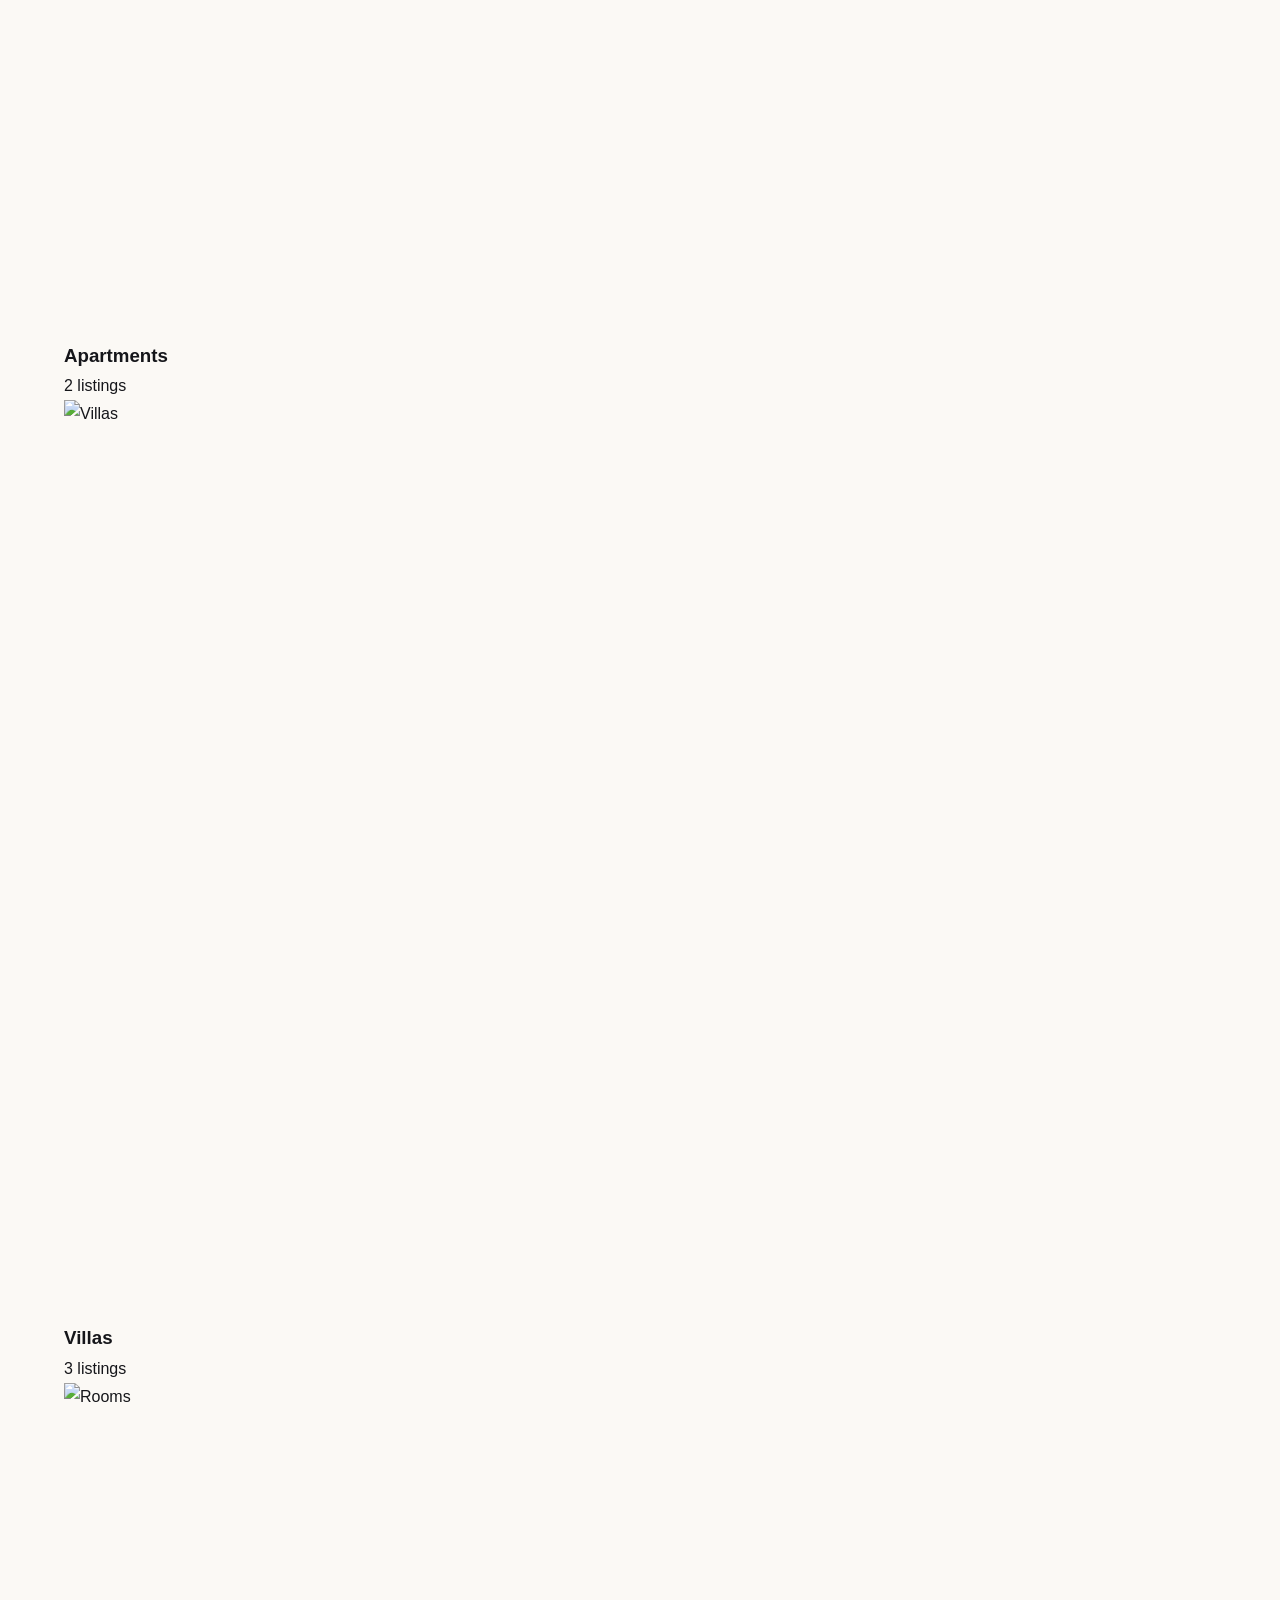
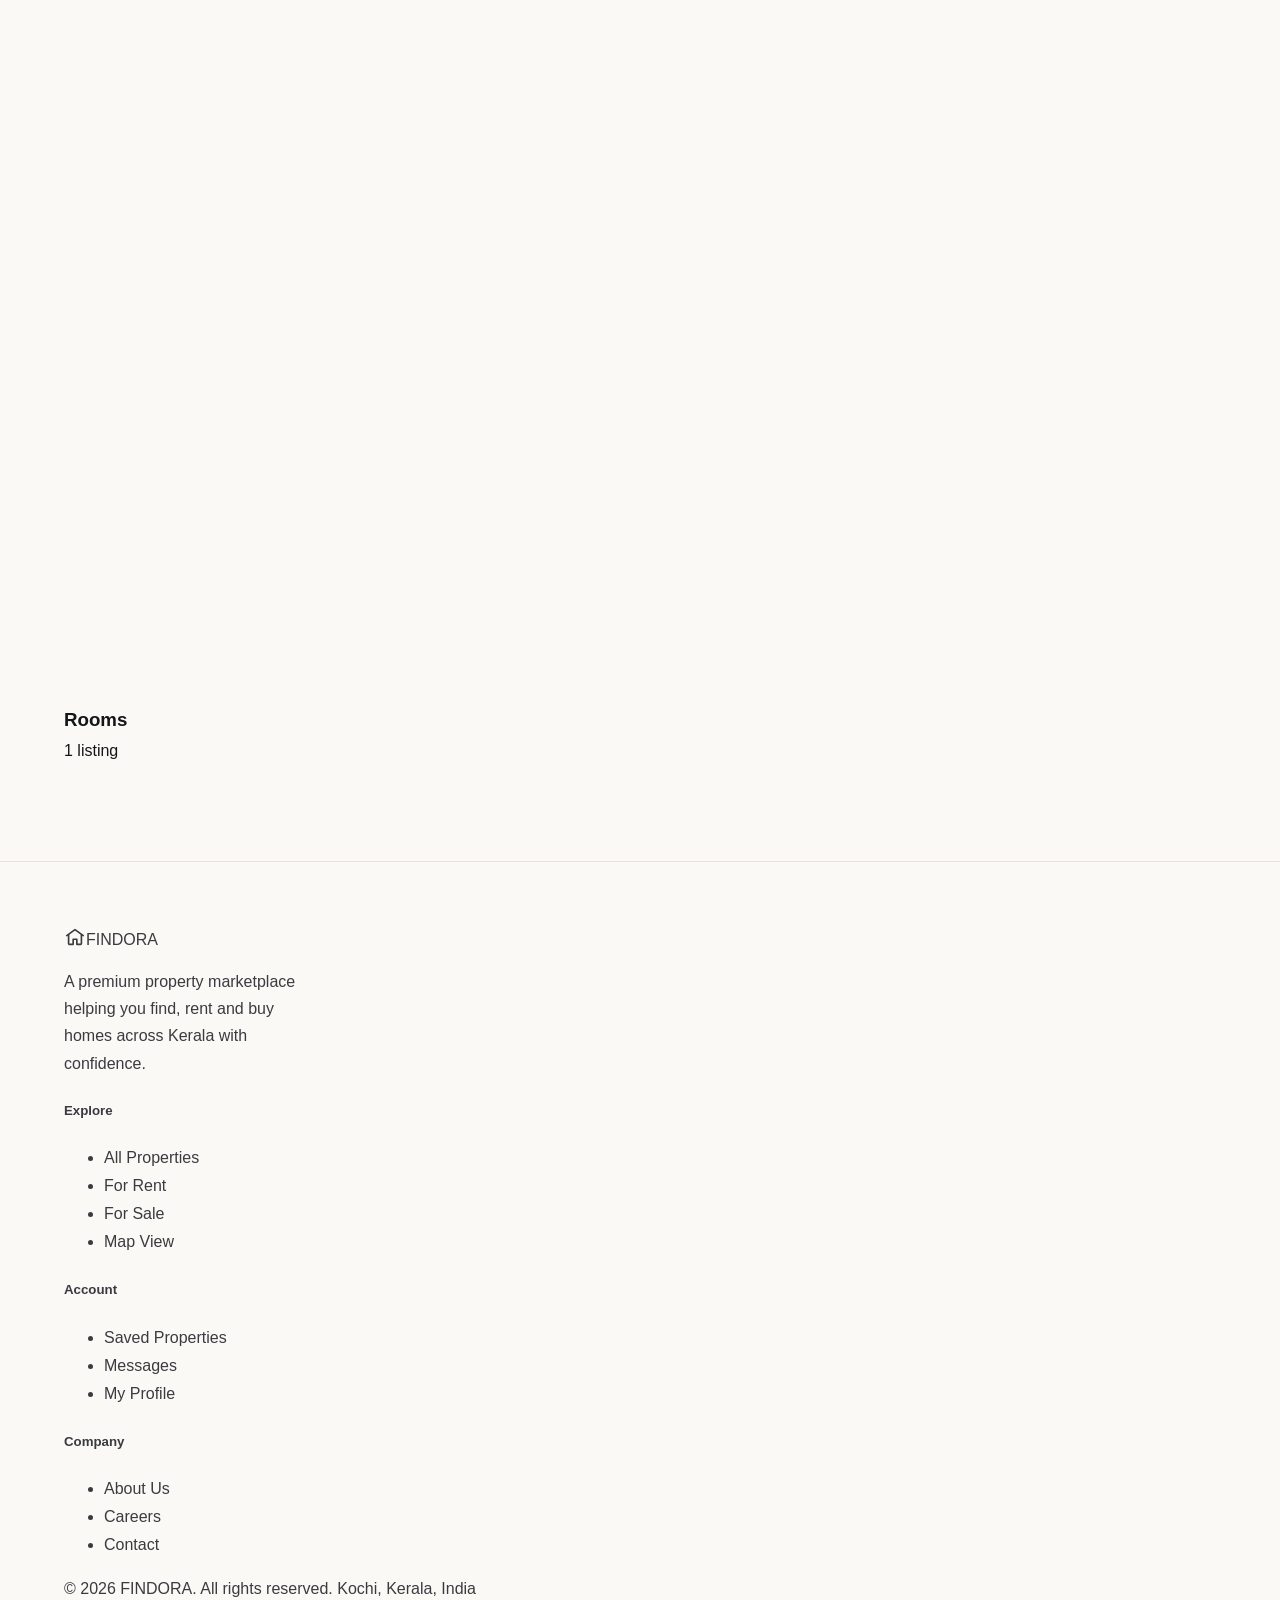
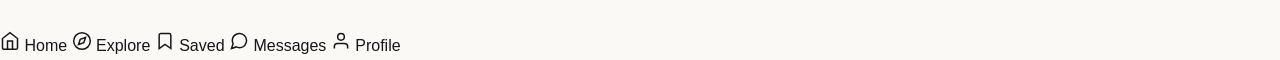
==== commit 8a4861f1: "Add files via upload" ====
--- a/index.html
+++ b/index.html
@@ -1,896 +1,224 @@
 <!DOCTYPE html>
-<html lang="ar" dir="rtl">
+<html lang="en">
 <head>
 <meta charset="UTF-8">
 <meta name="viewport" content="width=device-width, initial-scale=1.0">
-<title>العروبة سكوير | كومباوند العروبة مصر للتطوير العمراني</title>
-<meta name="description" content="العروبة سكوير — كومباوند سكني وتجاري متكامل من العروبة مصر للتطوير العمراني، يجمع بين التصميم الفاخر والمرافق العالمية والخصوصية التامة.">
-<link rel="preconnect" href="https://fonts.googleapis.com">
-<link rel="preconnect" href="https://fonts.gstatic.com" crossorigin>
-<link href="https://fonts.googleapis.com/css2?family=Cairo:wght@700;800;900&family=Tajawal:wght@400;500;700&display=swap" rel="stylesheet">
-<link rel="icon" href="data:image/svg+xml,%3Csvg xmlns='http://www.w3.org/2000/svg' viewBox='0 0 24 24'%3E%3Crect width='24' height='24' rx='6' fill='%23B8874C'/%3E%3Ctext x='12' y='17' font-size='13' fill='white' text-anchor='middle' font-family='Arial,sans-serif' font-weight='700'%3Eع%3C/text%3E%3C/svg%3E">
+<title>FINDORA — Find Your Perfect Place</title>
+<meta name="description" content="FINDORA is a premium real estate marketplace for renting and buying homes across Kochi, Kerala.">
 <link rel="stylesheet" href="css/style.css">
 </head>
-<body>
-
-<!-- ============ الهيدر ============ -->
-<header class="site-header site-header--on-hero">
-  <div class="site-header__inner">
-    <a href="#top" class="site-header__logo">
-      <svg width="20" height="20" viewBox="0 0 24 24" fill="none" stroke="currentColor" stroke-width="2"><path stroke-linecap="round" stroke-linejoin="round" d="M3 9l9-7 9 7v11a2 2 0 0 1-2 2H5a2 2 0 0 1-2-2z"></path></svg>
-      العروبة <span>سكوير</span>
+<body data-page="home">
+
+<header class="site-header header-transparent" id="siteHeader">
+  <div class="container header-inner">
+    <a href="index.html" class="logo">
+      <svg width="26" height="26" viewBox="0 0 24 24" fill="none" stroke="currentColor" stroke-width="1.8" stroke-linecap="round" stroke-linejoin="round"><path d="M3 10.5 12 4l9 6.5"/><path d="M5 9.5V19a1 1 0 0 0 1 1h4v-5.5h4V20h4a1 1 0 0 0 1-1V9.5"/></svg>
+      FINDORA
     </a>
-    <nav class="site-header__nav" id="site-nav">
-      <a href="#about">من نحن</a>
-      <a href="units.html">استكشف الوحدات</a>
-      <a href="map.html">مخطط الموقع</a>
-      <a href="#lifestyle">أسلوب الحياة</a>
-      <a href="#testimonials">آراء العملاء</a>
-      <a href="#cta">تواصل معنا</a>
+    <nav class="nav-links">
+      <a href="index.html" data-nav="home" class="is-active">Home</a>
+      <a href="properties.html" data-nav="explore">Explore</a>
+      <a href="saved.html" data-nav="saved">Saved</a>
+      <a href="messages.html" data-nav="messages">Messages</a>
+      <a href="profile.html" data-nav="profile">Profile</a>
     </nav>
-    <div class="site-header__actions">
-      <span class="location-badge">
-        <svg width="13" height="13" viewBox="0 0 24 24" fill="none" stroke="currentColor" stroke-width="2"><path d="M21 10c0 7-9 13-9 13s-9-6-9-13a9 9 0 0 1 18 0z"></path><circle cx="12" cy="10" r="3"></circle></svg>
-        القاهرة الجديدة
-      </span>
-      <a href="saved.html" class="header-icon-btn" aria-label="المحفوظات">
-        <svg width="20" height="20" fill="none" viewBox="0 0 24 24" stroke="currentColor" stroke-width="1.8"><path d="M20.84 4.61a5.5 5.5 0 0 0-7.78 0L12 5.67l-1.06-1.06a5.5 5.5 0 1 0-7.78 7.78l1.06 1.06L12 21.23l7.78-7.78 1.06-1.06a5.5 5.5 0 0 0 0-7.78z"/></svg>
-        <span class="fav-count-badge">٠</span>
-      </a>
-    </div>
-    <button class="site-header__toggle" aria-label="فتح القائمة" aria-controls="site-nav">
-      <svg width="20" height="20" fill="none" viewBox="0 0 24 24" stroke="currentColor" stroke-width="2"><path stroke-linecap="round" stroke-linejoin="round" d="M4 6h16M4 12h16M4 18h16"/></svg>
-    </button>
+    <div class="header-actions">
+      <button class="location-pill" id="locationPill"></button>
+      <button class="icon-btn" aria-label="Notifications" id="notifBtn"></button>
+      <a href="profile.html" class="avatar-btn"><img src="https://i.pravatar.cc/160?img=68" alt="John Doe"></a>
+    </div>
   </div>
 </header>
 
-<main id="top">
-
-  <!-- ============ Hero ============ -->
+<main>
   <section class="hero">
     <div class="hero-media">
-      <img id="heroBgImg" src="https://images.unsplash.com/photo-1600607687920-4e2a09cf159d?auto=format&fit=crop&w=1600&q=80" alt="">
-      <div class="hero-media__overlay"></div>
-    </div>
-    <div class="hero-inner">
-      <span class="hero-tagline">
-        <svg width="14" height="14" viewBox="0 0 24 24" fill="none" stroke="currentColor" stroke-width="2"><path d="M3 9l9-7 9 7v11a2 2 0 0 1-2 2H5a2 2 0 0 1-2-2z"></path></svg>
-        اكتشف تجربة سكن استثنائية
-      </span>
-      <h1>منزل أحلامك<br>في العروبة سكوير</h1>
-      <p>استمتع بحياة تجمع بين الفخامة والراحة والاطمئنان، في قلب القاهرة الجديدة والتجمع الخامس.</p>
+      <img id="heroBgImg" src="https://images.unsplash.com/photo-1722421492323-eaf9c401befe?auto=format&fit=crop&w=1800&q=80" alt="Modern house at dusk">
+    </div>
+    <div class="hero-inner container">
+      <span class="hero-tagline"><svg width="14" height="14" viewBox="0 0 24 24" fill="none" stroke="currentColor" stroke-width="2"><path d="M3 9l9-7 9 7v11a2 2 0 0 1-2 2H5a2 2 0 0 1-2-2z"/></svg> Find Your</span>
+      <h1>Perfect<br>Place</h1>
+      <p>Discover a place you'll love to live. Where comfort meets convenience, in every corner of Kochi.</p>
 
       <form class="hero-search" id="heroSearchForm">
         <div class="search-bar">
-          <svg width="19" height="19" viewBox="0 0 24 24" fill="none" stroke="currentColor" stroke-width="1.8" stroke-linecap="round" stroke-linejoin="round" class="search-bar__icon"><circle cx="11" cy="11" r="8"></circle><line x1="21" y1="21" x2="16.65" y2="16.65"></line></svg>
-          <input id="heroSearchInput" type="text" placeholder="ابحث بالاسم، البرج، أو الموقع...">
+          <svg width="19" height="19" viewBox="0 0 24 24" fill="none" stroke="currentColor" stroke-width="1.8" stroke-linecap="round" stroke-linejoin="round" style="color:#9A968B;flex:none"><circle cx="11" cy="11" r="8"/><line x1="21" y1="21" x2="16.65" y2="16.65"/></svg>
+          <input id="heroSearchInput" type="text" placeholder="Search by location, city or property">
           <div class="divider"></div>
-          <button type="button" class="search-filter-btn" aria-label="كل الفلاتر" onclick="window.location.href='units.html'">
-            <svg width="18" height="18" viewBox="0 0 24 24" fill="none" stroke="currentColor" stroke-width="1.8" stroke-linecap="round" stroke-linejoin="round"><line x1="4" y1="21" x2="4" y2="14"></line><line x1="4" y1="10" x2="4" y2="3"></line><line x1="12" y1="21" x2="12" y2="12"></line><line x1="12" y1="8" x2="12" y2="3"></line><line x1="20" y1="21" x2="20" y2="16"></line><line x1="20" y1="12" x2="20" y2="3"></line><line x1="1" y1="14" x2="7" y2="14"></line><line x1="9" y1="8" x2="15" y2="8"></line><line x1="17" y1="16" x2="23" y2="16"></line></svg>
+          <button type="button" class="search-filter-btn" aria-label="Filters" onclick="window.location.href='properties.html'">
+            <svg width="18" height="18" viewBox="0 0 24 24" fill="none" stroke="currentColor" stroke-width="1.8" stroke-linecap="round" stroke-linejoin="round"><line x1="4" y1="21" x2="4" y2="14"/><line x1="4" y1="10" x2="4" y2="3"/><line x1="12" y1="21" x2="12" y2="12"/><line x1="12" y1="8" x2="12" y2="3"/><line x1="20" y1="21" x2="20" y2="16"/><line x1="20" y1="12" x2="20" y2="3"/><line x1="1" y1="14" x2="7" y2="14"/><line x1="9" y1="8" x2="15" y2="8"/><line x1="17" y1="16" x2="23" y2="16"/></svg>
           </button>
-          <button type="submit" class="search-submit" aria-label="بحث">
-            <svg width="18" height="18" viewBox="0 0 24 24" fill="none" stroke="currentColor" stroke-width="1.8" stroke-linecap="round" stroke-linejoin="round"><line x1="5" y1="12" x2="19" y2="12"></line><polyline points="12 5 19 12 12 19"></polyline></svg>
+          <button type="submit" class="search-submit" aria-label="Search">
+            <svg width="18" height="18" viewBox="0 0 24 24" fill="none" stroke="currentColor" stroke-width="1.8" stroke-linecap="round" stroke-linejoin="round"><line x1="5" y1="12" x2="19" y2="12"/><polyline points="12 5 19 12 12 19"/></svg>
           </button>
         </div>
-        <div class="chip-row hero-chips mt-4" id="heroChips">
-          <button type="button" class="chip is-active" data-chip="all">الكل</button>
-          <button type="button" class="chip" data-chip="sale">للبيع</button>
-          <button type="button" class="chip" data-chip="rent">للإيجار</button>
-          <button type="button" class="chip" data-chip="شقة سكنية">شقة سكنية</button>
-          <button type="button" class="chip" data-chip="بنتهاوس">بنتهاوس</button>
-          <button type="button" class="chip" data-chip="دوبلكس فاخر">دوبلكس فاخر</button>
+        <div class="chip-row hero-chips mt-4" data-toggle-group>
+          <button type="button" class="chip is-active" data-toggle-value="all">All</button>
+          <button type="button" class="chip" data-toggle-value="rent">Rent</button>
+          <button type="button" class="chip" data-toggle-value="buy">Buy</button>
+          <button type="button" class="chip" data-toggle-value="house">House</button>
+          <button type="button" class="chip" data-toggle-value="apartment">Apartment</button>
+          <button type="button" class="chip" data-toggle-value="rooms">Rooms</button>
         </div>
       </form>
     </div>
 
     <div class="hero-featured" id="heroFeaturedCard">
-      <span class="hf-badge">★ وحدة مميزة</span>
-      <div class="hf-img"><img id="hfImg" src="" alt=""></div>
-      <div class="hf-top">
+      <span class="hf-badge">★ Featured Property</span>
+      <div class="hf-img"><img id="hfImg" src="https://images.unsplash.com/photo-1722421492323-eaf9c401befe?auto=format&fit=crop&w=900&q=80" alt="Featured property"></div>
+      <div class="flex justify-between items-center">
         <div>
-          <h3 id="hfName">—</h3>
-          <div class="hf-loc" id="hfLoc"><svg width="12" height="12" viewBox="0 0 24 24" fill="none" stroke="currentColor" stroke-width="1.6" stroke-linecap="round" stroke-linejoin="round"><path d="M21 10c0 7-9 13-9 13s-9-6-9-13a9 9 0 0 1 18 0z"></path><circle cx="12" cy="10" r="3"></circle></svg><span>—</span></div>
-        </div>
-        <div class="hf-price" id="hfPrice">—</div>
+          <h3 id="hfName">Brookside Haven</h3>
+          <div class="hf-loc" id="hfLoc"></div>
+        </div>
+        <div class="hf-price" id="hfPrice"></div>
       </div>
       <div class="hf-stats">
-        <div class="hf-stat"><b id="hfBeds">—</b>غرف</div>
-        <div class="hf-stat"><b id="hfBaths">—</b>حمام</div>
-        <div class="hf-stat"><b id="hfArea">—</b>م²</div>
-        <div class="hf-stat"><b id="hfFloor">—</b>الطابق</div>
+        <div class="hf-stat"><b id="hfBeds">3</b>Beds</div>
+        <div class="hf-stat"><b id="hfBaths">2</b>Baths</div>
+        <div class="hf-stat"><b id="hfArea">1200</b>sqft</div>
+        <div class="hf-stat"><b id="hfGarage">1</b>Garage</div>
       </div>
       <div class="hf-actions">
-        <a href="#" id="hfContact" class="btn btn--outline">اتصل بالمستشار</a>
-        <a href="#" id="hfSchedule" class="btn btn--gold">حجز معاينة</a>
+        <a href="#" id="hfContact" class="btn btn-secondary">Contact Agent</a>
+        <a href="#" id="hfSchedule" class="btn btn-primary">Schedule Visit</a>
       </div>
     </div>
     <div class="hero-arrows">
-      <button type="button" id="heroPrev" aria-label="الوحدة المميزة السابقة">
-        <svg width="16" height="16" viewBox="0 0 24 24" fill="none" stroke="currentColor" stroke-width="2"><polyline points="15 18 9 12 15 6"></polyline></svg>
+      <button type="button" id="heroPrev" aria-label="Previous featured property">
+        <svg width="16" height="16" viewBox="0 0 24 24" fill="none" stroke="currentColor" stroke-width="2"><polyline points="15 18 9 12 15 6"/></svg>
       </button>
-      <button type="button" id="heroNext" aria-label="الوحدة المميزة التالية">
-        <svg width="16" height="16" viewBox="0 0 24 24" fill="none" stroke="currentColor" stroke-width="2"><polyline points="9 18 15 12 9 6"></polyline></svg>
+      <button type="button" id="heroNext" aria-label="Next featured property">
+        <svg width="16" height="16" viewBox="0 0 24 24" fill="none" stroke="currentColor" stroke-width="2"><polyline points="9 18 15 12 9 6"/></svg>
       </button>
     </div>
   </section>
 
-  <!-- ============ Browse by Category ============ -->
-  <section class="section section-tight">
+  <section class="section">
     <div class="container">
-      <div class="section-header" data-reveal="">
-        <span class="eyebrow">تصفح حسب النوع</span>
-        <h2 class="sec-title">عن أي نوع وحدة تبحث؟</h2>
-      </div>
-      <div class="category-grid">
-        <a href="units.html?type=%D8%B4%D9%82%D8%A9%20%D8%B3%D9%83%D9%86%D9%8A%D8%A9" class="category-card" data-reveal="">
-          <div class="category-card__media"><img src="https://images.unsplash.com/photo-1545324418-cc1a3fa10c00?auto=format&fit=crop&w=800&q=80" alt="شقة سكنية"></div>
-          <div class="category-card__body">
-            <h3>شقة سكنية</h3>
-            <span class="category-card__count" data-count-type="شقة سكنية">— وحدات</span>
-          </div>
-        </a>
-        <a href="units.html?type=%D9%88%D8%AD%D8%AF%D8%A9%20%D8%AA%D8%AC%D8%A7%D8%B1%D9%8A%D8%A9%20%D8%B3%D9%83%D9%86%D9%8A%D8%A9" class="category-card" data-reveal="" data-reveal-delay="100">
-          <div class="category-card__media"><img src="https://images.unsplash.com/photo-1613490493576-7fde63acd811?auto=format&fit=crop&w=800&q=80" alt="وحدة تجارية سكنية"></div>
-          <div class="category-card__body">
-            <h3>وحدة تجارية سكنية</h3>
-            <span class="category-card__count" data-count-type="وحدة تجارية سكنية">— وحدات</span>
-          </div>
-        </a>
-        <a href="units.html?type=%D9%88%D8%AD%D8%AF%D8%A9%20%D8%B0%D9%83%D9%8A%D8%A9" class="category-card" data-reveal="" data-reveal-delay="200">
-          <div class="category-card__media"><img src="https://images.unsplash.com/photo-1600607687920-4e2a09cf159d?auto=format&fit=crop&w=800&q=80" alt="وحدة ذكية"></div>
-          <div class="category-card__body">
-            <h3>وحدة ذكية</h3>
-            <span class="category-card__count" data-count-type="وحدة ذكية">— وحدات</span>
-          </div>
-        </a>
-        <a href="units.html?type=%D8%AF%D9%88%D8%A8%D9%84%D9%83%D8%B3%20%D9%81%D8%A7%D8%AE%D8%B1" class="category-card" data-reveal="" data-reveal-delay="300">
-          <div class="category-card__media"><img src="https://images.unsplash.com/photo-1560185007-cde436f6a4d0?auto=format&fit=crop&w=800&q=80" alt="دوبلكس فاخر"></div>
-          <div class="category-card__body">
-            <h3>دوبلكس فاخر</h3>
-            <span class="category-card__count" data-count-type="دوبلكس فاخر">— وحدات</span>
-          </div>
-        </a>
-        <a href="units.html?type=%D8%A8%D9%86%D8%AA%D9%87%D8%A7%D9%88%D8%B3" class="category-card" data-reveal="" data-reveal-delay="400">
-          <div class="category-card__media"><img src="https://images.unsplash.com/photo-1582407947304-fd86f028f716?auto=format&fit=crop&w=800&q=80" alt="بنتهاوس"></div>
-          <div class="category-card__body">
-            <h3>بنتهاوس</h3>
-            <span class="category-card__count" data-count-type="بنتهاوس">— وحدات</span>
-          </div>
-        </a>
-      </div>
-    </div>
-  </section>
-
-  <!-- ============ About ============ -->
-  <section class="section about" id="about">
+      <div class="section-head">
+        <div>
+          <span class="eyebrow">Curated for you</span>
+          <h2 class="h2 mt-2">Best Offers</h2>
+        </div>
+        <a href="properties.html" class="see-all">See all
+          <svg width="16" height="16" viewBox="0 0 24 24" fill="none" stroke="currentColor" stroke-width="2"><line x1="5" y1="12" x2="19" y2="12"/><polyline points="12 5 19 12 12 19"/></svg>
+        </a>
+      </div>
+      <div class="rail" id="bestOffersRail"></div>
+    </div>
+  </section>
+
+  <section class="section-tight">
     <div class="container">
-      <div class="about__intro">
-        <div class="about__content">
-          <span class="eyebrow" data-reveal="">
-            <svg width="14" height="14" fill="none" viewBox="0 0 24 24" stroke="currentColor" stroke-width="2"><rect x="3" y="3" width="18" height="18" rx="2"></rect><path d="M3 9h18M9 21V9"></path></svg>
-            أرقى معايير السكن والرفاهية
-          </span>
-          <h2 class="sec-title" data-reveal="">لماذا تختار الحياة في كومباوند؟</h2>
-          <p class="about__text" data-reveal="" data-reveal-delay="100">إن الكومباوند يوفر لك خدمات من الصعوبة أن تجدها بمكان آخر، فهناك ستجد التصميم المعماري الموحد الذي يراعي إبراز الجمال فيما حولك، وأيضاً ستجد المساحات المختلفة التي ستناسب احتياجاتك واحتياجات عائلتك من الراحة والهدوء التام وكل متطلبات الحياة العصرية.</p>
-          <div class="about__features">
-            <div class="about-feature" data-reveal="" data-reveal-delay="100">
-              <div>
-                <div class="about-feature__title">الشعور بالأمان وحرص خاص بذكاء</div>
-                <div class="about-feature__desc">أهم ما يميز الكومباوند بفضل المنظومة الذكية والحراسة الدائمة على مدار الساعة.</div>
-              </div>
-            </div>
-            <div class="about-feature" data-reveal="" data-reveal-delay="200">
-              <div>
-                <div class="about-feature__title">الأمان والبوابات الضخمة</div>
-                <div class="about-feature__desc">توفر الحماية المتكاملة لساكنيه مع بوابات دخول ذكية بنظام المراقبة والتتبع.</div>
-              </div>
-            </div>
-            <div class="about-feature" data-reveal="" data-reveal-delay="300">
-              <div>
-                <div class="about-feature__title">الهدوء والمساحات الخضراء</div>
-                <div class="about-feature__desc">لن تتوفر بالمدن التقليدية إلا في الكومباوند والمسطحات المائية الجميلة.</div>
-              </div>
-            </div>
-            <div class="about-feature" data-reveal="" data-reveal-delay="400">
-              <div>
-                <div class="about-feature__title">الخدمات التجارية والترفيهية المتكاملة</div>
-                <div class="about-feature__desc">مراكز تسوق ومطاعم ومقاهي وملاعب وكلها قريبة منك على بعد خطوات.</div>
-              </div>
-            </div>
-            <div class="about-feature" data-reveal="" data-reveal-delay="500">
-              <div>
-                <div class="about-feature__title">القرب من الأماكن الحيوية</div>
-                <div class="about-feature__desc">اختيار استراتيجي للمواقع بالقرب من المحاور الرئيسية والطرق لتسهيل حركتك.</div>
-              </div>
-            </div>
-            <div class="about-feature" data-reveal="" data-reveal-delay="500">
-              <div>
-                <div class="about-feature__title">الخصوصية والاستقلالية التامة</div>
-                <div class="about-feature__desc">بيئة سكنية خاصة تمنحك الخصوصية الكاملة بعيداً عن ضجيج المدن العشوائية.</div>
-              </div>
-            </div>
-          </div>
-        </div>
-        <div style="position:relative" data-reveal="right">
-          <div class="about__image">
-            <img src="assets/images/about_compound_1782532342234.jpg" alt="نمط الحياة في الكومباوند" data-fallback="https://images.unsplash.com/photo-1613490493576-7fde63acd811?auto=format&fit=crop&w=900&q=80" loading="lazy">
-            <div class="about__image-overlay"></div>
-            <div class="about__image-caption">
-              <strong>تصميمات هندسية فريدة</strong>
-              <span>لاند سكيب ومسطحات مائية خلابة تحيط بك من كل مكان</span>
-            </div>
-          </div>
-          <div class="about__blob about__blob--1"></div>
-          <div class="about__blob about__blob--2"></div>
-        </div>
-      </div>
-
-      <div class="about__intro">
-        <div style="position:relative" data-reveal="left">
-          <div class="about__image">
-            <img src="assets/images/masterplan_1782532363193.jpg" alt="المخطط الرئيسي" data-fallback="https://images.unsplash.com/photo-1582407947304-fd86f028f716?auto=format&fit=crop&w=900&q=80" loading="lazy">
-            <div class="about__image-overlay"></div>
-            <div class="about__image-caption">
-              <strong>المخطط الرئيسي المتكامل</strong>
-              <span>توزيع جغرافي ذكي للمرافق لسهولة الوصول من جميع الاتجاهات</span>
-            </div>
-          </div>
-          <div class="about__blob about__blob--1"></div>
-        </div>
-        <div class="about__content">
-          <span class="eyebrow" data-reveal="">
-            <svg width="14" height="14" fill="none" viewBox="0 0 24 24" stroke="currentColor" stroke-width="2"><path stroke-linecap="round" stroke-linejoin="round" d="M9 12l2 2 4-4M7.835 4.697a3.42 3.42 0 001.946-.806 3.42 3.42 0 014.438 0 3.42 3.42 0 001.946.806 3.42 3.42 0 013.138 3.138 3.42 3.42 0 00.806 1.946 3.42 3.42 0 010 4.438 3.42 3.42 0 00-.806 1.946 3.42 3.42 0 01-3.138 3.138 3.42 3.42 0 00-1.946.806 3.42 3.42 0 01-4.438 0 3.42 3.42 0 00-1.946-.806 3.42 3.42 0 01-3.138-3.138 3.42 3.42 0 00-.806-1.946 3.42 3.42 0 010-4.438 3.42 3.42 0 00.806-1.946 3.42 3.42 0 013.138-3.138z"></path></svg>
-            خبرة تمتد لأكثر من ٢٥ عاماً
-          </span>
-          <h2 class="sec-title" data-reveal="">لماذا شركة العروبة مصر؟</h2>
-          <p class="about__text" data-reveal="" data-reveal-delay="100">العروبة مصر للتطوير العمراني هي شركة رائدة في مجال التشييد والبناء وبناء الكومباوندات الفاخرة. نحرص دائماً على تطبيق أعلى معايير الجودة والأمان في جميع مشاريعنا، ملتزمين بمواعيد التسليم الدقيقة والخدمة المتميزة ما بعد البيع.</p>
-          <div class="about__vision" data-reveal="" data-reveal-delay="200">
-            <div class="about__vision-title">
-              <svg width="20" height="20" fill="none" viewBox="0 0 24 24" stroke="currentColor" stroke-width="2"><path stroke-linecap="round" stroke-linejoin="round" d="M9 12l2 2 4-4m5.618-4.016A11.955 11.955 0 0112 2.944a11.955 11.955 0 01-8.618 3.04A12.02 12.02 0 003 9c0 5.591 3.824 10.29 9 11.622 5.176-1.332 9-6.03 9-11.622 0-1.042-.133-2.052-.382-3.016z"></path></svg>
-              رؤيتنا وقيمنا الراسخة
-            </div>
-            <p class="about__vision-text">نسعى جاهدين لصناعة مجتمعات ذكية متكاملة تجمع بين الحياة العائلية المستقرة، العمل الممتع والترفيه الراقي، متخذين من ثقة عملائنا دافعاً أساسياً للابتكار وتطوير أحدث الحلول السكنية المعاصرة.</p>
-          </div>
-          <div class="stats-row">
-            <div class="stat-card" data-reveal="" data-reveal-delay="200"><span class="stat-card__num" data-counter="25" data-suffix="+">0</span><span class="stat-card__label">عاماً من الخبرة</span></div>
-            <div class="stat-card" data-reveal="" data-reveal-delay="300"><span class="stat-card__num" data-counter="12" data-suffix="+">0</span><span class="stat-card__label">مشروعاً ناجحاً</span></div>
-            <div class="stat-card" data-reveal="" data-reveal-delay="400"><span class="stat-card__num" data-counter="5000" data-suffix="+">0</span><span class="stat-card__label">عائلة سعيدة</span></div>
-          </div>
-        </div>
-      </div>
-    </div>
-  </section>
-
-  <!-- ============ Services ============ -->
-  <section class="section services" id="services">
+      <div class="trust-strip">
+        <div class="trust-item"><b>1,240+</b><span>Verified listings across Kerala</span></div>
+        <div class="trust-item"><b>4.7 / 5</b><span>Average tenant &amp; buyer rating</span></div>
+        <div class="trust-item"><b>&lt; 2 hrs</b><span>Average agent response time</span></div>
+      </div>
+    </div>
+  </section>
+
+  <section class="section">
     <div class="container">
-      <div class="section-header" data-reveal="">
-        <h2 class="sec-title">خدماتنــا</h2>
-        <div class="sec-divider"></div>
-        <p class="sec-subtitle">نقدم لعملائنا من خلال سعينا الدائم والدؤوب لتقديم أفضل مستوى من الخدمات وبما يحقق تكامل لما نقدمه من حلول متكاملة ذكية تلبي جميع احتياجاتكم السكنية والتجارية والترفيهية.</p>
-      </div>
-      <div class="services__grid" id="services-grid">
-        <article class="svc-card" data-service="security" data-reveal="">
-          <div class="svc-card__image">
-            <img src="assets/images/services_security_1782532380373.jpg" alt="الأمن والحراسة" data-fallback="https://images.unsplash.com/photo-1521791136064-7986c2920216?auto=format&fit=crop&w=1200&q=80" loading="lazy">
-            <div class="svc-card__image-overlay"></div>
-          </div>
-          <div class="svc-card__body">
-            <h3 class="svc-card__title">الأمن والحراسة</h3>
-            <p class="svc-card__desc">منظومة أمنية متكاملة تعمل على مدار الساعة لضمان سلامة وأمن جميع ساكني الكومباوند.</p>
-            <button type="button" class="svc-card__more">
-              <span>قراءة المزيد</span>
-              <svg width="14" height="14" fill="none" viewBox="0 0 24 24" stroke="currentColor" stroke-width="2"><path stroke-linecap="round" stroke-linejoin="round" d="M15 19l-7-7 7-7"></path></svg>
-            </button>
-          </div>
-        </article>
-        <article class="svc-card" data-service="commercial" data-reveal="" data-reveal-delay="100">
-          <div class="svc-card__image">
-            <img src="assets/images/services_commercial_1782532395035.jpg" alt="المنطقة التجارية" data-fallback="https://images.unsplash.com/photo-1519567241046-7f570eee3ce6?auto=format&fit=crop&w=1200&q=80" loading="lazy">
-            <div class="svc-card__image-overlay"></div>
-          </div>
-          <div class="svc-card__body">
-            <h3 class="svc-card__title">المنطقة التجارية</h3>
-            <p class="svc-card__desc">منطقة تجارية راقية متكاملة تضم كبرى العلامات التجارية العالمية والمحلية على مساحة شاسعة.</p>
-            <button type="button" class="svc-card__more">
-              <span>قراءة المزيد</span>
-              <svg width="14" height="14" fill="none" viewBox="0 0 24 24" stroke="currentColor" stroke-width="2"><path stroke-linecap="round" stroke-linejoin="round" d="M15 19l-7-7 7-7"></path></svg>
-            </button>
-          </div>
-        </article>
-        <article class="svc-card" data-service="mall" data-reveal="" data-reveal-delay="200">
-          <div class="svc-card__image">
-            <img src="assets/images/services_mall_1782532413315.jpg" alt="المول التجاري" data-fallback="https://images.unsplash.com/photo-1555529669-e69e7aa0ba9a?auto=format&fit=crop&w=1200&q=80" loading="lazy">
-            <div class="svc-card__image-overlay"></div>
-          </div>
-          <div class="svc-card__body">
-            <h3 class="svc-card__title">المول التجاري</h3>
-            <p class="svc-card__desc">مول تجاري ضخم متعدد الطوابق يضم كارفور هايبرماركت وسينمات وألعاب وتسوق في مكان واحد.</p>
-            <button type="button" class="svc-card__more">
-              <span>قراءة المزيد</span>
-              <svg width="14" height="14" fill="none" viewBox="0 0 24 24" stroke="currentColor" stroke-width="2"><path stroke-linecap="round" stroke-linejoin="round" d="M15 19l-7-7 7-7"></path></svg>
-            </button>
-          </div>
-        </article>
-        <article class="svc-card" data-service="pool" data-reveal="">
-          <div class="svc-card__image">
-            <img src="https://images.unsplash.com/photo-1582268611958-ebfd161ef9cf?auto=format&fit=crop&w=1200&q=80" alt="حمام السباحة والنادي المائي" data-fallback="https://images.unsplash.com/photo-1572331165267-854da2b10ccc?auto=format&fit=crop&w=1200&q=80" loading="lazy">
-            <div class="svc-card__image-overlay"></div>
-          </div>
-          <div class="svc-card__body">
-            <h3 class="svc-card__title">حمام السباحة والنادي المائي</h3>
-            <p class="svc-card__desc">حمام سباحة أولمبي ضخم مع نادٍ مائي متكامل مجهز بأعلى المعايير الدولية لتجربة استرخاء لا مثيل لها.</p>
-            <button type="button" class="svc-card__more">
-              <span>قراءة المزيد</span>
-              <svg width="14" height="14" fill="none" viewBox="0 0 24 24" stroke="currentColor" stroke-width="2"><path stroke-linecap="round" stroke-linejoin="round" d="M15 19l-7-7 7-7"></path></svg>
-            </button>
-          </div>
-        </article>
-        <article class="svc-card" data-service="gym" data-reveal="" data-reveal-delay="100">
-          <div class="svc-card__image">
-            <img src="https://images.unsplash.com/photo-1571902943202-507ec2618e8f?auto=format&fit=crop&w=600&q=80" alt="النادي الرياضي واللياقة البدنية" data-fallback="https://images.unsplash.com/photo-1534438327276-14e5300c3a48?auto=format&fit=crop&w=1200&q=80" loading="lazy">
-            <div class="svc-card__image-overlay"></div>
-          </div>
-          <div class="svc-card__body">
-            <h3 class="svc-card__title">النادي الرياضي واللياقة البدنية</h3>
-            <p class="svc-card__desc">نادٍ رياضي عالمي المستوى مجهز بأحدث معدات اللياقة البدنية والقاعات المتخصصة لتحقيق أهدافك الصحية.</p>
-            <button type="button" class="svc-card__more">
-              <span>قراءة المزيد</span>
-              <svg width="14" height="14" fill="none" viewBox="0 0 24 24" stroke="currentColor" stroke-width="2"><path stroke-linecap="round" stroke-linejoin="round" d="M15 19l-7-7 7-7"></path></svg>
-            </button>
-          </div>
-        </article>
-        <article class="svc-card" data-service="maintenance" data-reveal="" data-reveal-delay="200">
-          <div class="svc-card__image">
-            <img src="assets/images/Services-Company.png" alt="خدمات الصيانة والإدارة" data-fallback="https://images.unsplash.com/photo-1581094288338-2314dddb7ece?auto=format&fit=crop&w=1200&q=80" loading="lazy">
-            <div class="svc-card__image-overlay"></div>
-          </div>
-          <div class="svc-card__body">
-            <h3 class="svc-card__title">خدمات الصيانة والإدارة</h3>
-            <p class="svc-card__desc">فريق صيانة احترافي متكامل يعمل على مدار الساعة لضمان أعلى مستويات الراحة والجودة في حياتك اليومية.</p>
-            <button type="button" class="svc-card__more">
-              <span>قراءة المزيد</span>
-              <svg width="14" height="14" fill="none" viewBox="0 0 24 24" stroke="currentColor" stroke-width="2"><path stroke-linecap="round" stroke-linejoin="round" d="M15 19l-7-7 7-7"></path></svg>
-            </button>
-          </div>
-        </article>
-      </div>
-    </div>
-  </section>
-
-  <!-- ============ Facilities ============ -->
-  <section class="section facilities" id="facilities">
-    <div class="container">
-      <div class="facilities__header" data-reveal="">
-        <span class="eyebrow">وسائل الراحة</span>
-        <h2 class="sec-title">المرافق ووسائل الراحة</h2>
-        <div class="sec-divider"></div>
-        <p class="sec-subtitle">نقدم لعملائنا من حلول ترفيهية وخدمية بمستوى عالمي لنبني مجتمعاً سكنياً وتجارياً مثالياً يوفر كل ما تحتاجه أسرتكم تحت سقف واحد.</p>
-        <div class="facilities__nav">
-          <button class="slider-btn" id="sl-r" aria-label="السابق"><svg width="20" height="20" fill="none" viewBox="0 0 24 24" stroke="currentColor" stroke-width="2"><path stroke-linecap="round" stroke-linejoin="round" d="M9 5l7 7-7 7"></path></svg></button>
-          <button class="slider-btn" id="sl-l" aria-label="التالي"><svg width="20" height="20" fill="none" viewBox="0 0 24 24" stroke="currentColor" stroke-width="2"><path stroke-linecap="round" stroke-linejoin="round" d="M15 19l-7-7 7-7"></path></svg></button>
-        </div>
-      </div>
-      <div class="facilities__slider" id="facsl">
-        <div class="facility-card" data-reveal="">
-          <h3 class="facility-card__title">مصاعد كهربائية ذكية</h3>
-          <p class="facility-card__desc">مصاعد فاخرة من أرقى الماركات العالمية توفر سرعة وأمان تام مع أنظمة أوتوماتيكية متطورة للطوارئ والصيانة الذكية.</p>
-          <div class="facility-card__line"></div>
-        </div>
-        <div class="facility-card" data-reveal="" data-reveal-delay="100">
-          <h3 class="facility-card__title">منطقة ألعاب الأطفال</h3>
-          <p class="facility-card__desc">منطقة ترفيهية مغلقة ومفتوحة مراقبة بالكاميرات بالكامل، تحتوي على أحدث الألعاب الآمنة لأبنائكم في بيئة آمنة ومميزة.</p>
-          <div class="facility-card__line"></div>
-        </div>
-        <div class="facility-card" data-reveal="" data-reveal-delay="200">
-          <h3 class="facility-card__title">كارفور هايبر ماركت</h3>
-          <p class="facility-card__desc">فرع متكامل من هايبر ماركت كارفور لتوفير كافة احتياجات ومستلزمات أسرتك الغذائية والمنزلية اليومية بأسعار مميزة.</p>
-          <div class="facility-card__line"></div>
-        </div>
-        <div class="facility-card" data-reveal="" data-reveal-delay="300">
-          <h3 class="facility-card__title">مول تجاري متكامل</h3>
-          <p class="facility-card__desc">تجمع مذهل للمحلات التجارية والمطاعم والمقاهي، يمنحك تجربة تسوق فريدة دون مغادرة مجمع الكومباوند.</p>
-          <div class="facility-card__line"></div>
-        </div>
-        <div class="facility-card" data-reveal="">
-          <h3 class="facility-card__title">مناظر طبيعية ولاندسكيب</h3>
-          <p class="facility-card__desc">حدائق شاسعة ولاند سكيب بديع يحيط بكافة الوحدات مع مسارات مخصصة لممارسة الجري وركوب الدراجات.</p>
-          <div class="facility-card__line"></div>
-        </div>
-        <div class="facility-card" data-reveal="" data-reveal-delay="100">
-          <h3 class="facility-card__title">جراج سيارات تحت الأرض</h3>
-          <p class="facility-card__desc">جراجات واسعة ومؤمنة تحت الأرض مزودة بكاميرات مراقبة وبوابات دخول إلكترونية لتأمين سيارتك.</p>
-          <div class="facility-card__line"></div>
-        </div>
-        <div class="facility-card" data-reveal="" data-reveal-delay="200">
-          <h3 class="facility-card__title">نادي صحي ورياضي</h3>
-          <p class="facility-card__desc">نادٍ رياضي مجهز بأحدث الأجهزة الرياضية وصالات اللياقة البدنية ومسابح الكبار والصغار مع إشراف متخصصين.</p>
-          <div class="facility-card__line"></div>
-        </div>
-        <div class="facility-card" data-reveal="" data-reveal-delay="300">
-          <h3 class="facility-card__title">مدرسة دولية متميزة</h3>
-          <p class="facility-card__desc">مدرسة دولية متكاملة تعمل بأحدث المناهج التعليمية العالمية لتوفير مستقبل مشرق لأبنائكم الكرام.</p>
-          <div class="facility-card__line"></div>
-        </div>
-      </div>
-      <div class="facilities__mobile-nav">
-        <button class="slider-btn" id="sl-rm" aria-label="السابق"><svg width="18" height="18" fill="none" viewBox="0 0 24 24" stroke="currentColor" stroke-width="2"><path stroke-linecap="round" stroke-linejoin="round" d="M9 5l7 7-7 7"></path></svg></button>
-        <span>اسحب للتصفح</span>
-        <button class="slider-btn" id="sl-lm" aria-label="التالي"><svg width="18" height="18" fill="none" viewBox="0 0 24 24" stroke="currentColor" stroke-width="2"><path stroke-linecap="round" stroke-linejoin="round" d="M15 19l-7-7 7-7"></path></svg></button>
-      </div>
-    </div>
-  </section>
-
-  <!-- ============ Projects ============ -->
-  <section class="section section--bg" id="projects">
-    <div class="container">
-      <div class="section-header" data-reveal="">
-        <span class="eyebrow">مشاريعنا المميزة</span>
-        <h2 class="sec-title">مشاريع مختارة بعناية</h2>
-        <div class="sec-divider"></div>
-        <p class="sec-subtitle">مجموعة منتقاة من أبرز مشاريعنا العقارية التي تجسّد رؤيتنا في تقديم مجتمعات سكنية متكاملة بمعايير عالمية.</p>
-        <a href="units.html" class="btn btn--gold mt-4">
-          استكشف كل الوحدات المتاحة
-          <svg width="16" height="16" fill="none" viewBox="0 0 24 24" stroke="currentColor" stroke-width="2"><path stroke-linecap="round" stroke-linejoin="round" d="M15 19l-7-7 7-7"></path></svg>
-        </a>
-      </div>
-      <div class="projects__grid">
-        <article class="project-card" data-reveal="">
-          <div class="project-card__image"><img src="https://images.unsplash.com/photo-1545324418-cc1a3fa10c00?auto=format&fit=crop&w=900&q=80" alt="برج K السكني" loading="lazy"></div>
-          <div class="project-card__overlay"></div>
-          <span class="project-card__badge">متاح الآن</span>
-          <span class="project-card__badge project-card__badge--alt">برج سكني</span>
-          <a class="project-card__view" href="units.html?tower=K" aria-label="استكشف وحدات برج K"><svg width="22" height="22" fill="none" viewBox="0 0 24 24" stroke="currentColor" stroke-width="2"><path stroke-linecap="round" stroke-linejoin="round" d="M15 19l-7-7 7-7"></path></svg></a>
-          <div class="project-card__body">
-            <div class="project-card__type">كمباوند سكني</div>
-            <h3 class="project-card__title">برج K السكني</h3>
-            <p class="project-card__desc">برج سكني فاخر يطل على المساحات الخضراء الرئيسية والبحيرات الصناعية بمساحات تبدأ من ١٤٣ متر مربع.</p>
-            <div class="project-card__meta">
-              <span class="project-card__meta-item"><svg width="13" height="13" fill="none" viewBox="0 0 24 24" stroke="currentColor" stroke-width="2"><path stroke-linecap="round" stroke-linejoin="round" d="M19 21V5a2 2 0 00-2-2H7a2 2 0 00-2 2v16m14 0h2m-2 0h-5m-9 0H3m2 0h5"></path></svg> ٦ وحدات</span>
-              <span class="project-card__meta-item"><svg width="13" height="13" fill="none" viewBox="0 0 24 24" stroke="currentColor" stroke-width="2"><path stroke-linecap="round" stroke-linejoin="round" d="M17.657 16.657L13.414 20.9a1.998 1.998 0 01-2.827 0l-4.244-4.243a8 8 0 1111.314 0z"></path></svg> التجمع الخامس</span>
-            </div>
-          </div>
-        </article>
-        <article class="project-card" data-reveal="" data-reveal-delay="100">
-          <div class="project-card__image"><img src="https://images.unsplash.com/photo-1613490493576-7fde63acd811?auto=format&fit=crop&w=900&q=80" alt="برج T التجاري السكني" loading="lazy"></div>
-          <div class="project-card__overlay"></div>
-          <span class="project-card__badge">مكتمل</span>
-          <span class="project-card__badge project-card__badge--alt">تجاري سكني</span>
-          <a class="project-card__view" href="units.html?tower=T" aria-label="استكشف وحدات برج T"><svg width="22" height="22" fill="none" viewBox="0 0 24 24" stroke="currentColor" stroke-width="2"><path stroke-linecap="round" stroke-linejoin="round" d="M15 19l-7-7 7-7"></path></svg></a>
-          <div class="project-card__body">
-            <div class="project-card__type">برج تجاري سكني</div>
-            <h3 class="project-card__title">برج T المتكامل</h3>
-            <p class="project-card__desc">برج تجاري سكني متكامل يطل مباشرة على المول التجاري والشارع الرئيسي بموقع استراتيجي فريد.</p>
-            <div class="project-card__meta">
-              <span class="project-card__meta-item"><svg width="13" height="13" fill="none" viewBox="0 0 24 24" stroke="currentColor" stroke-width="2"><path stroke-linecap="round" stroke-linejoin="round" d="M19 21V5a2 2 0 00-2-2H7a2 2 0 00-2 2v16m14 0h2m-2 0h-5m-9 0H3m2 0h5"></path></svg> ٣ وحدات</span>
-              <span class="project-card__meta-item"><svg width="13" height="13" fill="none" viewBox="0 0 24 24" stroke="currentColor" stroke-width="2"><path stroke-linecap="round" stroke-linejoin="round" d="M17.657 16.657L13.414 20.9a1.998 1.998 0 01-2.827 0l-4.244-4.243a8 8 0 1111.314 0z"></path></svg> القاهرة الجديدة</span>
-            </div>
-          </div>
-        </article>
-        <article class="project-card" data-reveal="" data-reveal-delay="200">
-          <div class="project-card__image"><img src="https://images.unsplash.com/photo-1582407947304-fd86f028f716?auto=format&fit=crop&w=900&q=80" alt="برج Z النخبة" loading="lazy"></div>
-          <div class="project-card__overlay"></div>
-          <span class="project-card__badge">حصري</span>
-          <span class="project-card__badge project-card__badge--alt">بنتهاوس</span>
-          <a class="project-card__view" href="units.html?tower=Z" aria-label="استكشف وحدات برج Z"><svg width="22" height="22" fill="none" viewBox="0 0 24 24" stroke="currentColor" stroke-width="2"><path stroke-linecap="round" stroke-linejoin="round" d="M15 19l-7-7 7-7"></path></svg></a>
-          <div class="project-card__body">
-            <div class="project-card__type">بنتهاوس النخبة</div>
-            <h3 class="project-card__title">برج Z الفاخر</h3>
-            <p class="project-card__desc">برج النخبة الحصري بمساحات شاسعة وبنتهاوس فاخر بحمام سباحة خاص ومسبح وتراس بسطح المبنى بالكامل.</p>
-            <div class="project-card__meta">
-              <span class="project-card__meta-item"><svg width="13" height="13" fill="none" viewBox="0 0 24 24" stroke="currentColor" stroke-width="2"><path stroke-linecap="round" stroke-linejoin="round" d="M19 21V5a2 2 0 00-2-2H7a2 2 0 00-2 2v16m14 0h2m-2 0h-5m-9 0H3m2 0h5"></path></svg> وحدة واحدة</span>
-              <span class="project-card__meta-item"><svg width="13" height="13" fill="none" viewBox="0 0 24 24" stroke="currentColor" stroke-width="2"><path stroke-linecap="round" stroke-linejoin="round" d="M17.657 16.657L13.414 20.9a1.998 1.998 0 01-2.827 0l-4.244-4.243a8 8 0 1111.314 0z"></path></svg> النخبة</span>
-            </div>
-          </div>
-        </article>
-        <article class="project-card" data-reveal="" data-reveal-delay="100">
-          <div class="project-card__image"><img src="https://images.unsplash.com/photo-1486325212027-8081e485255e?auto=format&fit=crop&w=900&q=80" alt="برج N السكني" loading="lazy"></div>
-          <div class="project-card__overlay"></div>
-          <span class="project-card__badge">جديد</span>
-          <a class="project-card__view" href="units.html?tower=N" aria-label="استكشف وحدات برج N"><svg width="22" height="22" fill="none" viewBox="0 0 24 24" stroke="currentColor" stroke-width="2"><path stroke-linecap="round" stroke-linejoin="round" d="M15 19l-7-7 7-7"></path></svg></a>
-          <div class="project-card__body">
-            <div class="project-card__type">كمباوند فاخر</div>
-            <h3 class="project-card__title">برج N الفاخر</h3>
-            <p class="project-card__desc">برج سكني حديث بتصميم معماري فريد يطل على الحديقة المركزية بمساحات تبدأ من ١٦٥ م².</p>
-            <div class="project-card__meta"><span class="project-card__meta-item">١٢ وحدة</span><span class="project-card__meta-item">التجمع الخامس</span></div>
-          </div>
-        </article>
-        <article class="project-card" data-reveal="" data-reveal-delay="200">
-          <div class="project-card__image"><img src="https://images.unsplash.com/photo-1600607687920-4e2a09cf159d?auto=format&fit=crop&w=900&q=80" alt="برج S الذكي" loading="lazy"></div>
-          <div class="project-card__overlay"></div>
-          <span class="project-card__badge">متاح الآن</span>
-          <a class="project-card__view" href="units.html?tower=S" aria-label="استكشف وحدات برج S"><svg width="22" height="22" fill="none" viewBox="0 0 24 24" stroke="currentColor" stroke-width="2"><path stroke-linecap="round" stroke-linejoin="round" d="M15 19l-7-7 7-7"></path></svg></a>
-          <div class="project-card__body">
-            <div class="project-card__type">برج تجاري سكني</div>
-            <h3 class="project-card__title">برج S الذكي</h3>
-            <p class="project-card__desc">برج متعدد الاستخدامات بتقنيات المنزل الذكي مدمجة مع إطلالات بانورامية على المشروع.</p>
-            <div class="project-card__meta"><span class="project-card__meta-item">٨ وحدات</span><span class="project-card__meta-item">القاهرة الجديدة</span></div>
-          </div>
-        </article>
-        <article class="project-card" data-reveal="" data-reveal-delay="300">
-          <div class="project-card__image"><img src="https://images.unsplash.com/photo-1560185007-cde436f6a4d0?auto=format&fit=crop&w=900&q=80" alt="برج H النخبة" loading="lazy"></div>
-          <div class="project-card__overlay"></div>
-          <span class="project-card__badge">حصري</span>
-          <a class="project-card__view" href="units.html?tower=H" aria-label="استكشف وحدات برج H"><svg width="22" height="22" fill="none" viewBox="0 0 24 24" stroke="currentColor" stroke-width="2"><path stroke-linecap="round" stroke-linejoin="round" d="M15 19l-7-7 7-7"></path></svg></a>
-          <div class="project-card__body">
-            <div class="project-card__type">دوبلكس فاخر</div>
-            <h3 class="project-card__title">برج H النخبة</h3>
-            <p class="project-card__desc">دوبلكسات فاخرة بتصميم عصري فريد وتراسات خاصة مع خدمات كونسيرج حصرية لساكنيه.</p>
-            <div class="project-card__meta"><span class="project-card__meta-item">٤ وحدات</span><span class="project-card__meta-item">النخبة</span></div>
-          </div>
-        </article>
-        <article class="project-card project-card--soon" data-reveal="" data-reveal-delay="400">
-          <div class="project-card__image"><img src="https://images.unsplash.com/photo-1486325212027-8081e485255e?auto=format&fit=crop&w=900&q=80" alt="برج U" loading="lazy"></div>
-          <div class="project-card__overlay"></div>
-          <span class="project-card__badge">قريباً</span>
-          <div class="project-card__body">
-            <div class="project-card__type">قيد الإعلان</div>
-            <h3 class="project-card__title">برج U</h3>
-            <p class="project-card__desc">المرحلة القادمة من العروبة سكوير — سيتم الإعلان عن التصميم والمساحات والوحدات المتاحة قريبًا.</p>
-            <div class="project-card__meta"><span class="project-card__meta-item">التجمع الخامس</span></div>
-          </div>
-        </article>
-      </div>
-    </div>
-  </section>
-
-  <!-- ============ Masterplan ============ -->
-  <section class="masterplan" id="masterplan">
-    <div class="masterplan__bg-shapes" aria-hidden="true">
-      <svg width="100%" height="100%" viewBox="0 0 100 100" preserveAspectRatio="none"><circle cx="20" cy="20" r="30" fill="white"></circle><circle cx="80" cy="80" r="40" fill="white"></circle></svg>
-    </div>
-    <div class="container">
-      <div class="masterplan__inner">
-        <div class="masterplan__content" data-reveal="">
-          <span class="eyebrow eyebrow--gold">المخطط الرئيسي</span>
-          <h2 class="sec-title">مخطط متكامل ومدروس بعناية</h2>
-          <p class="sec-subtitle">توزيع جغرافي ذكي للمرافق والخدمات يضمن سهولة الوصول من جميع الاتجاهات مع الحفاظ على الخصوصية والهدوء.</p>
-          <div class="masterplan__features">
-            <div class="masterplan-feature" data-reveal="" data-reveal-delay="100">
-              <div class="masterplan-feature__title">المساحات الخضراء</div>
-              <div class="masterplan-feature__desc">٦٥٪ من إجمالي المساحة مخصصة للحدائق واللاندسكيب.</div>
-            </div>
-            <div class="masterplan-feature" data-reveal="" data-reveal-delay="200">
-              <div class="masterplan-feature__title">المرافق الخدمية</div>
-              <div class="masterplan-feature__desc">توزيع متوازن لمختلف المرافق على أطراف المخطط.</div>
-            </div>
-            <div class="masterplan-feature" data-reveal="" data-reveal-delay="300">
-              <div class="masterplan-feature__title">الشوارع والطرق</div>
-              <div class="masterplan-feature__desc">شبكة طرق داخلية واسعة بمسارات مخصصة للمشاة.</div>
-            </div>
-            <div class="masterplan-feature" data-reveal="" data-reveal-delay="400">
-              <div class="masterplan-feature__title">المواقف والجراجات</div>
-              <div class="masterplan-feature__desc">نظام متكامل من الجراجات تحت الأرض لكل وحدة.</div>
-            </div>
-          </div>
-        </div>
-        <div class="masterplan__viewer" data-reveal="right">
-          <div class="mp-toolbar" role="group" aria-label="أدوات التحكم في المخطط">
-            <button type="button" class="mp-btn" id="mp-zoom-in" aria-label="تكبير">
-              <svg width="16" height="16" fill="none" viewBox="0 0 24 24" stroke="currentColor" stroke-width="2"><circle cx="11" cy="11" r="7"></circle><path stroke-linecap="round" d="M21 21l-4.35-4.35M11 8v6M8 11h6"></path></svg>
-            </button>
-            <button type="button" class="mp-btn" id="mp-zoom-out" aria-label="تصغير">
-              <svg width="16" height="16" fill="none" viewBox="0 0 24 24" stroke="currentColor" stroke-width="2"><circle cx="11" cy="11" r="7"></circle><path stroke-linecap="round" d="M21 21l-4.35-4.35M8 11h6"></path></svg>
-            </button>
-            <button type="button" class="mp-btn" id="mp-reset" aria-label="إعادة الضبط">
-              <svg width="16" height="16" fill="none" viewBox="0 0 24 24" stroke="currentColor" stroke-width="2"><path stroke-linecap="round" stroke-linejoin="round" d="M4 4v5h5M20 20v-5h-5M4 9a9 9 0 0114.13-5.36M20 15a9 9 0 01-14.13 5.36"></path></svg>
-            </button>
-          </div>
-          <div class="mp-hint" id="mp-hint">اسحب للتحريك، أو استخدم عجلة الماوس للتكبير — اضغط على أي برج لعرض بياناته</div>
-          <div class="mp-frame" id="mp-frame">
-            <div class="mp-stage" id="mp-stage">
-              <img src="assets/images/masterplan_1782532363193.jpg" alt="المخطط الرئيسي للمشروع" data-fallback="https://images.unsplash.com/photo-1545324418-cc1a3fa10c00?auto=format&fit=crop&w=1200&q=80" loading="lazy" draggable="false">
-              <div class="masterplan__hotspots" id="mp-hotspots">
-                <button class="hotspot hotspot--done" type="button" data-tower="building-k" style="top:22%;right:28%" aria-label="عرض بيانات برج K" aria-haspopup="dialog"><span class="hotspot__pin"></span><div class="hotspot__tooltip">برج K</div></button>
-                <button class="hotspot hotspot--done" type="button" data-tower="building-t" style="top:30%;right:72%" aria-label="عرض بيانات برج T" aria-haspopup="dialog"><span class="hotspot__pin"></span><div class="hotspot__tooltip">برج T</div></button>
-                <button class="hotspot hotspot--progress" type="button" data-tower="building-s" style="top:48%;right:50%" aria-label="عرض بيانات برج S" aria-haspopup="dialog"><span class="hotspot__pin"></span><div class="hotspot__tooltip">برج S</div></button>
-                <button class="hotspot hotspot--progress" type="button" data-tower="building-n" style="top:62%;right:22%" aria-label="عرض بيانات برج N" aria-haspopup="dialog"><span class="hotspot__pin"></span><div class="hotspot__tooltip">برج N</div></button>
-                <button class="hotspot hotspot--progress" type="button" data-tower="building-h" style="top:68%;right:78%" aria-label="عرض بيانات برج H" aria-haspopup="dialog"><span class="hotspot__pin"></span><div class="hotspot__tooltip">برج H</div></button>
-                <button class="hotspot hotspot--soon" type="button" data-tower="building-u" style="top:80%;right:45%" aria-label="عرض بيانات برج U" aria-haspopup="dialog"><span class="hotspot__pin"></span><div class="hotspot__tooltip">برج U</div></button>
-                <button class="hotspot hotspot--elite hotspot--soon" type="button" data-tower="building-z" style="top:14%;right:54%" aria-label="عرض بيانات برج Z" aria-haspopup="dialog"><span class="hotspot__pin"></span><div class="hotspot__tooltip">برج Z — بنتهاوس</div></button>
-              </div>
-            </div>
-          </div>
-          <div class="mp-legend">
-            <span><i class="mp-dot mp-dot--done"></i>مكتمل</span>
-            <span><i class="mp-dot mp-dot--prog"></i>قيد الإنشاء</span>
-            <span><i class="mp-dot mp-dot--soon"></i>قريباً</span>
-          </div>
-          <a href="map.html" class="btn btn--outline mt-4" style="color:#fff;border-color:rgba(255,255,255,.3)">
-            فتح الخريطة التفاعلية الكاملة
-            <svg width="16" height="16" fill="none" viewBox="0 0 24 24" stroke="currentColor" stroke-width="2"><path stroke-linecap="round" stroke-linejoin="round" d="M15 19l-7-7 7-7"></path></svg>
-          </a>
-        </div>
-      </div>
-    </div>
-  </section>
-
-  <!-- ============ Lifestyle ============ -->
-  <section class="section" id="lifestyle">
-    <div class="container">
-      <div class="section-header" data-reveal="">
-        <span class="eyebrow">أسلوب الحياة</span>
-        <h2 class="sec-title">نمط حياة فاخر</h2>
-        <div class="sec-divider"></div>
-        <p class="sec-subtitle">استمتع بتجربة معيشية استثنائية تجمع بين الفخامة والهدوء والمرافق العالمية.</p>
-      </div>
-      <div class="lifestyle__grid">
-        <div class="lifestyle-item" data-reveal="">
-          <img src="https://images.unsplash.com/photo-1582268611958-ebfd161ef9cf?auto=format&fit=crop&w=1200&q=80" alt="حمامات السباحة" loading="lazy">
-          <div class="lifestyle-item__overlay"><div class="lifestyle-item__title">حمامات السباحة</div></div>
-          <div class="lifestyle-item__icon"><svg width="18" height="18" fill="none" viewBox="0 0 24 24" stroke="currentColor" stroke-width="2"><path stroke-linecap="round" stroke-linejoin="round" d="M3 12h4l3-9 4 18 3-9h4"></path></svg></div>
-        </div>
-        <div class="lifestyle-item" data-reveal="" data-reveal-delay="100">
-          <img src="https://images.unsplash.com/photo-1571902943202-507ec2618e8f?auto=format&fit=crop&w=600&q=80" alt="النادي الرياضي" loading="lazy">
-          <div class="lifestyle-item__overlay"><div class="lifestyle-item__title">النادي الرياضي</div></div>
-          <div class="lifestyle-item__icon"><svg width="18" height="18" fill="none" viewBox="0 0 24 24" stroke="currentColor" stroke-width="2"><path stroke-linecap="round" stroke-linejoin="round" d="M3.055 11H5a2 2 0 012 2v1a2 2 0 002 2 2 2 0 012 2v2.945M8 3.935V5.5A2.5 2.5 0 0010.5 8h.5a2 2 0 012 2 2 2 0 104 0 2 2 0 012-2h1.064M15 20.488V18a2 2 0 012-2h3.064"></path></svg></div>
-        </div>
-        <div class="lifestyle-item" data-reveal="" data-reveal-delay="200">
-          <img src="https://images.unsplash.com/photo-1540541338287-41700207dee6?auto=format&fit=crop&w=600&q=80" alt="المساحات الخضراء" loading="lazy">
-          <div class="lifestyle-item__overlay"><div class="lifestyle-item__title">المساحات الخضراء</div></div>
-          <div class="lifestyle-item__icon"><svg width="18" height="18" fill="none" viewBox="0 0 24 24" stroke="currentColor" stroke-width="2"><path stroke-linecap="round" stroke-linejoin="round" d="M5 3v4M3 5h4M6 17v4m-2-2h4m5-16l2.286 6.857L21 12l-5.714 2.143L13 21l-2.286-6.857L5 12l5.714-2.143L13 3z"></path></svg></div>
-        </div>
-        <div class="lifestyle-item" data-reveal="">
-          <img src="https://images.unsplash.com/photo-1414235077428-338989a2e8c0?auto=format&fit=crop&w=600&q=80" alt="المطاعم والمقاهي" loading="lazy">
-          <div class="lifestyle-item__overlay"><div class="lifestyle-item__title">المطاعم والمقاهي</div></div>
-          <div class="lifestyle-item__icon"><svg width="18" height="18" fill="none" viewBox="0 0 24 24" stroke="currentColor" stroke-width="2"><path stroke-linecap="round" stroke-linejoin="round" d="M3 3h2l.4 2M7 13h10l4-8H5.4M7 13L5.4 5M7 13l-2.293 2.293c-.63.63-.184 1.707.707 1.707H17m0 0a2 2 0 100 4 2 2 0 000-4zm-8 2a2 2 0 11-4 0 2 2 0 014 0z"></path></svg></div>
-        </div>
-        <div class="lifestyle-item" data-reveal="" data-reveal-delay="100">
-          <img src="assets/images/images.jpg" alt="منطقة ألعاب الأطفال" data-fallback="https://images.unsplash.com/photo-1587654780291-39c9404d746b?auto=format&fit=crop&w=600&q=80" loading="lazy">
-          <div class="lifestyle-item__overlay"><div class="lifestyle-item__title">منطقة ألعاب الأطفال</div></div>
-          <div class="lifestyle-item__icon"><svg width="18" height="18" fill="none" viewBox="0 0 24 24" stroke="currentColor" stroke-width="2"><path stroke-linecap="round" stroke-linejoin="round" d="M14.828 14.828a4 4 0 01-5.656 0M9 10h.01M15 10h.01M21 12a9 9 0 11-18 0 9 9 0 0118 0z"></path></svg></div>
-        </div>
-        <div class="lifestyle-item" data-reveal="" data-reveal-delay="300">
-          <img src="https://images.unsplash.com/photo-1600585154526-990dced4db0d?auto=format&fit=crop&w=600&q=80" alt="الأمن والخصوصية" loading="lazy">
-          <div class="lifestyle-item__overlay"><div class="lifestyle-item__title">الأمن والخصوصية</div></div>
-          <div class="lifestyle-item__icon"><svg width="18" height="18" fill="none" viewBox="0 0 24 24" stroke="currentColor" stroke-width="2"><path stroke-linecap="round" stroke-linejoin="round" d="M9 12l2 2 4-4m5.618-4.016A11.955 11.955 0 0112 2.944a11.955 11.955 0 01-8.618 3.04A12.02 12.02 0 003 9c0 5.591 3.824 10.29 9 11.622 5.176-1.332 9-6.03 9-11.622 0-1.042-.133-2.052-.382-3.016z"></path></svg></div>
-        </div>
-      </div>
-    </div>
-  </section>
-
-  <!-- ============ Testimonials ============ -->
-  <section class="section testimonials" id="testimonials">
-    <div class="container">
-      <div class="section-header" data-reveal="">
-        <span class="eyebrow eyebrow--gold">آراء عملائنا</span>
-        <h2 class="sec-title">ماذا يقول عملاؤنا؟</h2>
-        <div class="sec-divider"></div>
-        <p class="sec-subtitle">تجارب حقيقية من أصحاب الوحدات في العروبة سكوير — كلماتهم خير شاهد على جودتنا والتزامنا.</p>
-      </div>
-      <div class="testimonials__track-wrap" data-reveal="">
-        <div class="testimonials__track" id="testi-track">
-
-          <div class="testimonial-card">
-            <div class="testimonial-card__quote">
-              <svg width="18" height="18" fill="currentColor" viewBox="0 0 24 24"><path d="M14.017 21v-7.391c0-5.704 3.731-9.57 8.983-10.609l.995 2.151c-2.432.917-3.995 3.293-3.995 5.849h4v10h-9.983zm-14.017 0v-7.391c0-5.704 3.748-9.57 9-10.609l.996 2.151c-2.433.917-3.996 3.293-3.996 5.849h3.983v10h-9.983z"></path></svg>
-            </div>
-            <p class="testimonial-card__text">تجربتنا في العروبة سكوير كانت استثنائية بكل المقاييس، من جودة التشطيب إلى اهتمام فريق العمل بأدق التفاصيل. أنصح كل من يبحث عن حياة الرفاهية بالاستثمار هنا.</p>
-            <div class="testimonial-card__author">
-              <div>
-                <div class="testimonial-card__name">أ.م أحمد محمود</div>
-                <div class="testimonial-card__role">مالك وحدة — برج K4</div>
-              </div>
-            </div>
-          </div>
-
-          <div class="testimonial-card">
-            <div class="testimonial-card__quote">
-              <svg width="18" height="18" fill="currentColor" viewBox="0 0 24 24"><path d="M14.017 21v-7.391c0-5.704 3.731-9.57 8.983-10.609l.995 2.151c-2.432.917-3.995 3.293-3.995 5.849h4v10h-9.983zm-14.017 0v-7.391c0-5.704 3.748-9.57 9-10.609l.996 2.151c-2.433.917-3.996 3.293-3.996 5.849h3.983v10h-9.983z"></path></svg>
-            </div>
-            <p class="testimonial-card__text">من أول يوم وطئت فيه قدمي العروبة سكوير أحسست إنني اتخذت القرار الصح. المرافق رائعة، الأمان ممتاز، والمجتمع السكني متعاون. قرار الشراء هنا كان من أذكى قراراتي.</p>
-            <div class="testimonial-card__author">
-              <div>
-                <div class="testimonial-card__name">م. سامي عبد العزيز</div>
-                <div class="testimonial-card__role">مالك وحدة — برج Z1</div>
-              </div>
-            </div>
-          </div>
-
-          <div class="testimonial-card">
-            <div class="testimonial-card__quote">
-              <svg width="18" height="18" fill="currentColor" viewBox="0 0 24 24"><path d="M14.017 21v-7.391c0-5.704 3.731-9.57 8.983-10.609l.995 2.151c-2.432.917-3.995 3.293-3.995 5.849h4v10h-9.983zm-14.017 0v-7.391c0-5.704 3.748-9.57 9-10.609l.996 2.151c-2.433.917-3.996 3.293-3.996 5.849h3.983v10h-9.983z"></path></svg>
-            </div>
-            <p class="testimonial-card__text">الخدمة ما بعد البيع في العروبة سكوير مختلفة تماماً عن أي مشروع آخر جربته. يتابعون معك في كل خطوة ويحلون أي مشكلة فوراً. شعور حقيقي بالاهتمام والاحترافية.</p>
-            <div class="testimonial-card__author">
-              <div>
-                <div class="testimonial-card__name">د. رانيا هاشم</div>
-                <div class="testimonial-card__role">مالكة وحدة — برج U1</div>
-              </div>
-            </div>
-          </div>
-
-          <div class="testimonial-card">
-            <div class="testimonial-card__quote">
-              <svg width="18" height="18" fill="currentColor" viewBox="0 0 24 24"><path d="M14.017 21v-7.391c0-5.704 3.731-9.57 8.983-10.609l.995 2.151c-2.432.917-3.995 3.293-3.995 5.849h4v10h-9.983zm-14.017 0v-7.391c0-5.704 3.748-9.57 9-10.609l.996 2.151c-2.433.917-3.996 3.293-3.996 5.849h3.983v10h-9.983z"></path></svg>
-            </div>
-            <p class="testimonial-card__text">استثمرت في العروبة سكوير منذ أربع سنوات وحتى اليوم قيمة العقار في ارتفاع مستمر. المشروع يجذب الإيجارات بأسعار ممتازة. هو فعلاً من أفضل قرارات الاستثمار العقاري في مصر.</p>
-            <div class="testimonial-card__author">
-              <div>
-                <div class="testimonial-card__name">أ. كريم طارق</div>
-                <div class="testimonial-card__role">مالك وحدة — برجَي T1 وS2</div>
-              </div>
-            </div>
-          </div>
-
-          <div class="testimonial-card">
-            <div class="testimonial-card__quote">
-              <svg width="18" height="18" fill="currentColor" viewBox="0 0 24 24"><path d="M14.017 21v-7.391c0-5.704 3.731-9.57 8.983-10.609l.995 2.151c-2.432.917-3.995 3.293-3.995 5.849h4v10h-9.983zm-14.017 0v-7.391c0-5.704 3.748-9.57 9-10.609l.996 2.151c-2.433.917-3.996 3.293-3.996 5.849h3.983v10h-9.983z"></path></svg>
-            </div>
-            <p class="testimonial-card__text">أولادي كبروا في مجتمع آمن محاط بالخضرة والمرافق المتكاملة. المدرسة قريبة، النادي في البوابة، والأمن على مدار الساعة. العروبة سكوير ليست مجرد شقة — هي أسلوب حياة كامل.</p>
-            <div class="testimonial-card__author">
-              <div>
-                <div class="testimonial-card__name">أ. نادية إبراهيم</div>
-                <div class="testimonial-card__role">مالكة وحدة — برج H1</div>
-              </div>
-            </div>
-          </div>
-
-          <div class="testimonial-card">
-            <div class="testimonial-card__quote">
-              <svg width="18" height="18" fill="currentColor" viewBox="0 0 24 24"><path d="M14.017 21v-7.391c0-5.704 3.731-9.57 8.983-10.609l.995 2.151c-2.432.917-3.995 3.293-3.995 5.849h4v10h-9.983zm-14.017 0v-7.391c0-5.704 3.748-9.57 9-10.609l.996 2.151c-2.433.917-3.996 3.293-3.996 5.849h3.983v10h-9.983z"></path></svg>
-            </div>
-            <p class="testimonial-card__text">التسليم كان في الموعد المحدد تماماً وده نادر جداً في السوق المصري. التشطيب فاق توقعاتي — البورسلان والدهانات والتكييف المركزي كلها بجودة أولى. أنصح الجميع بالشراء هنا.</p>
-            <div class="testimonial-card__author">
-              <div>
-                <div class="testimonial-card__name">م. طارق مصطفى</div>
-                <div class="testimonial-card__role">مالك وحدة — برجَي K1 وK3</div>
-              </div>
-            </div>
-          </div>
-
-          <div class="testimonial-card">
-            <div class="testimonial-card__quote">
-              <svg width="18" height="18" fill="currentColor" viewBox="0 0 24 24"><path d="M14.017 21v-7.391c0-5.704 3.731-9.57 8.983-10.609l.995 2.151c-2.432.917-3.995 3.293-3.995 5.849h4v10h-9.983zm-14.017 0v-7.391c0-5.704 3.748-9.57 9-10.609l.996 2.151c-2.433.917-3.996 3.293-3.996 5.849h3.983v10h-9.983z"></path></svg>
-            </div>
-            <p class="testimonial-card__text">فريق المبيعات كان محترم ومش بيضغط عليك. شرحوا كل شيء بشفافية من أول جلسة. ولما اشتريت كانت النتيجة أفضل من كل ما وصفوه. مشروع يعكس قيم شركة تحترم عميلها.</p>
-            <div class="testimonial-card__author">
-              <div>
-                <div class="testimonial-card__name">أ. لمياء حسين</div>
-                <div class="testimonial-card__role">مالكة وحدة — برج Z1</div>
-              </div>
-            </div>
-          </div>
-
-          <div class="testimonial-card">
-            <div class="testimonial-card__quote">
-              <svg width="18" height="18" fill="currentColor" viewBox="0 0 24 24"><path d="M14.017 21v-7.391c0-5.704 3.731-9.57 8.983-10.609l.995 2.151c-2.432.917-3.995 3.293-3.995 5.849h4v10h-9.983zm-14.017 0v-7.391c0-5.704 3.748-9.57 9-10.609l.996 2.151c-2.433.917-3.996 3.293-3.996 5.849h3.983v10h-9.983z"></path></svg>
-            </div>
-            <p class="testimonial-card__text">بعد مقارنة أكثر من مشروع سكني، اخترت العروبة سكوير بسبب الموقع المميز وجودة التنفيذ. حتى بعد الاستلام وجدت أن خدمات الصيانة وإدارة المشروع على أعلى مستوى، وهو ما منحني ثقة كبيرة في استثماري.</p>
-            <div class="testimonial-card__author">
-              <div>
-                <div class="testimonial-card__name">أ. محمد حسن</div>
-                <div class="testimonial-card__role">مالك وحدة — برج S2</div>
-              </div>
-            </div>
-          </div>
-
-          <div class="testimonial-card">
-            <div class="testimonial-card__quote">
-              <svg width="18" height="18" fill="currentColor" viewBox="0 0 24 24"><path d="M14.017 21v-7.391c0-5.704 3.731-9.57 8.983-10.609l.995 2.151c-2.432.917-3.995 3.293-3.995 5.849h4v10h-9.983zm-14.017 0v-7.391c0-5.704 3.748-9.57 9-10.609l.996 2.151c-2.433.917-3.996 3.293-3.996 5.849h3.983v10h-9.983z"></path></svg>
-            </div>
-            <p class="testimonial-card__text">أكثر ما أعجبني هو الاهتمام بالتفاصيل داخل الكومباوند؛ المساحات الخضراء، أماكن الجلوس، وتنظيم حركة السيارات. أشعر بالراحة والخصوصية في كل مرة أزور فيها المشروع.</p>
-            <div class="testimonial-card__author">
-              <div>
-                <div class="testimonial-card__name">أ. سارة رمضان</div>
-                <div class="testimonial-card__role">مالكة وحدة — برج S1</div>
-              </div>
-            </div>
-          </div>
-
-          <div class="testimonial-card">
-            <div class="testimonial-card__quote">
-              <svg width="18" height="18" fill="currentColor" viewBox="0 0 24 24"><path d="M14.017 21v-7.391c0-5.704 3.731-9.57 8.983-10.609l.995 2.151c-2.432.917-3.995 3.293-3.995 5.849h4v10h-9.983zm-14.017 0v-7.391c0-5.704 3.748-9.57 9-10.609l.996 2.151c-2.433.917-3.996 3.293-3.996 5.849h3.983v10h-9.983z"></path></svg>
-            </div>
-            <p class="testimonial-card__text">كنت أبحث عن استثمار طويل الأجل يجمع بين الموقع المميز والعائد القوي، والعروبة سكوير حقق المعادلة بالكامل. الإدارة محترفة، والخدمات متكاملة، والمشروع يزداد قيمة مع مرور الوقت.</p>
-            <div class="testimonial-card__author">
-              <div>
-                <div class="testimonial-card__name">د. عمر شريف</div>
-                <div class="testimonial-card__role">مالك وحدة — برج T2</div>
-              </div>
-            </div>
-          </div>
-
-          <div class="testimonial-card">
-            <div class="testimonial-card__quote">
-              <svg width="18" height="18" fill="currentColor" viewBox="0 0 24 24"><path d="M14.017 21v-7.391c0-5.704 3.731-9.57 8.983-10.609l.995 2.151c-2.432.917-3.995 3.293-3.995 5.849h4v10h-9.983zm-14.017 0v-7.391c0-5.704 3.748-9.57 9-10.609l.996 2.151c-2.433.917-3.996 3.293-3.996 5.849h3.983v10h-9.983z"></path></svg>
-            </div>
-            <p class="testimonial-card__text">منذ اليوم الأول شعرت أنني أتعامل مع شركة محترفة تهتم بكل التفاصيل. إجراءات الحجز والتعاقد كانت سهلة وواضحة، وتم الرد على جميع استفساراتي بسرعة. تجربة ممتازة أوصي بها لكل من يبحث عن سكن راقٍ.</p>
-            <div class="testimonial-card__author">
-              <div>
-                <div class="testimonial-card__name">أ. هيثم محمود</div>
-                <div class="testimonial-card__role">مالك وحدة — برجَي K4 وK2</div>
-              </div>
-            </div>
-          </div>
-
-          <div class="testimonial-card">
-            <div class="testimonial-card__quote">
-              <svg width="18" height="18" fill="currentColor" viewBox="0 0 24 24"><path d="M14.017 21v-7.391c0-5.704 3.731-9.57 8.983-10.609l.995 2.151c-2.432.917-3.995 3.293-3.995 5.849h4v10h-9.983zm-14.017 0v-7.391c0-5.704 3.748-9.57 9-10.609l.996 2.151c-2.433.917-3.996 3.293-3.996 5.849h3.983v10h-9.983z"></path></svg>
-            </div>
-            <p class="testimonial-card__text">ما يميز العروبة سكوير هو الجمع بين التصميم العصري والهدوء والخدمات المتكاملة في مكان واحد. بعد انتقالي للسكن أصبحت كل احتياجات أسرتي على بُعد دقائق، وهذا وفر علينا الكثير من الوقت والجهد.</p>
-            <div class="testimonial-card__author">
-              <div>
-                <div class="testimonial-card__name">أ. ياسمين فؤاد</div>
-                <div class="testimonial-card__role">مالكة وحدة — برج T1</div>
-              </div>
-            </div>
-          </div>
-
-        </div>
-      </div>
-      <div class="testimonials__controls">
-        <div class="testimonials__nav">
-          <button class="slider-btn" id="testi-prev" aria-label="السابق"><svg width="20" height="20" fill="none" viewBox="0 0 24 24" stroke="currentColor" stroke-width="2"><path stroke-linecap="round" stroke-linejoin="round" d="M9 5l7 7-7 7"></path></svg></button>
-          <div id="testi-dots" style="display:flex;gap:8px;align-items:center;"></div>
-          <button class="slider-btn" id="testi-next" aria-label="التالي"><svg width="20" height="20" fill="none" viewBox="0 0 24 24" stroke="currentColor" stroke-width="2"><path stroke-linecap="round" stroke-linejoin="round" d="M15 19l-7-7 7-7"></path></svg></button>
-        </div>
-      </div>
-    </div>
-  </section>
-
-  <!-- ============ CTA ============ -->
-  <section class="cta-section" id="cta">
-    <div class="cta-section__bg" aria-hidden="true">
-      <img src="https://images.unsplash.com/photo-1600585154340-be6161a56a0c?auto=format&fit=crop&w=1600&q=60" alt="" loading="lazy">
-    </div>
-    <div class="cta-section__inner">
-      <div class="cta-section__image" data-reveal="left">
-        <img src="assets/images/cta_person_1782532431683.jpg" alt="مستشار المبيعات" data-fallback="https://images.unsplash.com/photo-1560250097-0b93528c311a?auto=format&fit=crop&w=600&q=80" loading="lazy">
-      </div>
-      <div class="cta-section__content">
-        <span class="cta-section__eyebrow" data-reveal="">هل لديك أي استفسار عقاري؟</span>
-        <h2 class="cta-section__title" data-reveal="" data-reveal-delay="100">استفسر عن مشروع العروبة سكوير الآن</h2>
-        <p class="cta-section__lead" data-reveal="" data-reveal-delay="200">مستشارو العقارات لدينا متاحون على مدار الساعة للإجابة على استفساراتكم حول أنظمة الدفع والتقسيط ومساحات الوحدات المتاحة والمخططات والأسعار. تفضل بطلب تواصل مجاني وسنتصل بك فوراً.</p>
-        <div data-reveal="" data-reveal-delay="300">
-          <a href="schedule-visit.html" class="btn btn--light btn--lg">
-            استفسر الآن
-            <svg width="16" height="16" fill="none" viewBox="0 0 24 24" stroke="currentColor" stroke-width="2"><path stroke-linecap="round" stroke-linejoin="round" d="M15 19l-7-7 7-7"></path></svg>
-          </a>
-        </div>
-      </div>
-    </div>
-  </section>
-
+      <div class="section-head">
+        <div>
+          <span class="eyebrow">Browse by category</span>
+          <h2 class="h2 mt-2">What are you looking for?</h2>
+        </div>
+      </div>
+      <div class="grid-cards" style="grid-template-columns:repeat(4,1fr)">
+        <a href="properties.html?type=House" class="card-property" style="text-decoration:none">
+          <div class="cp-media" style="aspect-ratio:5/4"><img src="https://images.unsplash.com/photo-1580587771525-78b9dba3b914?auto=format&fit=crop&w=800&q=80" alt="Houses"></div>
+          <div class="cp-body"><h3>Houses</h3><span class="text-muted text-sm">4 listings</span></div>
+        </a>
+        <a href="properties.html?type=Apartment" class="card-property" style="text-decoration:none">
+          <div class="cp-media" style="aspect-ratio:5/4"><img src="https://images.unsplash.com/photo-1571236673892-13d222da2019?auto=format&fit=crop&w=800&q=80" alt="Apartments"></div>
+          <div class="cp-body"><h3>Apartments</h3><span class="text-muted text-sm">2 listings</span></div>
+        </a>
+        <a href="properties.html?type=Villa" class="card-property" style="text-decoration:none">
+          <div class="cp-media" style="aspect-ratio:5/4"><img src="https://images.unsplash.com/photo-1512917774080-9991f1c4c750?auto=format&fit=crop&w=800&q=80" alt="Villas"></div>
+          <div class="cp-body"><h3>Villas</h3><span class="text-muted text-sm">3 listings</span></div>
+        </a>
+        <a href="properties.html?type=Room" class="card-property" style="text-decoration:none">
+          <div class="cp-media" style="aspect-ratio:5/4"><img src="https://images.unsplash.com/photo-1706808849780-7a04fbac83ef?auto=format&fit=crop&w=800&q=80" alt="Rooms"></div>
+          <div class="cp-body"><h3>Rooms</h3><span class="text-muted text-sm">1 listing</span></div>
+        </a>
+      </div>
+    </div>
+  </section>
 </main>
 
-<!-- ============ الفوتر ============ -->
 <footer class="site-footer">
-  <div class="site-footer__inner">
-    <div class="site-footer__brand">
-      <a href="#top" class="site-footer__logo">
-        <svg width="18" height="18" viewBox="0 0 24 24" fill="none" stroke="currentColor" stroke-width="2"><path stroke-linecap="round" stroke-linejoin="round" d="M3 9l9-7 9 7v11a2 2 0 0 1-2 2H5a2 2 0 0 1-2-2z"></path></svg>
-        العروبة <span>سكوير</span>
-      </a>
-      <p class="site-footer__tagline">كومباوند سكني وتجاري فاخر من العروبة مصر للتطوير العمراني، يجمع بين الفخامة والراحة والاطمئنان في قلب القاهرة الجديدة.</p>
-    </div>
-    <div class="site-footer__col">
-      <h4>استكشف</h4>
-      <a href="units.html">كل الوحدات</a>
-      <a href="units.html?listing=sale">للبيع</a>
-      <a href="units.html?listing=rent">للإيجار</a>
-      <a href="map.html">خريطة الموقع</a>
-    </div>
-    <div class="site-footer__col">
-      <h4>حسابي</h4>
-      <a href="saved.html">المحفوظات</a>
-      <a href="schedule-visit.html">حجز معاينة</a>
-    </div>
-    <div class="site-footer__col">
-      <h4>الشركة</h4>
-      <a href="#about">من نحن</a>
-      <a href="#services">خدماتنا</a>
-      <a href="#testimonials">آراء العملاء</a>
-      <a href="#cta">تواصل معنا</a>
-    </div>
-  </div>
-  <div class="site-footer__bottom">
-    <span>© <span id="year"></span> العروبة مصر للتطوير العمراني. جميع الحقوق محفوظة.</span>
-    <span>التجمع الخامس، القاهرة الجديدة</span>
+  <div class="container">
+    <div class="footer-grid">
+      <div>
+        <a href="index.html" class="logo" style="margin-bottom:14px;display:inline-flex">
+          <svg width="22" height="22" viewBox="0 0 24 24" fill="none" stroke="currentColor" stroke-width="1.8" stroke-linecap="round" stroke-linejoin="round"><path d="M3 10.5 12 4l9 6.5"/><path d="M5 9.5V19a1 1 0 0 0 1 1h4v-5.5h4V20h4a1 1 0 0 0 1-1V9.5"/></svg>
+          FINDORA
+        </a>
+        <p class="text-muted text-sm" style="max-width:260px;line-height:1.7">A premium property marketplace helping you find, rent and buy homes across Kerala with confidence.</p>
+      </div>
+      <div>
+        <h5>Explore</h5>
+        <ul>
+          <li><a href="properties.html">All Properties</a></li>
+          <li><a href="properties.html?listing=rent">For Rent</a></li>
+          <li><a href="properties.html?listing=buy">For Sale</a></li>
+          <li><a href="map.html">Map View</a></li>
+        </ul>
+      </div>
+      <div>
+        <h5>Account</h5>
+        <ul>
+          <li><a href="saved.html">Saved Properties</a></li>
+          <li><a href="messages.html">Messages</a></li>
+          <li><a href="profile.html">My Profile</a></li>
+        </ul>
+      </div>
+      <div>
+        <h5>Company</h5>
+        <ul>
+          <li><a href="#" data-coming-soon>About Us</a></li>
+          <li><a href="#" data-coming-soon>Careers</a></li>
+          <li><a href="#" data-coming-soon>Contact</a></li>
+        </ul>
+      </div>
+    </div>
+    <div class="footer-bottom">
+      <span>© 2026 FINDORA. All rights reserved.</span>
+      <span>Kochi, Kerala, India</span>
+    </div>
   </div>
 </footer>
 
+<nav class="bottom-nav">
+  <a href="index.html" data-nav="home" class="is-active">
+    <svg width="20" height="20" viewBox="0 0 24 24" fill="none" stroke="currentColor" stroke-width="1.8"><path d="M3 9l9-7 9 7v11a2 2 0 0 1-2 2H5a2 2 0 0 1-2-2z"/><polyline points="9 22 9 12 15 12 15 22"/></svg>
+    Home
+  </a>
+  <a href="properties.html" data-nav="explore">
+    <svg width="20" height="20" viewBox="0 0 24 24" fill="none" stroke="currentColor" stroke-width="1.8"><circle cx="12" cy="12" r="10"/><polygon points="16.24 7.76 14.12 14.12 7.76 16.24 9.88 9.88 16.24 7.76"/></svg>
+    Explore
+  </a>
+  <a href="saved.html" data-nav="saved">
+    <svg width="20" height="20" viewBox="0 0 24 24" fill="none" stroke="currentColor" stroke-width="1.8"><path d="M19 21l-7-5-7 5V5a2 2 0 0 1 2-2h10a2 2 0 0 1 2 2z"/></svg>
+    Saved
+  </a>
+  <a href="messages.html" data-nav="messages">
+    <svg width="20" height="20" viewBox="0 0 24 24" fill="none" stroke="currentColor" stroke-width="1.8"><path d="M21 11.5a8.38 8.38 0 0 1-.9 3.8 8.5 8.5 0 0 1-7.6 4.7 8.38 8.38 0 0 1-3.8-.9L3 21l1.9-5.7a8.38 8.38 0 0 1-.9-3.8 8.5 8.5 0 0 1 4.7-7.6 8.38 8.38 0 0 1 3.8-.9h.5a8.48 8.48 0 0 1 8 8v.5z"/></svg>
+    Messages
+  </a>
+  <a href="profile.html" data-nav="profile">
+    <svg width="20" height="20" viewBox="0 0 24 24" fill="none" stroke="currentColor" stroke-width="1.8"><path d="M20 21v-2a4 4 0 0 0-4-4H8a4 4 0 0 0-4 4v2"/><circle cx="12" cy="7" r="4"/></svg>
+    Profile
+  </a>
+</nav>
+
 <script src="js/main.js"></script>
-<script src="js/platform.js"></script>
+<script>
+  document.getElementById('locationPill').innerHTML = '<svg width="14" height="14" viewBox="0 0 24 24" fill="none" stroke="currentColor" stroke-width="2"><path d="M21 10c0 7-9 13-9 13s-9-6-9-13a9 9 0 0 1 18 0z"/><circle cx="12" cy="10" r="3"/></svg> Kochi, Kerala';
+  document.getElementById('notifBtn').innerHTML = '<svg width="18" height="18" viewBox="0 0 24 24" fill="none" stroke="currentColor" stroke-width="1.8" stroke-linecap="round" stroke-linejoin="round"><path d="M18 8A6 6 0 0 0 6 8c0 7-3 9-3 9h18s-3-2-3-9"/><path d="M13.73 21a2 2 0 0 1-3.46 0"/></svg><span class="dot"></span>';
+</script>
 </body>
 </html>
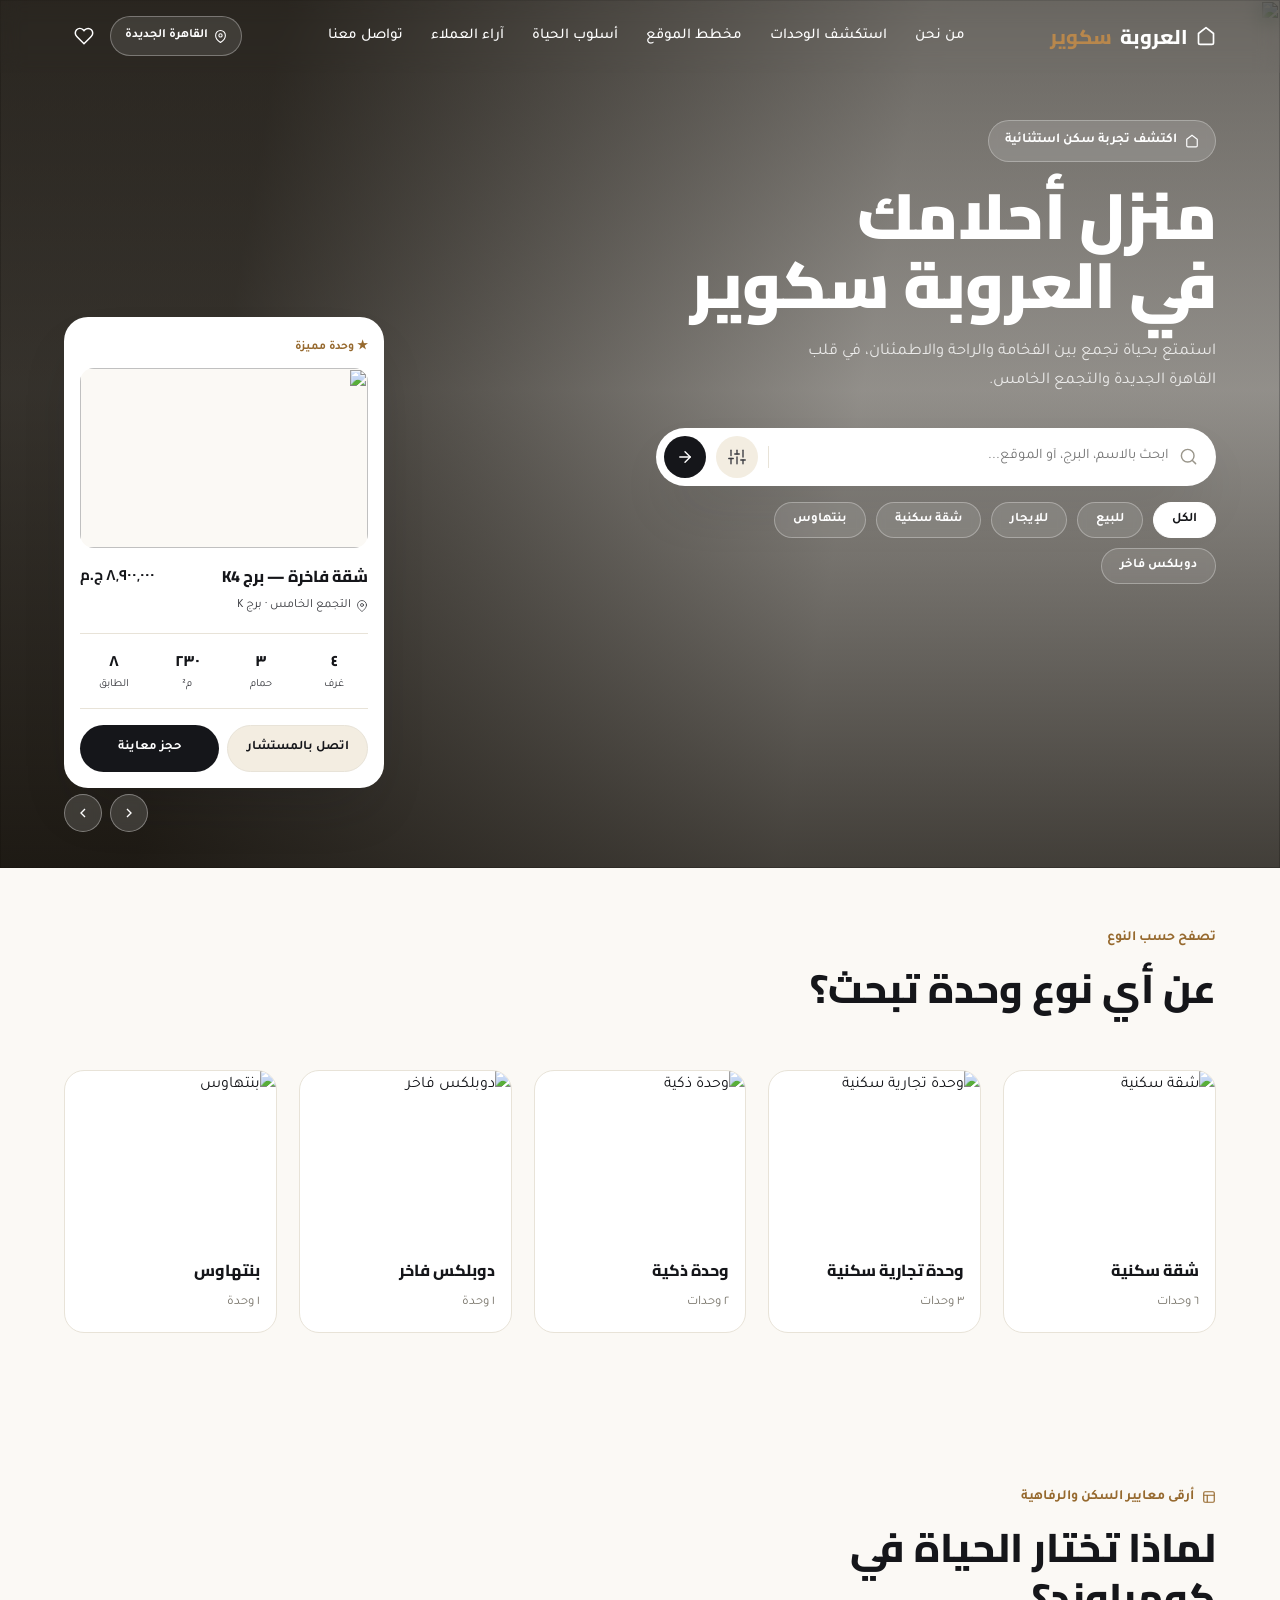
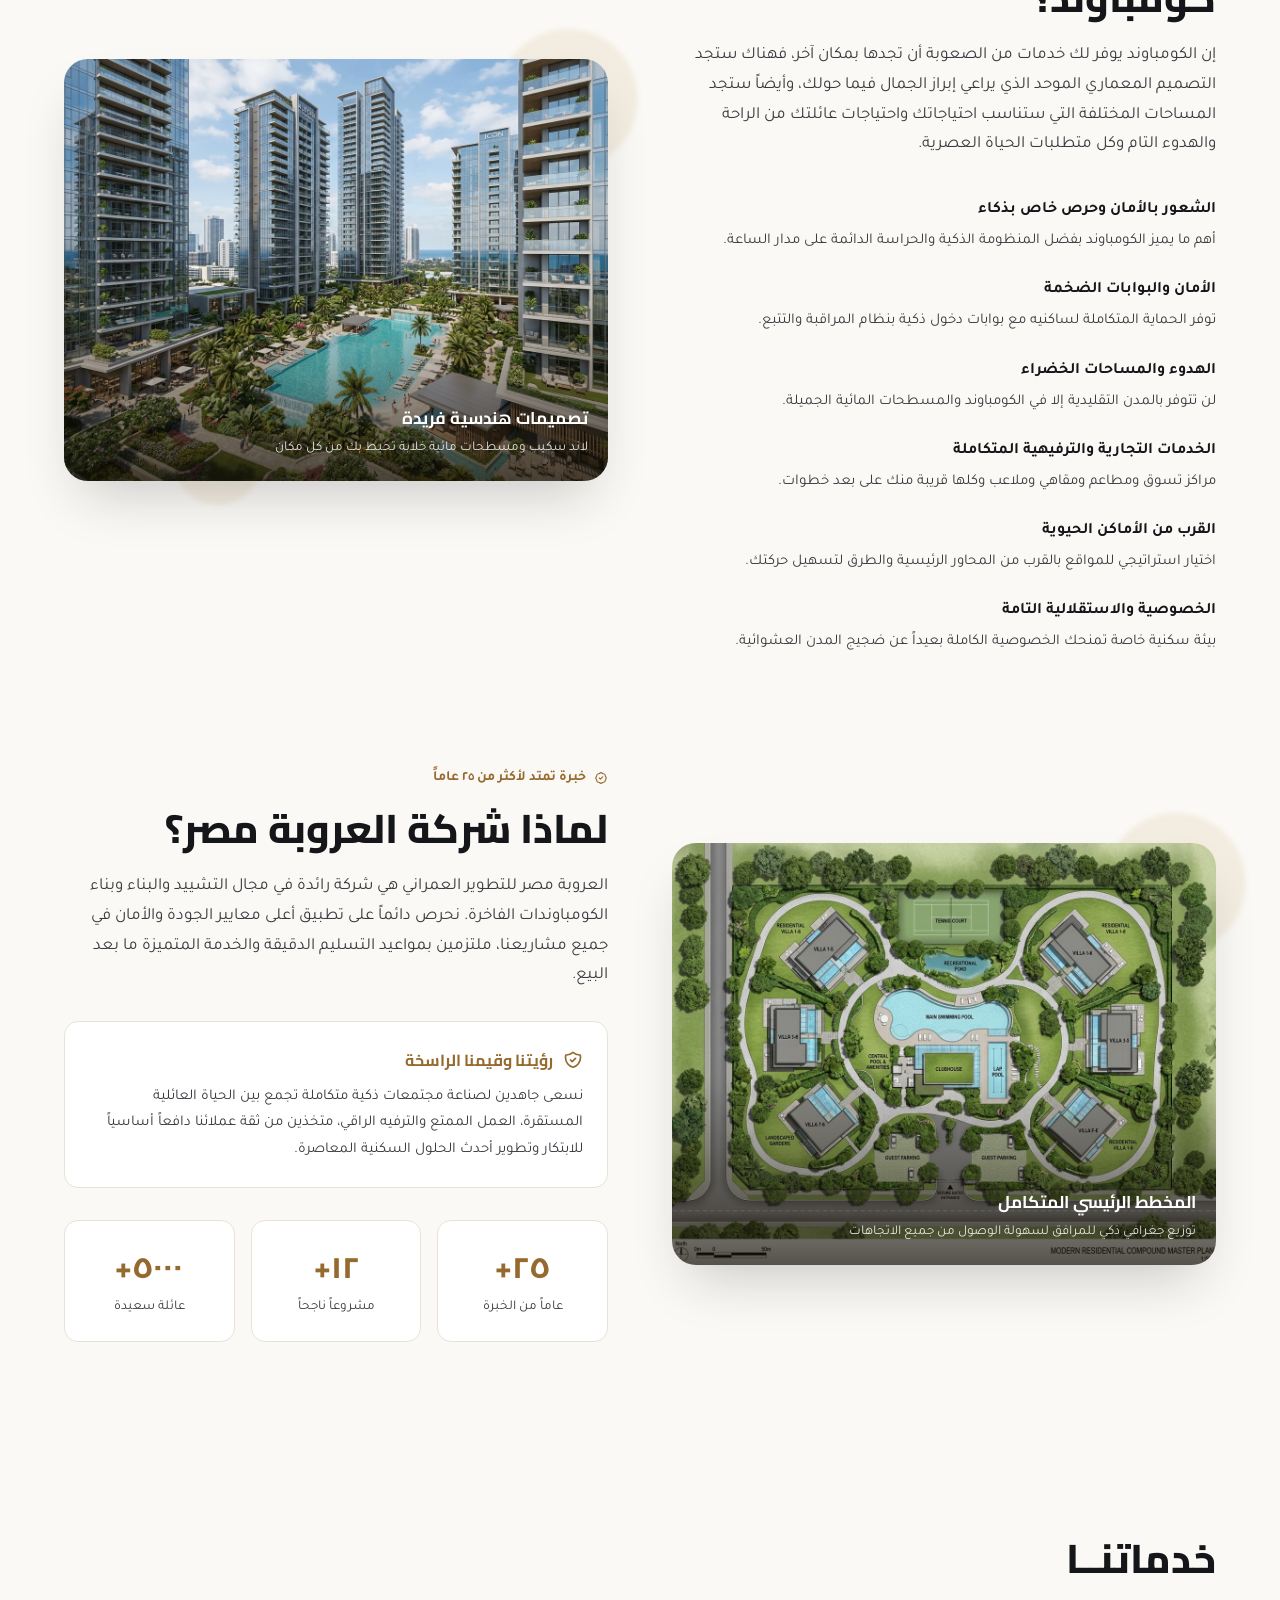
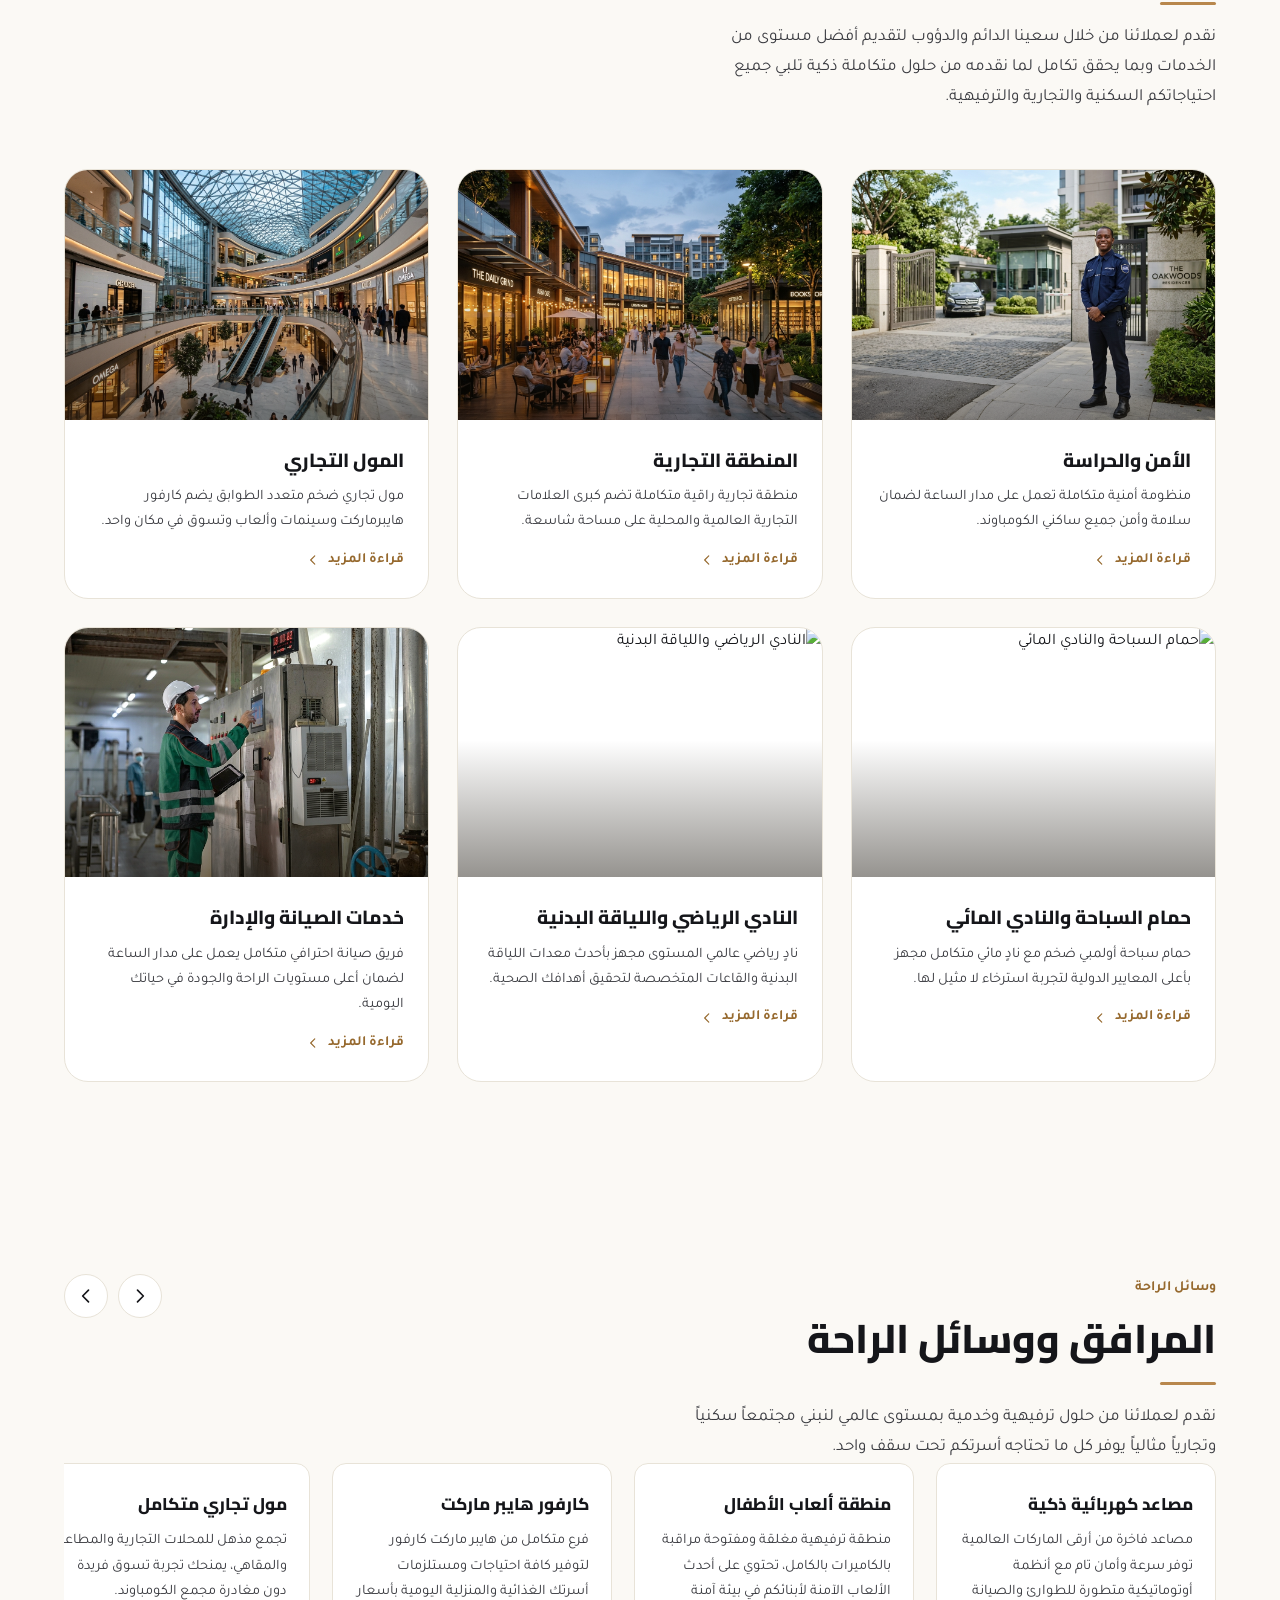
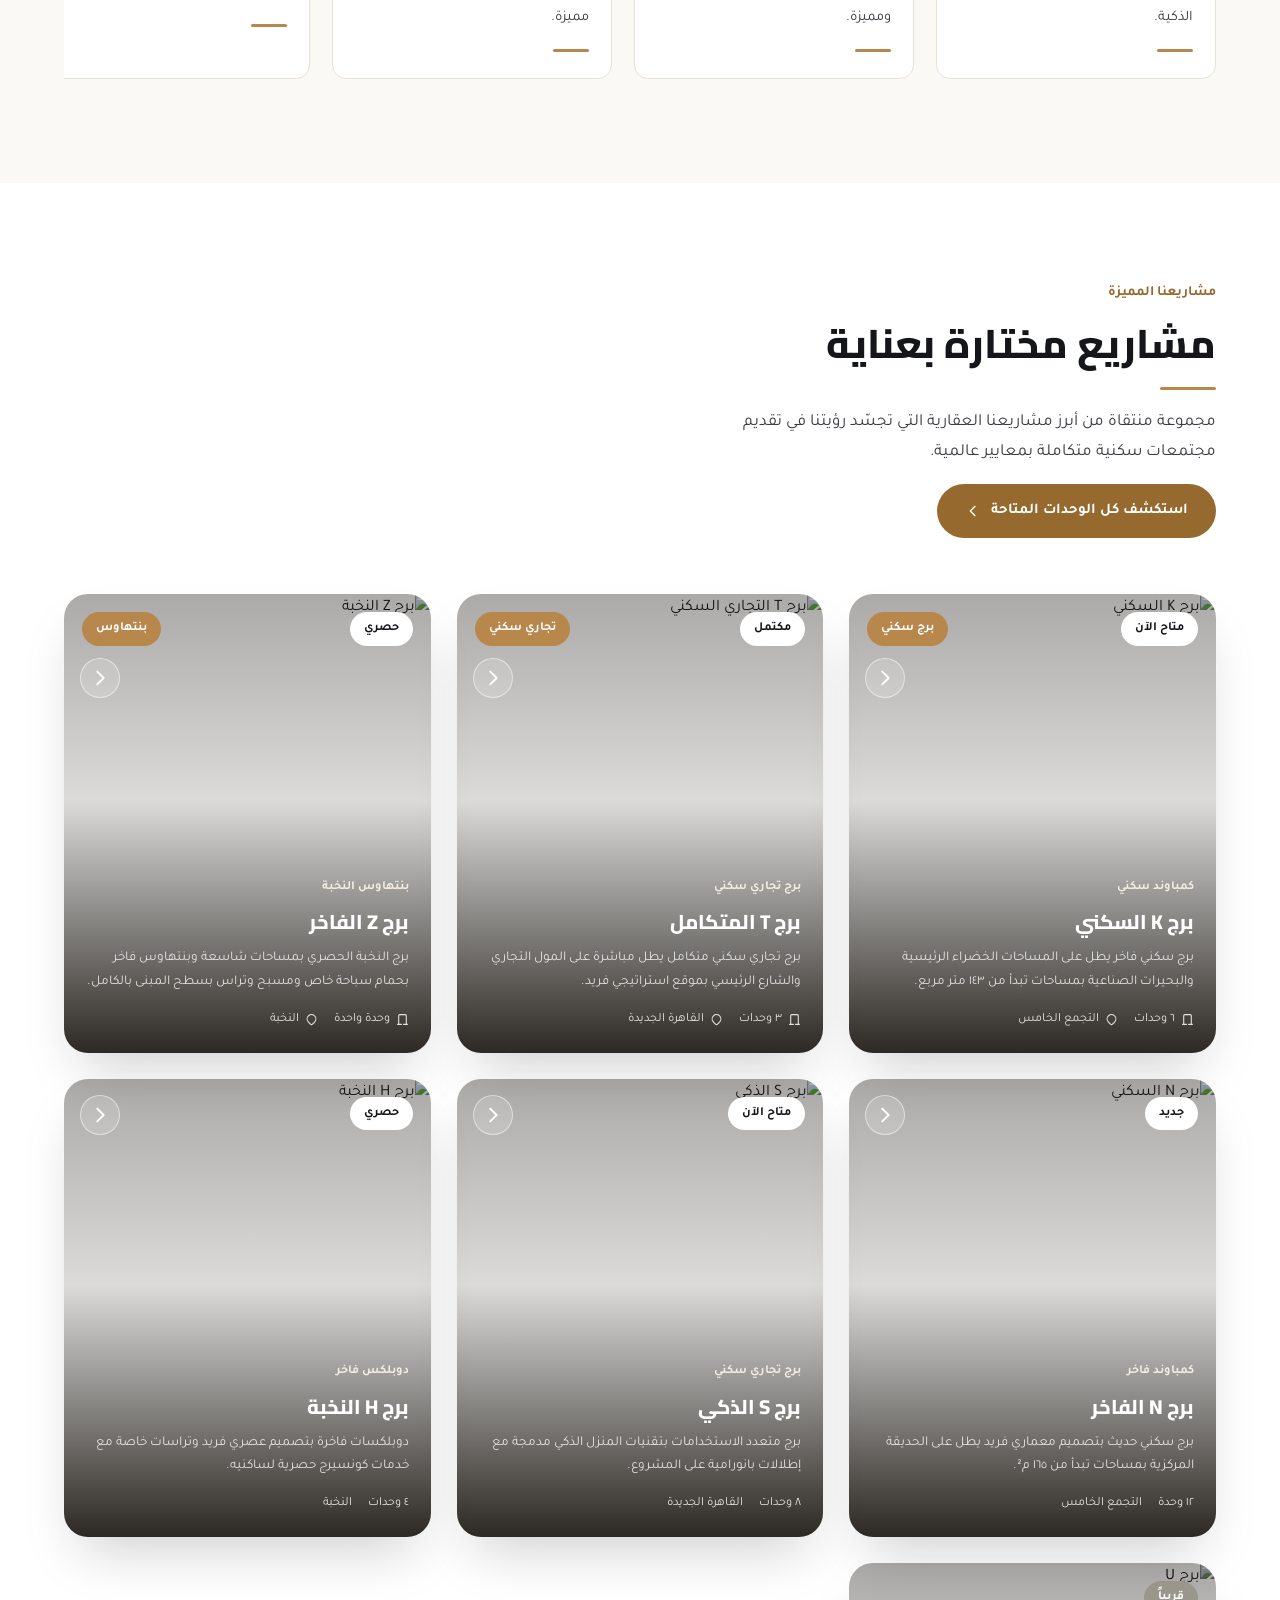
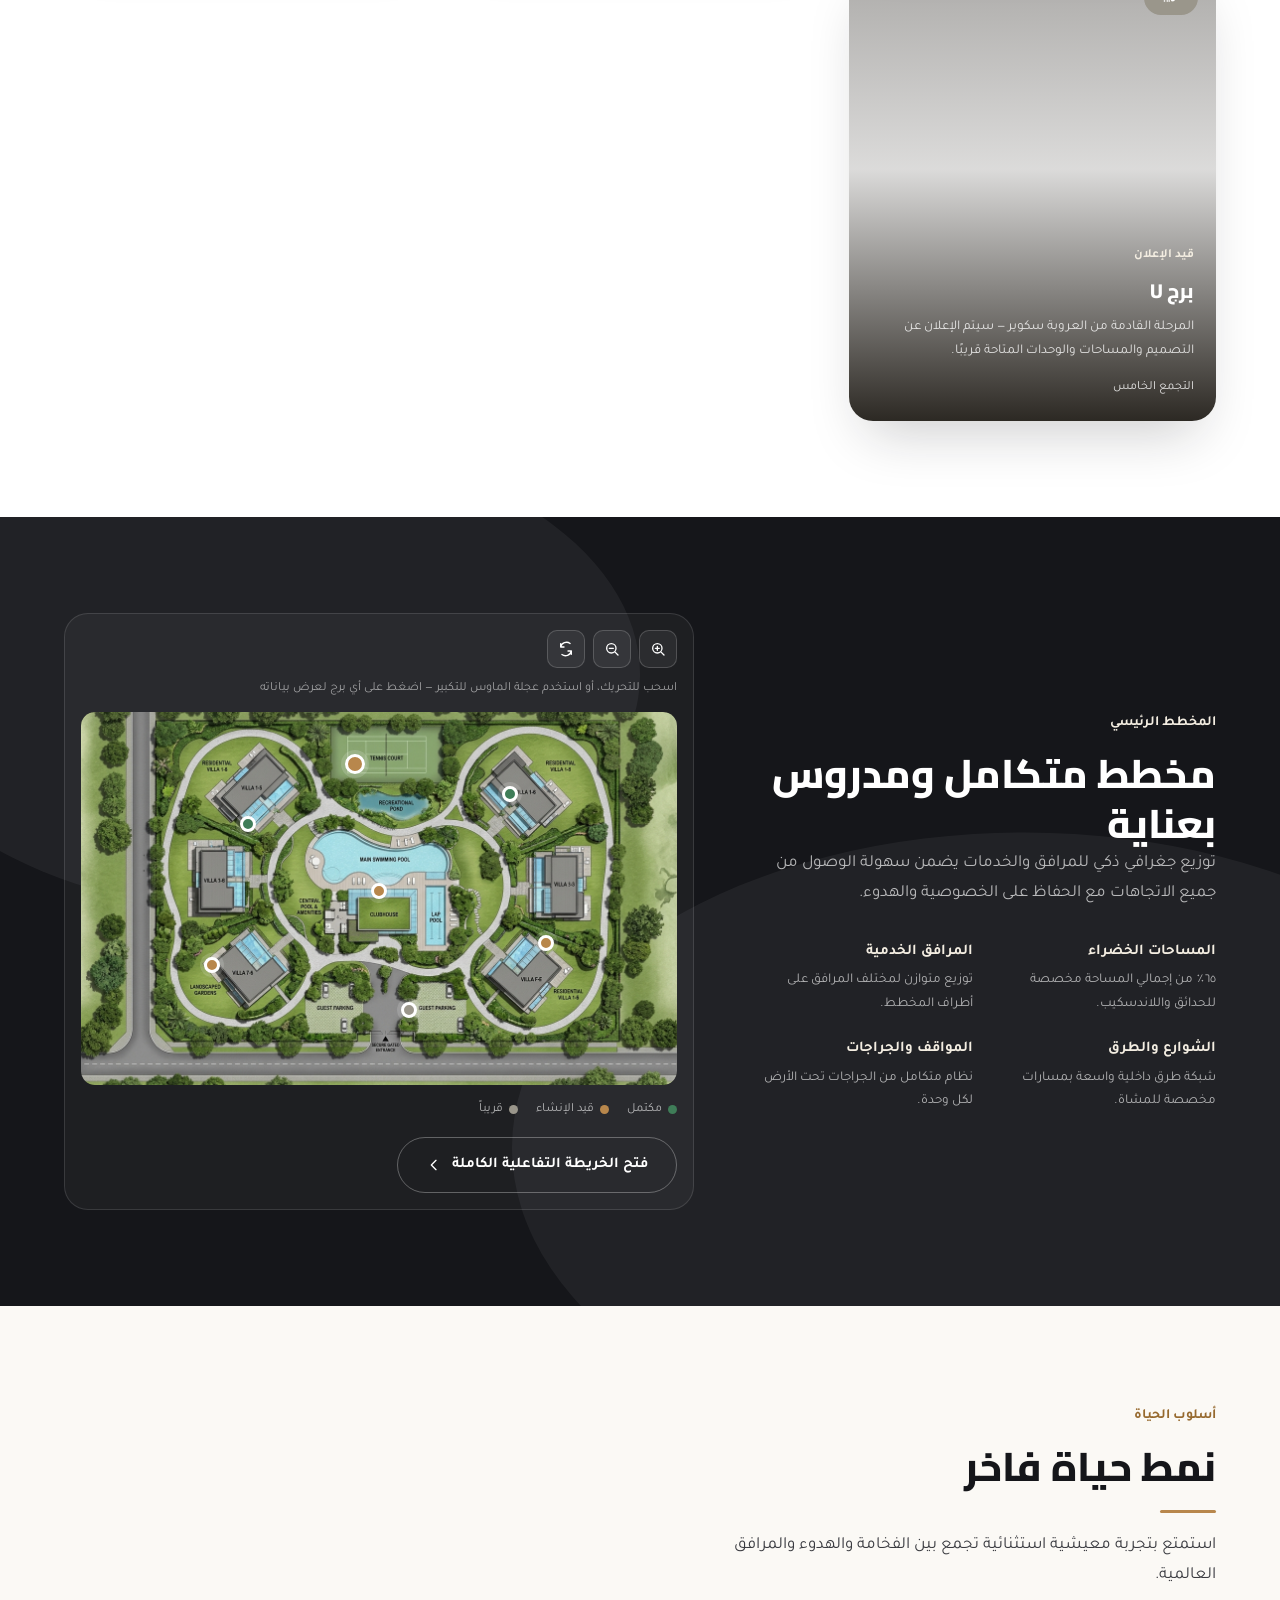
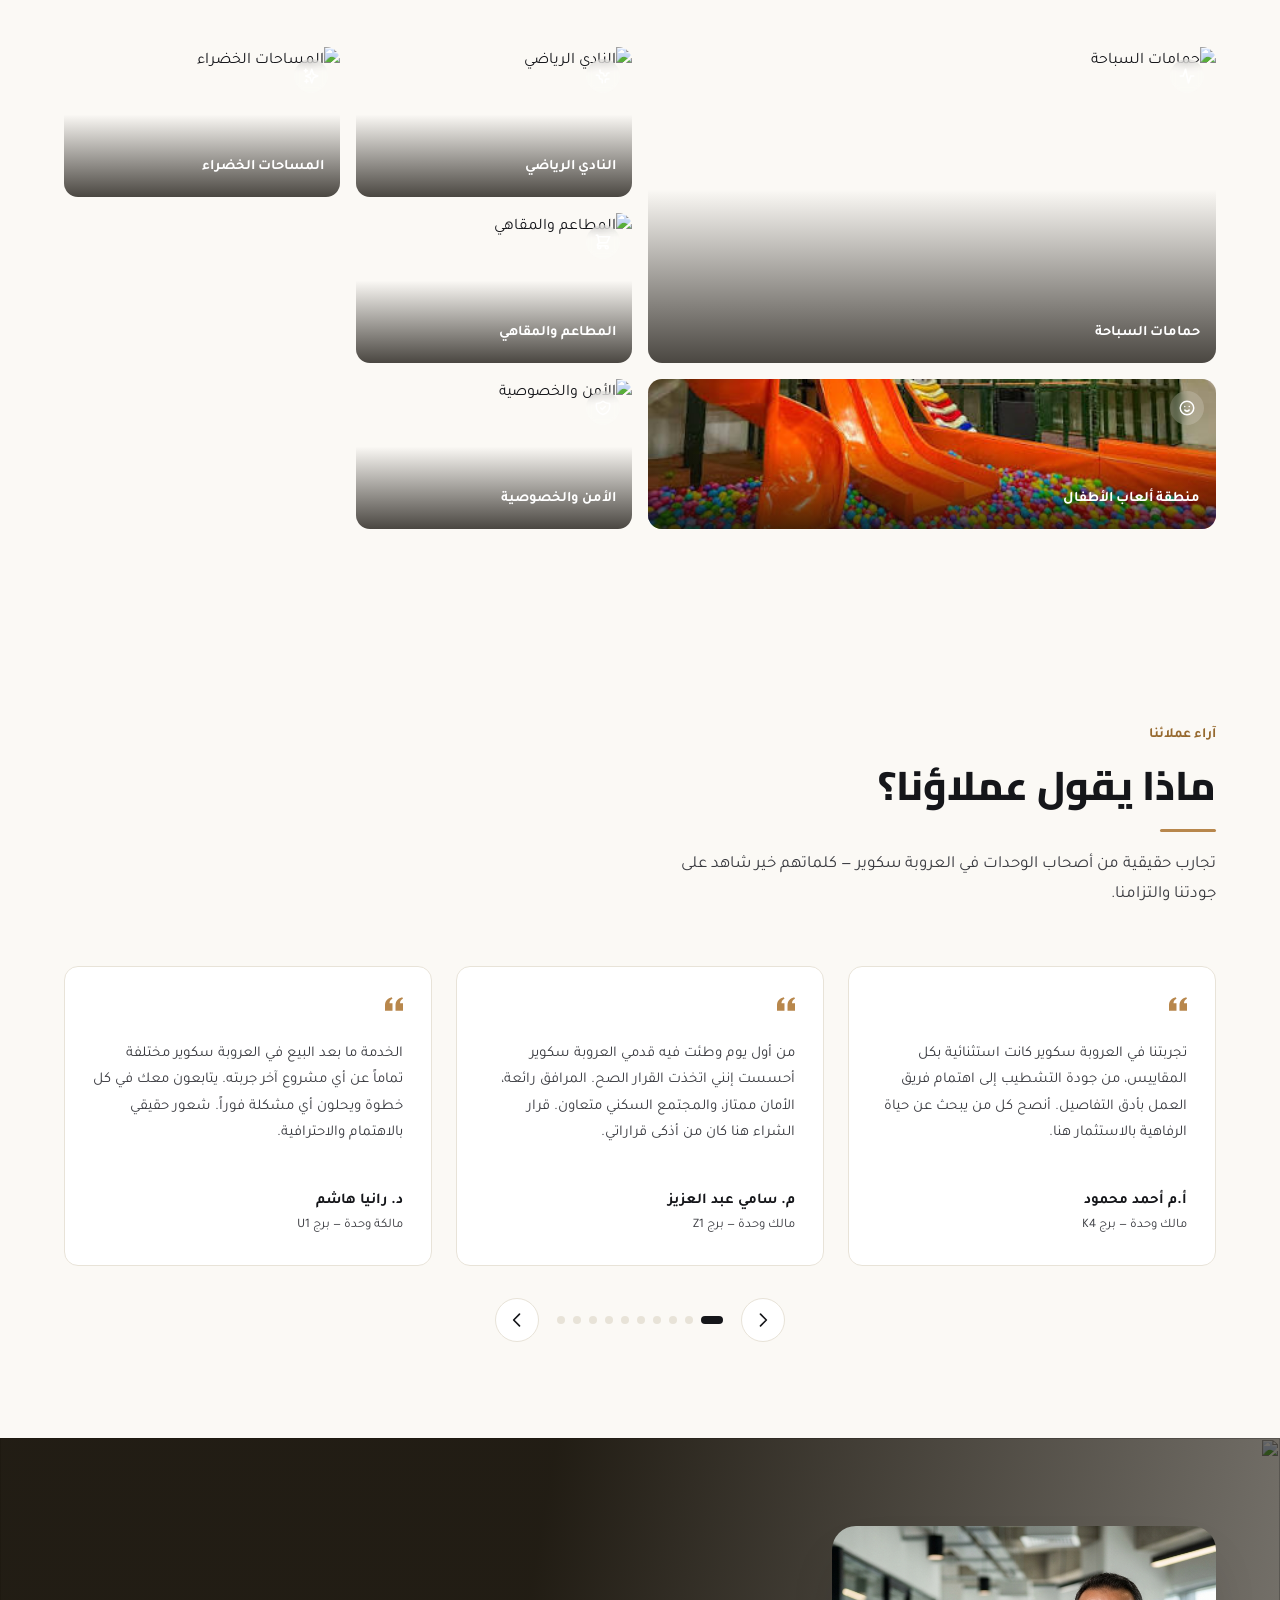
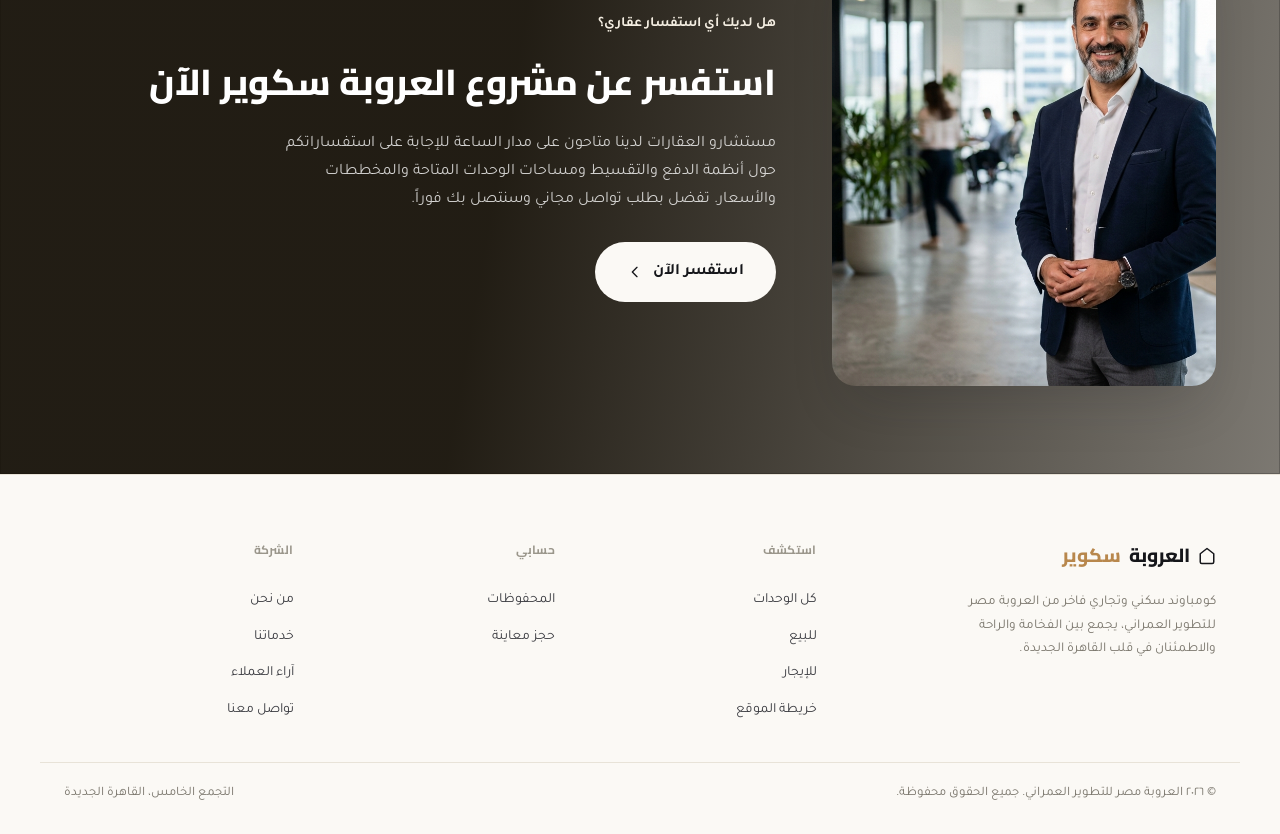
==== commit cb4c52b9: "Add files via upload" ====
--- a/index.html
+++ b/index.html
@@ -1,224 +1,896 @@
 <!DOCTYPE html>
-<html lang="en">
+<html lang="ar" dir="rtl">
 <head>
 <meta charset="UTF-8">
 <meta name="viewport" content="width=device-width, initial-scale=1.0">
-<title>FINDORA — Find Your Perfect Place</title>
-<meta name="description" content="FINDORA is a premium real estate marketplace for renting and buying homes across Kochi, Kerala.">
+<title>العروبة سكوير | كومباوند العروبة مصر للتطوير العمراني</title>
+<meta name="description" content="العروبة سكوير — كومباوند سكني وتجاري متكامل من العروبة مصر للتطوير العمراني، يجمع بين التصميم الفاخر والمرافق العالمية والخصوصية التامة.">
+<link rel="preconnect" href="https://fonts.googleapis.com">
+<link rel="preconnect" href="https://fonts.gstatic.com" crossorigin>
+<link href="https://fonts.googleapis.com/css2?family=Cairo:wght@700;800;900&family=Tajawal:wght@400;500;700&display=swap" rel="stylesheet">
+<link rel="icon" href="data:image/svg+xml,%3Csvg xmlns='http://www.w3.org/2000/svg' viewBox='0 0 24 24'%3E%3Crect width='24' height='24' rx='6' fill='%23B8874C'/%3E%3Ctext x='12' y='17' font-size='13' fill='white' text-anchor='middle' font-family='Arial,sans-serif' font-weight='700'%3Eع%3C/text%3E%3C/svg%3E">
 <link rel="stylesheet" href="css/style.css">
 </head>
-<body data-page="home">
-
-<header class="site-header header-transparent" id="siteHeader">
-  <div class="container header-inner">
-    <a href="index.html" class="logo">
-      <svg width="26" height="26" viewBox="0 0 24 24" fill="none" stroke="currentColor" stroke-width="1.8" stroke-linecap="round" stroke-linejoin="round"><path d="M3 10.5 12 4l9 6.5"/><path d="M5 9.5V19a1 1 0 0 0 1 1h4v-5.5h4V20h4a1 1 0 0 0 1-1V9.5"/></svg>
-      FINDORA
+<body>
+
+<!-- ============ الهيدر ============ -->
+<header class="site-header site-header--on-hero">
+  <div class="site-header__inner">
+    <a href="#top" class="site-header__logo">
+      <svg width="20" height="20" viewBox="0 0 24 24" fill="none" stroke="currentColor" stroke-width="2"><path stroke-linecap="round" stroke-linejoin="round" d="M3 9l9-7 9 7v11a2 2 0 0 1-2 2H5a2 2 0 0 1-2-2z"></path></svg>
+      العروبة <span>سكوير</span>
     </a>
-    <nav class="nav-links">
-      <a href="index.html" data-nav="home" class="is-active">Home</a>
-      <a href="properties.html" data-nav="explore">Explore</a>
-      <a href="saved.html" data-nav="saved">Saved</a>
-      <a href="messages.html" data-nav="messages">Messages</a>
-      <a href="profile.html" data-nav="profile">Profile</a>
+    <nav class="site-header__nav" id="site-nav">
+      <a href="#about">من نحن</a>
+      <a href="units.html">استكشف الوحدات</a>
+      <a href="map.html">مخطط الموقع</a>
+      <a href="#lifestyle">أسلوب الحياة</a>
+      <a href="#testimonials">آراء العملاء</a>
+      <a href="#cta">تواصل معنا</a>
     </nav>
-    <div class="header-actions">
-      <button class="location-pill" id="locationPill"></button>
-      <button class="icon-btn" aria-label="Notifications" id="notifBtn"></button>
-      <a href="profile.html" class="avatar-btn"><img src="https://i.pravatar.cc/160?img=68" alt="John Doe"></a>
-    </div>
+    <div class="site-header__actions">
+      <span class="location-badge">
+        <svg width="13" height="13" viewBox="0 0 24 24" fill="none" stroke="currentColor" stroke-width="2"><path d="M21 10c0 7-9 13-9 13s-9-6-9-13a9 9 0 0 1 18 0z"></path><circle cx="12" cy="10" r="3"></circle></svg>
+        القاهرة الجديدة
+      </span>
+      <a href="saved.html" class="header-icon-btn" aria-label="المحفوظات">
+        <svg width="20" height="20" fill="none" viewBox="0 0 24 24" stroke="currentColor" stroke-width="1.8"><path d="M20.84 4.61a5.5 5.5 0 0 0-7.78 0L12 5.67l-1.06-1.06a5.5 5.5 0 1 0-7.78 7.78l1.06 1.06L12 21.23l7.78-7.78 1.06-1.06a5.5 5.5 0 0 0 0-7.78z"/></svg>
+        <span class="fav-count-badge">٠</span>
+      </a>
+    </div>
+    <button class="site-header__toggle" aria-label="فتح القائمة" aria-controls="site-nav">
+      <svg width="20" height="20" fill="none" viewBox="0 0 24 24" stroke="currentColor" stroke-width="2"><path stroke-linecap="round" stroke-linejoin="round" d="M4 6h16M4 12h16M4 18h16"/></svg>
+    </button>
   </div>
 </header>
 
-<main>
+<main id="top">
+
+  <!-- ============ Hero ============ -->
   <section class="hero">
     <div class="hero-media">
-      <img id="heroBgImg" src="https://images.unsplash.com/photo-1722421492323-eaf9c401befe?auto=format&fit=crop&w=1800&q=80" alt="Modern house at dusk">
-    </div>
-    <div class="hero-inner container">
-      <span class="hero-tagline"><svg width="14" height="14" viewBox="0 0 24 24" fill="none" stroke="currentColor" stroke-width="2"><path d="M3 9l9-7 9 7v11a2 2 0 0 1-2 2H5a2 2 0 0 1-2-2z"/></svg> Find Your</span>
-      <h1>Perfect<br>Place</h1>
-      <p>Discover a place you'll love to live. Where comfort meets convenience, in every corner of Kochi.</p>
+      <img id="heroBgImg" src="https://images.unsplash.com/photo-1600607687920-4e2a09cf159d?auto=format&fit=crop&w=1600&q=80" alt="">
+      <div class="hero-media__overlay"></div>
+    </div>
+    <div class="hero-inner">
+      <span class="hero-tagline">
+        <svg width="14" height="14" viewBox="0 0 24 24" fill="none" stroke="currentColor" stroke-width="2"><path d="M3 9l9-7 9 7v11a2 2 0 0 1-2 2H5a2 2 0 0 1-2-2z"></path></svg>
+        اكتشف تجربة سكن استثنائية
+      </span>
+      <h1>منزل أحلامك<br>في العروبة سكوير</h1>
+      <p>استمتع بحياة تجمع بين الفخامة والراحة والاطمئنان، في قلب القاهرة الجديدة والتجمع الخامس.</p>
 
       <form class="hero-search" id="heroSearchForm">
         <div class="search-bar">
-          <svg width="19" height="19" viewBox="0 0 24 24" fill="none" stroke="currentColor" stroke-width="1.8" stroke-linecap="round" stroke-linejoin="round" style="color:#9A968B;flex:none"><circle cx="11" cy="11" r="8"/><line x1="21" y1="21" x2="16.65" y2="16.65"/></svg>
-          <input id="heroSearchInput" type="text" placeholder="Search by location, city or property">
+          <svg width="19" height="19" viewBox="0 0 24 24" fill="none" stroke="currentColor" stroke-width="1.8" stroke-linecap="round" stroke-linejoin="round" class="search-bar__icon"><circle cx="11" cy="11" r="8"></circle><line x1="21" y1="21" x2="16.65" y2="16.65"></line></svg>
+          <input id="heroSearchInput" type="text" placeholder="ابحث بالاسم، البرج، أو الموقع...">
           <div class="divider"></div>
-          <button type="button" class="search-filter-btn" aria-label="Filters" onclick="window.location.href='properties.html'">
-            <svg width="18" height="18" viewBox="0 0 24 24" fill="none" stroke="currentColor" stroke-width="1.8" stroke-linecap="round" stroke-linejoin="round"><line x1="4" y1="21" x2="4" y2="14"/><line x1="4" y1="10" x2="4" y2="3"/><line x1="12" y1="21" x2="12" y2="12"/><line x1="12" y1="8" x2="12" y2="3"/><line x1="20" y1="21" x2="20" y2="16"/><line x1="20" y1="12" x2="20" y2="3"/><line x1="1" y1="14" x2="7" y2="14"/><line x1="9" y1="8" x2="15" y2="8"/><line x1="17" y1="16" x2="23" y2="16"/></svg>
+          <button type="button" class="search-filter-btn" aria-label="كل الفلاتر" onclick="window.location.href='units.html'">
+            <svg width="18" height="18" viewBox="0 0 24 24" fill="none" stroke="currentColor" stroke-width="1.8" stroke-linecap="round" stroke-linejoin="round"><line x1="4" y1="21" x2="4" y2="14"></line><line x1="4" y1="10" x2="4" y2="3"></line><line x1="12" y1="21" x2="12" y2="12"></line><line x1="12" y1="8" x2="12" y2="3"></line><line x1="20" y1="21" x2="20" y2="16"></line><line x1="20" y1="12" x2="20" y2="3"></line><line x1="1" y1="14" x2="7" y2="14"></line><line x1="9" y1="8" x2="15" y2="8"></line><line x1="17" y1="16" x2="23" y2="16"></line></svg>
           </button>
-          <button type="submit" class="search-submit" aria-label="Search">
-            <svg width="18" height="18" viewBox="0 0 24 24" fill="none" stroke="currentColor" stroke-width="1.8" stroke-linecap="round" stroke-linejoin="round"><line x1="5" y1="12" x2="19" y2="12"/><polyline points="12 5 19 12 12 19"/></svg>
+          <button type="submit" class="search-submit" aria-label="بحث">
+            <svg width="18" height="18" viewBox="0 0 24 24" fill="none" stroke="currentColor" stroke-width="1.8" stroke-linecap="round" stroke-linejoin="round"><line x1="5" y1="12" x2="19" y2="12"></line><polyline points="12 5 19 12 12 19"></polyline></svg>
           </button>
         </div>
-        <div class="chip-row hero-chips mt-4" data-toggle-group>
-          <button type="button" class="chip is-active" data-toggle-value="all">All</button>
-          <button type="button" class="chip" data-toggle-value="rent">Rent</button>
-          <button type="button" class="chip" data-toggle-value="buy">Buy</button>
-          <button type="button" class="chip" data-toggle-value="house">House</button>
-          <button type="button" class="chip" data-toggle-value="apartment">Apartment</button>
-          <button type="button" class="chip" data-toggle-value="rooms">Rooms</button>
+        <div class="chip-row hero-chips mt-4" id="heroChips">
+          <button type="button" class="chip is-active" data-chip="all">الكل</button>
+          <button type="button" class="chip" data-chip="sale">للبيع</button>
+          <button type="button" class="chip" data-chip="rent">للإيجار</button>
+          <button type="button" class="chip" data-chip="شقة سكنية">شقة سكنية</button>
+          <button type="button" class="chip" data-chip="بنتهاوس">بنتهاوس</button>
+          <button type="button" class="chip" data-chip="دوبلكس فاخر">دوبلكس فاخر</button>
         </div>
       </form>
     </div>
 
     <div class="hero-featured" id="heroFeaturedCard">
-      <span class="hf-badge">★ Featured Property</span>
-      <div class="hf-img"><img id="hfImg" src="https://images.unsplash.com/photo-1722421492323-eaf9c401befe?auto=format&fit=crop&w=900&q=80" alt="Featured property"></div>
-      <div class="flex justify-between items-center">
+      <span class="hf-badge">★ وحدة مميزة</span>
+      <div class="hf-img"><img id="hfImg" src="" alt=""></div>
+      <div class="hf-top">
         <div>
-          <h3 id="hfName">Brookside Haven</h3>
-          <div class="hf-loc" id="hfLoc"></div>
-        </div>
-        <div class="hf-price" id="hfPrice"></div>
+          <h3 id="hfName">—</h3>
+          <div class="hf-loc" id="hfLoc"><svg width="12" height="12" viewBox="0 0 24 24" fill="none" stroke="currentColor" stroke-width="1.6" stroke-linecap="round" stroke-linejoin="round"><path d="M21 10c0 7-9 13-9 13s-9-6-9-13a9 9 0 0 1 18 0z"></path><circle cx="12" cy="10" r="3"></circle></svg><span>—</span></div>
+        </div>
+        <div class="hf-price" id="hfPrice">—</div>
       </div>
       <div class="hf-stats">
-        <div class="hf-stat"><b id="hfBeds">3</b>Beds</div>
-        <div class="hf-stat"><b id="hfBaths">2</b>Baths</div>
-        <div class="hf-stat"><b id="hfArea">1200</b>sqft</div>
-        <div class="hf-stat"><b id="hfGarage">1</b>Garage</div>
+        <div class="hf-stat"><b id="hfBeds">—</b>غرف</div>
+        <div class="hf-stat"><b id="hfBaths">—</b>حمام</div>
+        <div class="hf-stat"><b id="hfArea">—</b>م²</div>
+        <div class="hf-stat"><b id="hfFloor">—</b>الطابق</div>
       </div>
       <div class="hf-actions">
-        <a href="#" id="hfContact" class="btn btn-secondary">Contact Agent</a>
-        <a href="#" id="hfSchedule" class="btn btn-primary">Schedule Visit</a>
+        <a href="#" id="hfContact" class="btn btn--outline">اتصل بالمستشار</a>
+        <a href="#" id="hfSchedule" class="btn btn--gold">حجز معاينة</a>
       </div>
     </div>
     <div class="hero-arrows">
-      <button type="button" id="heroPrev" aria-label="Previous featured property">
-        <svg width="16" height="16" viewBox="0 0 24 24" fill="none" stroke="currentColor" stroke-width="2"><polyline points="15 18 9 12 15 6"/></svg>
+      <button type="button" id="heroNext" aria-label="الوحدة المميزة التالية">
+        <svg width="16" height="16" viewBox="0 0 24 24" fill="none" stroke="currentColor" stroke-width="2"><polyline points="9 18 15 12 9 6"></polyline></svg>
       </button>
-      <button type="button" id="heroNext" aria-label="Next featured property">
-        <svg width="16" height="16" viewBox="0 0 24 24" fill="none" stroke="currentColor" stroke-width="2"><polyline points="9 18 15 12 9 6"/></svg>
+      <button type="button" id="heroPrev" aria-label="الوحدة المميزة السابقة">
+        <svg width="16" height="16" viewBox="0 0 24 24" fill="none" stroke="currentColor" stroke-width="2"><polyline points="15 18 9 12 15 6"></polyline></svg>
       </button>
     </div>
   </section>
 
-  <section class="section">
+  <!-- ============ Browse by Category ============ -->
+  <section class="section section-tight">
     <div class="container">
-      <div class="section-head">
-        <div>
-          <span class="eyebrow">Curated for you</span>
-          <h2 class="h2 mt-2">Best Offers</h2>
-        </div>
-        <a href="properties.html" class="see-all">See all
-          <svg width="16" height="16" viewBox="0 0 24 24" fill="none" stroke="currentColor" stroke-width="2"><line x1="5" y1="12" x2="19" y2="12"/><polyline points="12 5 19 12 12 19"/></svg>
+      <div class="section-header" data-reveal="">
+        <span class="eyebrow">تصفح حسب النوع</span>
+        <h2 class="sec-title">عن أي نوع وحدة تبحث؟</h2>
+      </div>
+      <div class="category-grid">
+        <a href="units.html?type=%D8%B4%D9%82%D8%A9%20%D8%B3%D9%83%D9%86%D9%8A%D8%A9" class="category-card" data-reveal="">
+          <div class="category-card__media"><img src="https://images.unsplash.com/photo-1545324418-cc1a3fa10c00?auto=format&fit=crop&w=800&q=80" alt="شقة سكنية"></div>
+          <div class="category-card__body">
+            <h3>شقة سكنية</h3>
+            <span class="category-card__count" data-count-type="شقة سكنية">— وحدات</span>
+          </div>
         </a>
-      </div>
-      <div class="rail" id="bestOffersRail"></div>
-    </div>
-  </section>
-
-  <section class="section-tight">
+        <a href="units.html?type=%D9%88%D8%AD%D8%AF%D8%A9%20%D8%AA%D8%AC%D8%A7%D8%B1%D9%8A%D8%A9%20%D8%B3%D9%83%D9%86%D9%8A%D8%A9" class="category-card" data-reveal="" data-reveal-delay="100">
+          <div class="category-card__media"><img src="https://images.unsplash.com/photo-1613490493576-7fde63acd811?auto=format&fit=crop&w=800&q=80" alt="وحدة تجارية سكنية"></div>
+          <div class="category-card__body">
+            <h3>وحدة تجارية سكنية</h3>
+            <span class="category-card__count" data-count-type="وحدة تجارية سكنية">— وحدات</span>
+          </div>
+        </a>
+        <a href="units.html?type=%D9%88%D8%AD%D8%AF%D8%A9%20%D8%B0%D9%83%D9%8A%D8%A9" class="category-card" data-reveal="" data-reveal-delay="200">
+          <div class="category-card__media"><img src="https://images.unsplash.com/photo-1600607687920-4e2a09cf159d?auto=format&fit=crop&w=800&q=80" alt="وحدة ذكية"></div>
+          <div class="category-card__body">
+            <h3>وحدة ذكية</h3>
+            <span class="category-card__count" data-count-type="وحدة ذكية">— وحدات</span>
+          </div>
+        </a>
+        <a href="units.html?type=%D8%AF%D9%88%D8%A8%D9%84%D9%83%D8%B3%20%D9%81%D8%A7%D8%AE%D8%B1" class="category-card" data-reveal="" data-reveal-delay="300">
+          <div class="category-card__media"><img src="https://images.unsplash.com/photo-1560185007-cde436f6a4d0?auto=format&fit=crop&w=800&q=80" alt="دوبلكس فاخر"></div>
+          <div class="category-card__body">
+            <h3>دوبلكس فاخر</h3>
+            <span class="category-card__count" data-count-type="دوبلكس فاخر">— وحدات</span>
+          </div>
+        </a>
+        <a href="units.html?type=%D8%A8%D9%86%D8%AA%D9%87%D8%A7%D9%88%D8%B3" class="category-card" data-reveal="" data-reveal-delay="400">
+          <div class="category-card__media"><img src="https://images.unsplash.com/photo-1582407947304-fd86f028f716?auto=format&fit=crop&w=800&q=80" alt="بنتهاوس"></div>
+          <div class="category-card__body">
+            <h3>بنتهاوس</h3>
+            <span class="category-card__count" data-count-type="بنتهاوس">— وحدات</span>
+          </div>
+        </a>
+      </div>
+    </div>
+  </section>
+
+  <!-- ============ About ============ -->
+  <section class="section about" id="about">
     <div class="container">
-      <div class="trust-strip">
-        <div class="trust-item"><b>1,240+</b><span>Verified listings across Kerala</span></div>
-        <div class="trust-item"><b>4.7 / 5</b><span>Average tenant &amp; buyer rating</span></div>
-        <div class="trust-item"><b>&lt; 2 hrs</b><span>Average agent response time</span></div>
-      </div>
-    </div>
-  </section>
-
-  <section class="section">
+      <div class="about__intro">
+        <div class="about__content">
+          <span class="eyebrow" data-reveal="">
+            <svg width="14" height="14" fill="none" viewBox="0 0 24 24" stroke="currentColor" stroke-width="2"><rect x="3" y="3" width="18" height="18" rx="2"></rect><path d="M3 9h18M9 21V9"></path></svg>
+            أرقى معايير السكن والرفاهية
+          </span>
+          <h2 class="sec-title" data-reveal="">لماذا تختار الحياة في كومباوند؟</h2>
+          <p class="about__text" data-reveal="" data-reveal-delay="100">إن الكومباوند يوفر لك خدمات من الصعوبة أن تجدها بمكان آخر، فهناك ستجد التصميم المعماري الموحد الذي يراعي إبراز الجمال فيما حولك، وأيضاً ستجد المساحات المختلفة التي ستناسب احتياجاتك واحتياجات عائلتك من الراحة والهدوء التام وكل متطلبات الحياة العصرية.</p>
+          <div class="about__features">
+            <div class="about-feature" data-reveal="" data-reveal-delay="100">
+              <div>
+                <div class="about-feature__title">الشعور بالأمان وحرص خاص بذكاء</div>
+                <div class="about-feature__desc">أهم ما يميز الكومباوند بفضل المنظومة الذكية والحراسة الدائمة على مدار الساعة.</div>
+              </div>
+            </div>
+            <div class="about-feature" data-reveal="" data-reveal-delay="200">
+              <div>
+                <div class="about-feature__title">الأمان والبوابات الضخمة</div>
+                <div class="about-feature__desc">توفر الحماية المتكاملة لساكنيه مع بوابات دخول ذكية بنظام المراقبة والتتبع.</div>
+              </div>
+            </div>
+            <div class="about-feature" data-reveal="" data-reveal-delay="300">
+              <div>
+                <div class="about-feature__title">الهدوء والمساحات الخضراء</div>
+                <div class="about-feature__desc">لن تتوفر بالمدن التقليدية إلا في الكومباوند والمسطحات المائية الجميلة.</div>
+              </div>
+            </div>
+            <div class="about-feature" data-reveal="" data-reveal-delay="400">
+              <div>
+                <div class="about-feature__title">الخدمات التجارية والترفيهية المتكاملة</div>
+                <div class="about-feature__desc">مراكز تسوق ومطاعم ومقاهي وملاعب وكلها قريبة منك على بعد خطوات.</div>
+              </div>
+            </div>
+            <div class="about-feature" data-reveal="" data-reveal-delay="500">
+              <div>
+                <div class="about-feature__title">القرب من الأماكن الحيوية</div>
+                <div class="about-feature__desc">اختيار استراتيجي للمواقع بالقرب من المحاور الرئيسية والطرق لتسهيل حركتك.</div>
+              </div>
+            </div>
+            <div class="about-feature" data-reveal="" data-reveal-delay="500">
+              <div>
+                <div class="about-feature__title">الخصوصية والاستقلالية التامة</div>
+                <div class="about-feature__desc">بيئة سكنية خاصة تمنحك الخصوصية الكاملة بعيداً عن ضجيج المدن العشوائية.</div>
+              </div>
+            </div>
+          </div>
+        </div>
+        <div style="position:relative" data-reveal="right">
+          <div class="about__image">
+            <img src="assets/images/about_compound_1782532342234.jpg" alt="نمط الحياة في الكومباوند" data-fallback="https://images.unsplash.com/photo-1613490493576-7fde63acd811?auto=format&fit=crop&w=900&q=80" loading="lazy">
+            <div class="about__image-overlay"></div>
+            <div class="about__image-caption">
+              <strong>تصميمات هندسية فريدة</strong>
+              <span>لاند سكيب ومسطحات مائية خلابة تحيط بك من كل مكان</span>
+            </div>
+          </div>
+          <div class="about__blob about__blob--1"></div>
+          <div class="about__blob about__blob--2"></div>
+        </div>
+      </div>
+
+      <div class="about__intro">
+        <div style="position:relative" data-reveal="left">
+          <div class="about__image">
+            <img src="assets/images/masterplan_1782532363193.jpg" alt="المخطط الرئيسي" data-fallback="https://images.unsplash.com/photo-1582407947304-fd86f028f716?auto=format&fit=crop&w=900&q=80" loading="lazy">
+            <div class="about__image-overlay"></div>
+            <div class="about__image-caption">
+              <strong>المخطط الرئيسي المتكامل</strong>
+              <span>توزيع جغرافي ذكي للمرافق لسهولة الوصول من جميع الاتجاهات</span>
+            </div>
+          </div>
+          <div class="about__blob about__blob--1"></div>
+        </div>
+        <div class="about__content">
+          <span class="eyebrow" data-reveal="">
+            <svg width="14" height="14" fill="none" viewBox="0 0 24 24" stroke="currentColor" stroke-width="2"><path stroke-linecap="round" stroke-linejoin="round" d="M9 12l2 2 4-4M7.835 4.697a3.42 3.42 0 001.946-.806 3.42 3.42 0 014.438 0 3.42 3.42 0 001.946.806 3.42 3.42 0 013.138 3.138 3.42 3.42 0 00.806 1.946 3.42 3.42 0 010 4.438 3.42 3.42 0 00-.806 1.946 3.42 3.42 0 01-3.138 3.138 3.42 3.42 0 00-1.946.806 3.42 3.42 0 01-4.438 0 3.42 3.42 0 00-1.946-.806 3.42 3.42 0 01-3.138-3.138 3.42 3.42 0 00-.806-1.946 3.42 3.42 0 010-4.438 3.42 3.42 0 00.806-1.946 3.42 3.42 0 013.138-3.138z"></path></svg>
+            خبرة تمتد لأكثر من ٢٥ عاماً
+          </span>
+          <h2 class="sec-title" data-reveal="">لماذا شركة العروبة مصر؟</h2>
+          <p class="about__text" data-reveal="" data-reveal-delay="100">العروبة مصر للتطوير العمراني هي شركة رائدة في مجال التشييد والبناء وبناء الكومباوندات الفاخرة. نحرص دائماً على تطبيق أعلى معايير الجودة والأمان في جميع مشاريعنا، ملتزمين بمواعيد التسليم الدقيقة والخدمة المتميزة ما بعد البيع.</p>
+          <div class="about__vision" data-reveal="" data-reveal-delay="200">
+            <div class="about__vision-title">
+              <svg width="20" height="20" fill="none" viewBox="0 0 24 24" stroke="currentColor" stroke-width="2"><path stroke-linecap="round" stroke-linejoin="round" d="M9 12l2 2 4-4m5.618-4.016A11.955 11.955 0 0112 2.944a11.955 11.955 0 01-8.618 3.04A12.02 12.02 0 003 9c0 5.591 3.824 10.29 9 11.622 5.176-1.332 9-6.03 9-11.622 0-1.042-.133-2.052-.382-3.016z"></path></svg>
+              رؤيتنا وقيمنا الراسخة
+            </div>
+            <p class="about__vision-text">نسعى جاهدين لصناعة مجتمعات ذكية متكاملة تجمع بين الحياة العائلية المستقرة، العمل الممتع والترفيه الراقي، متخذين من ثقة عملائنا دافعاً أساسياً للابتكار وتطوير أحدث الحلول السكنية المعاصرة.</p>
+          </div>
+          <div class="stats-row">
+            <div class="stat-card" data-reveal="" data-reveal-delay="200"><span class="stat-card__num" data-counter="25" data-suffix="+">0</span><span class="stat-card__label">عاماً من الخبرة</span></div>
+            <div class="stat-card" data-reveal="" data-reveal-delay="300"><span class="stat-card__num" data-counter="12" data-suffix="+">0</span><span class="stat-card__label">مشروعاً ناجحاً</span></div>
+            <div class="stat-card" data-reveal="" data-reveal-delay="400"><span class="stat-card__num" data-counter="5000" data-suffix="+">0</span><span class="stat-card__label">عائلة سعيدة</span></div>
+          </div>
+        </div>
+      </div>
+    </div>
+  </section>
+
+  <!-- ============ Services ============ -->
+  <section class="section services" id="services">
     <div class="container">
-      <div class="section-head">
-        <div>
-          <span class="eyebrow">Browse by category</span>
-          <h2 class="h2 mt-2">What are you looking for?</h2>
-        </div>
-      </div>
-      <div class="grid-cards" style="grid-template-columns:repeat(4,1fr)">
-        <a href="properties.html?type=House" class="card-property" style="text-decoration:none">
-          <div class="cp-media" style="aspect-ratio:5/4"><img src="https://images.unsplash.com/photo-1580587771525-78b9dba3b914?auto=format&fit=crop&w=800&q=80" alt="Houses"></div>
-          <div class="cp-body"><h3>Houses</h3><span class="text-muted text-sm">4 listings</span></div>
+      <div class="section-header" data-reveal="">
+        <h2 class="sec-title">خدماتنــا</h2>
+        <div class="sec-divider"></div>
+        <p class="sec-subtitle">نقدم لعملائنا من خلال سعينا الدائم والدؤوب لتقديم أفضل مستوى من الخدمات وبما يحقق تكامل لما نقدمه من حلول متكاملة ذكية تلبي جميع احتياجاتكم السكنية والتجارية والترفيهية.</p>
+      </div>
+      <div class="services__grid" id="services-grid">
+        <article class="svc-card" data-service="security" data-reveal="">
+          <div class="svc-card__image">
+            <img src="assets/images/services_security_1782532380373.jpg" alt="الأمن والحراسة" data-fallback="https://images.unsplash.com/photo-1521791136064-7986c2920216?auto=format&fit=crop&w=1200&q=80" loading="lazy">
+            <div class="svc-card__image-overlay"></div>
+          </div>
+          <div class="svc-card__body">
+            <h3 class="svc-card__title">الأمن والحراسة</h3>
+            <p class="svc-card__desc">منظومة أمنية متكاملة تعمل على مدار الساعة لضمان سلامة وأمن جميع ساكني الكومباوند.</p>
+            <button type="button" class="svc-card__more">
+              <span>قراءة المزيد</span>
+              <svg width="14" height="14" fill="none" viewBox="0 0 24 24" stroke="currentColor" stroke-width="2"><path stroke-linecap="round" stroke-linejoin="round" d="M15 19l-7-7 7-7"></path></svg>
+            </button>
+          </div>
+        </article>
+        <article class="svc-card" data-service="commercial" data-reveal="" data-reveal-delay="100">
+          <div class="svc-card__image">
+            <img src="assets/images/services_commercial_1782532395035.jpg" alt="المنطقة التجارية" data-fallback="https://images.unsplash.com/photo-1519567241046-7f570eee3ce6?auto=format&fit=crop&w=1200&q=80" loading="lazy">
+            <div class="svc-card__image-overlay"></div>
+          </div>
+          <div class="svc-card__body">
+            <h3 class="svc-card__title">المنطقة التجارية</h3>
+            <p class="svc-card__desc">منطقة تجارية راقية متكاملة تضم كبرى العلامات التجارية العالمية والمحلية على مساحة شاسعة.</p>
+            <button type="button" class="svc-card__more">
+              <span>قراءة المزيد</span>
+              <svg width="14" height="14" fill="none" viewBox="0 0 24 24" stroke="currentColor" stroke-width="2"><path stroke-linecap="round" stroke-linejoin="round" d="M15 19l-7-7 7-7"></path></svg>
+            </button>
+          </div>
+        </article>
+        <article class="svc-card" data-service="mall" data-reveal="" data-reveal-delay="200">
+          <div class="svc-card__image">
+            <img src="assets/images/services_mall_1782532413315.jpg" alt="المول التجاري" data-fallback="https://images.unsplash.com/photo-1555529669-e69e7aa0ba9a?auto=format&fit=crop&w=1200&q=80" loading="lazy">
+            <div class="svc-card__image-overlay"></div>
+          </div>
+          <div class="svc-card__body">
+            <h3 class="svc-card__title">المول التجاري</h3>
+            <p class="svc-card__desc">مول تجاري ضخم متعدد الطوابق يضم كارفور هايبرماركت وسينمات وألعاب وتسوق في مكان واحد.</p>
+            <button type="button" class="svc-card__more">
+              <span>قراءة المزيد</span>
+              <svg width="14" height="14" fill="none" viewBox="0 0 24 24" stroke="currentColor" stroke-width="2"><path stroke-linecap="round" stroke-linejoin="round" d="M15 19l-7-7 7-7"></path></svg>
+            </button>
+          </div>
+        </article>
+        <article class="svc-card" data-service="pool" data-reveal="">
+          <div class="svc-card__image">
+            <img src="https://images.unsplash.com/photo-1582268611958-ebfd161ef9cf?auto=format&fit=crop&w=1200&q=80" alt="حمام السباحة والنادي المائي" data-fallback="https://images.unsplash.com/photo-1572331165267-854da2b10ccc?auto=format&fit=crop&w=1200&q=80" loading="lazy">
+            <div class="svc-card__image-overlay"></div>
+          </div>
+          <div class="svc-card__body">
+            <h3 class="svc-card__title">حمام السباحة والنادي المائي</h3>
+            <p class="svc-card__desc">حمام سباحة أولمبي ضخم مع نادٍ مائي متكامل مجهز بأعلى المعايير الدولية لتجربة استرخاء لا مثيل لها.</p>
+            <button type="button" class="svc-card__more">
+              <span>قراءة المزيد</span>
+              <svg width="14" height="14" fill="none" viewBox="0 0 24 24" stroke="currentColor" stroke-width="2"><path stroke-linecap="round" stroke-linejoin="round" d="M15 19l-7-7 7-7"></path></svg>
+            </button>
+          </div>
+        </article>
+        <article class="svc-card" data-service="gym" data-reveal="" data-reveal-delay="100">
+          <div class="svc-card__image">
+            <img src="https://images.unsplash.com/photo-1571902943202-507ec2618e8f?auto=format&fit=crop&w=600&q=80" alt="النادي الرياضي واللياقة البدنية" data-fallback="https://images.unsplash.com/photo-1534438327276-14e5300c3a48?auto=format&fit=crop&w=1200&q=80" loading="lazy">
+            <div class="svc-card__image-overlay"></div>
+          </div>
+          <div class="svc-card__body">
+            <h3 class="svc-card__title">النادي الرياضي واللياقة البدنية</h3>
+            <p class="svc-card__desc">نادٍ رياضي عالمي المستوى مجهز بأحدث معدات اللياقة البدنية والقاعات المتخصصة لتحقيق أهدافك الصحية.</p>
+            <button type="button" class="svc-card__more">
+              <span>قراءة المزيد</span>
+              <svg width="14" height="14" fill="none" viewBox="0 0 24 24" stroke="currentColor" stroke-width="2"><path stroke-linecap="round" stroke-linejoin="round" d="M15 19l-7-7 7-7"></path></svg>
+            </button>
+          </div>
+        </article>
+        <article class="svc-card" data-service="maintenance" data-reveal="" data-reveal-delay="200">
+          <div class="svc-card__image">
+            <img src="assets/images/Services-Company.png" alt="خدمات الصيانة والإدارة" data-fallback="https://images.unsplash.com/photo-1581094288338-2314dddb7ece?auto=format&fit=crop&w=1200&q=80" loading="lazy">
+            <div class="svc-card__image-overlay"></div>
+          </div>
+          <div class="svc-card__body">
+            <h3 class="svc-card__title">خدمات الصيانة والإدارة</h3>
+            <p class="svc-card__desc">فريق صيانة احترافي متكامل يعمل على مدار الساعة لضمان أعلى مستويات الراحة والجودة في حياتك اليومية.</p>
+            <button type="button" class="svc-card__more">
+              <span>قراءة المزيد</span>
+              <svg width="14" height="14" fill="none" viewBox="0 0 24 24" stroke="currentColor" stroke-width="2"><path stroke-linecap="round" stroke-linejoin="round" d="M15 19l-7-7 7-7"></path></svg>
+            </button>
+          </div>
+        </article>
+      </div>
+    </div>
+  </section>
+
+  <!-- ============ Facilities ============ -->
+  <section class="section facilities" id="facilities">
+    <div class="container">
+      <div class="facilities__header" data-reveal="">
+        <span class="eyebrow">وسائل الراحة</span>
+        <h2 class="sec-title">المرافق ووسائل الراحة</h2>
+        <div class="sec-divider"></div>
+        <p class="sec-subtitle">نقدم لعملائنا من حلول ترفيهية وخدمية بمستوى عالمي لنبني مجتمعاً سكنياً وتجارياً مثالياً يوفر كل ما تحتاجه أسرتكم تحت سقف واحد.</p>
+        <div class="facilities__nav">
+          <button class="slider-btn" id="sl-r" aria-label="السابق"><svg width="20" height="20" fill="none" viewBox="0 0 24 24" stroke="currentColor" stroke-width="2"><path stroke-linecap="round" stroke-linejoin="round" d="M9 5l7 7-7 7"></path></svg></button>
+          <button class="slider-btn" id="sl-l" aria-label="التالي"><svg width="20" height="20" fill="none" viewBox="0 0 24 24" stroke="currentColor" stroke-width="2"><path stroke-linecap="round" stroke-linejoin="round" d="M15 19l-7-7 7-7"></path></svg></button>
+        </div>
+      </div>
+      <div class="facilities__slider" id="facsl">
+        <div class="facility-card" data-reveal="">
+          <h3 class="facility-card__title">مصاعد كهربائية ذكية</h3>
+          <p class="facility-card__desc">مصاعد فاخرة من أرقى الماركات العالمية توفر سرعة وأمان تام مع أنظمة أوتوماتيكية متطورة للطوارئ والصيانة الذكية.</p>
+          <div class="facility-card__line"></div>
+        </div>
+        <div class="facility-card" data-reveal="" data-reveal-delay="100">
+          <h3 class="facility-card__title">منطقة ألعاب الأطفال</h3>
+          <p class="facility-card__desc">منطقة ترفيهية مغلقة ومفتوحة مراقبة بالكاميرات بالكامل، تحتوي على أحدث الألعاب الآمنة لأبنائكم في بيئة آمنة ومميزة.</p>
+          <div class="facility-card__line"></div>
+        </div>
+        <div class="facility-card" data-reveal="" data-reveal-delay="200">
+          <h3 class="facility-card__title">كارفور هايبر ماركت</h3>
+          <p class="facility-card__desc">فرع متكامل من هايبر ماركت كارفور لتوفير كافة احتياجات ومستلزمات أسرتك الغذائية والمنزلية اليومية بأسعار مميزة.</p>
+          <div class="facility-card__line"></div>
+        </div>
+        <div class="facility-card" data-reveal="" data-reveal-delay="300">
+          <h3 class="facility-card__title">مول تجاري متكامل</h3>
+          <p class="facility-card__desc">تجمع مذهل للمحلات التجارية والمطاعم والمقاهي، يمنحك تجربة تسوق فريدة دون مغادرة مجمع الكومباوند.</p>
+          <div class="facility-card__line"></div>
+        </div>
+        <div class="facility-card" data-reveal="">
+          <h3 class="facility-card__title">مناظر طبيعية ولاندسكيب</h3>
+          <p class="facility-card__desc">حدائق شاسعة ولاند سكيب بديع يحيط بكافة الوحدات مع مسارات مخصصة لممارسة الجري وركوب الدراجات.</p>
+          <div class="facility-card__line"></div>
+        </div>
+        <div class="facility-card" data-reveal="" data-reveal-delay="100">
+          <h3 class="facility-card__title">جراج سيارات تحت الأرض</h3>
+          <p class="facility-card__desc">جراجات واسعة ومؤمنة تحت الأرض مزودة بكاميرات مراقبة وبوابات دخول إلكترونية لتأمين سيارتك.</p>
+          <div class="facility-card__line"></div>
+        </div>
+        <div class="facility-card" data-reveal="" data-reveal-delay="200">
+          <h3 class="facility-card__title">نادي صحي ورياضي</h3>
+          <p class="facility-card__desc">نادٍ رياضي مجهز بأحدث الأجهزة الرياضية وصالات اللياقة البدنية ومسابح الكبار والصغار مع إشراف متخصصين.</p>
+          <div class="facility-card__line"></div>
+        </div>
+        <div class="facility-card" data-reveal="" data-reveal-delay="300">
+          <h3 class="facility-card__title">مدرسة دولية متميزة</h3>
+          <p class="facility-card__desc">مدرسة دولية متكاملة تعمل بأحدث المناهج التعليمية العالمية لتوفير مستقبل مشرق لأبنائكم الكرام.</p>
+          <div class="facility-card__line"></div>
+        </div>
+      </div>
+      <div class="facilities__mobile-nav">
+        <button class="slider-btn" id="sl-rm" aria-label="السابق"><svg width="18" height="18" fill="none" viewBox="0 0 24 24" stroke="currentColor" stroke-width="2"><path stroke-linecap="round" stroke-linejoin="round" d="M9 5l7 7-7 7"></path></svg></button>
+        <span>اسحب للتصفح</span>
+        <button class="slider-btn" id="sl-lm" aria-label="التالي"><svg width="18" height="18" fill="none" viewBox="0 0 24 24" stroke="currentColor" stroke-width="2"><path stroke-linecap="round" stroke-linejoin="round" d="M15 19l-7-7 7-7"></path></svg></button>
+      </div>
+    </div>
+  </section>
+
+  <!-- ============ Projects ============ -->
+  <section class="section section--bg" id="projects">
+    <div class="container">
+      <div class="section-header" data-reveal="">
+        <span class="eyebrow">مشاريعنا المميزة</span>
+        <h2 class="sec-title">مشاريع مختارة بعناية</h2>
+        <div class="sec-divider"></div>
+        <p class="sec-subtitle">مجموعة منتقاة من أبرز مشاريعنا العقارية التي تجسّد رؤيتنا في تقديم مجتمعات سكنية متكاملة بمعايير عالمية.</p>
+        <a href="units.html" class="btn btn--gold mt-4">
+          استكشف كل الوحدات المتاحة
+          <svg width="16" height="16" fill="none" viewBox="0 0 24 24" stroke="currentColor" stroke-width="2"><path stroke-linecap="round" stroke-linejoin="round" d="M15 19l-7-7 7-7"></path></svg>
         </a>
-        <a href="properties.html?type=Apartment" class="card-property" style="text-decoration:none">
-          <div class="cp-media" style="aspect-ratio:5/4"><img src="https://images.unsplash.com/photo-1571236673892-13d222da2019?auto=format&fit=crop&w=800&q=80" alt="Apartments"></div>
-          <div class="cp-body"><h3>Apartments</h3><span class="text-muted text-sm">2 listings</span></div>
-        </a>
-        <a href="properties.html?type=Villa" class="card-property" style="text-decoration:none">
-          <div class="cp-media" style="aspect-ratio:5/4"><img src="https://images.unsplash.com/photo-1512917774080-9991f1c4c750?auto=format&fit=crop&w=800&q=80" alt="Villas"></div>
-          <div class="cp-body"><h3>Villas</h3><span class="text-muted text-sm">3 listings</span></div>
-        </a>
-        <a href="properties.html?type=Room" class="card-property" style="text-decoration:none">
-          <div class="cp-media" style="aspect-ratio:5/4"><img src="https://images.unsplash.com/photo-1706808849780-7a04fbac83ef?auto=format&fit=crop&w=800&q=80" alt="Rooms"></div>
-          <div class="cp-body"><h3>Rooms</h3><span class="text-muted text-sm">1 listing</span></div>
-        </a>
-      </div>
-    </div>
-  </section>
+      </div>
+      <div class="projects__grid">
+        <article class="project-card" data-reveal="">
+          <div class="project-card__image"><img src="https://images.unsplash.com/photo-1545324418-cc1a3fa10c00?auto=format&fit=crop&w=900&q=80" alt="برج K السكني" loading="lazy"></div>
+          <div class="project-card__overlay"></div>
+          <span class="project-card__badge">متاح الآن</span>
+          <span class="project-card__badge project-card__badge--alt">برج سكني</span>
+          <a class="project-card__view" href="units.html?tower=K" aria-label="استكشف وحدات برج K"><svg width="22" height="22" fill="none" viewBox="0 0 24 24" stroke="currentColor" stroke-width="2"><path stroke-linecap="round" stroke-linejoin="round" d="M15 19l-7-7 7-7"></path></svg></a>
+          <div class="project-card__body">
+            <div class="project-card__type">كمباوند سكني</div>
+            <h3 class="project-card__title">برج K السكني</h3>
+            <p class="project-card__desc">برج سكني فاخر يطل على المساحات الخضراء الرئيسية والبحيرات الصناعية بمساحات تبدأ من ١٤٣ متر مربع.</p>
+            <div class="project-card__meta">
+              <span class="project-card__meta-item"><svg width="13" height="13" fill="none" viewBox="0 0 24 24" stroke="currentColor" stroke-width="2"><path stroke-linecap="round" stroke-linejoin="round" d="M19 21V5a2 2 0 00-2-2H7a2 2 0 00-2 2v16m14 0h2m-2 0h-5m-9 0H3m2 0h5"></path></svg> ٦ وحدات</span>
+              <span class="project-card__meta-item"><svg width="13" height="13" fill="none" viewBox="0 0 24 24" stroke="currentColor" stroke-width="2"><path stroke-linecap="round" stroke-linejoin="round" d="M17.657 16.657L13.414 20.9a1.998 1.998 0 01-2.827 0l-4.244-4.243a8 8 0 1111.314 0z"></path></svg> التجمع الخامس</span>
+            </div>
+          </div>
+        </article>
+        <article class="project-card" data-reveal="" data-reveal-delay="100">
+          <div class="project-card__image"><img src="https://images.unsplash.com/photo-1613490493576-7fde63acd811?auto=format&fit=crop&w=900&q=80" alt="برج T التجاري السكني" loading="lazy"></div>
+          <div class="project-card__overlay"></div>
+          <span class="project-card__badge">مكتمل</span>
+          <span class="project-card__badge project-card__badge--alt">تجاري سكني</span>
+          <a class="project-card__view" href="units.html?tower=T" aria-label="استكشف وحدات برج T"><svg width="22" height="22" fill="none" viewBox="0 0 24 24" stroke="currentColor" stroke-width="2"><path stroke-linecap="round" stroke-linejoin="round" d="M15 19l-7-7 7-7"></path></svg></a>
+          <div class="project-card__body">
+            <div class="project-card__type">برج تجاري سكني</div>
+            <h3 class="project-card__title">برج T المتكامل</h3>
+            <p class="project-card__desc">برج تجاري سكني متكامل يطل مباشرة على المول التجاري والشارع الرئيسي بموقع استراتيجي فريد.</p>
+            <div class="project-card__meta">
+              <span class="project-card__meta-item"><svg width="13" height="13" fill="none" viewBox="0 0 24 24" stroke="currentColor" stroke-width="2"><path stroke-linecap="round" stroke-linejoin="round" d="M19 21V5a2 2 0 00-2-2H7a2 2 0 00-2 2v16m14 0h2m-2 0h-5m-9 0H3m2 0h5"></path></svg> ٣ وحدات</span>
+              <span class="project-card__meta-item"><svg width="13" height="13" fill="none" viewBox="0 0 24 24" stroke="currentColor" stroke-width="2"><path stroke-linecap="round" stroke-linejoin="round" d="M17.657 16.657L13.414 20.9a1.998 1.998 0 01-2.827 0l-4.244-4.243a8 8 0 1111.314 0z"></path></svg> القاهرة الجديدة</span>
+            </div>
+          </div>
+        </article>
+        <article class="project-card" data-reveal="" data-reveal-delay="200">
+          <div class="project-card__image"><img src="https://images.unsplash.com/photo-1582407947304-fd86f028f716?auto=format&fit=crop&w=900&q=80" alt="برج Z النخبة" loading="lazy"></div>
+          <div class="project-card__overlay"></div>
+          <span class="project-card__badge">حصري</span>
+          <span class="project-card__badge project-card__badge--alt">بنتهاوس</span>
+          <a class="project-card__view" href="units.html?tower=Z" aria-label="استكشف وحدات برج Z"><svg width="22" height="22" fill="none" viewBox="0 0 24 24" stroke="currentColor" stroke-width="2"><path stroke-linecap="round" stroke-linejoin="round" d="M15 19l-7-7 7-7"></path></svg></a>
+          <div class="project-card__body">
+            <div class="project-card__type">بنتهاوس النخبة</div>
+            <h3 class="project-card__title">برج Z الفاخر</h3>
+            <p class="project-card__desc">برج النخبة الحصري بمساحات شاسعة وبنتهاوس فاخر بحمام سباحة خاص ومسبح وتراس بسطح المبنى بالكامل.</p>
+            <div class="project-card__meta">
+              <span class="project-card__meta-item"><svg width="13" height="13" fill="none" viewBox="0 0 24 24" stroke="currentColor" stroke-width="2"><path stroke-linecap="round" stroke-linejoin="round" d="M19 21V5a2 2 0 00-2-2H7a2 2 0 00-2 2v16m14 0h2m-2 0h-5m-9 0H3m2 0h5"></path></svg> وحدة واحدة</span>
+              <span class="project-card__meta-item"><svg width="13" height="13" fill="none" viewBox="0 0 24 24" stroke="currentColor" stroke-width="2"><path stroke-linecap="round" stroke-linejoin="round" d="M17.657 16.657L13.414 20.9a1.998 1.998 0 01-2.827 0l-4.244-4.243a8 8 0 1111.314 0z"></path></svg> النخبة</span>
+            </div>
+          </div>
+        </article>
+        <article class="project-card" data-reveal="" data-reveal-delay="100">
+          <div class="project-card__image"><img src="https://images.unsplash.com/photo-1486325212027-8081e485255e?auto=format&fit=crop&w=900&q=80" alt="برج N السكني" loading="lazy"></div>
+          <div class="project-card__overlay"></div>
+          <span class="project-card__badge">جديد</span>
+          <a class="project-card__view" href="units.html?tower=N" aria-label="استكشف وحدات برج N"><svg width="22" height="22" fill="none" viewBox="0 0 24 24" stroke="currentColor" stroke-width="2"><path stroke-linecap="round" stroke-linejoin="round" d="M15 19l-7-7 7-7"></path></svg></a>
+          <div class="project-card__body">
+            <div class="project-card__type">كمباوند فاخر</div>
+            <h3 class="project-card__title">برج N الفاخر</h3>
+            <p class="project-card__desc">برج سكني حديث بتصميم معماري فريد يطل على الحديقة المركزية بمساحات تبدأ من ١٦٥ م².</p>
+            <div class="project-card__meta"><span class="project-card__meta-item">١٢ وحدة</span><span class="project-card__meta-item">التجمع الخامس</span></div>
+          </div>
+        </article>
+        <article class="project-card" data-reveal="" data-reveal-delay="200">
+          <div class="project-card__image"><img src="https://images.unsplash.com/photo-1600607687920-4e2a09cf159d?auto=format&fit=crop&w=900&q=80" alt="برج S الذكي" loading="lazy"></div>
+          <div class="project-card__overlay"></div>
+          <span class="project-card__badge">متاح الآن</span>
+          <a class="project-card__view" href="units.html?tower=S" aria-label="استكشف وحدات برج S"><svg width="22" height="22" fill="none" viewBox="0 0 24 24" stroke="currentColor" stroke-width="2"><path stroke-linecap="round" stroke-linejoin="round" d="M15 19l-7-7 7-7"></path></svg></a>
+          <div class="project-card__body">
+            <div class="project-card__type">برج تجاري سكني</div>
+            <h3 class="project-card__title">برج S الذكي</h3>
+            <p class="project-card__desc">برج متعدد الاستخدامات بتقنيات المنزل الذكي مدمجة مع إطلالات بانورامية على المشروع.</p>
+            <div class="project-card__meta"><span class="project-card__meta-item">٨ وحدات</span><span class="project-card__meta-item">القاهرة الجديدة</span></div>
+          </div>
+        </article>
+        <article class="project-card" data-reveal="" data-reveal-delay="300">
+          <div class="project-card__image"><img src="https://images.unsplash.com/photo-1560185007-cde436f6a4d0?auto=format&fit=crop&w=900&q=80" alt="برج H النخبة" loading="lazy"></div>
+          <div class="project-card__overlay"></div>
+          <span class="project-card__badge">حصري</span>
+          <a class="project-card__view" href="units.html?tower=H" aria-label="استكشف وحدات برج H"><svg width="22" height="22" fill="none" viewBox="0 0 24 24" stroke="currentColor" stroke-width="2"><path stroke-linecap="round" stroke-linejoin="round" d="M15 19l-7-7 7-7"></path></svg></a>
+          <div class="project-card__body">
+            <div class="project-card__type">دوبلكس فاخر</div>
+            <h3 class="project-card__title">برج H النخبة</h3>
+            <p class="project-card__desc">دوبلكسات فاخرة بتصميم عصري فريد وتراسات خاصة مع خدمات كونسيرج حصرية لساكنيه.</p>
+            <div class="project-card__meta"><span class="project-card__meta-item">٤ وحدات</span><span class="project-card__meta-item">النخبة</span></div>
+          </div>
+        </article>
+        <article class="project-card project-card--soon" data-reveal="" data-reveal-delay="400">
+          <div class="project-card__image"><img src="https://images.unsplash.com/photo-1486325212027-8081e485255e?auto=format&fit=crop&w=900&q=80" alt="برج U" loading="lazy"></div>
+          <div class="project-card__overlay"></div>
+          <span class="project-card__badge">قريباً</span>
+          <div class="project-card__body">
+            <div class="project-card__type">قيد الإعلان</div>
+            <h3 class="project-card__title">برج U</h3>
+            <p class="project-card__desc">المرحلة القادمة من العروبة سكوير — سيتم الإعلان عن التصميم والمساحات والوحدات المتاحة قريبًا.</p>
+            <div class="project-card__meta"><span class="project-card__meta-item">التجمع الخامس</span></div>
+          </div>
+        </article>
+      </div>
+    </div>
+  </section>
+
+  <!-- ============ Masterplan ============ -->
+  <section class="masterplan" id="masterplan">
+    <div class="masterplan__bg-shapes" aria-hidden="true">
+      <svg width="100%" height="100%" viewBox="0 0 100 100" preserveAspectRatio="none"><circle cx="20" cy="20" r="30" fill="white"></circle><circle cx="80" cy="80" r="40" fill="white"></circle></svg>
+    </div>
+    <div class="container">
+      <div class="masterplan__inner">
+        <div class="masterplan__content" data-reveal="">
+          <span class="eyebrow eyebrow--gold">المخطط الرئيسي</span>
+          <h2 class="sec-title">مخطط متكامل ومدروس بعناية</h2>
+          <p class="sec-subtitle">توزيع جغرافي ذكي للمرافق والخدمات يضمن سهولة الوصول من جميع الاتجاهات مع الحفاظ على الخصوصية والهدوء.</p>
+          <div class="masterplan__features">
+            <div class="masterplan-feature" data-reveal="" data-reveal-delay="100">
+              <div class="masterplan-feature__title">المساحات الخضراء</div>
+              <div class="masterplan-feature__desc">٦٥٪ من إجمالي المساحة مخصصة للحدائق واللاندسكيب.</div>
+            </div>
+            <div class="masterplan-feature" data-reveal="" data-reveal-delay="200">
+              <div class="masterplan-feature__title">المرافق الخدمية</div>
+              <div class="masterplan-feature__desc">توزيع متوازن لمختلف المرافق على أطراف المخطط.</div>
+            </div>
+            <div class="masterplan-feature" data-reveal="" data-reveal-delay="300">
+              <div class="masterplan-feature__title">الشوارع والطرق</div>
+              <div class="masterplan-feature__desc">شبكة طرق داخلية واسعة بمسارات مخصصة للمشاة.</div>
+            </div>
+            <div class="masterplan-feature" data-reveal="" data-reveal-delay="400">
+              <div class="masterplan-feature__title">المواقف والجراجات</div>
+              <div class="masterplan-feature__desc">نظام متكامل من الجراجات تحت الأرض لكل وحدة.</div>
+            </div>
+          </div>
+        </div>
+        <div class="masterplan__viewer" data-reveal="right">
+          <div class="mp-toolbar" role="group" aria-label="أدوات التحكم في المخطط">
+            <button type="button" class="mp-btn" id="mp-zoom-in" aria-label="تكبير">
+              <svg width="16" height="16" fill="none" viewBox="0 0 24 24" stroke="currentColor" stroke-width="2"><circle cx="11" cy="11" r="7"></circle><path stroke-linecap="round" d="M21 21l-4.35-4.35M11 8v6M8 11h6"></path></svg>
+            </button>
+            <button type="button" class="mp-btn" id="mp-zoom-out" aria-label="تصغير">
+              <svg width="16" height="16" fill="none" viewBox="0 0 24 24" stroke="currentColor" stroke-width="2"><circle cx="11" cy="11" r="7"></circle><path stroke-linecap="round" d="M21 21l-4.35-4.35M8 11h6"></path></svg>
+            </button>
+            <button type="button" class="mp-btn" id="mp-reset" aria-label="إعادة الضبط">
+              <svg width="16" height="16" fill="none" viewBox="0 0 24 24" stroke="currentColor" stroke-width="2"><path stroke-linecap="round" stroke-linejoin="round" d="M4 4v5h5M20 20v-5h-5M4 9a9 9 0 0114.13-5.36M20 15a9 9 0 01-14.13 5.36"></path></svg>
+            </button>
+          </div>
+          <div class="mp-hint" id="mp-hint">اسحب للتحريك، أو استخدم عجلة الماوس للتكبير — اضغط على أي برج لعرض بياناته</div>
+          <div class="mp-frame" id="mp-frame">
+            <div class="mp-stage" id="mp-stage">
+              <img src="assets/images/masterplan_1782532363193.jpg" alt="المخطط الرئيسي للمشروع" data-fallback="https://images.unsplash.com/photo-1545324418-cc1a3fa10c00?auto=format&fit=crop&w=1200&q=80" loading="lazy" draggable="false">
+              <div class="masterplan__hotspots" id="mp-hotspots">
+                <button class="hotspot hotspot--done" type="button" data-tower="building-k" style="top:22%;right:28%" aria-label="عرض بيانات برج K" aria-haspopup="dialog"><span class="hotspot__pin"></span><div class="hotspot__tooltip">برج K</div></button>
+                <button class="hotspot hotspot--done" type="button" data-tower="building-t" style="top:30%;right:72%" aria-label="عرض بيانات برج T" aria-haspopup="dialog"><span class="hotspot__pin"></span><div class="hotspot__tooltip">برج T</div></button>
+                <button class="hotspot hotspot--progress" type="button" data-tower="building-s" style="top:48%;right:50%" aria-label="عرض بيانات برج S" aria-haspopup="dialog"><span class="hotspot__pin"></span><div class="hotspot__tooltip">برج S</div></button>
+                <button class="hotspot hotspot--progress" type="button" data-tower="building-n" style="top:62%;right:22%" aria-label="عرض بيانات برج N" aria-haspopup="dialog"><span class="hotspot__pin"></span><div class="hotspot__tooltip">برج N</div></button>
+                <button class="hotspot hotspot--progress" type="button" data-tower="building-h" style="top:68%;right:78%" aria-label="عرض بيانات برج H" aria-haspopup="dialog"><span class="hotspot__pin"></span><div class="hotspot__tooltip">برج H</div></button>
+                <button class="hotspot hotspot--soon" type="button" data-tower="building-u" style="top:80%;right:45%" aria-label="عرض بيانات برج U" aria-haspopup="dialog"><span class="hotspot__pin"></span><div class="hotspot__tooltip">برج U</div></button>
+                <button class="hotspot hotspot--elite hotspot--soon" type="button" data-tower="building-z" style="top:14%;right:54%" aria-label="عرض بيانات برج Z" aria-haspopup="dialog"><span class="hotspot__pin"></span><div class="hotspot__tooltip">برج Z — بنتهاوس</div></button>
+              </div>
+            </div>
+          </div>
+          <div class="mp-legend">
+            <span><i class="mp-dot mp-dot--done"></i>مكتمل</span>
+            <span><i class="mp-dot mp-dot--prog"></i>قيد الإنشاء</span>
+            <span><i class="mp-dot mp-dot--soon"></i>قريباً</span>
+          </div>
+          <a href="map.html" class="btn btn--outline mt-4" style="color:#fff;border-color:rgba(255,255,255,.3)">
+            فتح الخريطة التفاعلية الكاملة
+            <svg width="16" height="16" fill="none" viewBox="0 0 24 24" stroke="currentColor" stroke-width="2"><path stroke-linecap="round" stroke-linejoin="round" d="M15 19l-7-7 7-7"></path></svg>
+          </a>
+        </div>
+      </div>
+    </div>
+  </section>
+
+  <!-- ============ Lifestyle ============ -->
+  <section class="section" id="lifestyle">
+    <div class="container">
+      <div class="section-header" data-reveal="">
+        <span class="eyebrow">أسلوب الحياة</span>
+        <h2 class="sec-title">نمط حياة فاخر</h2>
+        <div class="sec-divider"></div>
+        <p class="sec-subtitle">استمتع بتجربة معيشية استثنائية تجمع بين الفخامة والهدوء والمرافق العالمية.</p>
+      </div>
+      <div class="lifestyle__grid">
+        <div class="lifestyle-item" data-reveal="">
+          <img src="https://images.unsplash.com/photo-1582268611958-ebfd161ef9cf?auto=format&fit=crop&w=1200&q=80" alt="حمامات السباحة" loading="lazy">
+          <div class="lifestyle-item__overlay"><div class="lifestyle-item__title">حمامات السباحة</div></div>
+          <div class="lifestyle-item__icon"><svg width="18" height="18" fill="none" viewBox="0 0 24 24" stroke="currentColor" stroke-width="2"><path stroke-linecap="round" stroke-linejoin="round" d="M3 12h4l3-9 4 18 3-9h4"></path></svg></div>
+        </div>
+        <div class="lifestyle-item" data-reveal="" data-reveal-delay="100">
+          <img src="https://images.unsplash.com/photo-1571902943202-507ec2618e8f?auto=format&fit=crop&w=600&q=80" alt="النادي الرياضي" loading="lazy">
+          <div class="lifestyle-item__overlay"><div class="lifestyle-item__title">النادي الرياضي</div></div>
+          <div class="lifestyle-item__icon"><svg width="18" height="18" fill="none" viewBox="0 0 24 24" stroke="currentColor" stroke-width="2"><path stroke-linecap="round" stroke-linejoin="round" d="M3.055 11H5a2 2 0 012 2v1a2 2 0 002 2 2 2 0 012 2v2.945M8 3.935V5.5A2.5 2.5 0 0010.5 8h.5a2 2 0 012 2 2 2 0 104 0 2 2 0 012-2h1.064M15 20.488V18a2 2 0 012-2h3.064"></path></svg></div>
+        </div>
+        <div class="lifestyle-item" data-reveal="" data-reveal-delay="200">
+          <img src="https://images.unsplash.com/photo-1540541338287-41700207dee6?auto=format&fit=crop&w=600&q=80" alt="المساحات الخضراء" loading="lazy">
+          <div class="lifestyle-item__overlay"><div class="lifestyle-item__title">المساحات الخضراء</div></div>
+          <div class="lifestyle-item__icon"><svg width="18" height="18" fill="none" viewBox="0 0 24 24" stroke="currentColor" stroke-width="2"><path stroke-linecap="round" stroke-linejoin="round" d="M5 3v4M3 5h4M6 17v4m-2-2h4m5-16l2.286 6.857L21 12l-5.714 2.143L13 21l-2.286-6.857L5 12l5.714-2.143L13 3z"></path></svg></div>
+        </div>
+        <div class="lifestyle-item" data-reveal="">
+          <img src="https://images.unsplash.com/photo-1414235077428-338989a2e8c0?auto=format&fit=crop&w=600&q=80" alt="المطاعم والمقاهي" loading="lazy">
+          <div class="lifestyle-item__overlay"><div class="lifestyle-item__title">المطاعم والمقاهي</div></div>
+          <div class="lifestyle-item__icon"><svg width="18" height="18" fill="none" viewBox="0 0 24 24" stroke="currentColor" stroke-width="2"><path stroke-linecap="round" stroke-linejoin="round" d="M3 3h2l.4 2M7 13h10l4-8H5.4M7 13L5.4 5M7 13l-2.293 2.293c-.63.63-.184 1.707.707 1.707H17m0 0a2 2 0 100 4 2 2 0 000-4zm-8 2a2 2 0 11-4 0 2 2 0 014 0z"></path></svg></div>
+        </div>
+        <div class="lifestyle-item" data-reveal="" data-reveal-delay="100">
+          <img src="assets/images/images.jpg" alt="منطقة ألعاب الأطفال" data-fallback="https://images.unsplash.com/photo-1587654780291-39c9404d746b?auto=format&fit=crop&w=600&q=80" loading="lazy">
+          <div class="lifestyle-item__overlay"><div class="lifestyle-item__title">منطقة ألعاب الأطفال</div></div>
+          <div class="lifestyle-item__icon"><svg width="18" height="18" fill="none" viewBox="0 0 24 24" stroke="currentColor" stroke-width="2"><path stroke-linecap="round" stroke-linejoin="round" d="M14.828 14.828a4 4 0 01-5.656 0M9 10h.01M15 10h.01M21 12a9 9 0 11-18 0 9 9 0 0118 0z"></path></svg></div>
+        </div>
+        <div class="lifestyle-item" data-reveal="" data-reveal-delay="300">
+          <img src="https://images.unsplash.com/photo-1600585154526-990dced4db0d?auto=format&fit=crop&w=600&q=80" alt="الأمن والخصوصية" loading="lazy">
+          <div class="lifestyle-item__overlay"><div class="lifestyle-item__title">الأمن والخصوصية</div></div>
+          <div class="lifestyle-item__icon"><svg width="18" height="18" fill="none" viewBox="0 0 24 24" stroke="currentColor" stroke-width="2"><path stroke-linecap="round" stroke-linejoin="round" d="M9 12l2 2 4-4m5.618-4.016A11.955 11.955 0 0112 2.944a11.955 11.955 0 01-8.618 3.04A12.02 12.02 0 003 9c0 5.591 3.824 10.29 9 11.622 5.176-1.332 9-6.03 9-11.622 0-1.042-.133-2.052-.382-3.016z"></path></svg></div>
+        </div>
+      </div>
+    </div>
+  </section>
+
+  <!-- ============ Testimonials ============ -->
+  <section class="section testimonials" id="testimonials">
+    <div class="container">
+      <div class="section-header" data-reveal="">
+        <span class="eyebrow eyebrow--gold">آراء عملائنا</span>
+        <h2 class="sec-title">ماذا يقول عملاؤنا؟</h2>
+        <div class="sec-divider"></div>
+        <p class="sec-subtitle">تجارب حقيقية من أصحاب الوحدات في العروبة سكوير — كلماتهم خير شاهد على جودتنا والتزامنا.</p>
+      </div>
+      <div class="testimonials__track-wrap" data-reveal="">
+        <div class="testimonials__track" id="testi-track">
+
+          <div class="testimonial-card">
+            <div class="testimonial-card__quote">
+              <svg width="18" height="18" fill="currentColor" viewBox="0 0 24 24"><path d="M14.017 21v-7.391c0-5.704 3.731-9.57 8.983-10.609l.995 2.151c-2.432.917-3.995 3.293-3.995 5.849h4v10h-9.983zm-14.017 0v-7.391c0-5.704 3.748-9.57 9-10.609l.996 2.151c-2.433.917-3.996 3.293-3.996 5.849h3.983v10h-9.983z"></path></svg>
+            </div>
+            <p class="testimonial-card__text">تجربتنا في العروبة سكوير كانت استثنائية بكل المقاييس، من جودة التشطيب إلى اهتمام فريق العمل بأدق التفاصيل. أنصح كل من يبحث عن حياة الرفاهية بالاستثمار هنا.</p>
+            <div class="testimonial-card__author">
+              <div>
+                <div class="testimonial-card__name">أ.م أحمد محمود</div>
+                <div class="testimonial-card__role">مالك وحدة — برج K4</div>
+              </div>
+            </div>
+          </div>
+
+          <div class="testimonial-card">
+            <div class="testimonial-card__quote">
+              <svg width="18" height="18" fill="currentColor" viewBox="0 0 24 24"><path d="M14.017 21v-7.391c0-5.704 3.731-9.57 8.983-10.609l.995 2.151c-2.432.917-3.995 3.293-3.995 5.849h4v10h-9.983zm-14.017 0v-7.391c0-5.704 3.748-9.57 9-10.609l.996 2.151c-2.433.917-3.996 3.293-3.996 5.849h3.983v10h-9.983z"></path></svg>
+            </div>
+            <p class="testimonial-card__text">من أول يوم وطئت فيه قدمي العروبة سكوير أحسست إنني اتخذت القرار الصح. المرافق رائعة، الأمان ممتاز، والمجتمع السكني متعاون. قرار الشراء هنا كان من أذكى قراراتي.</p>
+            <div class="testimonial-card__author">
+              <div>
+                <div class="testimonial-card__name">م. سامي عبد العزيز</div>
+                <div class="testimonial-card__role">مالك وحدة — برج Z1</div>
+              </div>
+            </div>
+          </div>
+
+          <div class="testimonial-card">
+            <div class="testimonial-card__quote">
+              <svg width="18" height="18" fill="currentColor" viewBox="0 0 24 24"><path d="M14.017 21v-7.391c0-5.704 3.731-9.57 8.983-10.609l.995 2.151c-2.432.917-3.995 3.293-3.995 5.849h4v10h-9.983zm-14.017 0v-7.391c0-5.704 3.748-9.57 9-10.609l.996 2.151c-2.433.917-3.996 3.293-3.996 5.849h3.983v10h-9.983z"></path></svg>
+            </div>
+            <p class="testimonial-card__text">الخدمة ما بعد البيع في العروبة سكوير مختلفة تماماً عن أي مشروع آخر جربته. يتابعون معك في كل خطوة ويحلون أي مشكلة فوراً. شعور حقيقي بالاهتمام والاحترافية.</p>
+            <div class="testimonial-card__author">
+              <div>
+                <div class="testimonial-card__name">د. رانيا هاشم</div>
+                <div class="testimonial-card__role">مالكة وحدة — برج U1</div>
+              </div>
+            </div>
+          </div>
+
+          <div class="testimonial-card">
+            <div class="testimonial-card__quote">
+              <svg width="18" height="18" fill="currentColor" viewBox="0 0 24 24"><path d="M14.017 21v-7.391c0-5.704 3.731-9.57 8.983-10.609l.995 2.151c-2.432.917-3.995 3.293-3.995 5.849h4v10h-9.983zm-14.017 0v-7.391c0-5.704 3.748-9.57 9-10.609l.996 2.151c-2.433.917-3.996 3.293-3.996 5.849h3.983v10h-9.983z"></path></svg>
+            </div>
+            <p class="testimonial-card__text">استثمرت في العروبة سكوير منذ أربع سنوات وحتى اليوم قيمة العقار في ارتفاع مستمر. المشروع يجذب الإيجارات بأسعار ممتازة. هو فعلاً من أفضل قرارات الاستثمار العقاري في مصر.</p>
+            <div class="testimonial-card__author">
+              <div>
+                <div class="testimonial-card__name">أ. كريم طارق</div>
+                <div class="testimonial-card__role">مالك وحدة — برجَي T1 وS2</div>
+              </div>
+            </div>
+          </div>
+
+          <div class="testimonial-card">
+            <div class="testimonial-card__quote">
+              <svg width="18" height="18" fill="currentColor" viewBox="0 0 24 24"><path d="M14.017 21v-7.391c0-5.704 3.731-9.57 8.983-10.609l.995 2.151c-2.432.917-3.995 3.293-3.995 5.849h4v10h-9.983zm-14.017 0v-7.391c0-5.704 3.748-9.57 9-10.609l.996 2.151c-2.433.917-3.996 3.293-3.996 5.849h3.983v10h-9.983z"></path></svg>
+            </div>
+            <p class="testimonial-card__text">أولادي كبروا في مجتمع آمن محاط بالخضرة والمرافق المتكاملة. المدرسة قريبة، النادي في البوابة، والأمن على مدار الساعة. العروبة سكوير ليست مجرد شقة — هي أسلوب حياة كامل.</p>
+            <div class="testimonial-card__author">
+              <div>
+                <div class="testimonial-card__name">أ. نادية إبراهيم</div>
+                <div class="testimonial-card__role">مالكة وحدة — برج H1</div>
+              </div>
+            </div>
+          </div>
+
+          <div class="testimonial-card">
+            <div class="testimonial-card__quote">
+              <svg width="18" height="18" fill="currentColor" viewBox="0 0 24 24"><path d="M14.017 21v-7.391c0-5.704 3.731-9.57 8.983-10.609l.995 2.151c-2.432.917-3.995 3.293-3.995 5.849h4v10h-9.983zm-14.017 0v-7.391c0-5.704 3.748-9.57 9-10.609l.996 2.151c-2.433.917-3.996 3.293-3.996 5.849h3.983v10h-9.983z"></path></svg>
+            </div>
+            <p class="testimonial-card__text">التسليم كان في الموعد المحدد تماماً وده نادر جداً في السوق المصري. التشطيب فاق توقعاتي — البورسلان والدهانات والتكييف المركزي كلها بجودة أولى. أنصح الجميع بالشراء هنا.</p>
+            <div class="testimonial-card__author">
+              <div>
+                <div class="testimonial-card__name">م. طارق مصطفى</div>
+                <div class="testimonial-card__role">مالك وحدة — برجَي K1 وK3</div>
+              </div>
+            </div>
+          </div>
+
+          <div class="testimonial-card">
+            <div class="testimonial-card__quote">
+              <svg width="18" height="18" fill="currentColor" viewBox="0 0 24 24"><path d="M14.017 21v-7.391c0-5.704 3.731-9.57 8.983-10.609l.995 2.151c-2.432.917-3.995 3.293-3.995 5.849h4v10h-9.983zm-14.017 0v-7.391c0-5.704 3.748-9.57 9-10.609l.996 2.151c-2.433.917-3.996 3.293-3.996 5.849h3.983v10h-9.983z"></path></svg>
+            </div>
+            <p class="testimonial-card__text">فريق المبيعات كان محترم ومش بيضغط عليك. شرحوا كل شيء بشفافية من أول جلسة. ولما اشتريت كانت النتيجة أفضل من كل ما وصفوه. مشروع يعكس قيم شركة تحترم عميلها.</p>
+            <div class="testimonial-card__author">
+              <div>
+                <div class="testimonial-card__name">أ. لمياء حسين</div>
+                <div class="testimonial-card__role">مالكة وحدة — برج Z1</div>
+              </div>
+            </div>
+          </div>
+
+          <div class="testimonial-card">
+            <div class="testimonial-card__quote">
+              <svg width="18" height="18" fill="currentColor" viewBox="0 0 24 24"><path d="M14.017 21v-7.391c0-5.704 3.731-9.57 8.983-10.609l.995 2.151c-2.432.917-3.995 3.293-3.995 5.849h4v10h-9.983zm-14.017 0v-7.391c0-5.704 3.748-9.57 9-10.609l.996 2.151c-2.433.917-3.996 3.293-3.996 5.849h3.983v10h-9.983z"></path></svg>
+            </div>
+            <p class="testimonial-card__text">بعد مقارنة أكثر من مشروع سكني، اخترت العروبة سكوير بسبب الموقع المميز وجودة التنفيذ. حتى بعد الاستلام وجدت أن خدمات الصيانة وإدارة المشروع على أعلى مستوى، وهو ما منحني ثقة كبيرة في استثماري.</p>
+            <div class="testimonial-card__author">
+              <div>
+                <div class="testimonial-card__name">أ. محمد حسن</div>
+                <div class="testimonial-card__role">مالك وحدة — برج S2</div>
+              </div>
+            </div>
+          </div>
+
+          <div class="testimonial-card">
+            <div class="testimonial-card__quote">
+              <svg width="18" height="18" fill="currentColor" viewBox="0 0 24 24"><path d="M14.017 21v-7.391c0-5.704 3.731-9.57 8.983-10.609l.995 2.151c-2.432.917-3.995 3.293-3.995 5.849h4v10h-9.983zm-14.017 0v-7.391c0-5.704 3.748-9.57 9-10.609l.996 2.151c-2.433.917-3.996 3.293-3.996 5.849h3.983v10h-9.983z"></path></svg>
+            </div>
+            <p class="testimonial-card__text">أكثر ما أعجبني هو الاهتمام بالتفاصيل داخل الكومباوند؛ المساحات الخضراء، أماكن الجلوس، وتنظيم حركة السيارات. أشعر بالراحة والخصوصية في كل مرة أزور فيها المشروع.</p>
+            <div class="testimonial-card__author">
+              <div>
+                <div class="testimonial-card__name">أ. سارة رمضان</div>
+                <div class="testimonial-card__role">مالكة وحدة — برج S1</div>
+              </div>
+            </div>
+          </div>
+
+          <div class="testimonial-card">
+            <div class="testimonial-card__quote">
+              <svg width="18" height="18" fill="currentColor" viewBox="0 0 24 24"><path d="M14.017 21v-7.391c0-5.704 3.731-9.57 8.983-10.609l.995 2.151c-2.432.917-3.995 3.293-3.995 5.849h4v10h-9.983zm-14.017 0v-7.391c0-5.704 3.748-9.57 9-10.609l.996 2.151c-2.433.917-3.996 3.293-3.996 5.849h3.983v10h-9.983z"></path></svg>
+            </div>
+            <p class="testimonial-card__text">كنت أبحث عن استثمار طويل الأجل يجمع بين الموقع المميز والعائد القوي، والعروبة سكوير حقق المعادلة بالكامل. الإدارة محترفة، والخدمات متكاملة، والمشروع يزداد قيمة مع مرور الوقت.</p>
+            <div class="testimonial-card__author">
+              <div>
+                <div class="testimonial-card__name">د. عمر شريف</div>
+                <div class="testimonial-card__role">مالك وحدة — برج T2</div>
+              </div>
+            </div>
+          </div>
+
+          <div class="testimonial-card">
+            <div class="testimonial-card__quote">
+              <svg width="18" height="18" fill="currentColor" viewBox="0 0 24 24"><path d="M14.017 21v-7.391c0-5.704 3.731-9.57 8.983-10.609l.995 2.151c-2.432.917-3.995 3.293-3.995 5.849h4v10h-9.983zm-14.017 0v-7.391c0-5.704 3.748-9.57 9-10.609l.996 2.151c-2.433.917-3.996 3.293-3.996 5.849h3.983v10h-9.983z"></path></svg>
+            </div>
+            <p class="testimonial-card__text">منذ اليوم الأول شعرت أنني أتعامل مع شركة محترفة تهتم بكل التفاصيل. إجراءات الحجز والتعاقد كانت سهلة وواضحة، وتم الرد على جميع استفساراتي بسرعة. تجربة ممتازة أوصي بها لكل من يبحث عن سكن راقٍ.</p>
+            <div class="testimonial-card__author">
+              <div>
+                <div class="testimonial-card__name">أ. هيثم محمود</div>
+                <div class="testimonial-card__role">مالك وحدة — برجَي K4 وK2</div>
+              </div>
+            </div>
+          </div>
+
+          <div class="testimonial-card">
+            <div class="testimonial-card__quote">
+              <svg width="18" height="18" fill="currentColor" viewBox="0 0 24 24"><path d="M14.017 21v-7.391c0-5.704 3.731-9.57 8.983-10.609l.995 2.151c-2.432.917-3.995 3.293-3.995 5.849h4v10h-9.983zm-14.017 0v-7.391c0-5.704 3.748-9.57 9-10.609l.996 2.151c-2.433.917-3.996 3.293-3.996 5.849h3.983v10h-9.983z"></path></svg>
+            </div>
+            <p class="testimonial-card__text">ما يميز العروبة سكوير هو الجمع بين التصميم العصري والهدوء والخدمات المتكاملة في مكان واحد. بعد انتقالي للسكن أصبحت كل احتياجات أسرتي على بُعد دقائق، وهذا وفر علينا الكثير من الوقت والجهد.</p>
+            <div class="testimonial-card__author">
+              <div>
+                <div class="testimonial-card__name">أ. ياسمين فؤاد</div>
+                <div class="testimonial-card__role">مالكة وحدة — برج T1</div>
+              </div>
+            </div>
+          </div>
+
+        </div>
+      </div>
+      <div class="testimonials__controls">
+        <div class="testimonials__nav">
+          <button class="slider-btn" id="testi-prev" aria-label="السابق"><svg width="20" height="20" fill="none" viewBox="0 0 24 24" stroke="currentColor" stroke-width="2"><path stroke-linecap="round" stroke-linejoin="round" d="M9 5l7 7-7 7"></path></svg></button>
+          <div id="testi-dots" style="display:flex;gap:8px;align-items:center;"></div>
+          <button class="slider-btn" id="testi-next" aria-label="التالي"><svg width="20" height="20" fill="none" viewBox="0 0 24 24" stroke="currentColor" stroke-width="2"><path stroke-linecap="round" stroke-linejoin="round" d="M15 19l-7-7 7-7"></path></svg></button>
+        </div>
+      </div>
+    </div>
+  </section>
+
+  <!-- ============ CTA ============ -->
+  <section class="cta-section" id="cta">
+    <div class="cta-section__bg" aria-hidden="true">
+      <img src="https://images.unsplash.com/photo-1600585154340-be6161a56a0c?auto=format&fit=crop&w=1600&q=60" alt="" loading="lazy">
+    </div>
+    <div class="cta-section__inner">
+      <div class="cta-section__image" data-reveal="left">
+        <img src="assets/images/cta_person_1782532431683.jpg" alt="مستشار المبيعات" data-fallback="https://images.unsplash.com/photo-1560250097-0b93528c311a?auto=format&fit=crop&w=600&q=80" loading="lazy">
+      </div>
+      <div class="cta-section__content">
+        <span class="cta-section__eyebrow" data-reveal="">هل لديك أي استفسار عقاري؟</span>
+        <h2 class="cta-section__title" data-reveal="" data-reveal-delay="100">استفسر عن مشروع العروبة سكوير الآن</h2>
+        <p class="cta-section__lead" data-reveal="" data-reveal-delay="200">مستشارو العقارات لدينا متاحون على مدار الساعة للإجابة على استفساراتكم حول أنظمة الدفع والتقسيط ومساحات الوحدات المتاحة والمخططات والأسعار. تفضل بطلب تواصل مجاني وسنتصل بك فوراً.</p>
+        <div data-reveal="" data-reveal-delay="300">
+          <a href="schedule-visit.html" class="btn btn--light btn--lg">
+            استفسر الآن
+            <svg width="16" height="16" fill="none" viewBox="0 0 24 24" stroke="currentColor" stroke-width="2"><path stroke-linecap="round" stroke-linejoin="round" d="M15 19l-7-7 7-7"></path></svg>
+          </a>
+        </div>
+      </div>
+    </div>
+  </section>
+
 </main>
 
+<!-- ============ الفوتر ============ -->
 <footer class="site-footer">
-  <div class="container">
-    <div class="footer-grid">
-      <div>
-        <a href="index.html" class="logo" style="margin-bottom:14px;display:inline-flex">
-          <svg width="22" height="22" viewBox="0 0 24 24" fill="none" stroke="currentColor" stroke-width="1.8" stroke-linecap="round" stroke-linejoin="round"><path d="M3 10.5 12 4l9 6.5"/><path d="M5 9.5V19a1 1 0 0 0 1 1h4v-5.5h4V20h4a1 1 0 0 0 1-1V9.5"/></svg>
-          FINDORA
-        </a>
-        <p class="text-muted text-sm" style="max-width:260px;line-height:1.7">A premium property marketplace helping you find, rent and buy homes across Kerala with confidence.</p>
-      </div>
-      <div>
-        <h5>Explore</h5>
-        <ul>
-          <li><a href="properties.html">All Properties</a></li>
-          <li><a href="properties.html?listing=rent">For Rent</a></li>
-          <li><a href="properties.html?listing=buy">For Sale</a></li>
-          <li><a href="map.html">Map View</a></li>
-        </ul>
-      </div>
-      <div>
-        <h5>Account</h5>
-        <ul>
-          <li><a href="saved.html">Saved Properties</a></li>
-          <li><a href="messages.html">Messages</a></li>
-          <li><a href="profile.html">My Profile</a></li>
-        </ul>
-      </div>
-      <div>
-        <h5>Company</h5>
-        <ul>
-          <li><a href="#" data-coming-soon>About Us</a></li>
-          <li><a href="#" data-coming-soon>Careers</a></li>
-          <li><a href="#" data-coming-soon>Contact</a></li>
-        </ul>
-      </div>
-    </div>
-    <div class="footer-bottom">
-      <span>© 2026 FINDORA. All rights reserved.</span>
-      <span>Kochi, Kerala, India</span>
-    </div>
+  <div class="site-footer__inner">
+    <div class="site-footer__brand">
+      <a href="#top" class="site-footer__logo">
+        <svg width="18" height="18" viewBox="0 0 24 24" fill="none" stroke="currentColor" stroke-width="2"><path stroke-linecap="round" stroke-linejoin="round" d="M3 9l9-7 9 7v11a2 2 0 0 1-2 2H5a2 2 0 0 1-2-2z"></path></svg>
+        العروبة <span>سكوير</span>
+      </a>
+      <p class="site-footer__tagline">كومباوند سكني وتجاري فاخر من العروبة مصر للتطوير العمراني، يجمع بين الفخامة والراحة والاطمئنان في قلب القاهرة الجديدة.</p>
+    </div>
+    <div class="site-footer__col">
+      <h4>استكشف</h4>
+      <a href="units.html">كل الوحدات</a>
+      <a href="units.html?listing=sale">للبيع</a>
+      <a href="units.html?listing=rent">للإيجار</a>
+      <a href="map.html">خريطة الموقع</a>
+    </div>
+    <div class="site-footer__col">
+      <h4>حسابي</h4>
+      <a href="saved.html">المحفوظات</a>
+      <a href="schedule-visit.html">حجز معاينة</a>
+    </div>
+    <div class="site-footer__col">
+      <h4>الشركة</h4>
+      <a href="#about">من نحن</a>
+      <a href="#services">خدماتنا</a>
+      <a href="#testimonials">آراء العملاء</a>
+      <a href="#cta">تواصل معنا</a>
+    </div>
+  </div>
+  <div class="site-footer__bottom">
+    <span>© <span id="year"></span> العروبة مصر للتطوير العمراني. جميع الحقوق محفوظة.</span>
+    <span>التجمع الخامس، القاهرة الجديدة</span>
   </div>
 </footer>
 
-<nav class="bottom-nav">
-  <a href="index.html" data-nav="home" class="is-active">
-    <svg width="20" height="20" viewBox="0 0 24 24" fill="none" stroke="currentColor" stroke-width="1.8"><path d="M3 9l9-7 9 7v11a2 2 0 0 1-2 2H5a2 2 0 0 1-2-2z"/><polyline points="9 22 9 12 15 12 15 22"/></svg>
-    Home
-  </a>
-  <a href="properties.html" data-nav="explore">
-    <svg width="20" height="20" viewBox="0 0 24 24" fill="none" stroke="currentColor" stroke-width="1.8"><circle cx="12" cy="12" r="10"/><polygon points="16.24 7.76 14.12 14.12 7.76 16.24 9.88 9.88 16.24 7.76"/></svg>
-    Explore
-  </a>
-  <a href="saved.html" data-nav="saved">
-    <svg width="20" height="20" viewBox="0 0 24 24" fill="none" stroke="currentColor" stroke-width="1.8"><path d="M19 21l-7-5-7 5V5a2 2 0 0 1 2-2h10a2 2 0 0 1 2 2z"/></svg>
-    Saved
-  </a>
-  <a href="messages.html" data-nav="messages">
-    <svg width="20" height="20" viewBox="0 0 24 24" fill="none" stroke="currentColor" stroke-width="1.8"><path d="M21 11.5a8.38 8.38 0 0 1-.9 3.8 8.5 8.5 0 0 1-7.6 4.7 8.38 8.38 0 0 1-3.8-.9L3 21l1.9-5.7a8.38 8.38 0 0 1-.9-3.8 8.5 8.5 0 0 1 4.7-7.6 8.38 8.38 0 0 1 3.8-.9h.5a8.48 8.48 0 0 1 8 8v.5z"/></svg>
-    Messages
-  </a>
-  <a href="profile.html" data-nav="profile">
-    <svg width="20" height="20" viewBox="0 0 24 24" fill="none" stroke="currentColor" stroke-width="1.8"><path d="M20 21v-2a4 4 0 0 0-4-4H8a4 4 0 0 0-4 4v2"/><circle cx="12" cy="7" r="4"/></svg>
-    Profile
-  </a>
-</nav>
-
 <script src="js/main.js"></script>
-<script>
-  document.getElementById('locationPill').innerHTML = '<svg width="14" height="14" viewBox="0 0 24 24" fill="none" stroke="currentColor" stroke-width="2"><path d="M21 10c0 7-9 13-9 13s-9-6-9-13a9 9 0 0 1 18 0z"/><circle cx="12" cy="10" r="3"/></svg> Kochi, Kerala';
-  document.getElementById('notifBtn').innerHTML = '<svg width="18" height="18" viewBox="0 0 24 24" fill="none" stroke="currentColor" stroke-width="1.8" stroke-linecap="round" stroke-linejoin="round"><path d="M18 8A6 6 0 0 0 6 8c0 7-3 9-3 9h18s-3-2-3-9"/><path d="M13.73 21a2 2 0 0 1-3.46 0"/></svg><span class="dot"></span>';
-</script>
+<script src="js/platform.js"></script>
 </body>
 </html>
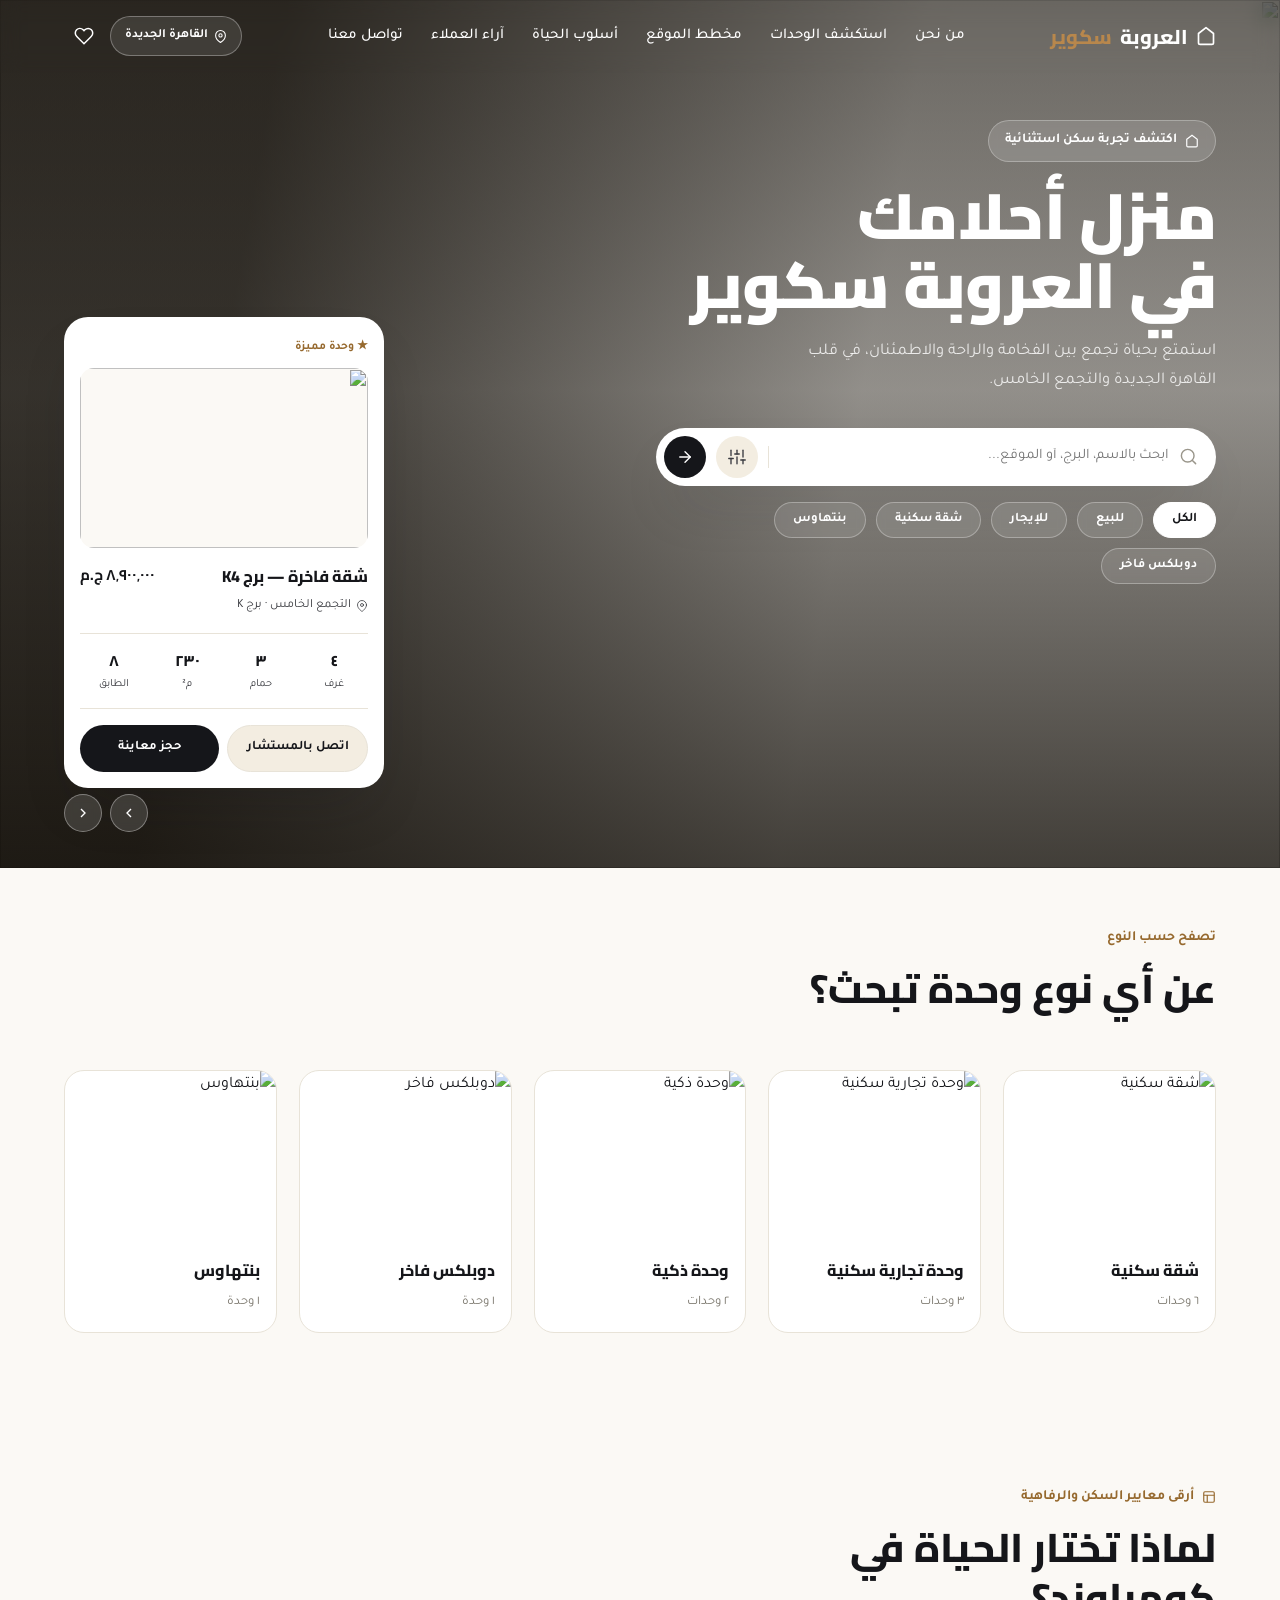
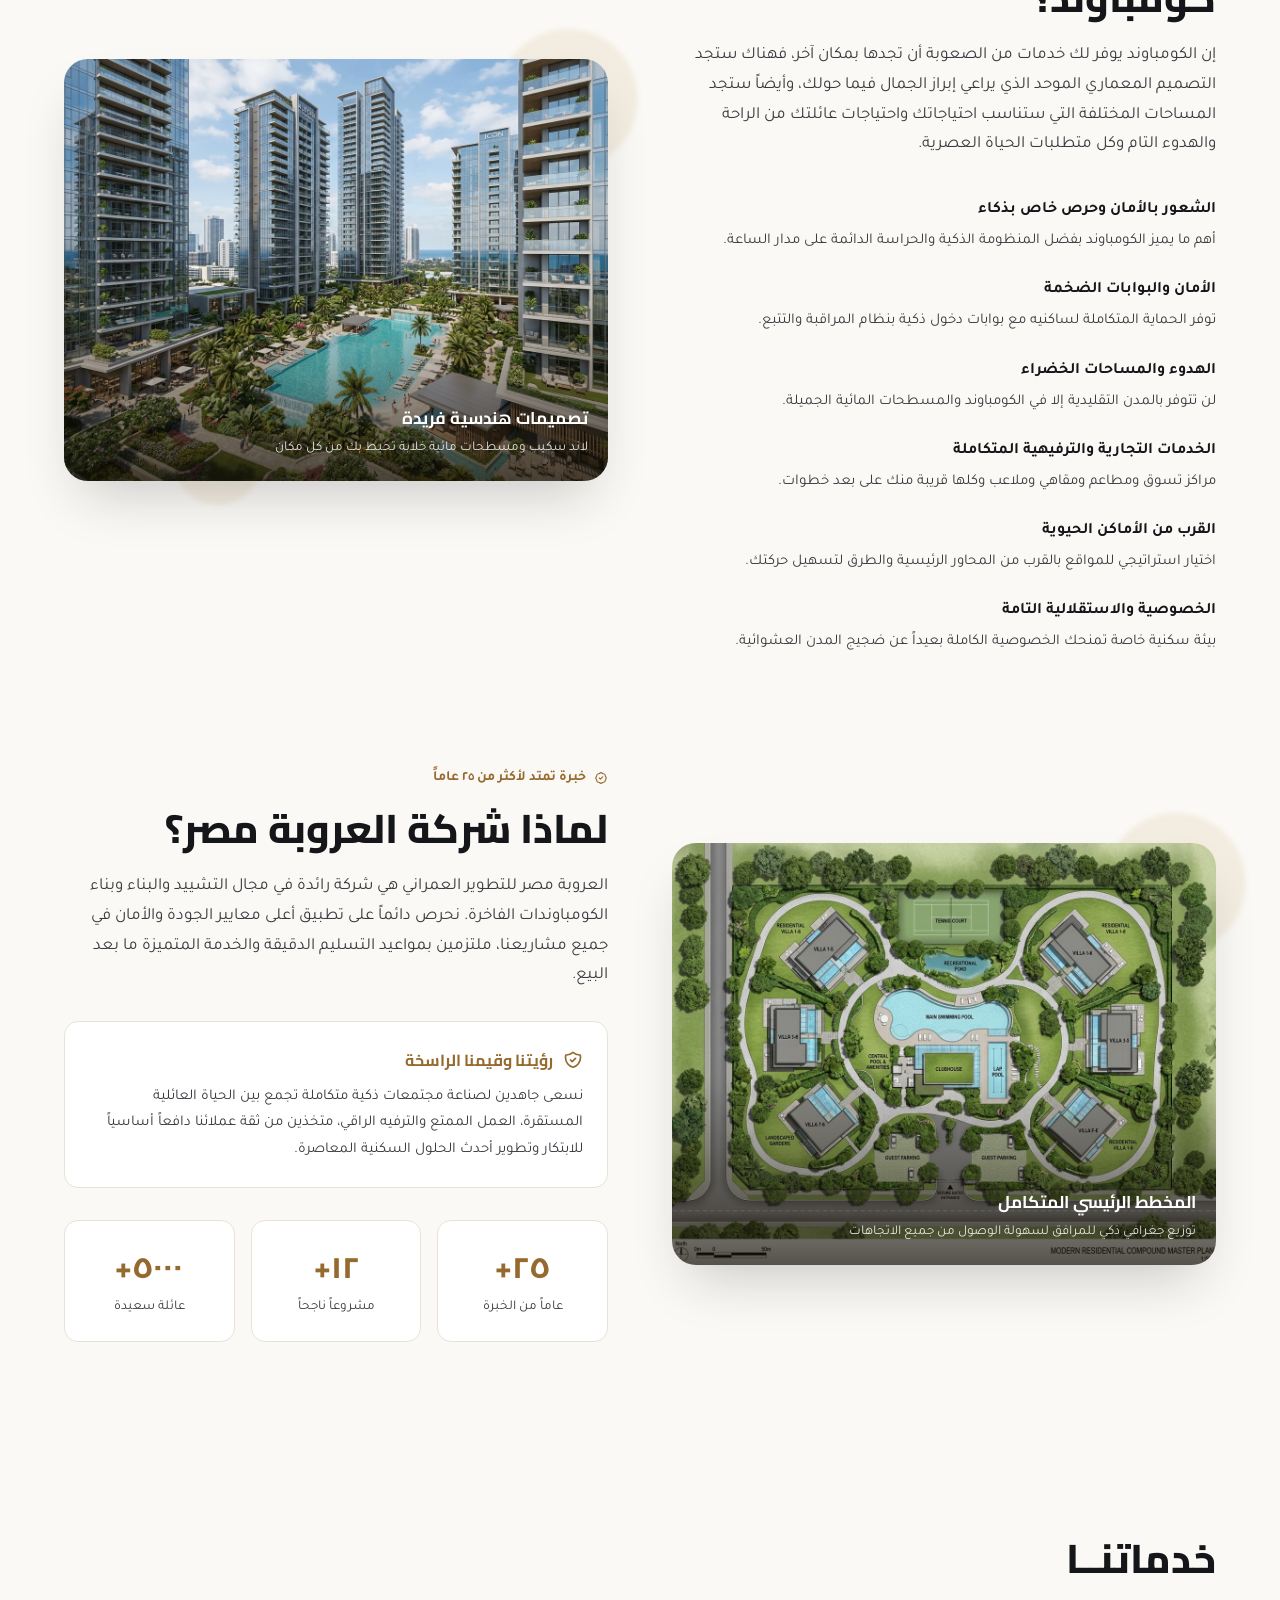
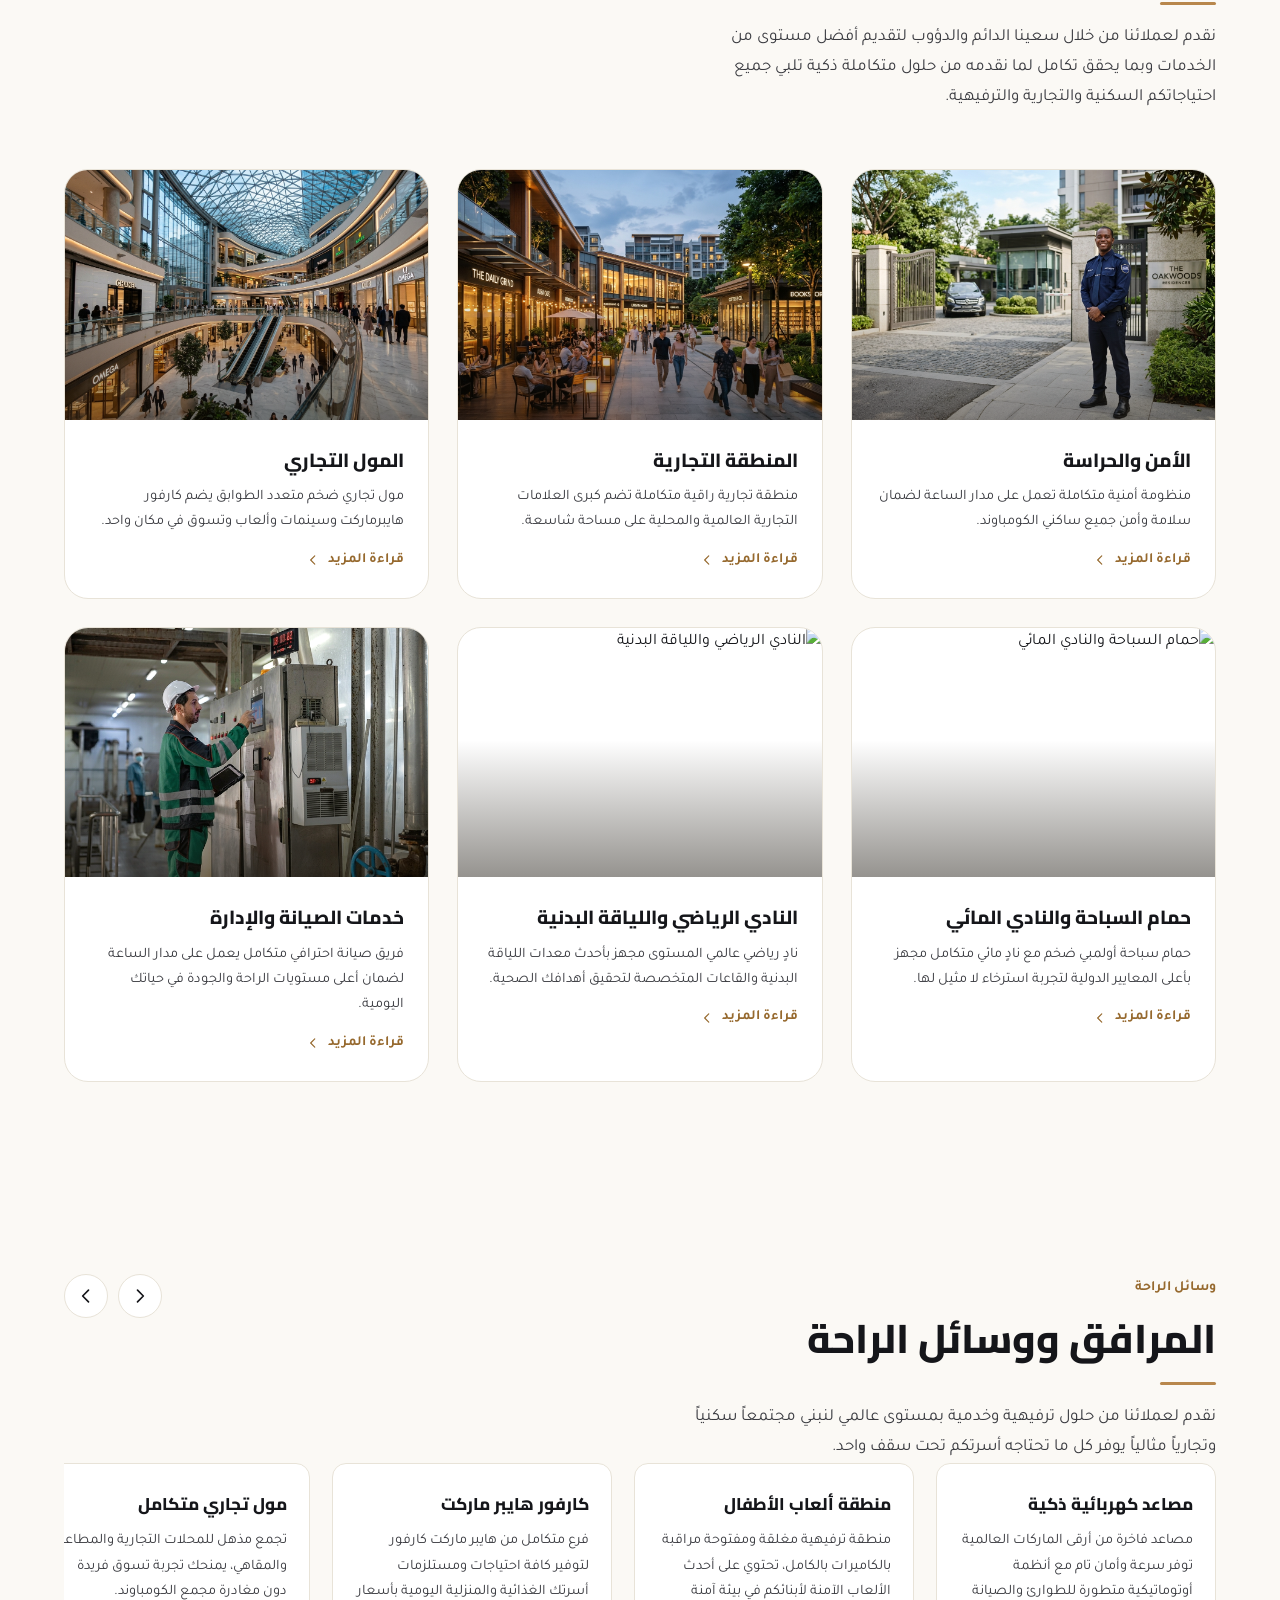
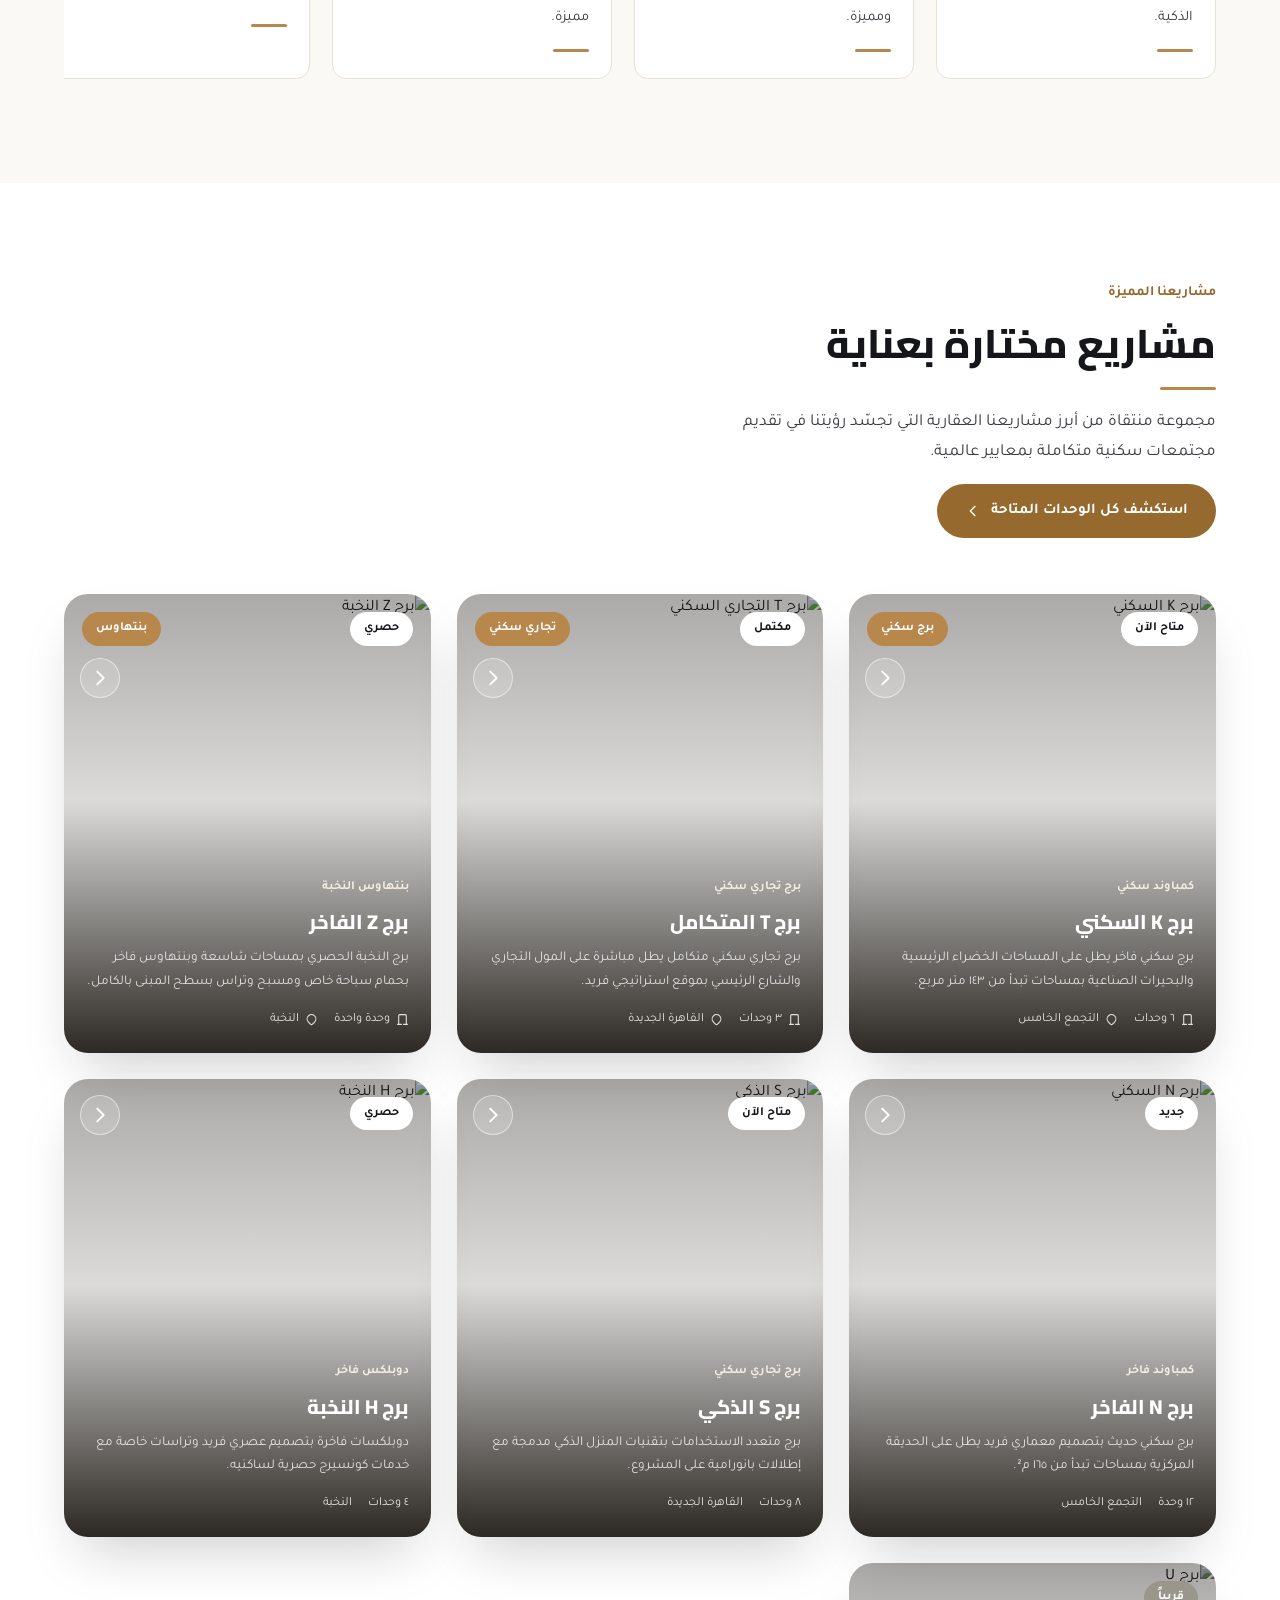
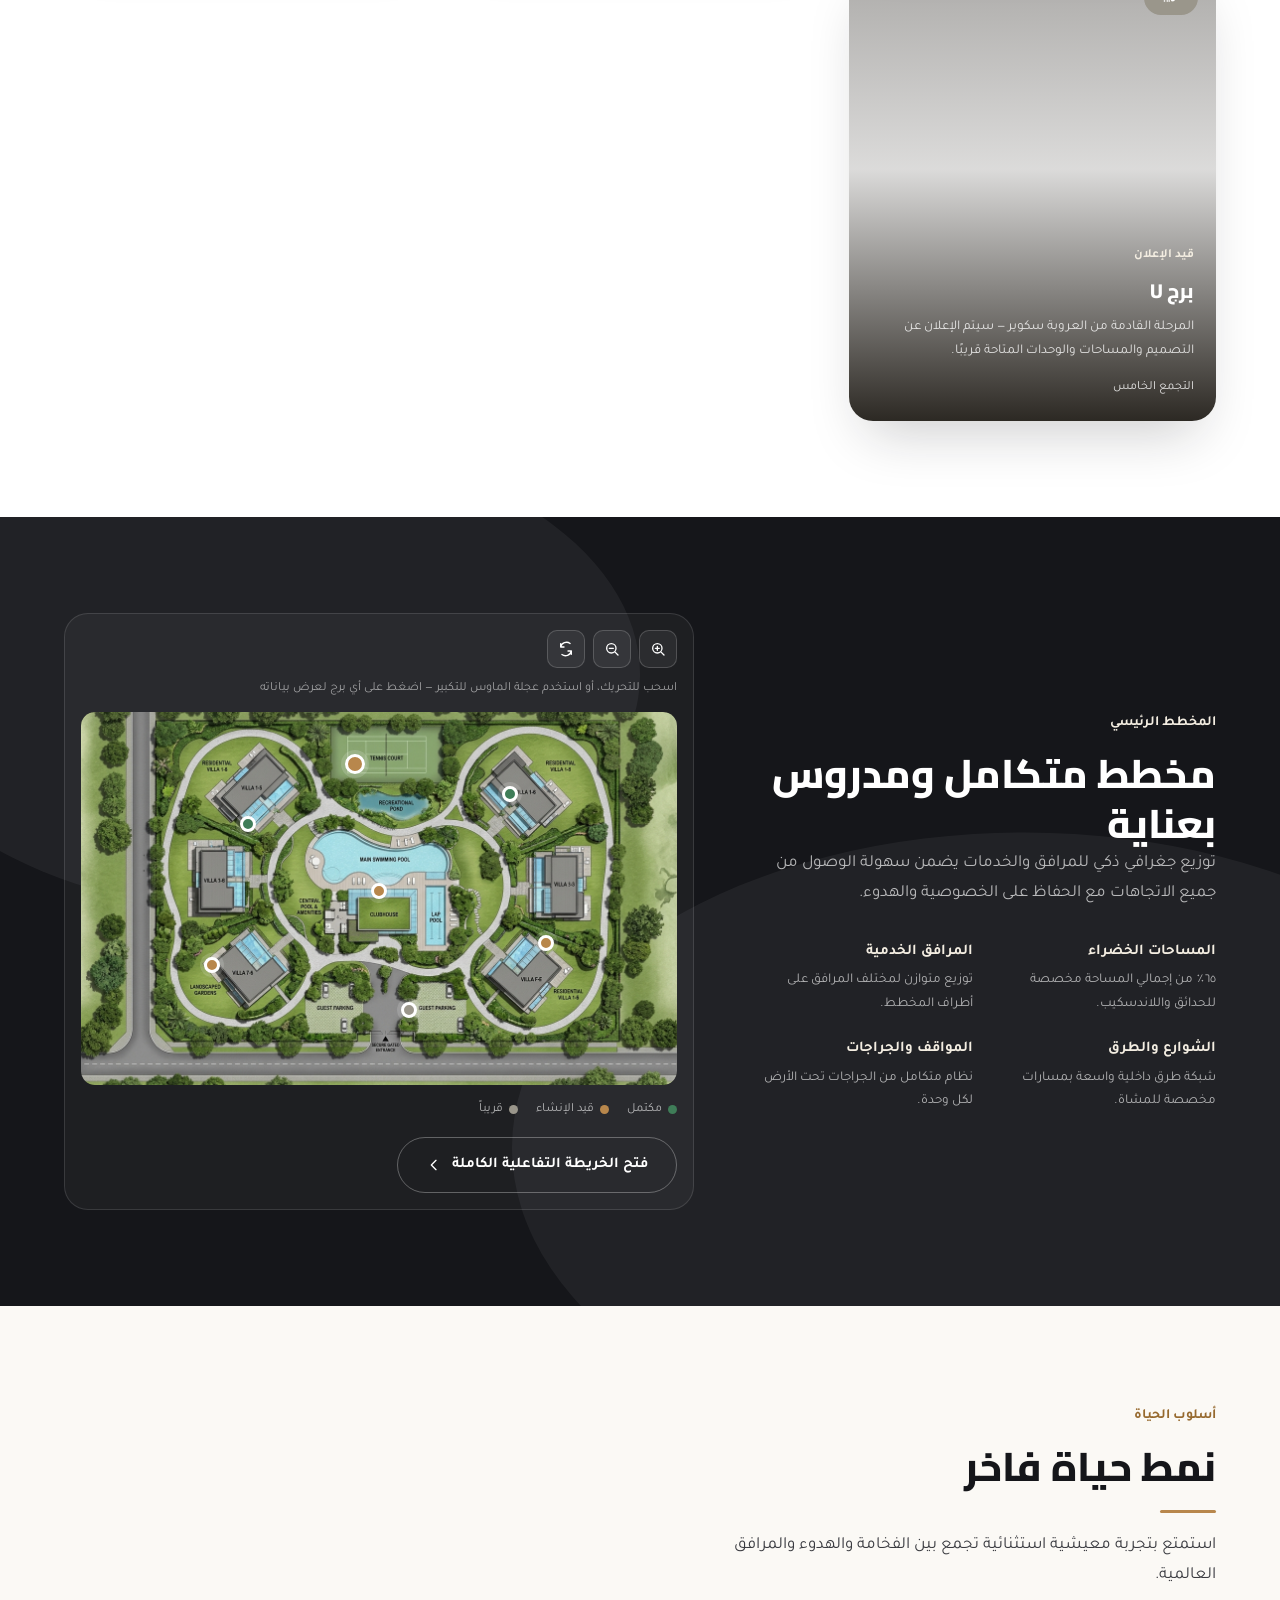
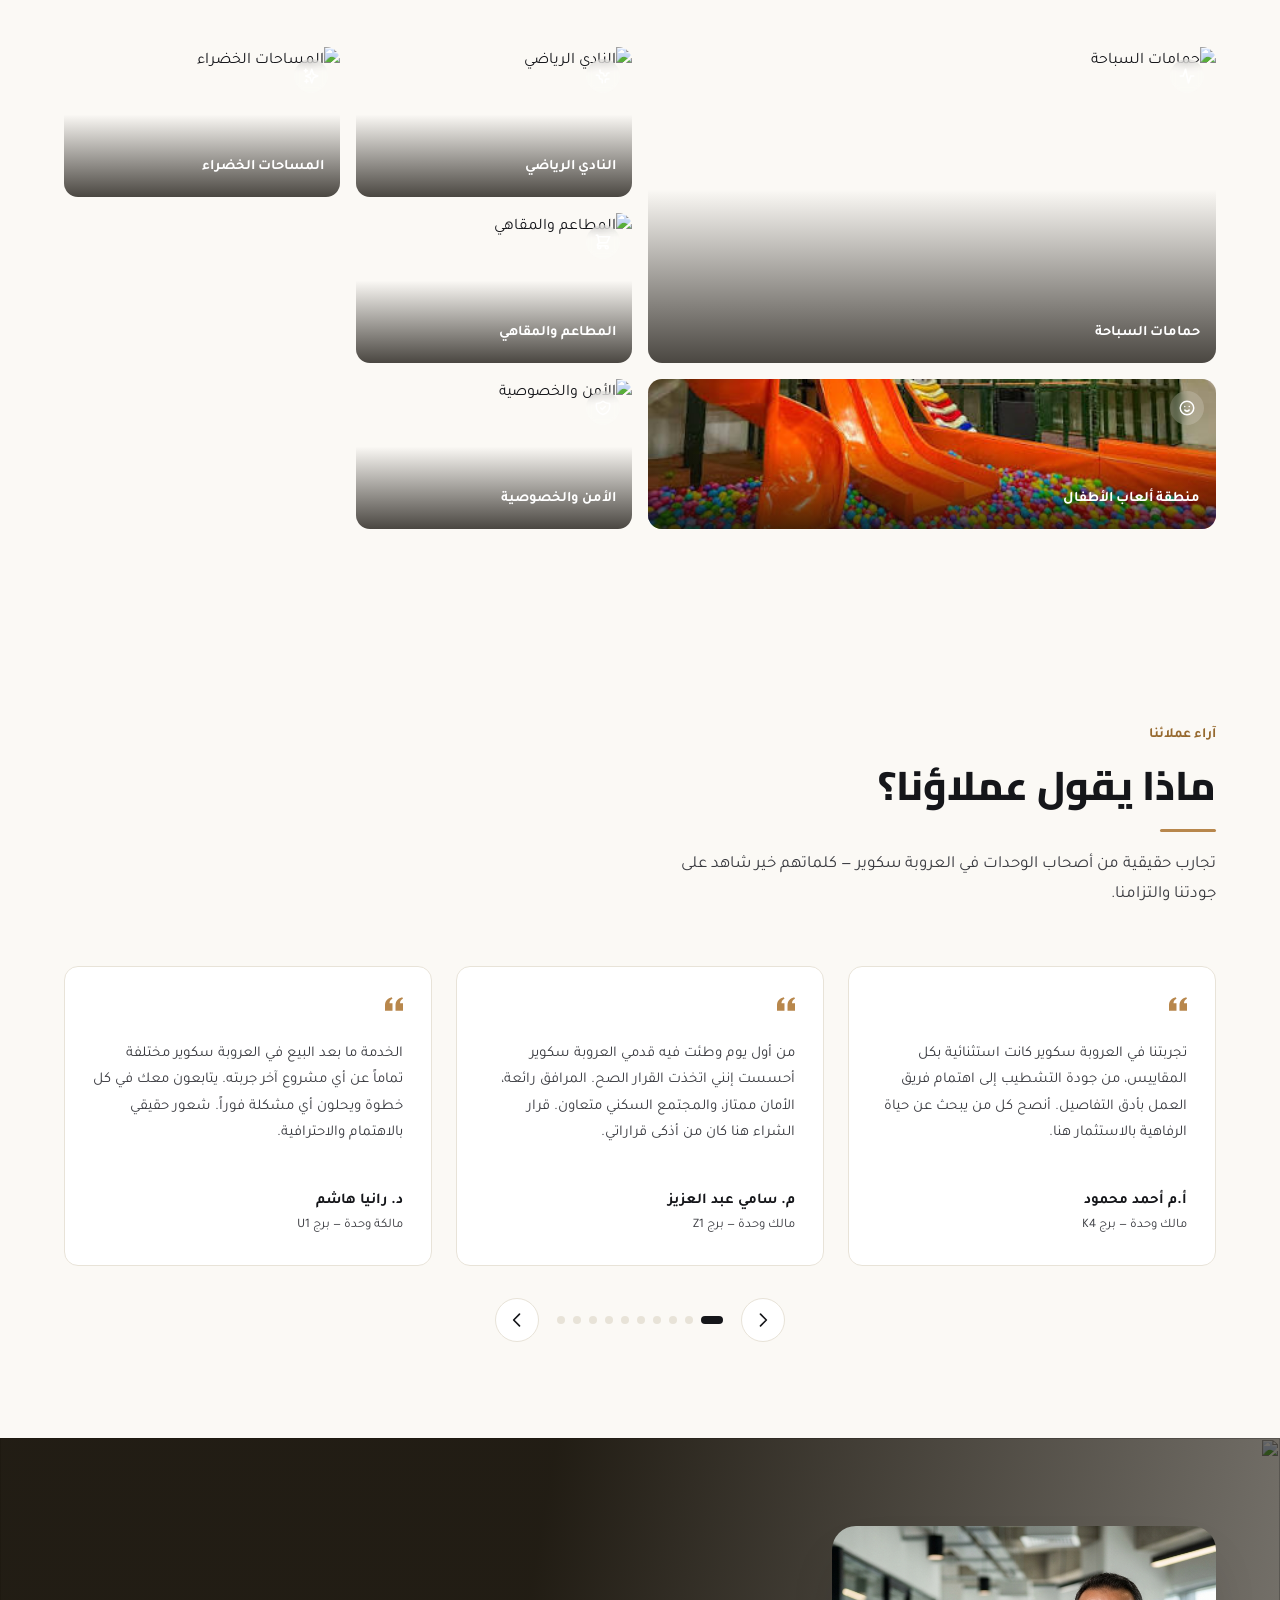
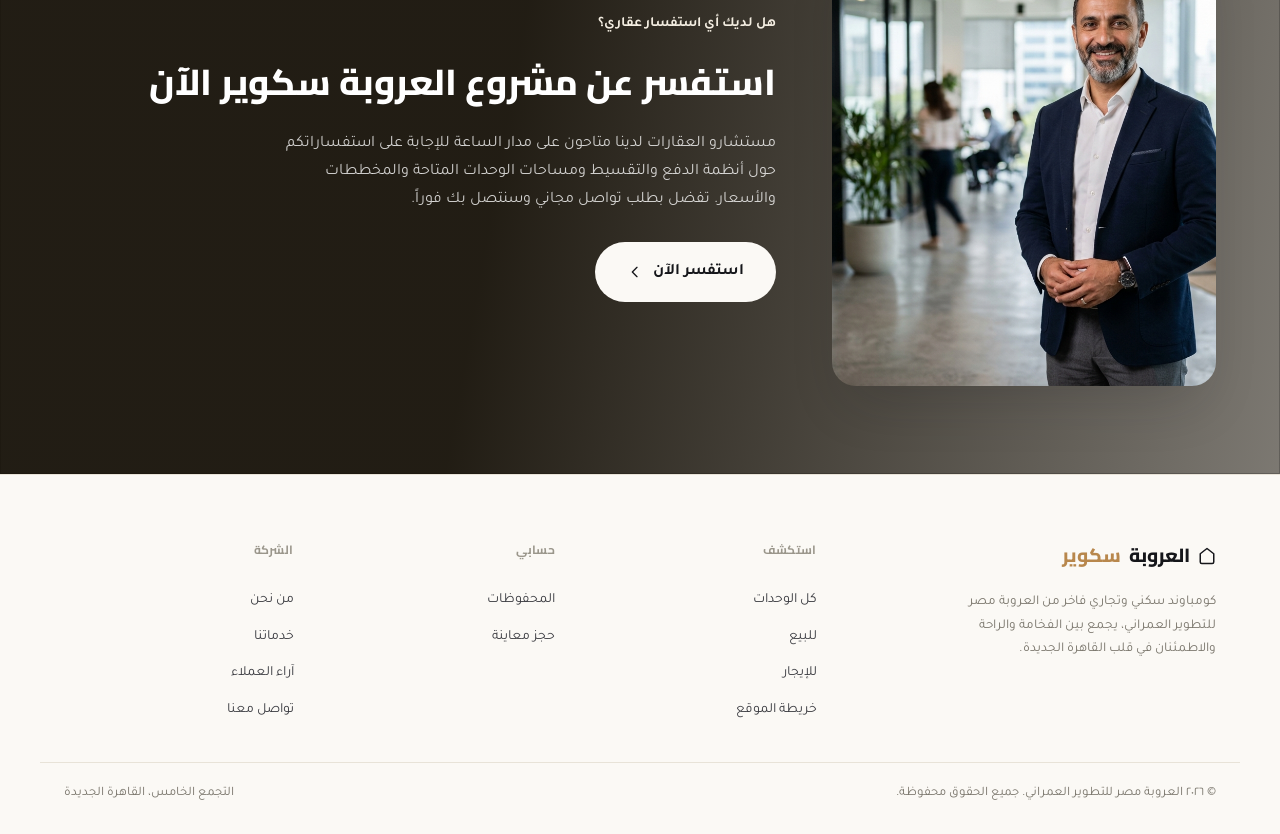
==== commit 0fa8a6c5: "Add files via upload" ====
--- a/index.html
+++ b/index.html
@@ -105,11 +105,11 @@
       </div>
     </div>
     <div class="hero-arrows">
+      <button type="button" id="heroPrev" aria-label="الوحدة المميزة السابقة">
+        <svg width="16" height="16" viewBox="0 0 24 24" fill="none" stroke="currentColor" stroke-width="2"><polyline points="15 18 9 12 15 6"></polyline></svg>
+      </button>
       <button type="button" id="heroNext" aria-label="الوحدة المميزة التالية">
         <svg width="16" height="16" viewBox="0 0 24 24" fill="none" stroke="currentColor" stroke-width="2"><polyline points="9 18 15 12 9 6"></polyline></svg>
-      </button>
-      <button type="button" id="heroPrev" aria-label="الوحدة المميزة السابقة">
-        <svg width="16" height="16" viewBox="0 0 24 24" fill="none" stroke="currentColor" stroke-width="2"><polyline points="15 18 9 12 15 6"></polyline></svg>
       </button>
     </div>
   </section>
--- a/css/style.css
+++ b/css/style.css
@@ -1126,6 +1126,25 @@
   padding:22px;
   position:sticky; top:104px;
 }
+.units-search-row{
+  display:flex; align-items:center; gap:14px;
+  padding-top:28px;
+}
+.units-search-bar{ flex:1; box-shadow:var(--shadow-sm); }
+.units-map-btn{
+  flex-shrink:0;
+  background:var(--surface); color:var(--ink);
+  border:1px solid var(--line);
+  box-shadow:var(--shadow-sm);
+  white-space:nowrap;
+}
+.units-map-btn:hover{ border-color:var(--line-strong); background:var(--cream); }
+@media (max-width:640px){
+  .units-search-row{ flex-wrap:wrap; }
+  .units-search-bar{ flex-basis:100%; }
+  .units-map-btn{ flex:1; justify-content:center; }
+}
+
 .quick-filters{
   display:flex; align-items:center; justify-content:space-between; gap:16px;
   flex-wrap:wrap;
@@ -1413,6 +1432,9 @@
 .agent-card__contact{ display:flex; flex-direction:column; gap:10px; margin-bottom:18px; }
 .agent-contact-row{ display:flex; align-items:center; gap:10px; font-size:13.5px; color:var(--ink-soft); }
 .agent-contact-row svg{ color:var(--muted); flex-shrink:0; }
+.agent-contact-row--link{ transition:color .2s; }
+.agent-contact-row--link:hover{ color:var(--ink); }
+.agent-contact-row--link:hover svg{ color:var(--ink); }
 
 @media (max-width:900px){ .ud-layout{ grid-template-columns:1fr; } .agent-card{ position:static; } }
 
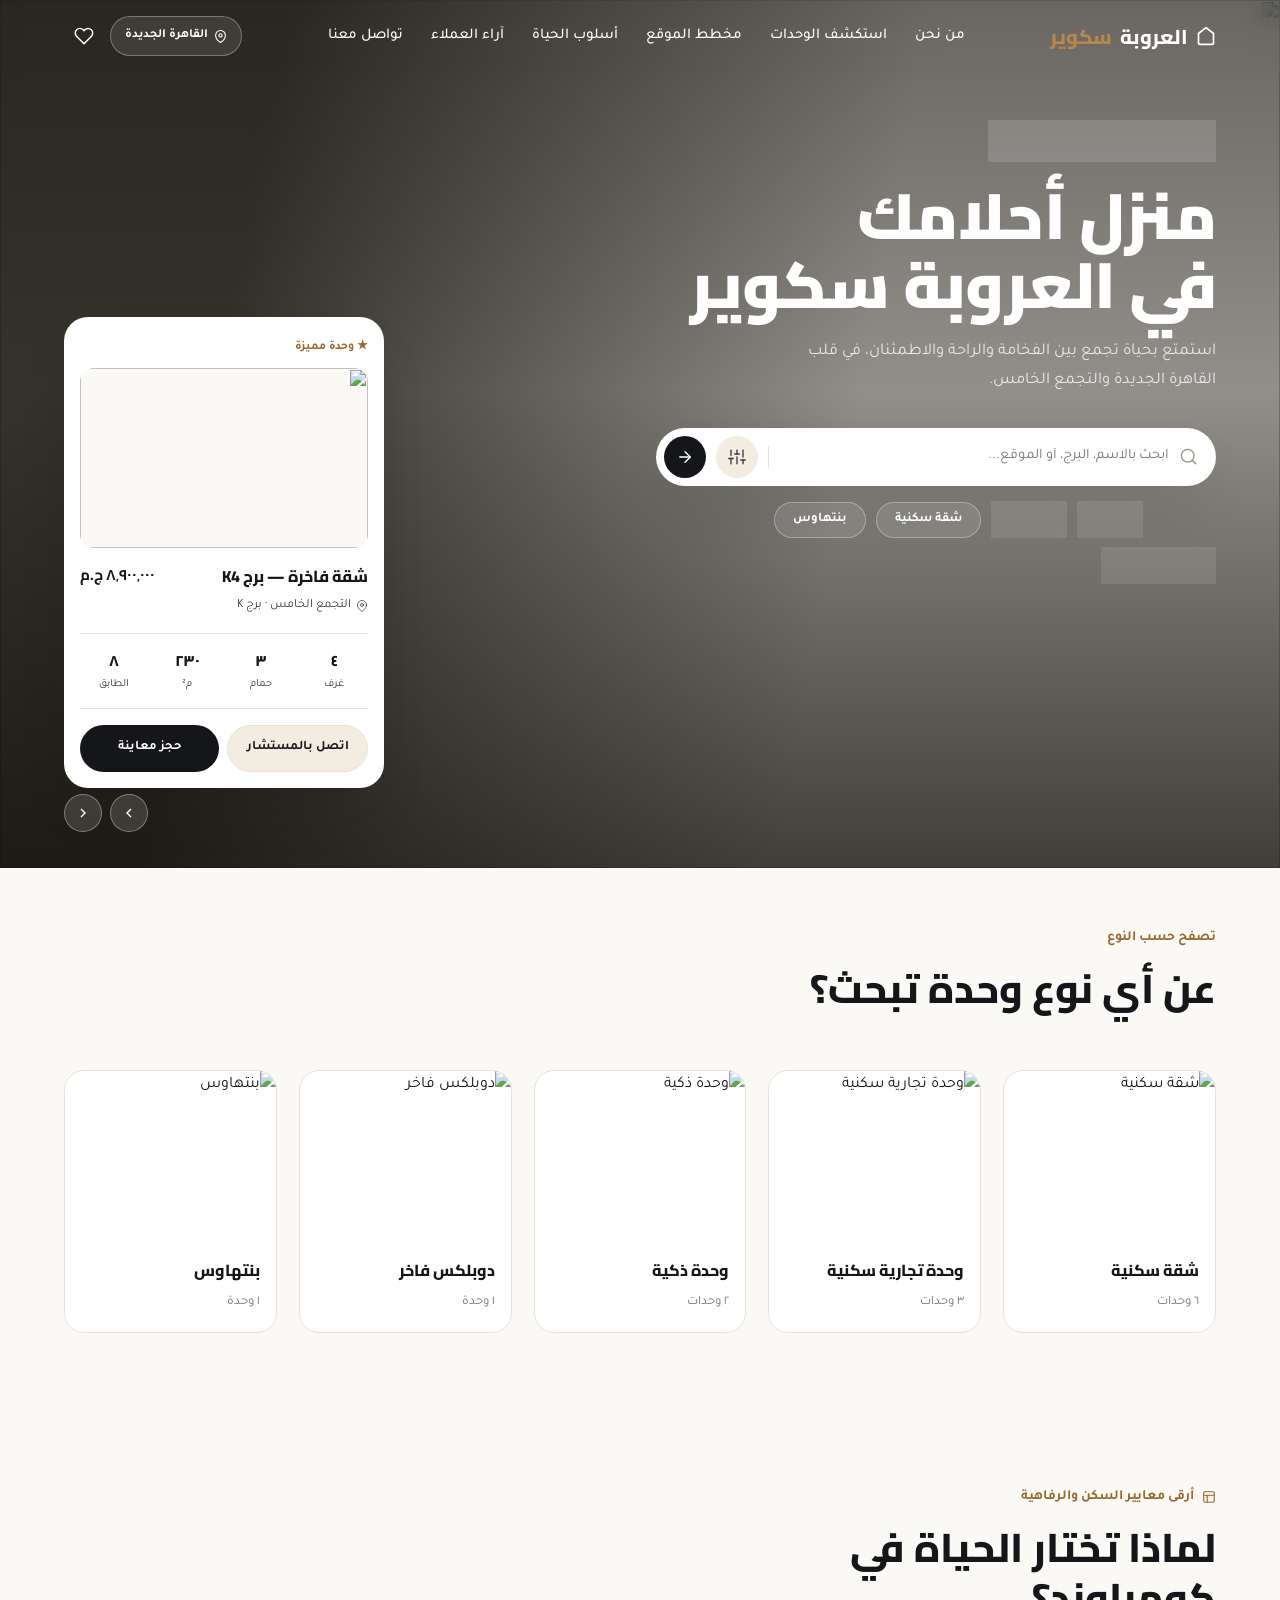
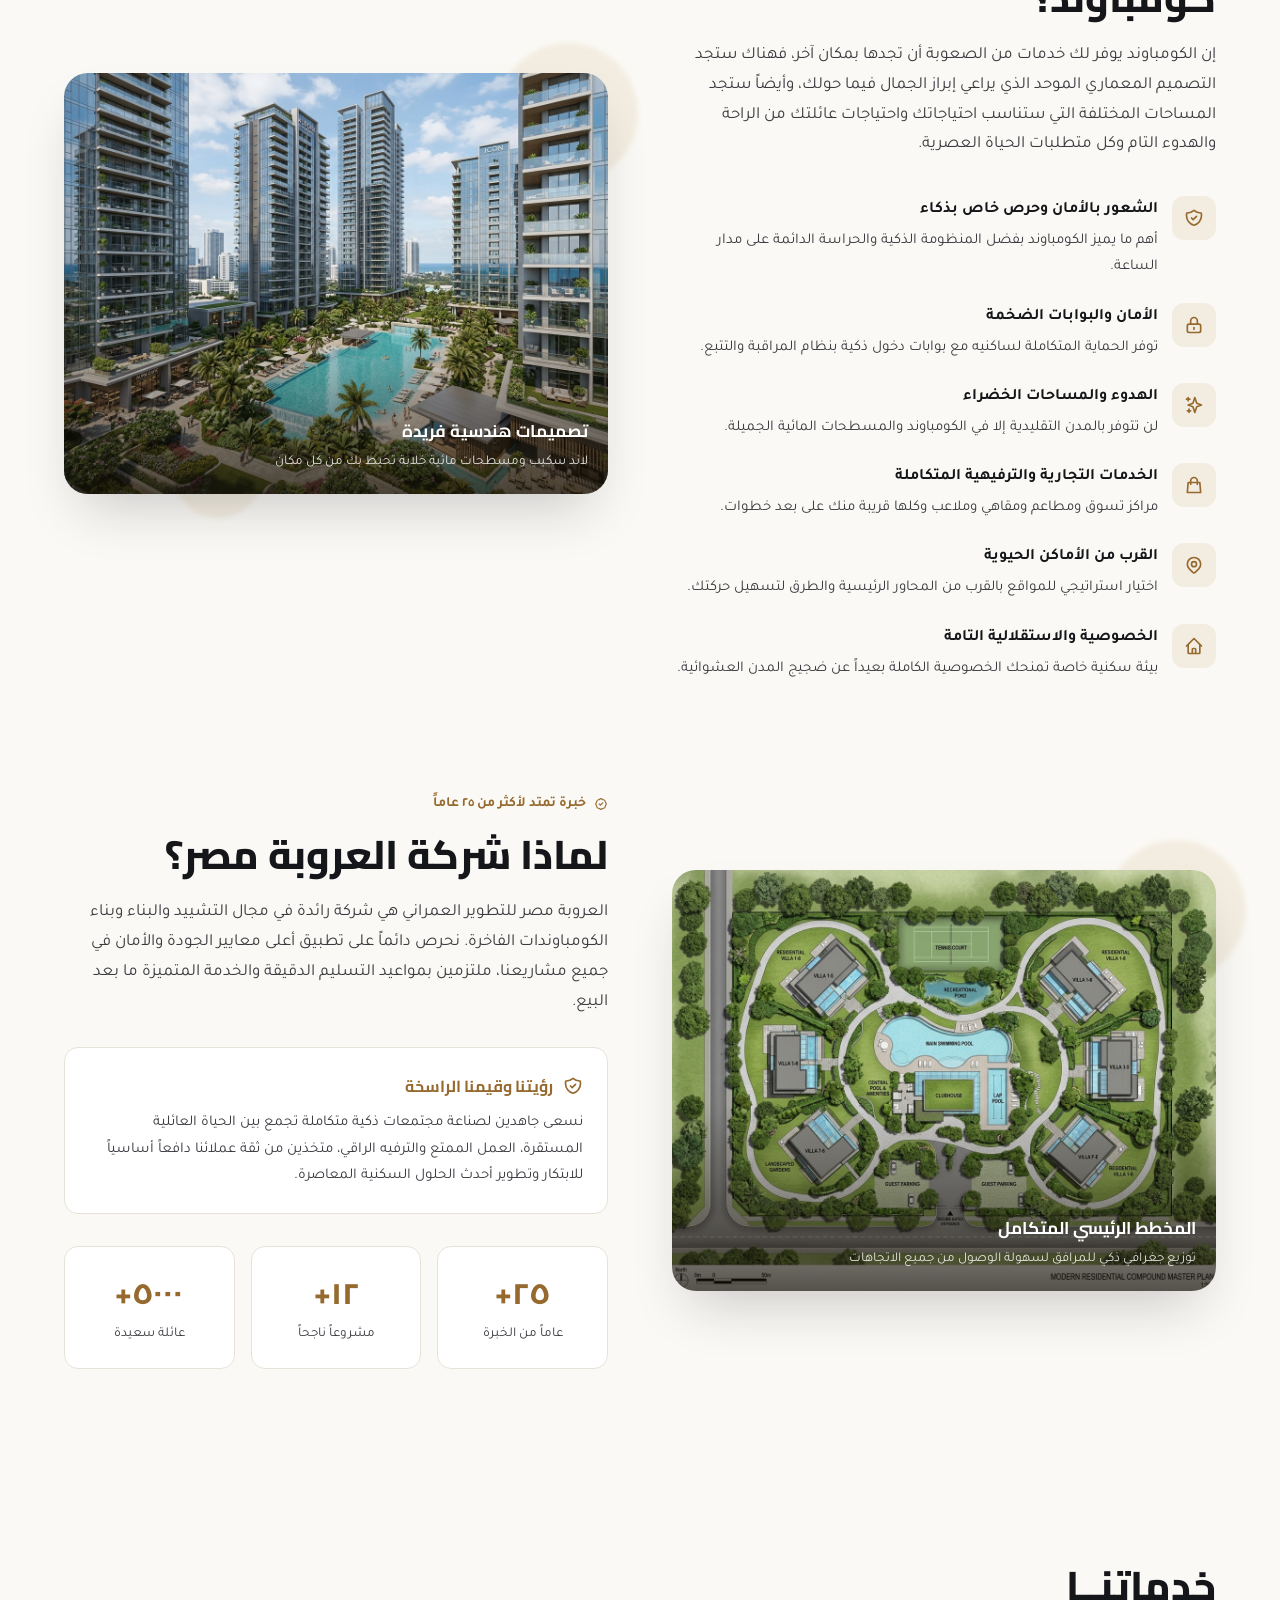
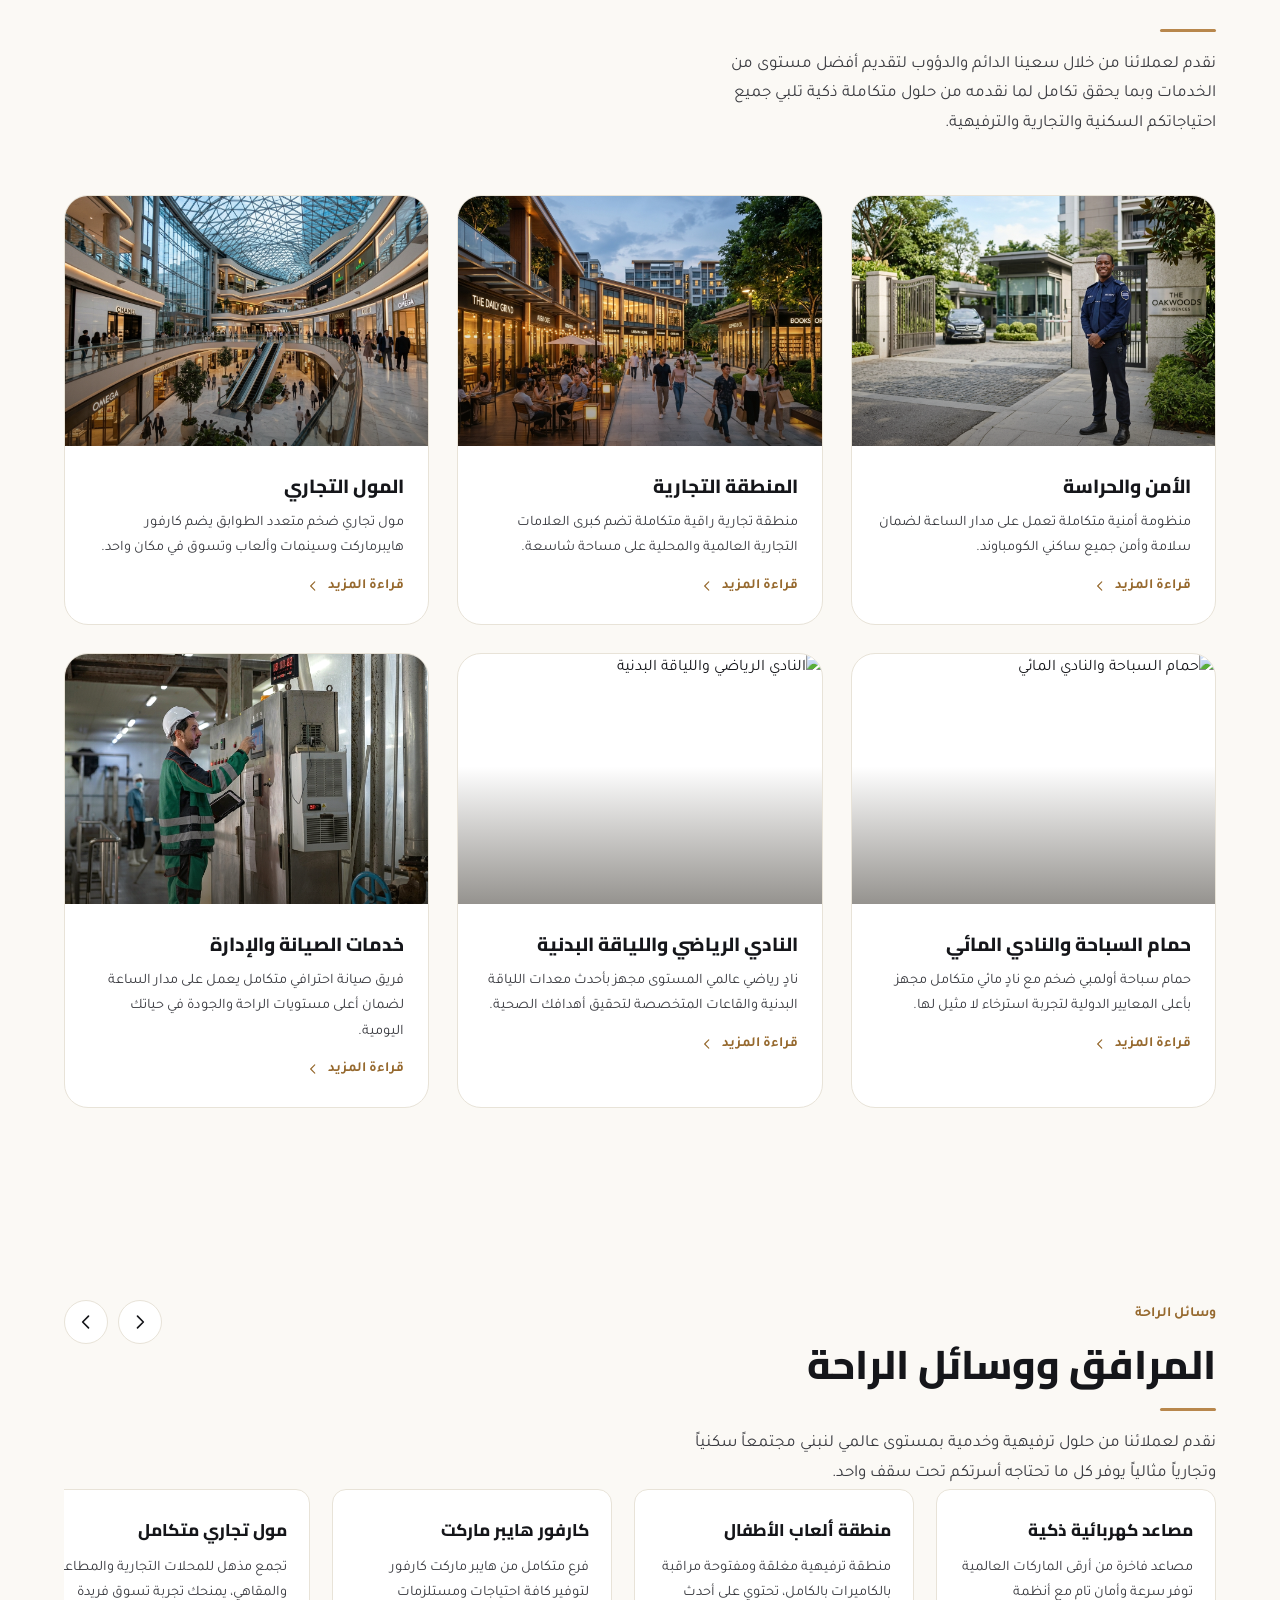
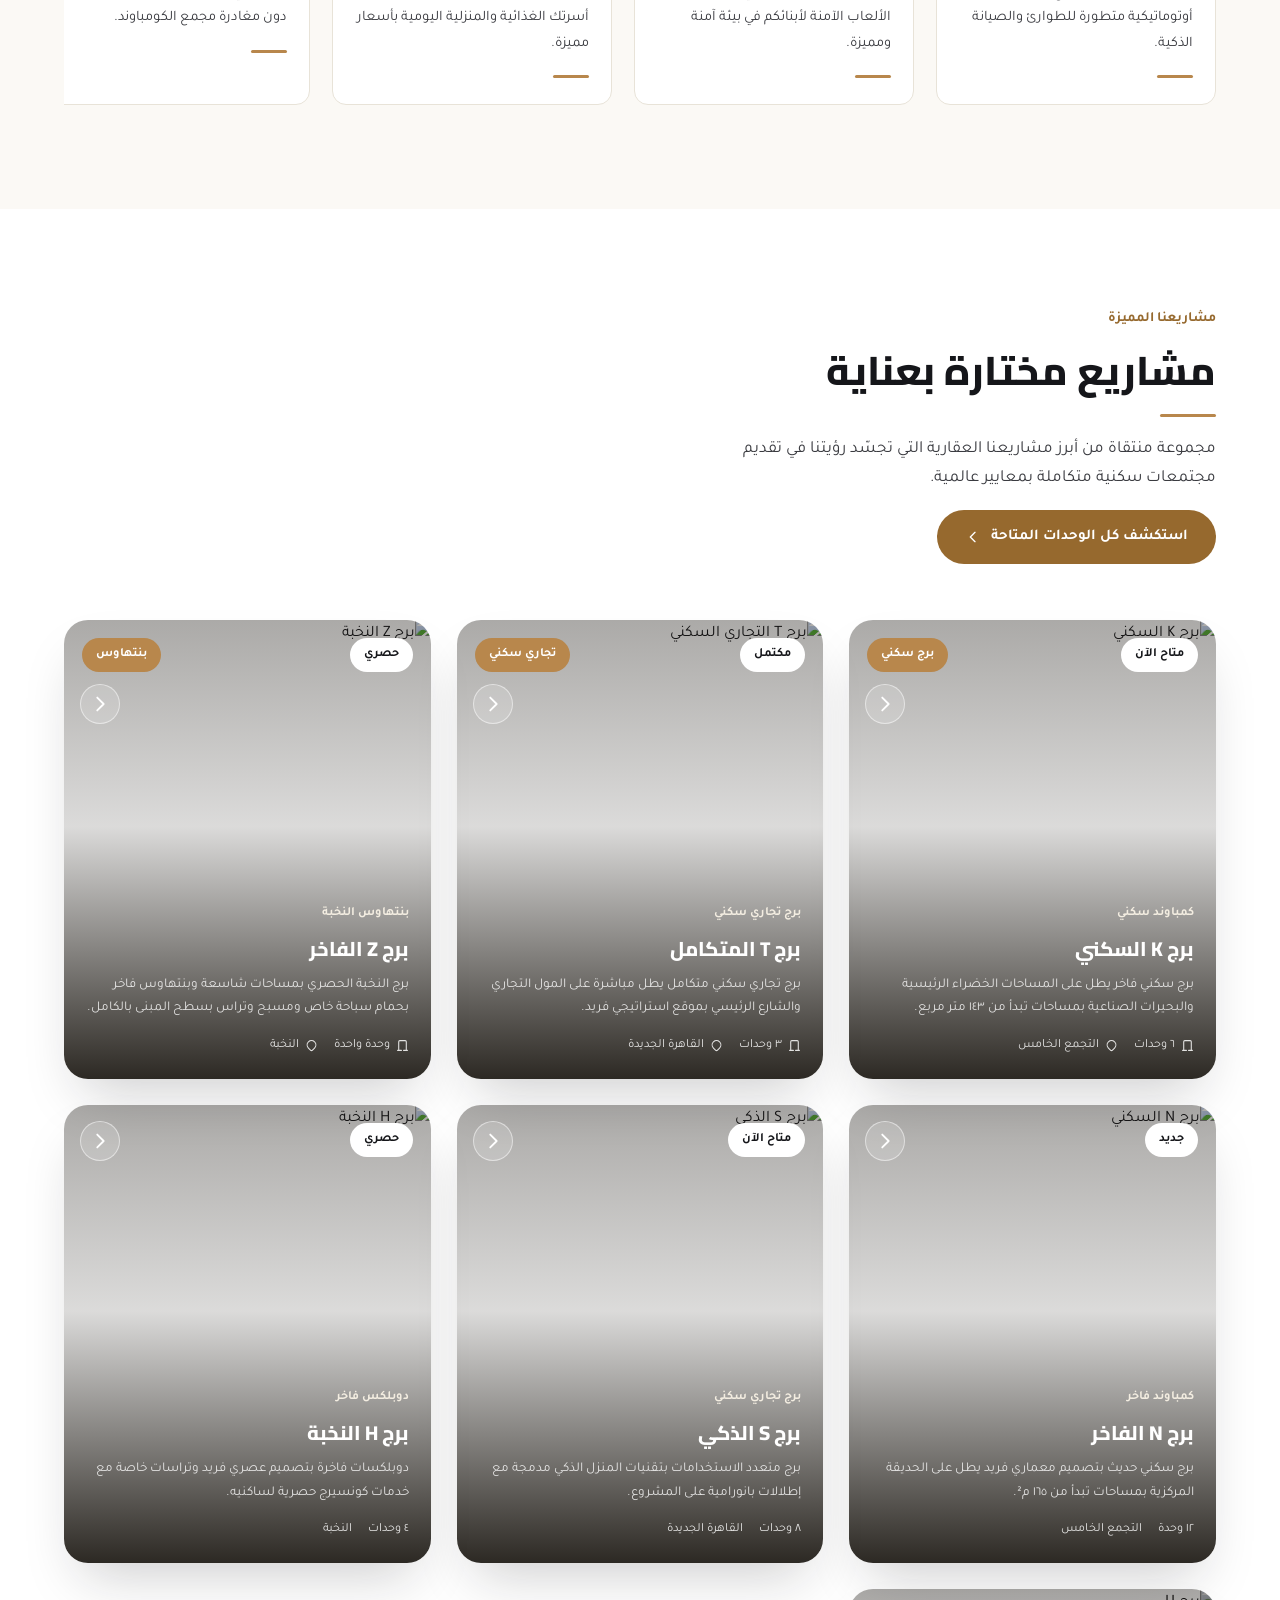
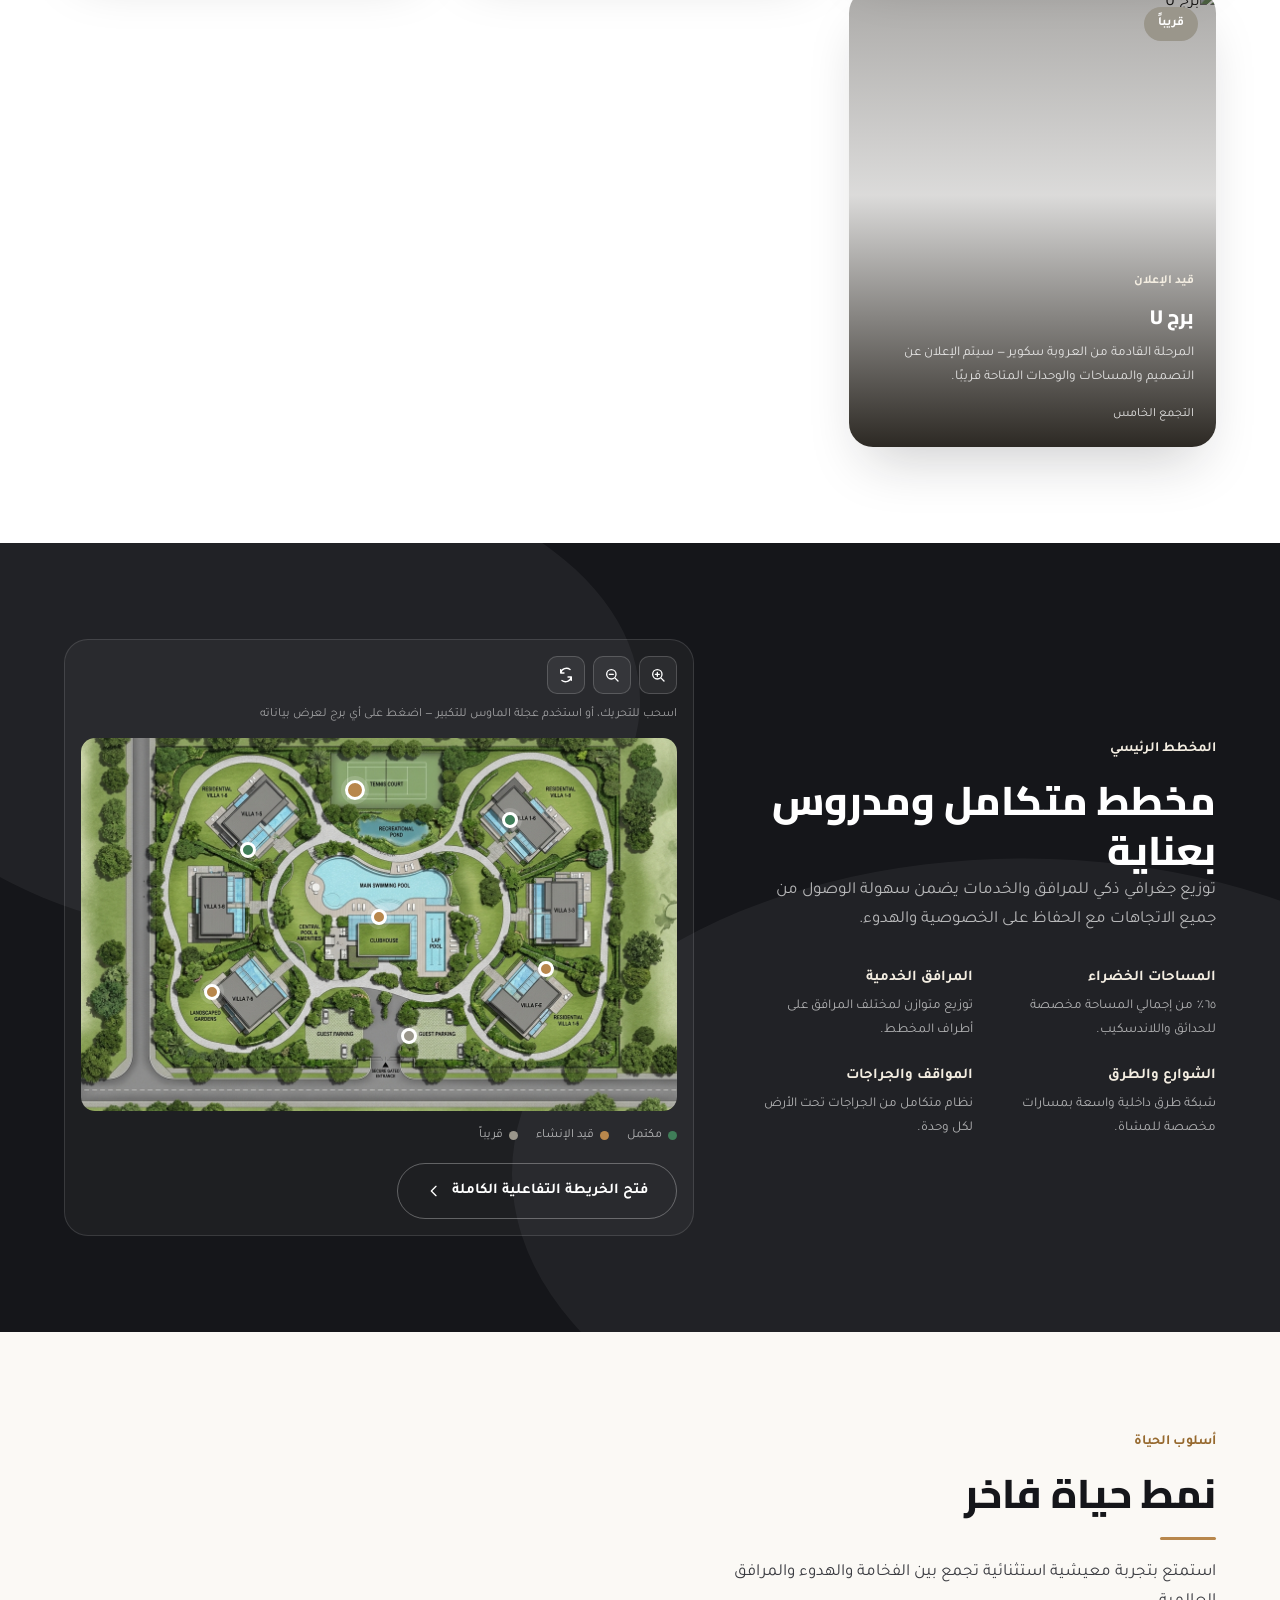
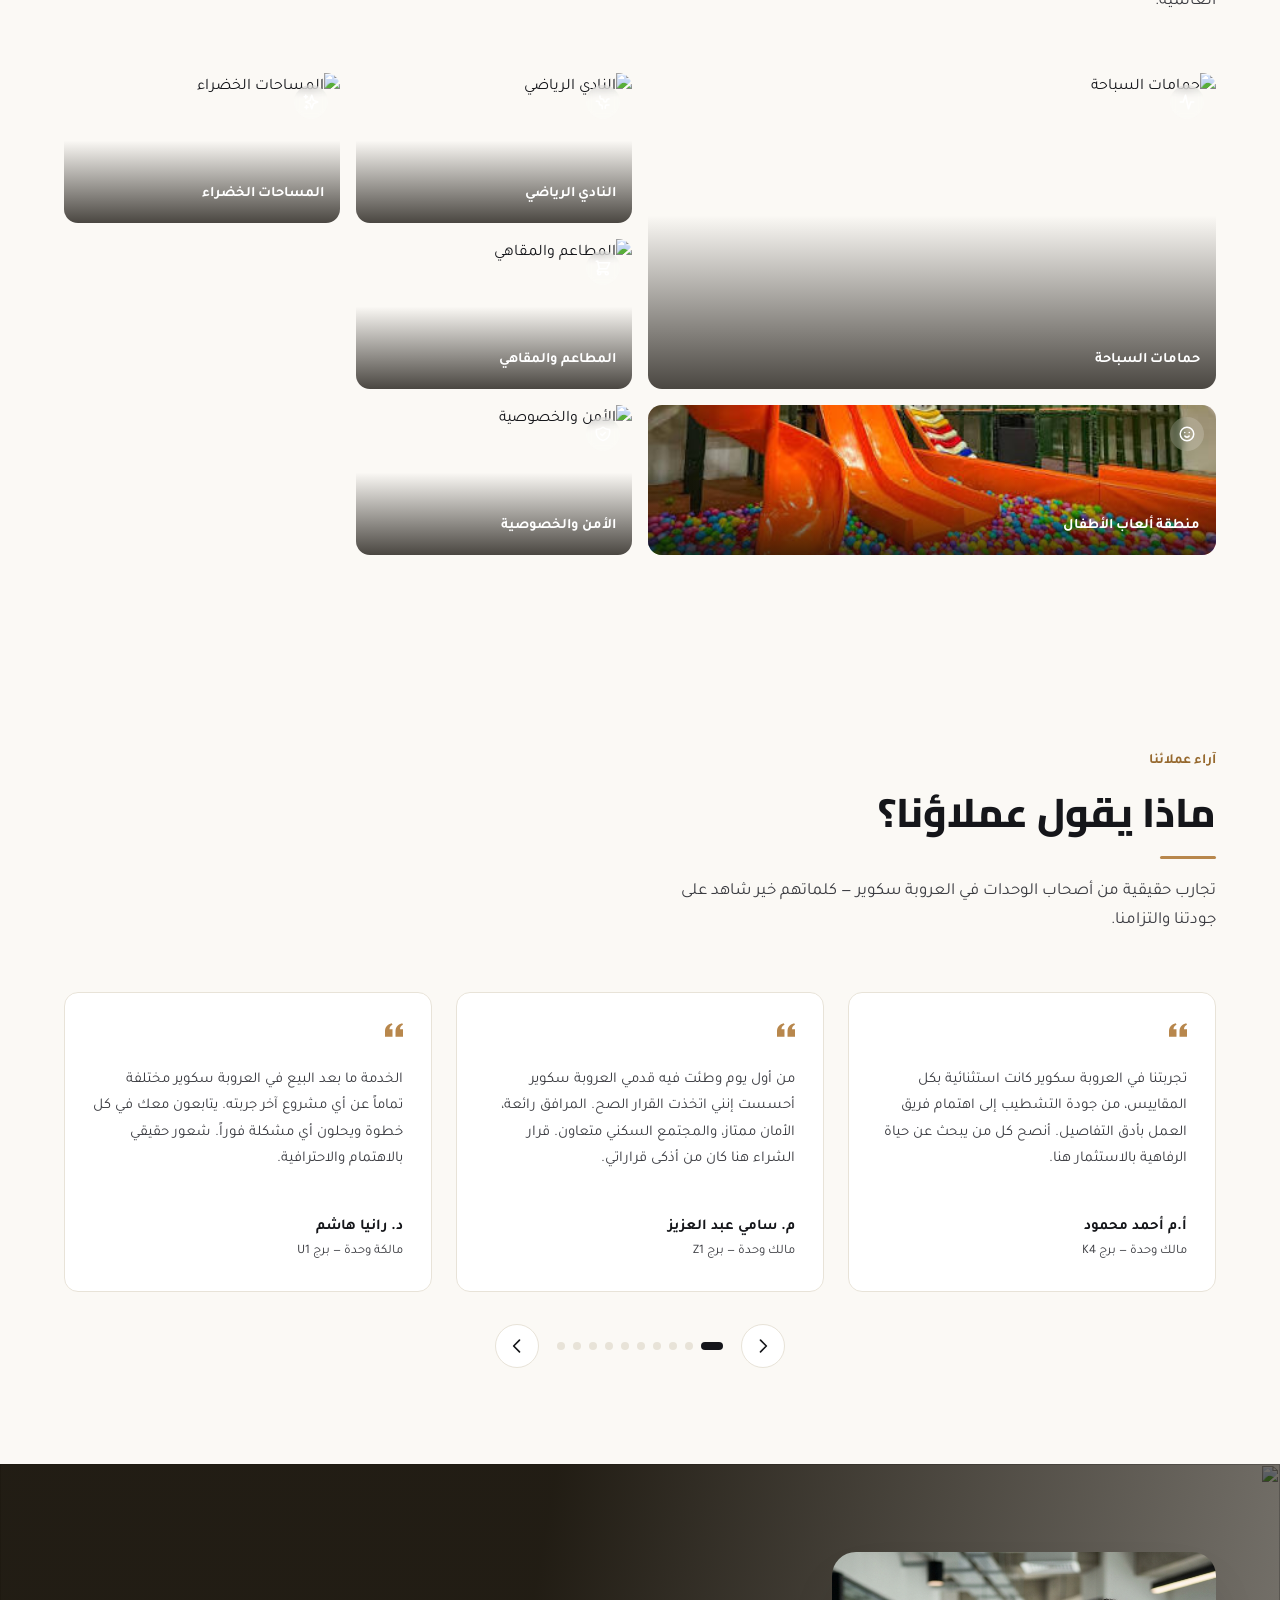
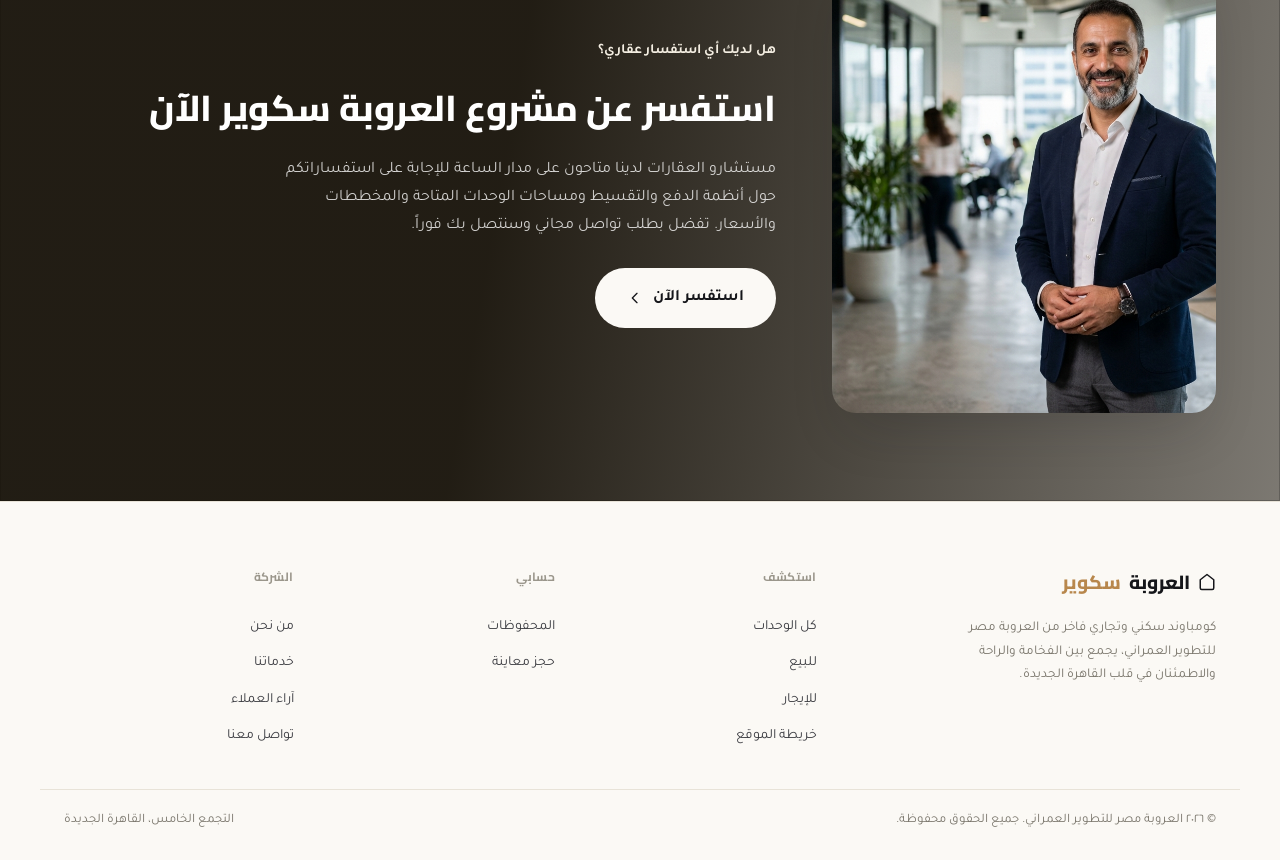
==== commit b98c20ec: "Add files via upload" ====
--- a/index.html
+++ b/index.html
@@ -174,36 +174,42 @@
           <p class="about__text" data-reveal="" data-reveal-delay="100">إن الكومباوند يوفر لك خدمات من الصعوبة أن تجدها بمكان آخر، فهناك ستجد التصميم المعماري الموحد الذي يراعي إبراز الجمال فيما حولك، وأيضاً ستجد المساحات المختلفة التي ستناسب احتياجاتك واحتياجات عائلتك من الراحة والهدوء التام وكل متطلبات الحياة العصرية.</p>
           <div class="about__features">
             <div class="about-feature" data-reveal="" data-reveal-delay="100">
+              <div class="about-feature__icon"><svg width="20" height="20" fill="none" viewBox="0 0 24 24" stroke="currentColor" stroke-width="2"><path stroke-linecap="round" stroke-linejoin="round" d="M9 12l2 2 4-4m5.618-4.016A11.955 11.955 0 0112 2.944a11.955 11.955 0 01-8.618 3.04A12.02 12.02 0 003 9c0 5.591 3.824 10.29 9 11.622 5.176-1.332 9-6.03 9-11.622 0-1.042-.133-2.052-.382-3.016z"/></svg></div>
               <div>
                 <div class="about-feature__title">الشعور بالأمان وحرص خاص بذكاء</div>
                 <div class="about-feature__desc">أهم ما يميز الكومباوند بفضل المنظومة الذكية والحراسة الدائمة على مدار الساعة.</div>
               </div>
             </div>
             <div class="about-feature" data-reveal="" data-reveal-delay="200">
+              <div class="about-feature__icon"><svg width="20" height="20" fill="none" viewBox="0 0 24 24" stroke="currentColor" stroke-width="2"><path stroke-linecap="round" stroke-linejoin="round" d="M12 15v2m-6 4h12a2 2 0 002-2v-6a2 2 0 00-2-2H6a2 2 0 00-2 2v6a2 2 0 002 2zm10-10V7a4 4 0 00-8 0v4h8z"/></svg></div>
               <div>
                 <div class="about-feature__title">الأمان والبوابات الضخمة</div>
                 <div class="about-feature__desc">توفر الحماية المتكاملة لساكنيه مع بوابات دخول ذكية بنظام المراقبة والتتبع.</div>
               </div>
             </div>
             <div class="about-feature" data-reveal="" data-reveal-delay="300">
+              <div class="about-feature__icon"><svg width="20" height="20" fill="none" viewBox="0 0 24 24" stroke="currentColor" stroke-width="2"><path stroke-linecap="round" stroke-linejoin="round" d="M5 3v4M3 5h4M6 17v4m-2-2h4m5-16l2.286 6.857L21 12l-5.714 2.143L13 21l-2.286-6.857L5 12l5.714-2.143L13 3z"/></svg></div>
               <div>
                 <div class="about-feature__title">الهدوء والمساحات الخضراء</div>
                 <div class="about-feature__desc">لن تتوفر بالمدن التقليدية إلا في الكومباوند والمسطحات المائية الجميلة.</div>
               </div>
             </div>
             <div class="about-feature" data-reveal="" data-reveal-delay="400">
+              <div class="about-feature__icon"><svg width="20" height="20" fill="none" viewBox="0 0 24 24" stroke="currentColor" stroke-width="2"><path stroke-linecap="round" stroke-linejoin="round" d="M16 11V7a4 4 0 00-8 0v4M5 9h14l1 12H4L5 9z"/></svg></div>
               <div>
                 <div class="about-feature__title">الخدمات التجارية والترفيهية المتكاملة</div>
                 <div class="about-feature__desc">مراكز تسوق ومطاعم ومقاهي وملاعب وكلها قريبة منك على بعد خطوات.</div>
               </div>
             </div>
             <div class="about-feature" data-reveal="" data-reveal-delay="500">
+              <div class="about-feature__icon"><svg width="20" height="20" fill="none" viewBox="0 0 24 24" stroke="currentColor" stroke-width="2"><path stroke-linecap="round" stroke-linejoin="round" d="M17.657 16.657L13.414 20.9a1.998 1.998 0 01-2.827 0l-4.244-4.243a8 8 0 1111.314 0z"/><path stroke-linecap="round" stroke-linejoin="round" d="M15 11a3 3 0 11-6 0 3 3 0 016 0z"/></svg></div>
               <div>
                 <div class="about-feature__title">القرب من الأماكن الحيوية</div>
                 <div class="about-feature__desc">اختيار استراتيجي للمواقع بالقرب من المحاور الرئيسية والطرق لتسهيل حركتك.</div>
               </div>
             </div>
             <div class="about-feature" data-reveal="" data-reveal-delay="500">
+              <div class="about-feature__icon"><svg width="20" height="20" fill="none" viewBox="0 0 24 24" stroke="currentColor" stroke-width="2"><path stroke-linecap="round" stroke-linejoin="round" d="M3 12l2-2m0 0l7-7 7 7M5 10v10a1 1 0 001 1h3m10-11l2 2m-2-2v10a1 1 0 01-1 1h-3m-6 0a1 1 0 001-1v-4a1 1 0 011-1h2a1 1 0 011 1v4a1 1 0 001 1m-6 0h6"/></svg></div>
               <div>
                 <div class="about-feature__title">الخصوصية والاستقلالية التامة</div>
                 <div class="about-feature__desc">بيئة سكنية خاصة تمنحك الخصوصية الكاملة بعيداً عن ضجيج المدن العشوائية.</div>
--- a/css/style.css
+++ b/css/style.css
@@ -510,6 +510,12 @@
   gap:22px;
 }
 .about-feature{ display:flex; gap:14px; }
+.about-feature__icon{
+  flex-shrink:0;
+  width:44px; height:44px; border-radius:12px;
+  background:var(--sand); color:var(--gold-deep);
+  display:flex; align-items:center; justify-content:center;
+}
 .about-feature__title{ font-weight:700; font-size:16px; margin-bottom:4px; }
 .about-feature__desc{ color:var(--ink-soft); font-size:15px; }
 
@@ -572,7 +578,9 @@
   border-radius:var(--radius-md);
   padding:20px 14px;
   text-align:center;
-}
+  transition:border-color .2s, transform .2s, box-shadow .2s;
+}
+.stat-card:hover{ border-color:var(--line-strong); transform:translateY(-3px); box-shadow:var(--shadow-sm); }
 .stat-card__num{
   display:block;
   font-family:"Cairo",sans-serif;
@@ -903,10 +911,11 @@
   grid-auto-rows:150px;
   gap:16px;
 }
-.lifestyle-item{ position:relative; border-radius:var(--radius-md); overflow:hidden; }
+.lifestyle-item{ position:relative; border-radius:var(--radius-md); overflow:hidden; cursor:default; }
 .lifestyle-item:nth-child(1){ grid-column:span 2; grid-row:span 2; }
 .lifestyle-item:nth-child(5){ grid-column:span 2; }
-.lifestyle-item img{ width:100%; height:100%; object-fit:cover; }
+.lifestyle-item img{ width:100%; height:100%; object-fit:cover; transition:transform .5s var(--ease); }
+.lifestyle-item:hover img{ transform:scale(1.06); }
 .lifestyle-item__overlay{
   position:absolute; inset:0;
   background:linear-gradient(0deg, rgba(15,11,5,.75) 0%, rgba(15,11,5,0) 55%);
@@ -1092,6 +1101,9 @@
 .mt-2{ margin-top:8px; } .mt-3{ margin-top:12px; } .mt-4{ margin-top:16px; }
 .btn-block{ width:100%; justify-content:center; }
 .count{ color:var(--ink-soft); font-weight:500; font-size:13px; }
+.btn--whatsapp{ background:#25D366; color:#fff; }
+.btn--whatsapp:hover{ background:#1EBE57; }
+
 .btn--outline{
   background:transparent; color:var(--ink);
   border:1.5px solid var(--line);
@@ -1359,6 +1371,7 @@
   display:flex; justify-content:space-between; align-items:flex-start;
   gap:20px; flex-wrap:wrap;
 }
+.ud-titlebar--after-gallery{ margin-top:28px; }
 .ud-name{ font-size:clamp(24px,3vw,32px); }
 .ud-loc{ display:flex; align-items:center; gap:6px; color:var(--ink-soft); margin-top:8px; font-size:14.5px; }
 .ud-rating{ display:flex; align-items:center; gap:6px; margin-top:8px; color:var(--ink); font-weight:700; font-size:14px; }
@@ -1378,12 +1391,52 @@
 .ud-fav.is-fav{ color:var(--danger); border-color:var(--danger); }
 .ud-fav.is-fav svg{ fill:var(--danger); }
 
+.gallery-hero-wrap{ position:relative; }
+.gallery-float{
+  position:absolute; top:16px; z-index:2;
+  width:40px; height:40px; border-radius:50%;
+  background:rgba(255,255,255,.92);
+  color:var(--ink);
+  display:flex; align-items:center; justify-content:center;
+  box-shadow:var(--shadow-sm);
+  border:none;
+  transition:background .2s, transform .15s;
+}
+.gallery-float:hover{ background:#fff; transform:scale(1.05); }
+.gallery-float--back{ inset-inline-start:16px; }
+.gallery-float--fav{ inset-inline-end:16px; }
+.gallery-float--fav.is-fav{ color:var(--danger); }
+.gallery-float--fav.is-fav svg{ fill:var(--danger); }
+
+.ud-mobile-bar{
+  display:none;
+  position:fixed; bottom:0; inset-inline:0; z-index:40;
+  align-items:center; justify-content:space-between; gap:16px;
+  background:var(--surface);
+  border-top:1px solid var(--line);
+  box-shadow:0 -8px 24px -12px rgba(21,22,26,.15);
+  padding:12px 20px;
+  padding-bottom:calc(12px + env(safe-area-inset-bottom));
+}
+.ud-mobile-bar__price{ font-family:"Cairo",sans-serif; font-weight:800; font-size:18px; color:var(--ink); }
+.ud-mobile-bar__label{ font-size:11.5px; color:var(--muted); }
+.ud-mobile-bar .btn{ padding:12px 26px; }
+
+@media (max-width:768px){
+  .ud-mobile-bar{ display:flex; }
+  body[data-page="unit"]{ padding-bottom:76px; }
+}
+
 .gallery-hero{
-  display:grid; grid-template-columns:1.6fr 1fr; gap:12px;
-  margin-top:26px; border-radius:var(--radius-lg); overflow:hidden;
-  height:420px;
-}
-.gh-main{ position:relative; cursor:pointer; overflow:hidden; }
+  display:flex; flex-direction:column; gap:14px;
+  margin-top:26px;
+}
+.gh-main{
+  position:relative; cursor:pointer; overflow:hidden;
+  border-radius:var(--radius-lg);
+  border:3px solid var(--gold);
+  aspect-ratio:16/10;
+}
 .gh-main img{ width:100%; height:100%; object-fit:cover; transition:transform .4s; }
 .gh-main:hover img{ transform:scale(1.04); }
 .gh-count{
@@ -1392,11 +1445,15 @@
   padding:7px 14px; border-radius:999px; font-size:12.5px;
   display:inline-flex; align-items:center; gap:6px;
 }
-.gh-side{ display:grid; grid-template-rows:1fr 1fr; gap:12px; }
-.gh-side > div{ cursor:pointer; overflow:hidden; }
+.gh-side{ display:grid; grid-template-columns:repeat(2,1fr); gap:14px; }
+.gh-side > div{
+  cursor:pointer; overflow:hidden;
+  border-radius:var(--radius-md);
+  aspect-ratio:16/10;
+}
 .gh-side img{ width:100%; height:100%; object-fit:cover; transition:transform .4s; }
 .gh-side > div:hover img{ transform:scale(1.05); }
-@media (max-width:800px){ .gallery-hero{ grid-template-columns:1fr; height:auto; } .gh-side{ grid-template-columns:1fr 1fr; grid-template-rows:none; height:160px; } }
+@media (max-width:640px){ .gh-main{ aspect-ratio:4/3; } }
 
 .ud-layout{ display:grid; grid-template-columns:1fr .55fr; gap:44px; padding-block:44px; align-items:start; }
 .ud-specs{ display:flex; gap:28px; flex-wrap:wrap; padding:20px 0; border-block:1px solid var(--line); margin-bottom:28px; }
